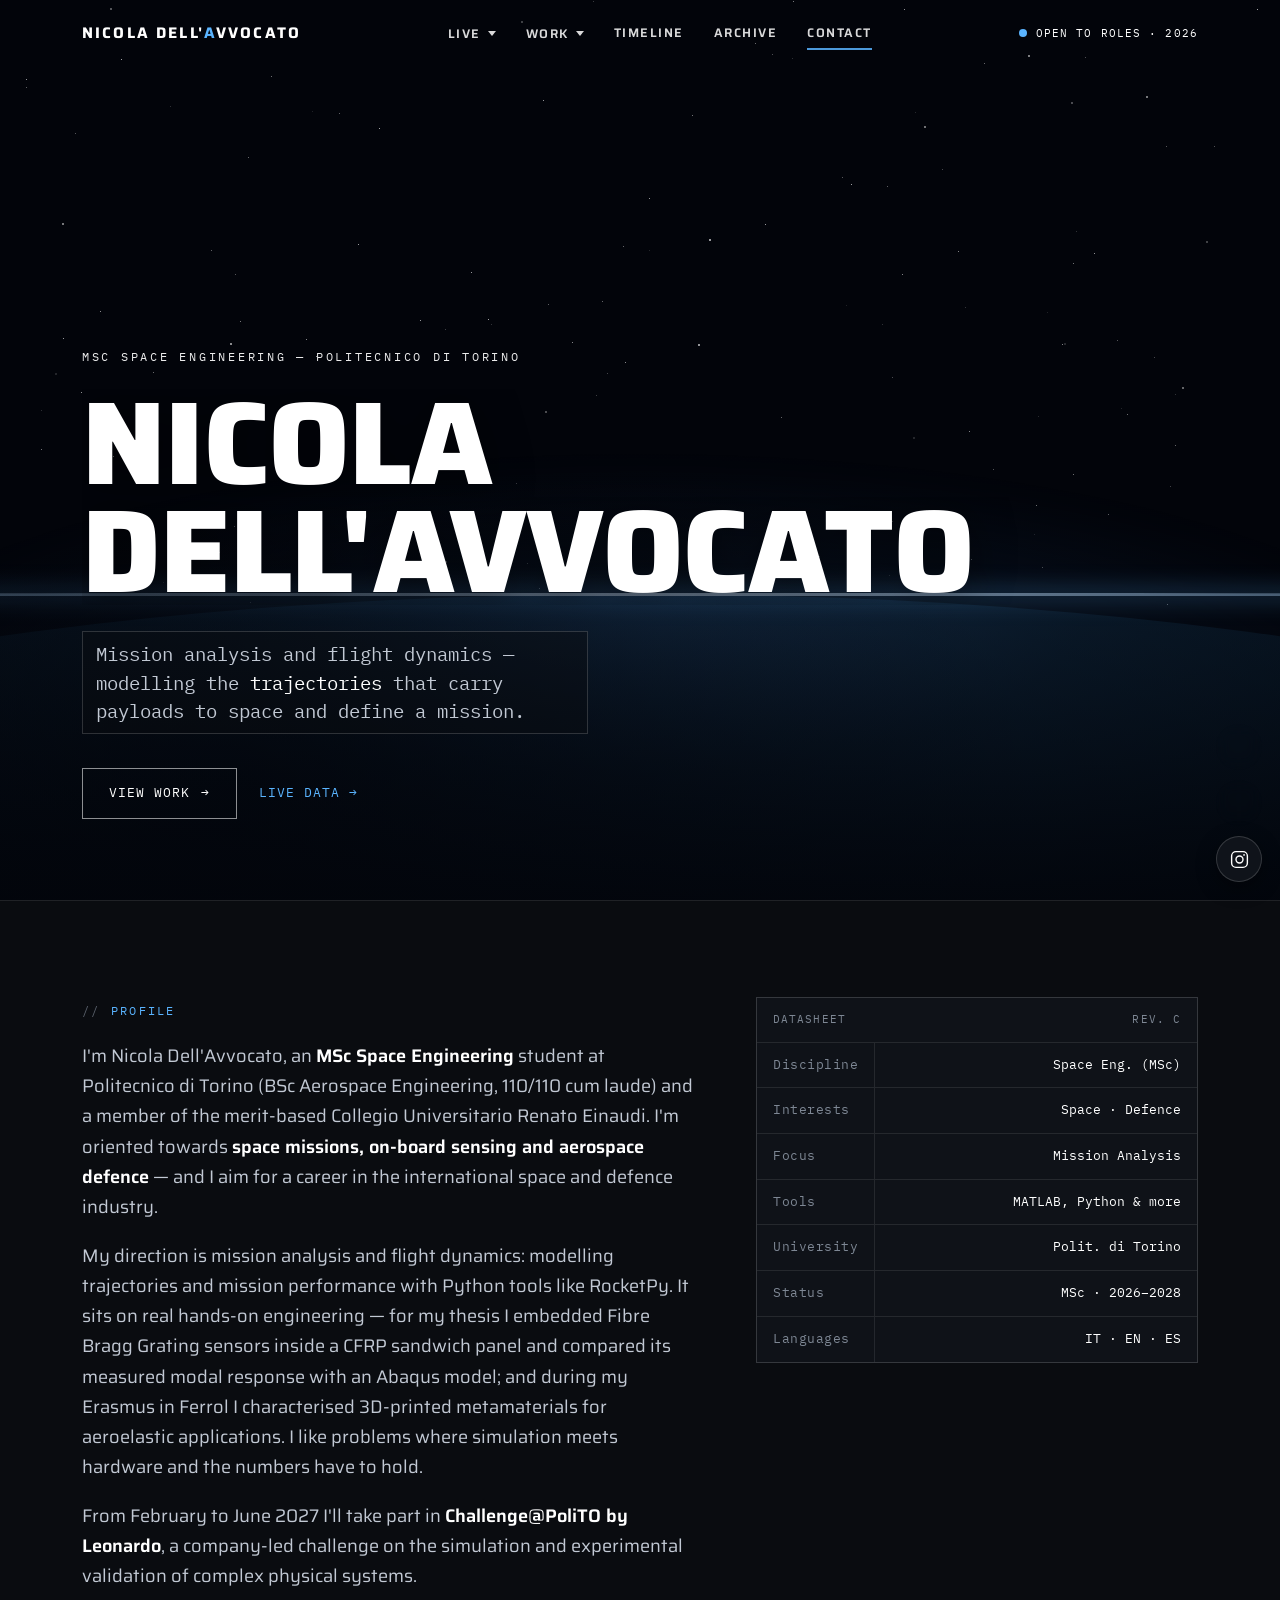
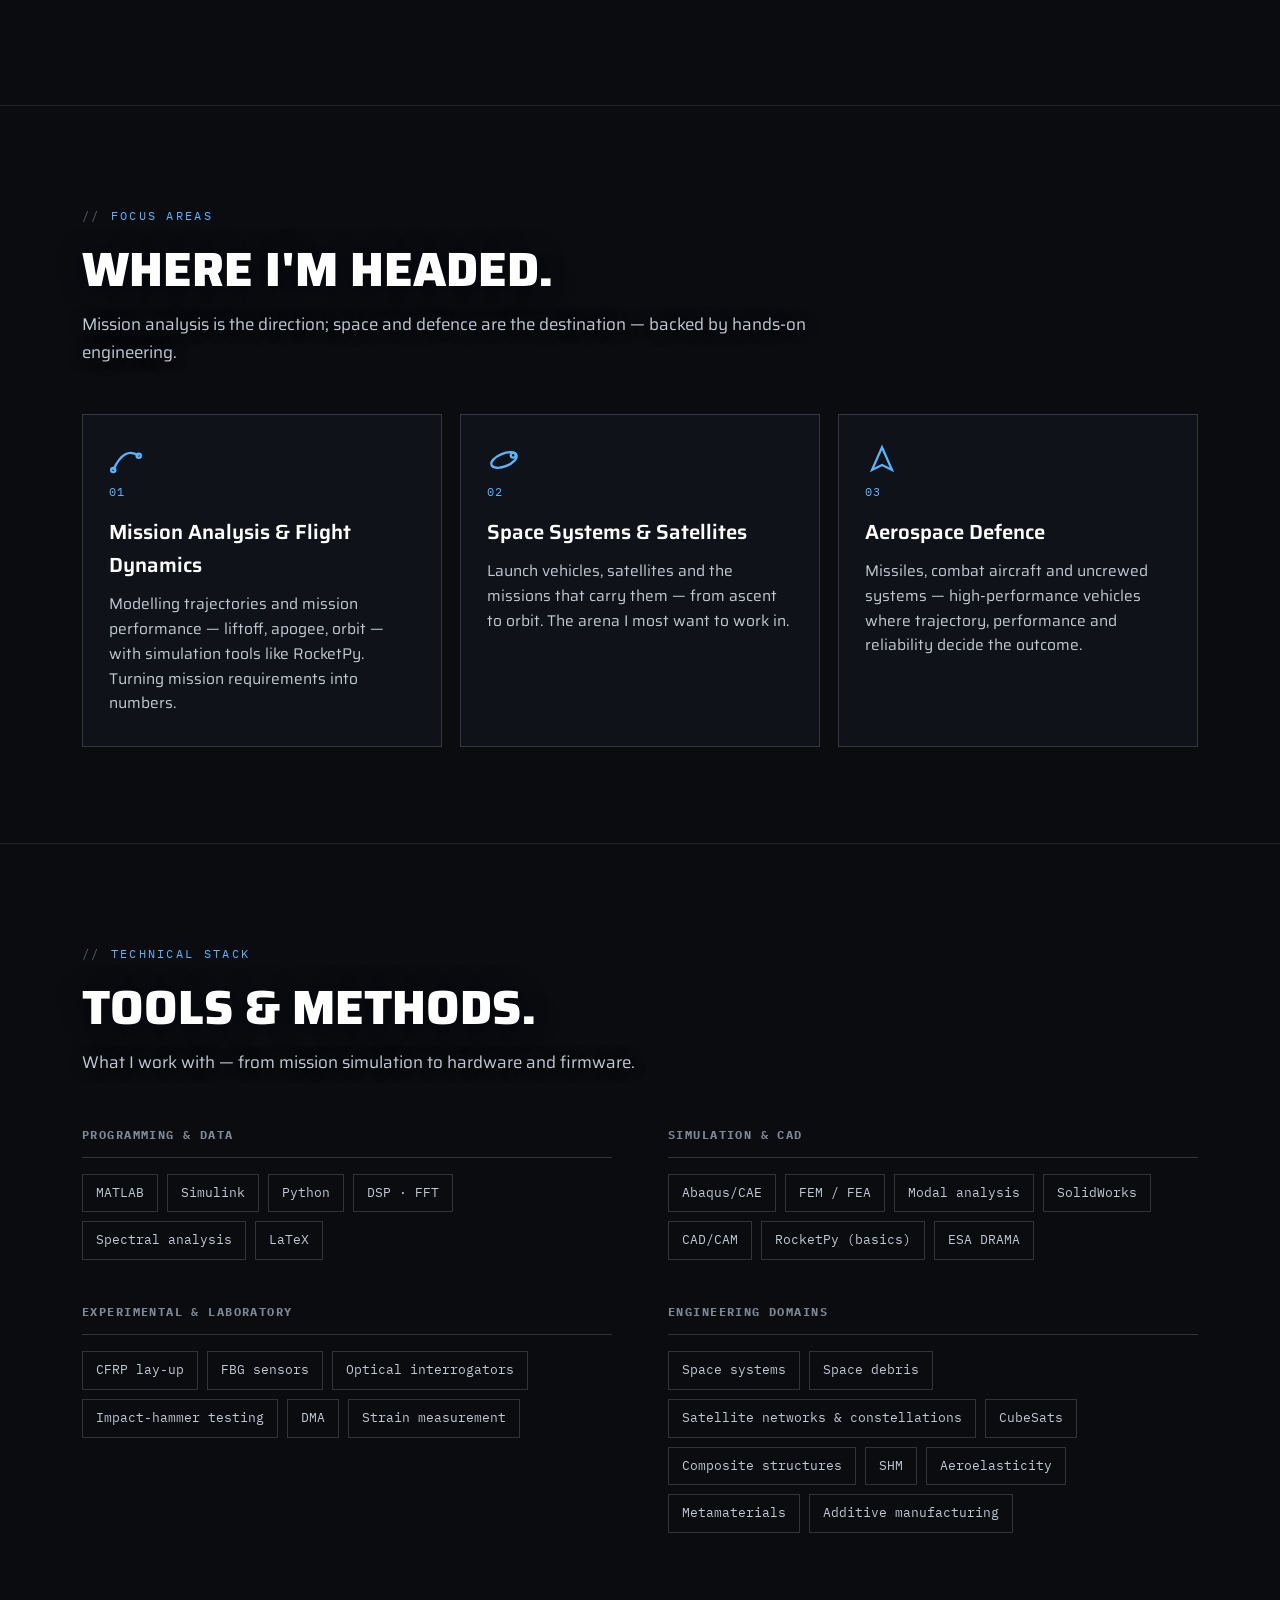
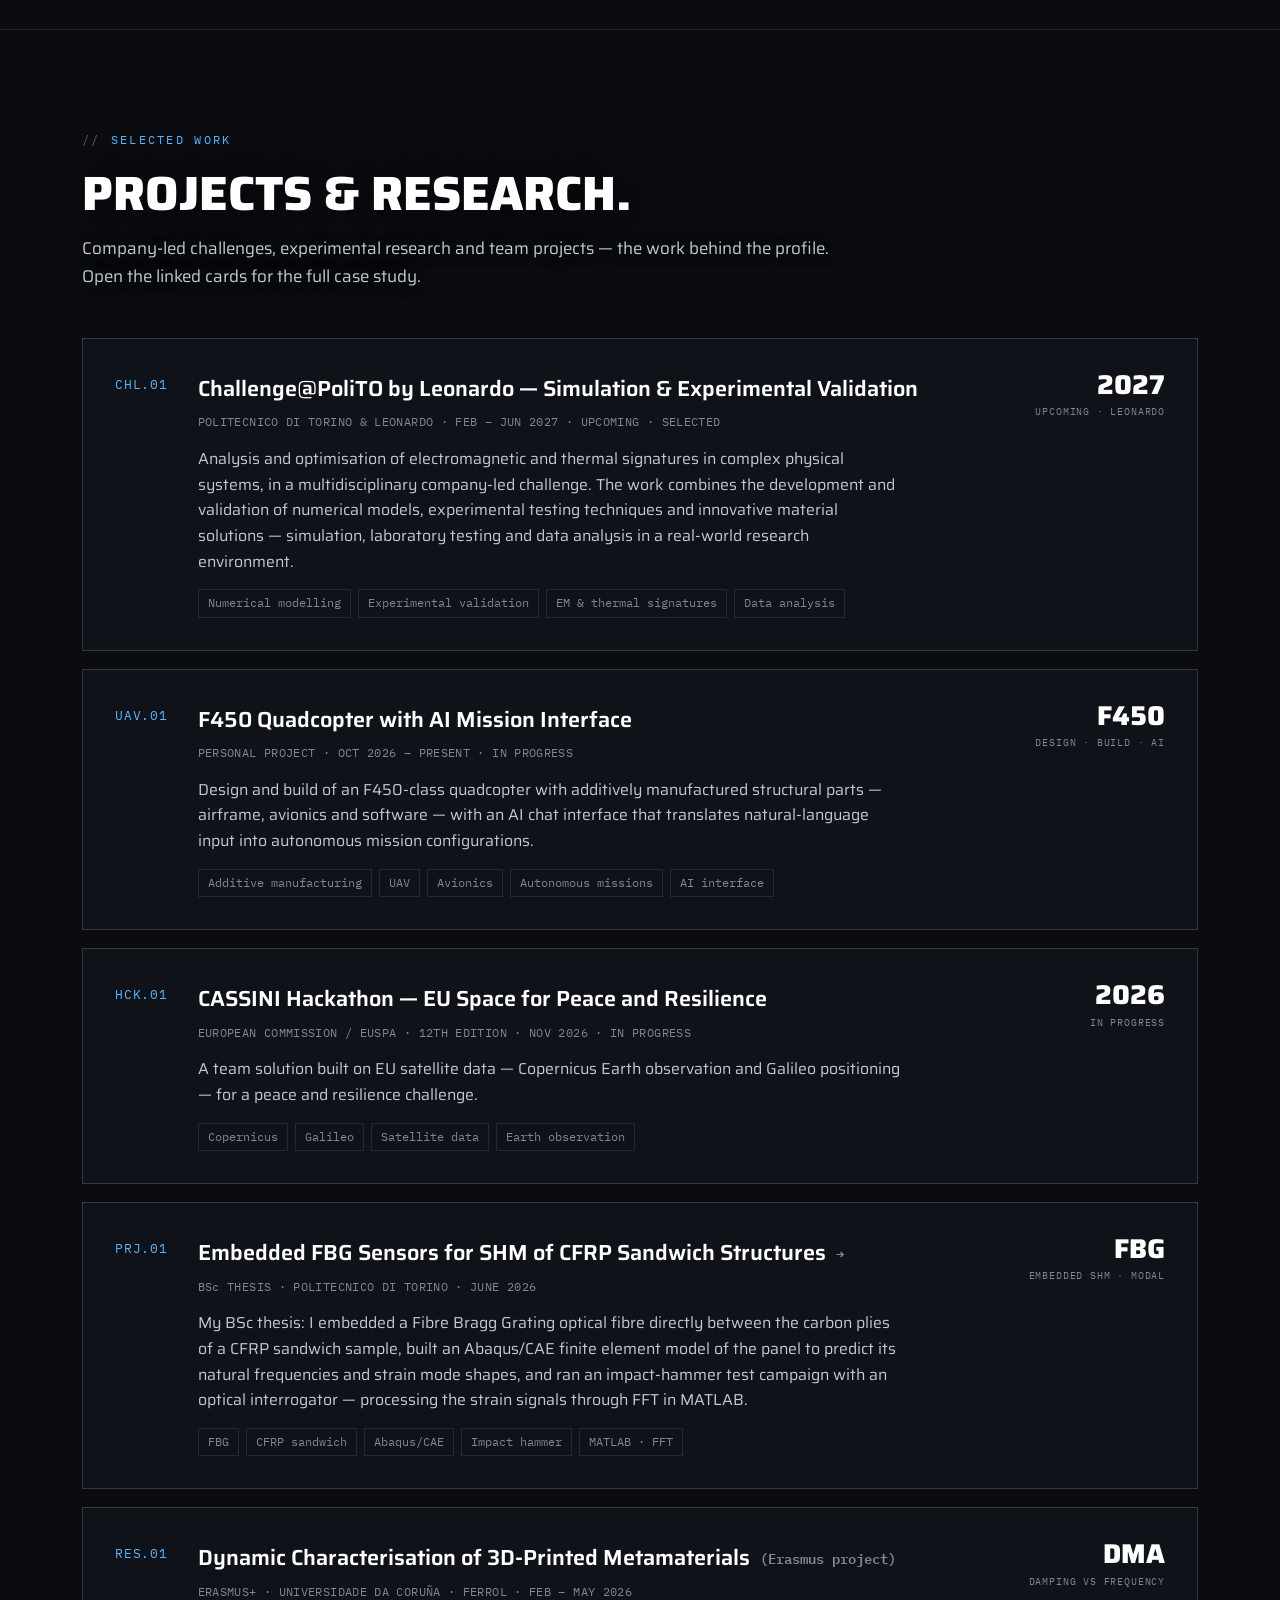
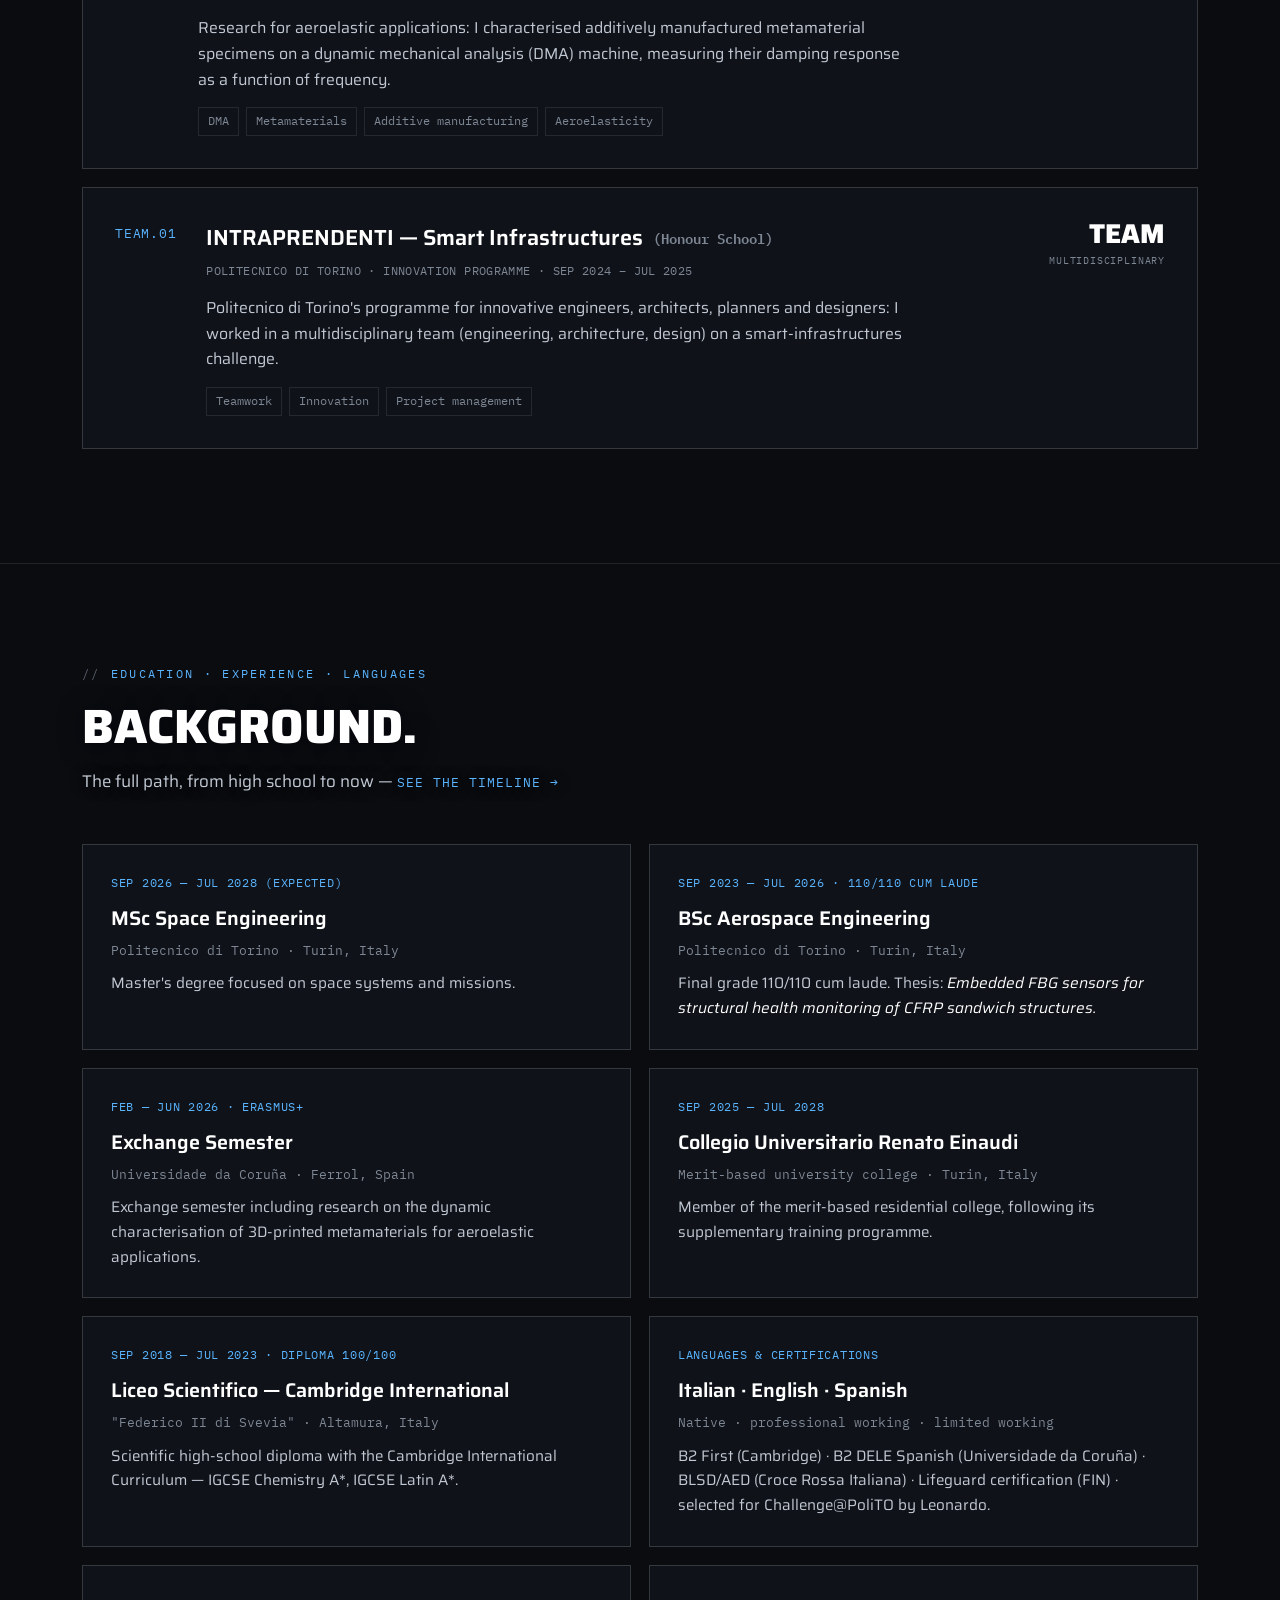
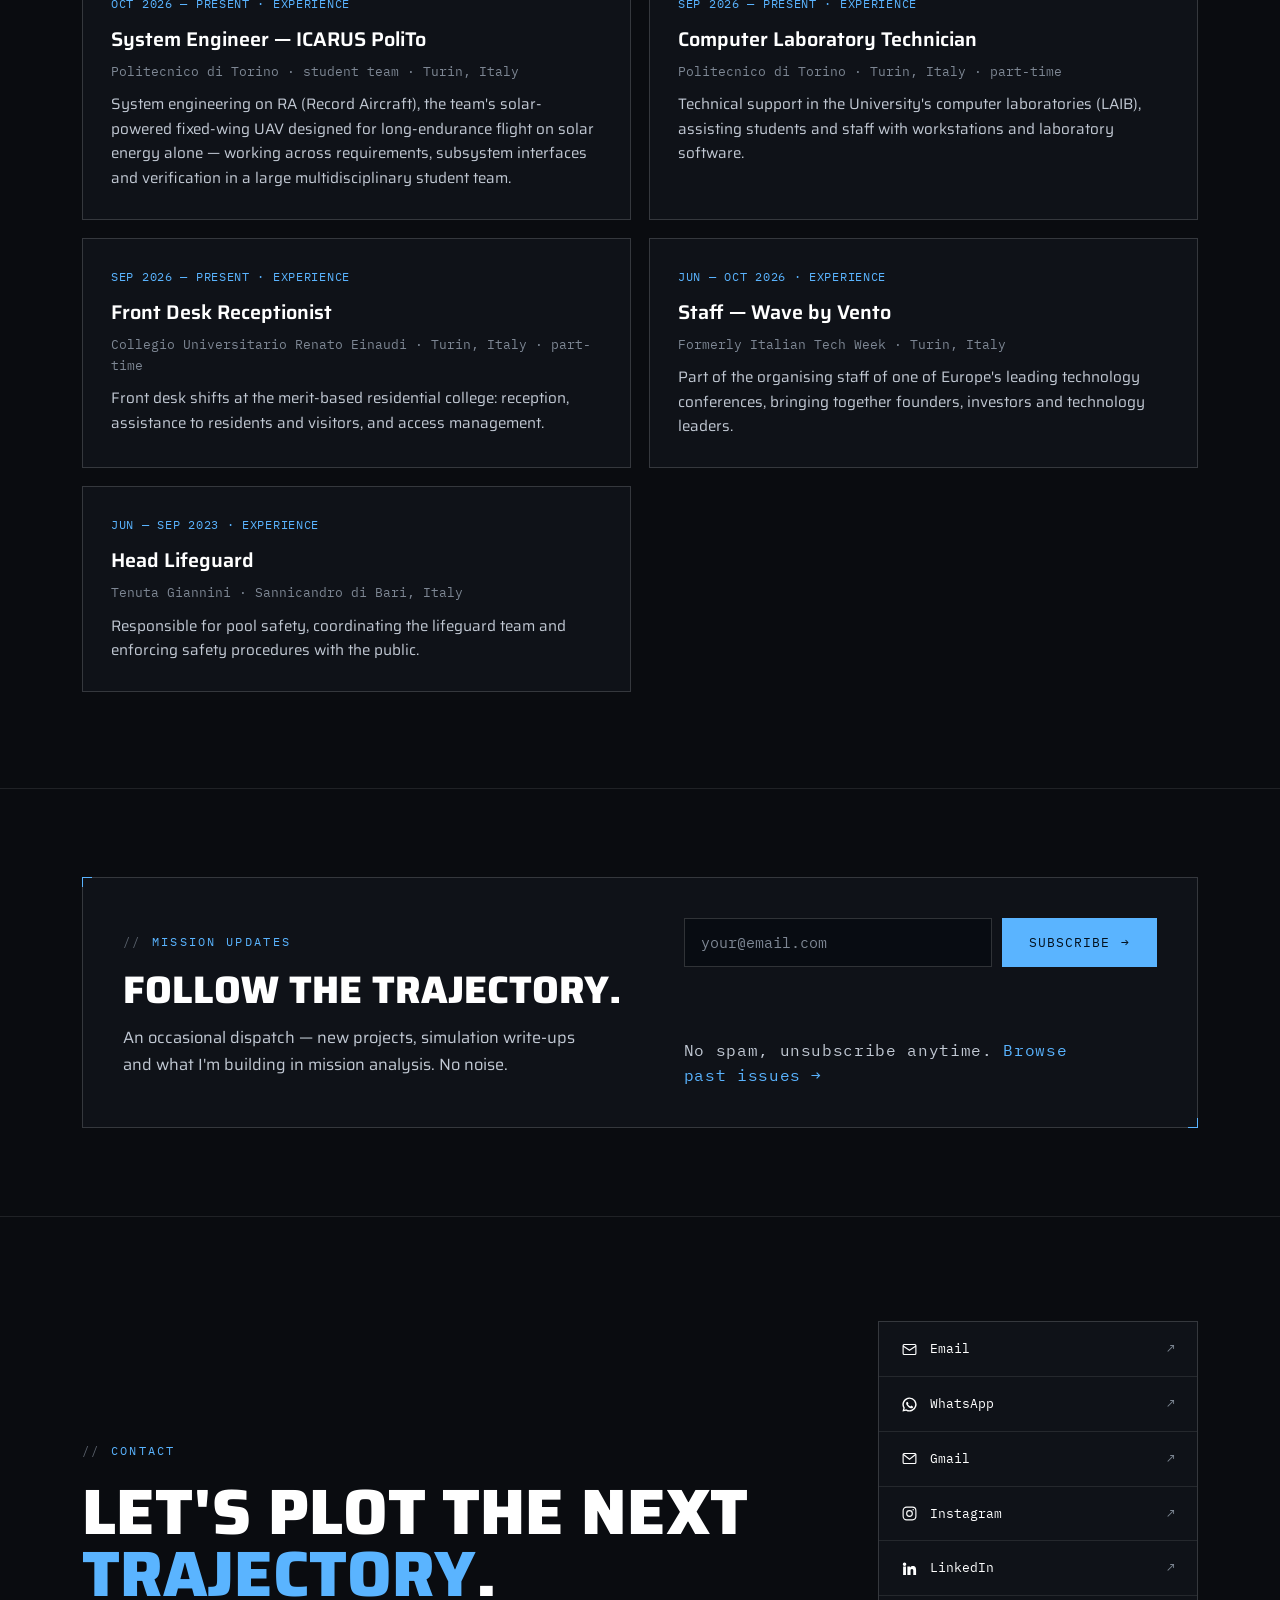
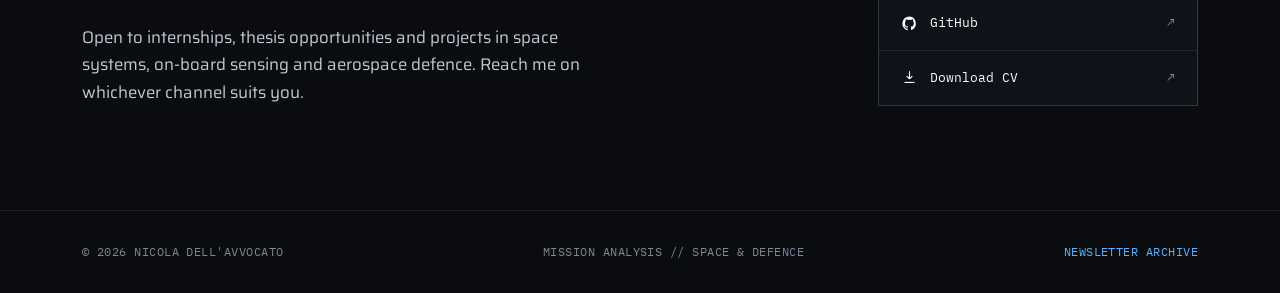
==== index.html @ d6408fea "Aggiorna home e CV: challenge Leonardo, CASSINI, F450, ICARUS - Nuove schede progetto: Challenge@Pol" ====
<!DOCTYPE html>
<html lang="en">
<head>
<meta charset="UTF-8">
<meta name="viewport" content="width=device-width, initial-scale=1.0">
<title>Nicola Dell'Avvocato — Aerospace Engineer · Mission Analysis</title>
<meta name="description" content="Nicola Dell'Avvocato — MSc Space Engineering student at Politecnico di Torino (BSc Aerospace, 110/110 cum laude), oriented towards space missions, on-board sensing and aerospace defence. Live ISS tracker.">
<meta property="og:title" content="Nicola Dell'Avvocato — Aerospace Engineer">
<meta property="og:description" content="Mission analysis & flight dynamics for space and defence.">
<meta property="og:type" content="website">
<link rel="preconnect" href="https://fonts.googleapis.com">
<link rel="preconnect" href="https://fonts.gstatic.com" crossorigin>
<link href="https://fonts.googleapis.com/css2?family=Saira:wght@400;500;600;700;800&family=IBM+Plex+Mono:wght@400;500&display=swap" rel="stylesheet">
<link rel="stylesheet" href="styles.css">
</head>
<body>
<div id="scrollProgress" class="scroll-progress" aria-hidden="true"></div>

<a class="skip" href="#main">Skip to content</a>

<!-- ============ NAV ============ -->
<header class="nav">
  <div class="container nav-inner">
    <a class="brand" href="index.html">NICOLA DELL'<span class="x">A</span>VVOCATO</a>
    <nav class="nav-links" id="navLinks" aria-label="Primary">
      <div class="nav-item has-drop">
        <button type="button" class="drop-trigger" aria-haspopup="true" aria-expanded="false">live <span class="caret" aria-hidden="true"></span></button>
        <div class="dropdown" role="menu">
          <a role="menuitem" href="live.html#iss">ISS Live Tracker</a>
          <a role="menuitem" href="live.html#launch">Next Launch</a>
          <a role="menuitem" href="live.html#crew">Who's in Space</a>
          <a role="menuitem" href="live.html#asteroids">Near-Earth Asteroids</a>
          <a role="menuitem" href="live.html#weather">Space Weather</a>
          <a role="menuitem" href="live.html#apod">Picture of the Day</a>
          <a role="menuitem" href="live.html#epic">Earth from Space</a>
          <a role="menuitem" href="live.html#sat">Satellite Tracker</a>
          <a role="menuitem" href="live.html#copernicus">Air Quality Map</a>
          <a role="menuitem" class="drop-all" href="live.html">All feeds →</a>
        </div>
      </div>
      <div class="nav-item has-drop">
        <button type="button" class="drop-trigger" data-spy="work" aria-haspopup="true" aria-expanded="false">work <span class="caret" aria-hidden="true"></span></button>
        <div class="dropdown" role="menu">
          <a role="menuitem" href="work-fbg.html">FBG · CFRP Thesis</a>
          <a role="menuitem" class="drop-all" href="#work">All work →</a>
        </div>
      </div>
      <a href="timeline.html">timeline</a>
      <a href="archive.html">archive</a>
      <a href="#contact" data-spy="contact">contact</a>
    </nav>
    <div class="nav-right"><span class="dot"></span>OPEN TO ROLES · 2026</div>
    <button class="nav-toggle" aria-label="Menu" aria-controls="navLinks" aria-expanded="false">
      <span></span><span></span><span></span>
    </button>
  </div>
</header>

<main id="main">

<!-- ============ HERO ============ -->
<section class="hero">
  <div class="stars" id="stars" aria-hidden="true"></div>
  <div class="atmo" aria-hidden="true"></div>
  <div class="planet" aria-hidden="true"></div>
  <div class="scrim" aria-hidden="true"></div>
  <div class="container hero-inner">
    <div class="hero-eye">MSc SPACE ENGINEERING — POLITECNICO DI TORINO</div>
    <h1>
      <span class="ln"><span>Nicola</span></span>
      <span class="ln"><span>Dell'Avvocato</span></span>
    </h1>
    <p class="tag">Mission analysis and flight dynamics — modelling the <em>trajectories</em> that carry payloads to space and define a mission.</p>
    <div class="cta-row">
      <a href="#work" class="btn">View work <span class="arr">→</span></a>
      <a href="live.html" class="tlink">Live data <span class="arr">→</span></a>
    </div>
  </div>
</section>

<!-- ============ PROFILE ============ -->
<section class="block bg-launch" id="profile">
  <div class="container">
    <div class="profile-grid">
      <div class="profile-prose reveal">
        <span class="eyebrow">Profile</span>
        <div style="height:18px"></div>
        <p>I'm Nicola Dell'Avvocato, an <strong>MSc Space Engineering</strong> student at Politecnico di Torino (BSc Aerospace Engineering, 110/110 cum laude) and a member of the merit-based Collegio Universitario Renato Einaudi. I'm oriented towards <strong>space missions, on-board sensing and aerospace defence</strong> — and I aim for a career in the international space and defence industry.</p>
        <p>My direction is mission analysis and flight dynamics: modelling trajectories and mission performance with Python tools like RocketPy. It sits on real hands-on engineering — for my thesis I embedded Fibre Bragg Grating sensors inside a CFRP sandwich panel and compared its measured modal response with an Abaqus model; and during my Erasmus in Ferrol I characterised 3D-printed metamaterials for aeroelastic applications. I like problems where simulation meets hardware and the numbers have to hold.</p>
        <p>From February to June 2027 I'll take part in <strong>Challenge@PoliTO by Leonardo</strong>, a company-led challenge on the simulation and experimental validation of complex physical systems.</p>
      </div>
      <div class="spec reveal">
        <div class="spec-top"><span>DATASHEET</span><span>REV. C</span></div>
        <dl>
          <div><dt>Discipline</dt><dd>Space Eng. (MSc)</dd></div>
          <div><dt>Interests</dt><dd>Space · Defence</dd></div>
          <div><dt>Focus</dt><dd>Mission Analysis</dd></div>
          <div><dt>Tools</dt><dd>MATLAB, Python &amp; more</dd></div>
          <div><dt>University</dt><dd>Polit. di Torino</dd></div>
          <div><dt>Status</dt><dd>MSc · 2026–2028</dd></div>
          <div class="last"><dt>Languages</dt><dd>IT · EN · ES</dd></div>
        </dl>
      </div>
    </div>
  </div>
</section>

<!-- ============ FOCUS ============ -->
<section class="block bg-earthrise" id="focus">
  <div class="container">
    <div class="block-head reveal">
      <span class="eyebrow">Focus Areas</span>
      <h2>Where I'm headed.</h2>
      <p>Mission analysis is the direction; space and defence are the destination — backed by hands-on engineering.</p>
    </div>
    <div class="focus-grid">
      <div class="fcard reveal">
        <div class="ic"><svg viewBox="0 0 24 24"><path d="M3 19 Q 11 2 21 9"/><circle cx="3" cy="19" r="1.5"/><circle cx="21" cy="9" r="1.5"/></svg></div>
        <div class="num">01</div>
        <h3>Mission Analysis &amp; Flight Dynamics</h3>
        <p>Modelling trajectories and mission performance — liftoff, apogee, orbit — with simulation tools like RocketPy. Turning mission requirements into numbers.</p>
      </div>
      <div class="fcard reveal">
        <div class="ic"><svg viewBox="0 0 24 24"><ellipse cx="12" cy="12" rx="9.5" ry="4.5" transform="rotate(-22 12 12)"/><circle cx="18.5" cy="8.6" r="1.7"/></svg></div>
        <div class="num">02</div>
        <h3>Space Systems &amp; Satellites</h3>
        <p>Launch vehicles, satellites and the missions that carry them — from ascent to orbit. The arena I most want to work in.</p>
      </div>
      <div class="fcard reveal">
        <div class="ic"><svg viewBox="0 0 24 24"><path d="M12 3 L19 19 L12 15.5 L5 19 Z"/></svg></div>
        <div class="num">03</div>
        <h3>Aerospace Defence</h3>
        <p>Missiles, combat aircraft and uncrewed systems — high-performance vehicles where trajectory, performance and reliability decide the outcome.</p>
      </div>
    </div>
  </div>
</section>

<!-- ============ STACK ============ -->
<section class="block bg-bluemarble" id="stack">
  <div class="container">
    <div class="block-head reveal">
      <span class="eyebrow">Technical Stack</span>
      <h2>Tools &amp; methods.</h2>
      <p>What I work with — from mission simulation to hardware and firmware.</p>
    </div>
    <div class="stack-grid">
      <div class="stack-col reveal">
        <h4>Programming &amp; Data</h4>
        <div class="tags"><span class="tag">MATLAB</span><span class="tag">Simulink</span><span class="tag">Python</span><span class="tag">DSP · FFT</span><span class="tag">Spectral analysis</span><span class="tag">LaTeX</span></div>
      </div>
      <div class="stack-col reveal">
        <h4>Simulation &amp; CAD</h4>
        <div class="tags"><span class="tag">Abaqus/CAE</span><span class="tag">FEM / FEA</span><span class="tag">Modal analysis</span><span class="tag">SolidWorks</span><span class="tag">CAD/CAM</span><span class="tag">RocketPy (basics)</span><span class="tag">ESA DRAMA</span></div>
      </div>
      <div class="stack-col reveal">
        <h4>Experimental &amp; Laboratory</h4>
        <div class="tags"><span class="tag">CFRP lay-up</span><span class="tag">FBG sensors</span><span class="tag">Optical interrogators</span><span class="tag">Impact-hammer testing</span><span class="tag">DMA</span><span class="tag">Strain measurement</span></div>
      </div>
      <div class="stack-col reveal">
        <h4>Engineering Domains</h4>
        <div class="tags"><span class="tag">Space systems</span><span class="tag">Space debris</span><span class="tag">Satellite networks &amp; constellations</span><span class="tag">CubeSats</span><span class="tag">Composite structures</span><span class="tag">SHM</span><span class="tag">Aeroelasticity</span><span class="tag">Metamaterials</span><span class="tag">Additive manufacturing</span></div>
      </div>
    </div>
  </div>
</section>

<!-- ============ WORK ============ -->
<section class="block bg-jet" id="work">
  <div class="container">
    <div class="block-head reveal">
      <span class="eyebrow">Selected Work</span>
      <h2>Projects &amp; research.</h2>
      <p>Company-led challenges, experimental research and team projects — the work behind the profile. Open the linked cards for the full case study.</p>
    </div>

    <div class="record static reveal">
      <div class="desig">CHL.01</div>
      <div>
        <h3>Challenge@PoliTO by Leonardo — Simulation &amp; Experimental Validation</h3>
        <div class="meta">POLITECNICO DI TORINO &amp; LEONARDO · FEB – JUN 2027 · UPCOMING · SELECTED</div>
        <p>Analysis and optimisation of electromagnetic and thermal signatures in complex physical systems, in a multidisciplinary company-led challenge. The work combines the development and validation of numerical models, experimental testing techniques and innovative material solutions — simulation, laboratory testing and data analysis in a real-world research environment.</p>
        <div class="toolset"><span>Numerical modelling</span><span>Experimental validation</span><span>EM &amp; thermal signatures</span><span>Data analysis</span></div>
      </div>
      <div class="metric"><div class="big">2027</div><div class="lab">upcoming · Leonardo</div></div>
    </div>

    <div class="record static reveal">
      <div class="desig">UAV.01</div>
      <div>
        <h3>F450 Quadcopter with AI Mission Interface</h3>
        <div class="meta">PERSONAL PROJECT · OCT 2026 – PRESENT · IN PROGRESS</div>
        <p>Design and build of an F450-class quadcopter with additively manufactured structural parts — airframe, avionics and software — with an AI chat interface that translates natural-language input into autonomous mission configurations.</p>
        <div class="toolset"><span>Additive manufacturing</span><span>UAV</span><span>Avionics</span><span>Autonomous missions</span><span>AI interface</span></div>
      </div>
      <div class="metric"><div class="big">F450</div><div class="lab">design · build · AI</div></div>
    </div>

    <div class="record static reveal">
      <div class="desig">HCK.01</div>
      <div>
        <h3>CASSINI Hackathon — EU Space for Peace and Resilience</h3>
        <div class="meta">EUROPEAN COMMISSION / EUSPA · 12TH EDITION · NOV 2026 · IN PROGRESS</div>
        <p>A team solution built on EU satellite data — Copernicus Earth observation and Galileo positioning — for a peace and resilience challenge.</p>
        <div class="toolset"><span>Copernicus</span><span>Galileo</span><span>Satellite data</span><span>Earth observation</span></div>
      </div>
      <div class="metric"><div class="big">2026</div><div class="lab">in progress</div></div>
    </div>

    <a class="record reveal" href="work-fbg.html">
      <div class="desig">PRJ.01</div>
      <div>
        <h3>Embedded FBG Sensors for SHM of CFRP Sandwich Structures <span class="go">→</span></h3>
        <div class="meta">BSc THESIS · POLITECNICO DI TORINO · JUNE 2026</div>
        <p>My BSc thesis: I embedded a Fibre Bragg Grating optical fibre directly between the carbon plies of a CFRP sandwich sample, built an Abaqus/CAE finite element model of the panel to predict its natural frequencies and strain mode shapes, and ran an impact-hammer test campaign with an optical interrogator — processing the strain signals through FFT in MATLAB.</p>
        <div class="toolset"><span>FBG</span><span>CFRP sandwich</span><span>Abaqus/CAE</span><span>Impact hammer</span><span>MATLAB · FFT</span></div>
      </div>
      <div class="metric"><div class="big">FBG</div><div class="lab">embedded SHM · modal</div></div>
    </a>

    <div class="record static reveal">
      <div class="desig">RES.01</div>
      <div>
        <h3>Dynamic Characterisation of 3D-Printed Metamaterials <span class="go">(Erasmus project)</span></h3>
        <div class="meta">ERASMUS+ · UNIVERSIDADE DA CORUÑA · FERROL · FEB – MAY 2026</div>
        <p>Research for aeroelastic applications: I characterised additively manufactured metamaterial specimens on a dynamic mechanical analysis (DMA) machine, measuring their damping response as a function of frequency.</p>
        <div class="toolset"><span>DMA</span><span>Metamaterials</span><span>Additive manufacturing</span><span>Aeroelasticity</span></div>
      </div>
      <div class="metric"><div class="big">DMA</div><div class="lab">damping vs frequency</div></div>
    </div>

    <div class="record static reveal">
      <div class="desig">TEAM.01</div>
      <div>
        <h3>INTRAPRENDENTI — Smart Infrastructures <span class="go">(Honour School)</span></h3>
        <div class="meta">POLITECNICO DI TORINO · INNOVATION PROGRAMME · SEP 2024 – JUL 2025</div>
        <p>Politecnico di Torino's programme for innovative engineers, architects, planners and designers: I worked in a multidisciplinary team (engineering, architecture, design) on a smart-infrastructures challenge.</p>
        <div class="toolset"><span>Teamwork</span><span>Innovation</span><span>Project management</span></div>
      </div>
      <div class="metric"><div class="big">TEAM</div><div class="lab">multidisciplinary</div></div>
    </div>

  </div>
</section>

<!-- ============ EDUCATION ============ -->
<section class="block bg-bluemarble" id="education">
  <div class="container">
    <div class="block-head reveal">
      <span class="eyebrow">Education · Experience · Languages</span>
      <h2>Background.</h2>
      <p>The full path, from high school to now — <a href="timeline.html" class="tlink">see the timeline <span class="arr">→</span></a></p>
    </div>
    <div class="edu">
      <div class="ecard reveal">
        <div class="yr">SEP 2026 — JUL 2028 (EXPECTED)</div>
        <h3>MSc Space Engineering</h3>
        <div class="inst">Politecnico di Torino · Turin, Italy</div>
        <p>Master's degree focused on space systems and missions.</p>
      </div>
      <div class="ecard reveal">
        <div class="yr">SEP 2023 — JUL 2026 · 110/110 CUM LAUDE</div>
        <h3>BSc Aerospace Engineering</h3>
        <div class="inst">Politecnico di Torino · Turin, Italy</div>
        <p>Final grade 110/110 cum laude. Thesis: <em>Embedded FBG sensors for structural health monitoring of CFRP sandwich structures.</em></p>
      </div>
      <div class="ecard reveal">
        <div class="yr">FEB — JUN 2026 · ERASMUS+</div>
        <h3>Exchange Semester</h3>
        <div class="inst">Universidade da Coruña · Ferrol, Spain</div>
        <p>Exchange semester including research on the dynamic characterisation of 3D-printed metamaterials for aeroelastic applications.</p>
      </div>
      <div class="ecard reveal">
        <div class="yr">SEP 2025 — JUL 2028</div>
        <h3>Collegio Universitario Renato Einaudi</h3>
        <div class="inst">Merit-based university college · Turin, Italy</div>
        <p>Member of the merit-based residential college, following its supplementary training programme.</p>
      </div>
      <div class="ecard reveal">
        <div class="yr">SEP 2018 — JUL 2023 · DIPLOMA 100/100</div>
        <h3>Liceo Scientifico — Cambridge International</h3>
        <div class="inst">"Federico II di Svevia" · Altamura, Italy</div>
        <p>Scientific high-school diploma with the Cambridge International Curriculum — IGCSE Chemistry A*, IGCSE Latin A*.</p>
      </div>
      <div class="ecard reveal">
        <div class="yr">LANGUAGES &amp; CERTIFICATIONS</div>
        <h3>Italian · English · Spanish</h3>
        <div class="inst">Native · professional working · limited working</div>
        <p>B2 First (Cambridge) · B2 DELE Spanish (Universidade da Coruña) · BLSD/AED (Croce Rossa Italiana) · Lifeguard certification (FIN) · selected for Challenge@PoliTO by Leonardo.</p>
      </div>
      <div class="ecard reveal">
        <div class="yr">OCT 2026 — PRESENT · EXPERIENCE</div>
        <h3>System Engineer — ICARUS PoliTo</h3>
        <div class="inst">Politecnico di Torino · student team · Turin, Italy</div>
        <p>System engineering on RA (Record Aircraft), the team's solar-powered fixed-wing UAV designed for long-endurance flight on solar energy alone — working across requirements, subsystem interfaces and verification in a large multidisciplinary student team.</p>
      </div>
      <div class="ecard reveal">
        <div class="yr">SEP 2026 — PRESENT · EXPERIENCE</div>
        <h3>Computer Laboratory Technician</h3>
        <div class="inst">Politecnico di Torino · Turin, Italy · part-time</div>
        <p>Technical support in the University's computer laboratories (LAIB), assisting students and staff with workstations and laboratory software.</p>
      </div>
      <div class="ecard reveal">
        <div class="yr">SEP 2026 — PRESENT · EXPERIENCE</div>
        <h3>Front Desk Receptionist</h3>
        <div class="inst">Collegio Universitario Renato Einaudi · Turin, Italy · part-time</div>
        <p>Front desk shifts at the merit-based residential college: reception, assistance to residents and visitors, and access management.</p>
      </div>
      <div class="ecard reveal">
        <div class="yr">JUN — OCT 2026 · EXPERIENCE</div>
        <h3>Staff — Wave by Vento</h3>
        <div class="inst">Formerly Italian Tech Week · Turin, Italy</div>
        <p>Part of the organising staff of one of Europe's leading technology conferences, bringing together founders, investors and technology leaders.</p>
      </div>
      <div class="ecard reveal">
        <div class="yr">JUN — SEP 2023 · EXPERIENCE</div>
        <h3>Head Lifeguard</h3>
        <div class="inst">Tenuta Giannini · Sannicandro di Bari, Italy</div>
        <p>Responsible for pool safety, coordinating the lifeguard team and enforcing safety procedures with the public.</p>
      </div>
    </div>
  </div>
</section>

<!-- ============ NEWSLETTER ============ -->
<section class="news bg-launch" id="newsletter">
  <div class="container">
    <div class="news-card reveal">
      <span class="corner tl"></span><span class="corner br"></span>
      <div>
        <span class="eyebrow">Mission Updates</span>
        <h2>Follow the trajectory.</h2>
        <p>An occasional dispatch — new projects, simulation write-ups and what I'm building in mission analysis. No noise.</p>
      </div>
      <!-- Newsletter: connected to Formspree (form ID xjgqbygl).
           Submissions appear in your Formspree dashboard and can be exported as CSV.
           NOTE: Formspree only COLLECTS addresses — it does not send newsletters.
           See the archive page (archive.html) and the notes Nicola was given on sending. -->
      <form class="news-form" id="newsForm" action="https://formspree.io/f/xjgqbygl" method="POST" novalidate>
        <div class="news-row">
          <input class="news-input" type="email" name="email" placeholder="your@email.com" autocomplete="email" aria-label="Email address" required>
          <button type="submit" class="btn solid">Subscribe <span class="arr">→</span></button>
        </div>
        <p class="news-status" id="newsStatus" role="status" aria-live="polite"></p>
        <p class="news-note">No spam, unsubscribe anytime. <a href="archive.html">Browse past issues →</a></p>
      </form>
    </div>
  </div>
</section>

<!-- ============ CONTACT ============ -->
<section class="contact bg-night" id="contact">
  <div class="container contact-inner">
    <div class="reveal">
      <span class="eyebrow">Contact</span>
      <div style="height:18px"></div>
      <h2>Let's plot the next <em>trajectory</em>.</h2>
      <p>Open to internships, thesis opportunities and projects in space systems, on-board sensing and aerospace defence. Reach me on whichever channel suits you.</p>
    </div>
    <div class="contact-links reveal">
      <a class="clink" href="mailto:nicoladellavvocato@gmail.com">
        <span class="ci"><svg viewBox="0 0 24 24" fill="none" stroke="currentColor" stroke-width="1.6"><rect x="3" y="5" width="18" height="14" rx="1.5"/><path d="M3 7l9 6 9-6"/></svg>Email</span><span class="ar">↗</span></a>
      <a class="clink" href="https://wa.me/393314380217" target="_blank" rel="noopener">
        <span class="ci"><svg viewBox="0 0 24 24" fill="currentColor"><path d="M12 2a10 10 0 0 0-8.6 15.1L2 22l5.1-1.3A10 10 0 1 0 12 2Zm0 18a8 8 0 0 1-4.1-1.1l-.3-.2-3 .8.8-2.9-.2-.3A8 8 0 1 1 12 20Zm4.4-5.6c-.2-.1-1.4-.7-1.6-.8-.2-.1-.4-.1-.5.1l-.7.9c-.1.2-.3.2-.5.1a6.5 6.5 0 0 1-1.9-1.2 7.2 7.2 0 0 1-1.3-1.7c-.1-.2 0-.4.1-.5l.4-.5c.1-.1.1-.3 0-.4l-.7-1.7c-.2-.5-.4-.4-.5-.4h-.5c-.2 0-.4.1-.6.3a2.7 2.7 0 0 0-.8 2c0 1.2.9 2.4 1 2.5.1.2 1.7 2.7 4.2 3.7 1.6.6 2.2.7 2.9.6.5-.1 1.4-.6 1.6-1.1.2-.6.2-1 .1-1.1l-.4-.2Z"/></svg>WhatsApp</span><span class="ar">↗</span></a>
      <a class="clink" href="https://mail.google.com/mail/?view=cm&amp;fs=1&amp;to=nicoladellavvocato@gmail.com&amp;su=Hello%20Nicola" target="_blank" rel="noopener">
        <span class="ci"><svg viewBox="0 0 24 24" fill="none" stroke="currentColor" stroke-width="1.6"><rect x="3" y="5" width="18" height="14" rx="1.5"/><path d="M3 6l9 7 9-7"/></svg>Gmail</span><span class="ar">↗</span></a>
      <a class="clink" href="https://instagram.com/nic.avv" target="_blank" rel="noopener">
        <span class="ci"><svg viewBox="0 0 24 24" fill="none" stroke="currentColor" stroke-width="1.6"><rect x="3" y="3" width="18" height="18" rx="5"/><circle cx="12" cy="12" r="4"/><circle cx="17.2" cy="6.8" r="1" fill="currentColor" stroke="none"/></svg>Instagram</span><span class="ar">↗</span></a>
      <a class="clink" href="https://www.linkedin.com/in/nicola-dell%E2%80%99avvocato-3246b9329" target="_blank" rel="noopener">
        <span class="ci"><svg viewBox="0 0 24 24" fill="currentColor"><path d="M4.98 3.5A2.5 2.5 0 1 0 5 8.5a2.5 2.5 0 0 0 0-5ZM3 9h4v12H3V9Zm6 0h3.8v1.6h.1c.5-1 1.8-2 3.7-2 4 0 4.7 2.6 4.7 5.9V21h-4v-5.3c0-1.3 0-2.9-1.8-2.9s-2 1.4-2 2.8V21H9V9Z"/></svg>LinkedIn</span><span class="ar">↗</span></a>
      <a class="clink" href="https://github.com/Nicoladellavvocato" target="_blank" rel="noopener">
        <span class="ci"><svg viewBox="0 0 24 24" fill="currentColor"><path d="M12 2A10 10 0 0 0 8.8 21.5c.5.1.7-.2.7-.5v-1.8c-2.8.6-3.4-1.2-3.4-1.2-.5-1.2-1.1-1.5-1.1-1.5-.9-.6.1-.6.1-.6 1 .1 1.5 1 1.5 1 .9 1.5 2.3 1.1 2.9.8.1-.6.3-1.1.6-1.3-2.2-.3-4.5-1.1-4.5-4.9 0-1.1.4-2 1-2.6-.1-.3-.4-1.4.1-2.8 0 0 .8-.3 2.7 1a9.3 9.3 0 0 1 4.9 0c1.9-1.3 2.7-1 2.7-1 .5 1.4.2 2.5.1 2.8.6.6 1 1.5 1 2.6 0 3.8-2.3 4.6-4.5 4.9.3.3.6.8.6 1.7v2.5c0 .3.2.6.7.5A10 10 0 0 0 12 2Z"/></svg>GitHub</span><span class="ar">↗</span></a>
      <a class="clink" href="cv.pdf" download>
        <span class="ci"><svg viewBox="0 0 24 24" fill="none" stroke="currentColor" stroke-width="1.6"><path d="M12 3v11m0 0l-4-4m4 4l4-4"/><path d="M5 19h14"/></svg>Download CV</span><span class="ar">↗</span></a>
    </div>
  </div>
</section>

</main>

<footer class="foot">
  <div class="container foot-inner">
    <span>© <span data-year>2026</span> Nicola Dell'Avvocato</span>
    <span>Mission Analysis // Space &amp; Defence</span>
    <span><a href="archive.html" style="color:var(--accent);text-decoration:none;">Newsletter archive</a></span>
  </div>
</footer>

<!-- ============ FLOATING QUICK-CONTACT DOCK ============ -->
<nav class="dock" aria-label="Quick contact">
  <a href="https://wa.me/393314380217" target="_blank" rel="noopener" aria-label="WhatsApp">
    <span class="lbl">WhatsApp</span>
    <svg viewBox="0 0 24 24" fill="currentColor"><path d="M12 2a10 10 0 0 0-8.6 15.1L2 22l5.1-1.3A10 10 0 1 0 12 2Zm0 18a8 8 0 0 1-4.1-1.1l-.3-.2-3 .8.8-2.9-.2-.3A8 8 0 1 1 12 20Zm4.4-5.6c-.2-.1-1.4-.7-1.6-.8-.2-.1-.4-.1-.5.1l-.7.9c-.1.2-.3.2-.5.1a6.5 6.5 0 0 1-1.9-1.2 7.2 7.2 0 0 1-1.3-1.7c-.1-.2 0-.4.1-.5l.4-.5c.1-.1.1-.3 0-.4l-.7-1.7c-.2-.5-.4-.4-.5-.4h-.5c-.2 0-.4.1-.6.3a2.7 2.7 0 0 0-.8 2c0 1.2.9 2.4 1 2.5.1.2 1.7 2.7 4.2 3.7 1.6.6 2.2.7 2.9.6.5-.1 1.4-.6 1.6-1.1.2-.6.2-1 .1-1.1l-.4-.2Z"/></svg>
  </a>
  <a href="https://mail.google.com/mail/?view=cm&amp;fs=1&amp;to=nicoladellavvocato@gmail.com&amp;su=Hello%20Nicola" target="_blank" rel="noopener" aria-label="Gmail">
    <span class="lbl">Gmail</span>
    <svg viewBox="0 0 24 24" fill="none" stroke="currentColor" stroke-width="1.6"><rect x="3" y="5" width="18" height="14" rx="1.5"/><path d="M3 6l9 7 9-7"/></svg>
  </a>
  <a href="https://instagram.com/nic.avv" target="_blank" rel="noopener" aria-label="Instagram">
    <span class="lbl">Instagram</span>
    <svg viewBox="0 0 24 24" fill="none" stroke="currentColor" stroke-width="1.6"><rect x="3" y="3" width="18" height="18" rx="5"/><circle cx="12" cy="12" r="4"/><circle cx="17.2" cy="6.8" r="1" fill="currentColor" stroke="none"/></svg>
  </a>
</nav>

<script src="main.js" defer></script>
</body>
</html>
---- styles.css ----
/* =================================================================
   Nicola Dell'Avvocato — portfolio
   Shared stylesheet. Mission-control identity:
   deep-space dark, Saira display + IBM Plex Mono utility, blue beacon.
   ================================================================= */

:root{
  --bg:#0A0C10;
  --panel:rgba(17,21,28,0.78);      /* frosted over section photos */
  --panel-solid:#11151C;
  --panel-2:rgba(22,27,35,0.82);
  --line:rgba(255,255,255,0.09);
  --line-2:rgba(255,255,255,0.16);
  --t1:#FFFFFF;
  --t2:#C2C9D4;
  --t3:#7E8794;
  --accent:#5AB4FF;
  --accent-soft:rgba(90,180,255,0.16);
  --danger:#E2552F;
  --font-display:"Saira",system-ui,sans-serif;
  --font-body:"Saira",system-ui,sans-serif;
  --font-mono:"IBM Plex Mono",ui-monospace,monospace;
  --container:1180px;
  --read:780px;

  /* Section veil — keeps the photo visible (light veil) while text stays legible */
  --veil:linear-gradient(180deg,rgba(10,12,16,0.82) 0%,rgba(10,12,16,0.72) 42%,rgba(10,12,16,0.90) 100%);

  /* Public-domain backgrounds (NASA / U.S. Air Force) via Wikimedia's stable
     Special:FilePath redirect, scaled to 1600px. Each section also has a dark
     fallback, so the layout still reads if an image fails to load. */
  --img-iss:url("https://commons.wikimedia.org/wiki/Special:FilePath/STS-134%20International%20Space%20Station%20after%20undocking.jpg?width=1600");
  --img-launch:url("https://commons.wikimedia.org/wiki/Special:FilePath/STS-107%20launch.jpg?width=1600");
  --img-earthrise:url("https://commons.wikimedia.org/wiki/Special:FilePath/NASA-Apollo8-Dec24-Earthrise.jpg?width=1600");
  --img-bluemarble:url("https://commons.wikimedia.org/wiki/Special:FilePath/The%20Earth%20seen%20from%20Apollo%2017.jpg?width=1600");
  --img-jet:url("https://commons.wikimedia.org/wiki/Special:FilePath/F-22%20Raptor%20-%20070713-F-0986R-003.jpg?width=1600");
  --img-night:url("https://commons.wikimedia.org/wiki/Special:FilePath/Sounding%20Rockets%20Launch%20from%20the%20Marshall%20Islands.JPG?width=1600");
  --img-drone:url("https://commons.wikimedia.org/wiki/Special:FilePath/MQ-9%20Reaper%20UAV.jpg?width=1600");
}

*{box-sizing:border-box;margin:0;padding:0;}
html{scroll-behavior:smooth;}
body{font-family:var(--font-body);background:var(--bg);color:var(--t2);line-height:1.62;-webkit-font-smoothing:antialiased;overflow-x:hidden;}
.container{max-width:var(--container);margin:0 auto;padding:0 32px;}
a{color:inherit;}
img{max-width:100%;display:block;}
::selection{background:var(--accent);color:#000;}

.skip{position:absolute;left:-9999px;top:0;background:var(--accent);color:#000;padding:10px 16px;font-family:var(--font-mono);font-size:.8rem;z-index:200;}
.skip:focus{left:12px;top:12px;}

.eyebrow{font-family:var(--font-mono);font-size:0.72rem;letter-spacing:0.2em;text-transform:uppercase;color:var(--accent);display:inline-flex;align-items:center;gap:10px;}
.eyebrow::before{content:"//";color:var(--t3);opacity:0.7;}

@keyframes beacon{0%{box-shadow:0 0 0 0 rgba(90,180,255,0.5);}70%{box-shadow:0 0 0 7px rgba(90,180,255,0);}100%{box-shadow:0 0 0 0 rgba(90,180,255,0);}}

/* ---------- nav ---------- */
header.nav{position:fixed;top:0;left:0;right:0;z-index:50;transition:background .3s ease,border-color .3s ease;border-bottom:1px solid transparent;}
header.nav.scrolled{background:rgba(10,12,16,0.82);backdrop-filter:blur(12px);-webkit-backdrop-filter:blur(12px);border-bottom:1px solid var(--line);}
.nav-inner{display:flex;align-items:center;justify-content:space-between;height:66px;gap:18px;}
.brand{font-family:var(--font-display);font-weight:700;font-size:0.96rem;letter-spacing:0.14em;text-transform:uppercase;color:#fff;text-decoration:none;white-space:nowrap;}
.brand .x{color:var(--accent);}
.nav-links{display:flex;gap:30px;align-items:center;}
.nav-links a{font-family:var(--font-display);font-weight:600;font-size:0.78rem;letter-spacing:0.12em;text-transform:uppercase;text-decoration:none;color:#fff;opacity:0.85;transition:opacity .2s,color .2s;}
.nav-links a:hover,.nav-links a:focus-visible,.nav-links a[aria-current="page"]{opacity:1;color:var(--accent);}
.nav-right{font-family:var(--font-mono);font-size:0.7rem;letter-spacing:0.1em;color:#fff;display:flex;align-items:center;gap:9px;text-transform:uppercase;white-space:nowrap;}
.nav-right .dot{width:8px;height:8px;border-radius:50%;background:var(--accent);animation:beacon 2.6s infinite;}
.nav-toggle{display:none;background:none;border:1px solid var(--line-2);width:42px;height:38px;cursor:pointer;align-items:center;justify-content:center;flex-direction:column;gap:5px;}
.nav-toggle span{display:block;width:18px;height:2px;background:#fff;transition:transform .25s ease,opacity .25s ease;}
.nav-toggle[aria-expanded="true"] span:nth-child(1){transform:translateY(7px) rotate(45deg);}
.nav-toggle[aria-expanded="true"] span:nth-child(2){opacity:0;}
.nav-toggle[aria-expanded="true"] span:nth-child(3){transform:translateY(-7px) rotate(-45deg);}

/* ---- animated underline on nav links ---- */
.nav-links>a,.drop-trigger{position:relative;}
.nav-links>a::after,.drop-trigger::after{content:"";position:absolute;left:0;right:0;bottom:-7px;height:2px;background:var(--accent);transform:scaleX(0);transform-origin:left;transition:transform .25s ease;}
.nav-links>a:hover::after,.nav-links>a:focus-visible::after,.nav-links>a.active::after,.nav-links>a[aria-current="page"]::after,.drop-trigger:hover::after,.drop-trigger:focus-visible::after,.drop-trigger.active::after,.has-drop:focus-within .drop-trigger::after{transform:scaleX(1);}

/* ---- dropdown menu ---- */
.nav-item.has-drop{position:relative;display:flex;align-items:center;}
.drop-trigger{font-family:var(--font-display);font-weight:600;font-size:0.78rem;letter-spacing:0.12em;text-transform:uppercase;color:#fff;opacity:0.85;background:none;border:0;cursor:pointer;padding:0;display:inline-flex;align-items:center;gap:7px;transition:opacity .2s,color .2s;}
.drop-trigger:hover,.drop-trigger:focus-visible,.has-drop:focus-within .drop-trigger,.drop-trigger.active{opacity:1;color:var(--accent);}
.caret{width:0;height:0;border-left:4px solid transparent;border-right:4px solid transparent;border-top:5px solid currentColor;transition:transform .25s ease;}
.has-drop:hover .caret,.has-drop:focus-within .caret,.has-drop.open .caret{transform:rotate(180deg);}
.dropdown{position:absolute;top:calc(100% + 14px);left:50%;transform:translateX(-50%) translateY(8px);min-width:236px;background:rgba(13,17,23,0.97);backdrop-filter:blur(12px);-webkit-backdrop-filter:blur(12px);border:1px solid var(--line-2);padding:7px;opacity:0;visibility:hidden;pointer-events:none;transition:opacity .2s ease,transform .2s ease;z-index:60;}
.dropdown::before{content:"";position:absolute;top:-14px;left:0;right:0;height:14px;}
.has-drop:hover .dropdown,.has-drop:focus-within .dropdown,.has-drop.open .dropdown{opacity:1;visibility:visible;pointer-events:auto;transform:translateX(-50%) translateY(0);}
.dropdown a{display:block;padding:11px 14px;font-family:var(--font-mono);font-size:0.78rem;letter-spacing:0.03em;text-transform:none;color:var(--t2);text-decoration:none;opacity:1;transition:background .16s ease,color .16s ease;}
.dropdown a::after{display:none;}
.dropdown a:hover,.dropdown a:focus-visible{background:var(--accent-soft);color:#fff;}
.dropdown a.active{color:var(--accent);}
.dropdown .drop-all{border-top:1px solid var(--line);margin-top:5px;color:var(--accent);}

/* ---- scroll progress bar ---- */
.scroll-progress{position:fixed;top:0;left:0;height:3px;width:0;background:linear-gradient(90deg,var(--accent),#9fd4ff);box-shadow:0 0 10px rgba(90,180,255,0.6);z-index:60;transition:width .1s linear;}

/* ---------- hero ---------- */
.hero{position:relative;height:100vh;min-height:660px;background:#02040A;overflow:hidden;display:flex;align-items:flex-end;}
.stars{position:absolute;inset:0;z-index:0;}
.stars .tw{animation:tw 3.6s ease-in-out infinite;}
@keyframes tw{50%{opacity:0.12;}}
.atmo{position:absolute;left:50%;transform:translateX(-50%);bottom:20vh;width:160vw;height:42vh;z-index:1;
  background:radial-gradient(60% 100% at 50% 100%,rgba(90,180,255,0.30),rgba(60,130,210,0.10) 42%,transparent 68%);filter:blur(14px);pointer-events:none;}
.planet{position:absolute;left:50%;transform:translateX(-50%);bottom:-36vh;width:200vw;height:70vh;z-index:1;border-radius:100% 100% 0 0;
  background:radial-gradient(80% 130% at 50% 0%,#1a3a5c 0%,#0d2236 22%,#06131f 46%,#03080e 70%);}
.planet::before{content:"";position:absolute;left:0;right:0;top:-1px;height:3px;border-radius:100% 100% 0 0;
  background:linear-gradient(90deg,transparent,rgba(160,210,255,0.6) 22%,rgba(195,225,255,0.9) 50%,rgba(160,210,255,0.6) 78%,transparent);
  box-shadow:0 0 22px 3px rgba(90,180,255,0.55);}
.scrim{position:absolute;inset:0;z-index:2;background:
  linear-gradient(to top,rgba(2,4,10,0.88) 0%,rgba(2,4,10,0.35) 32%,transparent 62%),
  radial-gradient(90% 70% at 18% 88%,rgba(2,4,10,0.7),transparent 70%);}
.hero-inner{position:relative;z-index:3;width:100%;padding-bottom:9vh;}
.hero-eye{font-family:var(--font-mono);font-size:0.78rem;letter-spacing:0.22em;text-transform:uppercase;color:#fff;opacity:0.92;margin-bottom:22px;}
.hero h1{font-family:var(--font-display);font-weight:800;font-size:clamp(3rem,9.2vw,7.4rem);line-height:0.92;letter-spacing:-0.01em;text-transform:uppercase;color:#fff;text-shadow:0 2px 40px rgba(0,0,0,0.5);}
.hero h1 .ln{display:block;overflow:hidden;}
.hero h1 .ln span{display:block;transform:translateY(104%);animation:rise 1s cubic-bezier(.2,.7,.2,1) forwards;}
.hero h1 .ln:nth-child(2) span{animation-delay:.09s;}
@keyframes rise{to{transform:translateY(0);}}
.hero .tag{font-size:1.18rem;line-height:1.5;color:var(--t2);max-width:46ch;margin:26px 0 34px;}
.hero .tag em{color:#fff;font-style:normal;}
.cta-row{display:flex;gap:22px;flex-wrap:wrap;align-items:center;}
.btn{font-family:var(--font-mono);font-size:0.8rem;letter-spacing:0.08em;text-transform:uppercase;text-decoration:none;padding:14px 26px;border:1px solid rgba(255,255,255,0.55);color:#fff;display:inline-flex;align-items:center;gap:11px;transition:all .2s ease;background:transparent;cursor:pointer;}
.btn:hover,.btn:focus-visible{background:#fff;color:#000;border-color:#fff;}
.btn.solid{background:var(--accent);border-color:var(--accent);color:#04121f;}
.btn.solid:hover,.btn.solid:focus-visible{background:#fff;border-color:#fff;color:#000;}
.tlink{font-family:var(--font-mono);font-size:0.8rem;letter-spacing:0.08em;text-transform:uppercase;text-decoration:none;color:var(--accent);display:inline-flex;align-items:center;gap:9px;}
.tlink:hover,.tlink:focus-visible{color:#fff;}
.arr{transition:transform .2s ease;}
.btn:hover .arr,.tlink:hover .arr{transform:translateX(4px);}

/* ---------- section base + photo backgrounds ---------- */
section.block{padding:96px 0;border-top:1px solid var(--line);position:relative;}
.block-head{margin-bottom:48px;max-width:var(--read);}
.block-head h2{font-family:var(--font-display);font-weight:800;font-size:clamp(1.9rem,4vw,3rem);letter-spacing:0;text-transform:uppercase;line-height:1.02;margin-top:18px;color:#fff;text-shadow:0 2px 24px rgba(2,4,10,.6);}
.block-head p{color:var(--t2);margin-top:16px;font-size:1.06rem;text-shadow:0 1px 14px rgba(2,4,10,.55);}
.reveal{opacity:0;transform:translateY(24px);transition:opacity .7s ease,transform .7s ease;}
.reveal.in{opacity:1;transform:none;}

.bg-iss,.bg-launch,.bg-earthrise,.bg-bluemarble,.bg-jet,.bg-night,.bg-drone{
  background-size:cover;background-position:center;background-repeat:no-repeat;background-color:var(--bg);
}
.bg-iss{background-image:var(--veil),var(--img-iss);}
.bg-launch{background-image:var(--veil),var(--img-launch);}
.bg-earthrise{background-image:var(--veil),var(--img-earthrise);}
.bg-bluemarble{background-image:var(--veil),var(--img-bluemarble);}
.bg-jet{background-image:var(--veil),var(--img-jet);}
.bg-night{background-image:var(--veil),var(--img-night);}
.bg-drone{background-image:var(--veil),var(--img-drone);}
.bg-blueprint{
  background-color:#070b11;
  background-image:
    linear-gradient(rgba(7,11,17,0.80),rgba(7,11,17,0.89)),
    linear-gradient(rgba(90,180,255,0.07) 1px,transparent 1px),
    linear-gradient(90deg,rgba(90,180,255,0.07) 1px,transparent 1px);
  background-size:cover,34px 34px,34px 34px;background-position:center;
}
.bg-carbon{
  background-color:#0a0c10;
  background-image:
    linear-gradient(rgba(10,12,16,0.80),rgba(10,12,16,0.88)),
    repeating-linear-gradient(45deg,#13171f 0 6px,#0c0f15 6px 12px),
    repeating-linear-gradient(-45deg,rgba(255,255,255,0.03) 0 6px,transparent 6px 12px);
}
@media(min-width:1025px){
  .bg-iss,.bg-launch,.bg-earthrise,.bg-bluemarble,.bg-jet,.bg-night,.bg-drone{background-attachment:fixed;}
}

/* shared frosted-card treatment so the photo whispers through */
.panel,.fcard,.record,.ecard,.spec,.contact-links,.news-card,.proj-card,.spec-block{
  backdrop-filter:blur(7px);-webkit-backdrop-filter:blur(7px);
}

/* ---------- ISS tracker ---------- */
.panel{position:relative;background:var(--panel);border:1px solid var(--line-2);}
.panel .corner{position:absolute;width:10px;height:10px;border:1px solid var(--accent);z-index:2;}
.panel .corner.tl{top:-1px;left:-1px;border-right:0;border-bottom:0;}
.panel .corner.tr{top:-1px;right:-1px;border-left:0;border-bottom:0;}
.panel .corner.bl{bottom:-1px;left:-1px;border-right:0;border-top:0;}
.panel .corner.br{bottom:-1px;right:-1px;border-left:0;border-top:0;}
.panel-head{display:flex;justify-content:space-between;align-items:center;gap:12px;padding:15px 20px;border-bottom:1px solid var(--line);font-family:var(--font-mono);font-size:0.72rem;letter-spacing:0.1em;text-transform:uppercase;color:var(--t3);}
.live-ind{display:flex;align-items:center;gap:9px;color:var(--accent);}
#issDot{width:8px;height:8px;border-radius:50%;background:var(--accent);animation:beacon 2.4s infinite;}
#issDot.lost{background:var(--danger);animation:none;}
.tracker-body{display:grid;grid-template-columns:1.65fr 1fr;}
.map-wrap{border-right:1px solid var(--line);padding:16px;}
#issMap{width:100%;height:auto;display:block;background:#070B11;border:1px solid var(--line);}
.map-bg{fill:#070B11;}
.map-img{opacity:0.62;filter:brightness(0.72) saturate(0.85);}
.map-scrim{fill:rgba(7,11,17,0.42);}
.grat line{stroke:rgba(255,255,255,0.08);stroke-width:1;}
.equator{stroke:rgba(90,180,255,0.32);stroke-width:1;stroke-dasharray:5 5;}
.meridian{stroke:rgba(255,255,255,0.10);stroke-width:1;stroke-dasharray:5 5;}
.maplab{font-family:var(--font-mono);font-size:9px;fill:var(--t3);}
.trail{fill:none;stroke:var(--accent);stroke-width:1.5;opacity:0.55;}
.foot{fill:rgba(90,180,255,0.07);stroke:rgba(90,180,255,0.28);stroke-width:1;}
.m-glow{fill:rgba(90,180,255,0.35);}
.m-core{fill:#fff;}
.m-ping{fill:none;stroke:var(--accent);stroke-width:1.4;animation:issping 2.2s ease-out infinite;}
@keyframes issping{0%{opacity:0.85;r:4;}80%,100%{opacity:0;r:24;}}
.telem{display:flex;flex-direction:column;}
.trow{display:flex;justify-content:space-between;align-items:baseline;gap:10px;padding:15px 20px;border-bottom:1px solid var(--line);}
.trow .k{font-family:var(--font-mono);font-size:0.66rem;letter-spacing:0.1em;text-transform:uppercase;color:var(--t3);}
.trow .v{font-family:var(--font-mono);font-size:1.0rem;color:#fff;}
.trow .v.acc{color:var(--accent);}
.maplink{font-family:var(--font-mono);font-size:0.84rem;color:var(--accent);text-decoration:none;transition:color .18s ease;}
.maplink:hover,.maplink:focus-visible{color:#fff;text-decoration:underline;}
.panel-foot{padding:13px 20px;border-top:1px solid var(--line);font-family:var(--font-mono);font-size:0.62rem;letter-spacing:0.08em;color:var(--t3);text-transform:uppercase;display:flex;justify-content:space-between;gap:10px;flex-wrap:wrap;}

/* ---------- profile ---------- */
.profile-grid{display:grid;grid-template-columns:1.4fr 1fr;gap:56px;align-items:start;}
.profile-prose p{font-size:1.14rem;color:var(--t2);margin-bottom:18px;line-height:1.66;}
.profile-prose p strong{color:#fff;font-weight:600;}
.spec{border:1px solid var(--line-2);background:var(--panel);}
.spec .spec-top{font-family:var(--font-mono);font-size:0.68rem;letter-spacing:0.1em;text-transform:uppercase;color:var(--t3);padding:13px 16px;border-bottom:1px solid var(--line);display:flex;justify-content:space-between;}
.spec dl{display:grid;grid-template-columns:auto 1fr;}
.spec dt,.spec dd{padding:12px 16px;font-family:var(--font-mono);font-size:0.8rem;border-bottom:1px solid var(--line);}
.spec dt{color:var(--t3);letter-spacing:0.04em;border-right:1px solid var(--line);white-space:nowrap;}
.spec dd{color:#fff;text-align:right;}
.spec dl>div{display:contents;}
.spec .last dt,.spec .last dd{border-bottom:0;}

/* ---------- focus ---------- */
.focus-grid{display:grid;grid-template-columns:repeat(3,1fr);gap:18px;}
.fcard{background:var(--panel);border:1px solid var(--line-2);padding:28px 26px 30px;transition:transform .25s ease,border-color .25s ease;}
.fcard:hover{transform:translateY(-4px);border-color:var(--accent);}
.fcard .num{font-family:var(--font-mono);font-size:0.72rem;color:var(--accent);letter-spacing:0.12em;}
.fcard h3{font-family:var(--font-display);font-weight:600;font-size:1.28rem;margin:14px 0 10px;color:#fff;}
.fcard p{color:var(--t2);font-size:0.97rem;line-height:1.6;}
.fcard .ic{height:34px;width:34px;margin-bottom:6px;}
.fcard .ic svg{width:100%;height:100%;stroke:var(--accent);fill:none;stroke-width:1.6;}

/* ---------- stack ---------- */
.stack-grid{display:grid;grid-template-columns:repeat(2,1fr);gap:42px 56px;}
.stack-col h4{font-family:var(--font-mono);font-size:0.74rem;letter-spacing:0.12em;text-transform:uppercase;color:var(--t3);padding-bottom:13px;margin-bottom:16px;border-bottom:1px solid var(--line-2);}
.tags{display:flex;flex-wrap:wrap;gap:9px;}
.tag{font-family:var(--font-mono);font-size:0.8rem;color:var(--t2);border:1px solid var(--line-2);background:rgba(10,12,16,.45);padding:8px 13px;transition:all .18s ease;text-decoration:none;}
.tag:hover{border-color:var(--accent);color:#fff;}

/* ---------- work records ---------- */
.record{background:var(--panel);border:1px solid var(--line-2);padding:32px;margin-bottom:18px;display:grid;grid-template-columns:auto 1fr auto;gap:30px;align-items:start;transition:border-color .2s ease,transform .2s ease;text-decoration:none;color:inherit;}
.record:hover{border-color:var(--accent);transform:translateY(-3px);}
.record .desig{font-family:var(--font-mono);font-size:0.8rem;color:var(--accent);letter-spacing:0.06em;padding-top:4px;}
.record h3{font-family:var(--font-display);font-weight:600;font-size:1.36rem;color:#fff;margin-bottom:6px;display:inline-flex;align-items:center;gap:10px;}
.record h3 .go{font-family:var(--font-mono);font-size:.9rem;color:var(--t3);transition:transform .2s ease,color .2s ease;}
.record:hover h3 .go{color:var(--accent);transform:translateX(4px);}
.record .meta{font-family:var(--font-mono);font-size:0.76rem;color:var(--t3);margin-bottom:14px;letter-spacing:0.03em;}
.record p{color:var(--t2);font-size:0.99rem;max-width:64ch;line-height:1.62;}
.record .toolset{display:flex;gap:7px;flex-wrap:wrap;margin-top:15px;}
.record .toolset span{font-family:var(--font-mono);font-size:0.72rem;color:var(--t3);border:1px solid var(--line);padding:4px 9px;}
.record .metric{text-align:right;white-space:nowrap;}
.record .metric .big{font-family:var(--font-display);font-weight:800;font-size:1.7rem;color:#fff;line-height:1;}
.record .metric .lab{font-family:var(--font-mono);font-size:0.64rem;color:var(--t3);text-transform:uppercase;letter-spacing:0.08em;margin-top:6px;}

/* ---------- education ---------- */
.edu{display:grid;grid-template-columns:repeat(2,1fr);gap:18px;}
.ecard{background:var(--panel);border:1px solid var(--line-2);padding:28px;}
.ecard .yr{font-family:var(--font-mono);font-size:0.74rem;color:var(--accent);letter-spacing:0.06em;}
.ecard h3{font-family:var(--font-display);font-weight:600;font-size:1.24rem;color:#fff;margin:10px 0 6px;}
.ecard .inst{font-family:var(--font-mono);font-size:0.82rem;color:var(--t3);margin-bottom:10px;}
.ecard p{color:var(--t2);font-size:0.95rem;}
.ecard p em{color:#fff;font-style:italic;}

/* ---------- newsletter ---------- */
.news{padding:88px 0;border-top:1px solid var(--line);}
.news-card{background:var(--panel);border:1px solid var(--line-2);padding:40px;display:grid;grid-template-columns:1.1fr 1fr;gap:40px;align-items:center;position:relative;}
.news-card .corner{position:absolute;width:10px;height:10px;border:1px solid var(--accent);}
.news-card .corner.tl{top:-1px;left:-1px;border-right:0;border-bottom:0;}
.news-card .corner.br{bottom:-1px;right:-1px;border-left:0;border-top:0;}
.news-card h2{font-family:var(--font-display);font-weight:800;font-size:clamp(1.7rem,3.4vw,2.4rem);text-transform:uppercase;color:#fff;margin-top:16px;line-height:1.04;}
.news-card p{color:var(--t2);margin-top:14px;font-size:1.02rem;max-width:42ch;}
.news-form{display:flex;flex-direction:column;gap:12px;}
.news-row{display:flex;gap:10px;flex-wrap:wrap;}
.news-input{flex:1 1 220px;background:rgba(7,11,17,.7);border:1px solid var(--line-2);color:#fff;font-family:var(--font-mono);font-size:.92rem;padding:14px 16px;transition:border-color .18s ease;}
.news-input::placeholder{color:var(--t3);}
.news-input:focus{outline:none;border-color:var(--accent);}
.news-note{font-family:var(--font-mono);font-size:.66rem;letter-spacing:.04em;color:var(--t3);line-height:1.5;}
.news-note a{color:var(--accent);text-decoration:none;}
.news-status{font-family:var(--font-mono);font-size:.78rem;min-height:1.2em;}
.news-status.ok{color:var(--accent);}
.news-status.err{color:var(--danger);}
.news-form.busy .btn{opacity:.55;pointer-events:none;}

/* ---------- contact ---------- */
.contact{padding:104px 0;border-top:1px solid var(--line);}
.contact-inner{display:grid;grid-template-columns:1fr auto;gap:50px;align-items:end;}
.contact h2{font-family:var(--font-display);font-weight:800;font-size:clamp(2.4rem,5.4vw,4rem);letter-spacing:0;text-transform:uppercase;line-height:0.98;color:#fff;}
.contact h2 em{color:var(--accent);font-style:normal;}
.contact p{color:var(--t2);margin-top:18px;max-width:48ch;font-size:1.05rem;}
.contact-links{display:flex;flex-direction:column;border:1px solid var(--line-2);min-width:320px;background:var(--panel);}
.clink{padding:16px 22px;display:flex;justify-content:space-between;align-items:center;gap:14px;font-family:var(--font-mono);font-size:0.84rem;text-decoration:none;color:#fff;border-bottom:1px solid var(--line);transition:background .18s ease,color .18s ease;}
.clink:last-child{border-bottom:0;}
.clink .ci{display:flex;align-items:center;gap:12px;}
.clink .ci svg{width:17px;height:17px;flex:none;}
.clink:hover{background:var(--accent);color:#000;}
.clink:hover svg{color:#000;}
.clink .ar{color:var(--t3);transition:transform .2s ease,color .2s ease;}
.clink:hover .ar{color:#000;transform:translate(3px,-3px);}

/* ---------- floating quick-contact dock ---------- */
.dock{position:fixed;right:18px;bottom:18px;z-index:60;display:flex;flex-direction:column;gap:10px;}
.dock a{width:46px;height:46px;border-radius:50%;display:grid;place-items:center;background:rgba(17,21,28,0.92);border:1px solid var(--line-2);color:#fff;backdrop-filter:blur(8px);-webkit-backdrop-filter:blur(8px);transition:transform .18s ease,background .18s ease,border-color .18s ease;box-shadow:0 6px 20px rgba(0,0,0,.4);}
.dock a svg{width:21px;height:21px;}
.dock a:hover,.dock a:focus-visible{transform:translateY(-3px);background:var(--accent);border-color:var(--accent);color:#04121f;}
.dock a .lbl{position:absolute;right:56px;white-space:nowrap;background:#11151c;border:1px solid var(--line-2);color:#fff;font-family:var(--font-mono);font-size:.66rem;letter-spacing:.06em;text-transform:uppercase;padding:6px 9px;opacity:0;transform:translateX(6px);pointer-events:none;transition:opacity .18s ease,transform .18s ease;}
.dock a{position:relative;}
.dock a:hover .lbl,.dock a:focus-visible .lbl{opacity:1;transform:translateX(0);}

/* ---------- footer ---------- */
footer.foot{padding:32px 0;border-top:1px solid var(--line);}
.foot-inner{display:flex;justify-content:space-between;align-items:center;font-family:var(--font-mono);font-size:0.72rem;color:var(--t3);letter-spacing:0.04em;flex-wrap:wrap;gap:10px;text-transform:uppercase;}
.foot-inner a{color:var(--t3);text-decoration:none;}
.foot-inner a:hover{color:var(--accent);}

a:focus-visible,.btn:focus-visible,.tag:focus-visible,.clink:focus-visible,button:focus-visible,input:focus-visible{outline:2px solid var(--accent);outline-offset:3px;}

/* =================================================================
   PROJECT (case-study) PAGES
   ================================================================= */
.proj-hero{position:relative;min-height:62vh;display:flex;align-items:flex-end;padding:120px 0 56px;overflow:hidden;border-bottom:1px solid var(--line);background-color:#04070d;}
.proj-hero.iss{background-image:var(--veil),var(--img-iss);background-size:cover;background-position:center;}
.proj-hero.ascent{background-image:var(--veil),var(--img-launch);background-size:cover;background-position:center 28%;}
.proj-hero.drone{background-image:var(--veil),var(--img-drone);background-size:cover;background-position:center;}
/* blueprint grid for the build project */
.proj-hero.bp{
  background-color:#070b11;
  background-image:
    radial-gradient(120% 90% at 50% 0%,rgba(10,12,16,.45),rgba(10,12,16,.92) 75%),
    linear-gradient(rgba(90,180,255,0.10) 1px,transparent 1px),
    linear-gradient(90deg,rgba(90,180,255,0.10) 1px,transparent 1px);
  background-size:auto,30px 30px,30px 30px;
}
/* carbon-fibre twill for the composites thesis */
.proj-hero.cf{
  background-color:#0a0c10;
  background-image:
    radial-gradient(120% 90% at 50% 0%,rgba(10,12,16,.35),rgba(10,12,16,.9) 78%),
    repeating-linear-gradient(45deg,#13171f 0 6px,#0c0f15 6px 12px),
    repeating-linear-gradient(-45deg,rgba(255,255,255,.035) 0 6px,transparent 6px 12px);
}
.proj-hero .breadcrumb{font-family:var(--font-mono);font-size:.72rem;letter-spacing:.1em;text-transform:uppercase;color:var(--t3);margin-bottom:26px;display:inline-flex;gap:8px;align-items:center;text-decoration:none;}
.proj-hero .breadcrumb:hover{color:var(--accent);}
.proj-hero .desig{font-family:var(--font-mono);font-size:.84rem;letter-spacing:.1em;color:var(--accent);}
.proj-hero h1{font-family:var(--font-display);font-weight:800;font-size:clamp(2.2rem,6vw,4.4rem);line-height:.98;text-transform:uppercase;color:#fff;margin:14px 0 16px;max-width:18ch;text-shadow:0 2px 30px rgba(0,0,0,.55);}
.proj-hero .pmeta{font-family:var(--font-mono);font-size:.8rem;color:var(--t2);letter-spacing:.03em;}
.proj-hero .toolset{display:flex;gap:8px;flex-wrap:wrap;margin-top:22px;}
.proj-hero .toolset span{font-family:var(--font-mono);font-size:.72rem;color:var(--t2);border:1px solid var(--line-2);background:rgba(10,12,16,.5);padding:5px 11px;}

.proj-body{padding:80px 0 40px;}
.proj-grid{display:grid;grid-template-columns:minmax(0,1fr) 320px;gap:64px;align-items:start;}
.proj-main h2{font-family:var(--font-display);font-weight:700;font-size:1.5rem;text-transform:uppercase;letter-spacing:.01em;color:#fff;margin:46px 0 14px;display:flex;align-items:baseline;gap:12px;}
.proj-main h2:first-child{margin-top:0;}
.proj-main h2 .hx{font-family:var(--font-mono);font-size:.74rem;color:var(--accent);letter-spacing:.08em;}
.proj-main p{font-size:1.06rem;line-height:1.7;color:var(--t2);margin-bottom:16px;}
.proj-main p strong{color:#fff;font-weight:600;}
.proj-main .lead{font-size:1.2rem;color:#dfe4ec;line-height:1.62;}
.proj-main ul{list-style:none;margin:6px 0 18px;}
.proj-main ul li{position:relative;padding-left:22px;margin-bottom:11px;color:var(--t2);line-height:1.6;}
.proj-main ul li::before{content:"";position:absolute;left:0;top:.62em;width:7px;height:7px;background:var(--accent);transform:rotate(45deg);}
.proj-main ul li strong{color:#fff;}

.callout{border-left:2px solid var(--accent);background:rgba(90,180,255,.06);padding:18px 22px;margin:24px 0;}
.callout .lab{font-family:var(--font-mono);font-size:.68rem;letter-spacing:.1em;text-transform:uppercase;color:var(--accent);margin-bottom:7px;}
.callout p{margin:0;font-size:1rem;color:var(--t2);}

.proj-aside{position:sticky;top:96px;display:flex;flex-direction:column;gap:18px;}
.spec-block{border:1px solid var(--line-2);background:var(--panel);}
.spec-block .spec-top{font-family:var(--font-mono);font-size:.68rem;letter-spacing:.1em;text-transform:uppercase;color:var(--t3);padding:13px 16px;border-bottom:1px solid var(--line);display:flex;justify-content:space-between;}
.spec-block dl{display:grid;grid-template-columns:auto 1fr;}
.spec-block dt,.spec-block dd{padding:11px 15px;font-family:var(--font-mono);font-size:.78rem;border-bottom:1px solid var(--line);}
.spec-block dt{color:var(--t3);border-right:1px solid var(--line);white-space:nowrap;}
.spec-block dd{color:#fff;text-align:right;}
.spec-block dl>div{display:contents;}
.spec-block dl>div:last-child dt,.spec-block dl>div:last-child dd{border-bottom:0;}

.figure{border:1px solid var(--line-2);background:rgba(10,12,16,.4);overflow:hidden;margin:26px 0;}
.figure img{width:100%;height:auto;display:block;}
.figure figcaption{font-family:var(--font-mono);font-size:.7rem;letter-spacing:.04em;color:var(--t3);padding:11px 15px;border-top:1px solid var(--line);}

/* prev/next project nav */
.proj-nav{display:grid;grid-template-columns:1fr 1fr;gap:14px;border-top:1px solid var(--line);padding:40px 0 0;margin-top:40px;}
.pn{border:1px solid var(--line-2);background:var(--panel);padding:22px 24px;text-decoration:none;color:#fff;transition:border-color .2s ease,transform .2s ease;backdrop-filter:blur(7px);-webkit-backdrop-filter:blur(7px);}
.pn:hover{border-color:var(--accent);transform:translateY(-3px);}
.pn .k{font-family:var(--font-mono);font-size:.66rem;letter-spacing:.1em;text-transform:uppercase;color:var(--t3);}
.pn .t{font-family:var(--font-display);font-weight:600;font-size:1.1rem;margin-top:8px;color:#fff;}
.pn.next{text-align:right;}

/* =================================================================
   TIMELINE (story page)
   ================================================================= */
.timeline{position:relative;max-width:760px;margin:0 auto;}
.timeline::before{content:"";position:absolute;left:14px;top:6px;bottom:6px;width:2px;background:linear-gradient(var(--accent),rgba(90,180,255,0.12));}
.tl-item{position:relative;padding:0 0 28px 52px;}
.tl-item:last-child{padding-bottom:0;}
.tl-item::before{content:"";position:absolute;left:7px;top:4px;width:16px;height:16px;background:var(--bg);border:2px solid var(--accent);transform:rotate(45deg);box-shadow:0 0 0 4px rgba(10,12,16,0.65);}
.tl-item.now::before{background:var(--accent);animation:beacon 2.6s infinite;}
.tl-year{font-family:var(--font-mono);font-size:0.74rem;letter-spacing:0.08em;text-transform:uppercase;color:var(--accent);margin-bottom:9px;}
.tl-card{display:block;border:1px solid var(--line-2);background:var(--panel);backdrop-filter:blur(7px);-webkit-backdrop-filter:blur(7px);padding:22px 24px;text-decoration:none;transition:border-color .2s ease,transform .2s ease;}
a.tl-card:hover,a.tl-card:focus-visible{border-color:var(--accent);transform:translateY(-3px);}
.tl-card h3{font-family:var(--font-display);font-weight:600;font-size:1.22rem;color:#fff;margin-bottom:5px;}
.tl-card .inst{font-family:var(--font-mono);font-size:0.78rem;color:var(--t3);margin-bottom:11px;}
.tl-card p{color:var(--t2);font-size:0.99rem;line-height:1.62;margin:0;}
.tl-card .grade{display:inline-block;font-family:var(--font-mono);font-size:0.72rem;color:var(--accent);border:1px solid var(--accent);padding:3px 10px;margin-top:13px;letter-spacing:0.06em;}
.tl-card .more{display:inline-block;font-family:var(--font-mono);font-size:0.74rem;color:var(--accent);margin-top:13px;}
a.tl-card:hover .more{text-decoration:underline;}

/* =================================================================
   NEWSLETTER ARCHIVE (issue list)
   ================================================================= */
.issues{display:flex;flex-direction:column;gap:16px;max-width:840px;}
.issue{display:grid;grid-template-columns:118px 1fr auto;gap:26px;align-items:center;background:var(--panel);border:1px solid var(--line-2);backdrop-filter:blur(7px);-webkit-backdrop-filter:blur(7px);padding:24px 26px;text-decoration:none;transition:border-color .2s ease,transform .2s ease;}
.issue:hover,.issue:focus-visible{border-color:var(--accent);transform:translateY(-3px);}
.issue .date{font-family:var(--font-mono);font-size:0.74rem;letter-spacing:0.05em;color:var(--accent);text-transform:uppercase;}
.issue .meta h3{font-family:var(--font-display);font-weight:600;font-size:1.2rem;color:#fff;margin-bottom:5px;}
.issue .meta p{color:var(--t2);font-size:0.95rem;line-height:1.55;margin:0;}
.issue .go{font-family:var(--font-mono);font-size:0.74rem;color:var(--accent);white-space:nowrap;}
.issue:hover .go{text-decoration:underline;}
.issues-empty{max-width:840px;border:1px dashed var(--line-2);padding:26px;color:var(--t3);font-family:var(--font-mono);font-size:0.86rem;}
@media(max-width:680px){
  .issue{grid-template-columns:1fr;gap:9px;}
  .issue .go{justify-self:start;}
}

/* =================================================================
   LIVE FEEDS (live data page)
   ================================================================= */
.beacon-dot{width:8px;height:8px;border-radius:50%;background:var(--accent);animation:beacon 2.4s infinite;}
.beacon-dot.lost{background:#E2552F;animation:none;}
.feed-lead{padding:20px;border-bottom:1px solid var(--line);}
.feed-lead .big-num{font-family:var(--font-display);font-weight:800;font-size:3.1rem;line-height:1;color:#fff;}
.feed-lead .big-num.acc{color:var(--accent);}
.feed-lead .cd-big,.cd-big{font-family:var(--font-mono);font-size:2.3rem;color:#fff;letter-spacing:0.03em;line-height:1;}
.feed-lead .sub{font-family:var(--font-mono);font-size:0.74rem;letter-spacing:0.06em;color:var(--t3);margin-top:10px;}
.feed-list{list-style:none;margin:0;padding:0;}
.feed-list li{display:flex;justify-content:space-between;gap:14px;padding:13px 20px;border-bottom:1px solid var(--line);font-family:var(--font-mono);font-size:0.84rem;align-items:baseline;}
.feed-list li:last-child{border-bottom:0;}
.feed-list .lbl{color:#fff;}
.feed-list .val{color:var(--t3);white-space:nowrap;text-align:right;}
.feed-list .val.acc{color:var(--accent);}
.tag-haz{display:inline-block;font-family:var(--font-mono);font-size:0.58rem;letter-spacing:0.06em;color:#E2552F;border:1px solid #E2552F;padding:2px 6px;margin-left:8px;text-transform:uppercase;}
.feed-grid{display:grid;grid-template-columns:1.1fr 1fr;}
.feed-pad{padding:16px;background:#070B11;}
.feed-img{width:100%;height:auto;display:block;border:1px solid var(--line);min-height:80px;}
.feed-body{display:flex;flex-direction:column;justify-content:center;border-left:1px solid var(--line);}
.feed-note{padding:18px 20px;color:var(--t2);font-size:0.95rem;line-height:1.6;}
.feed-note h3{font-family:var(--font-display);font-weight:600;font-size:1.22rem;color:#fff;margin-bottom:8px;}
@media(max-width:820px){
  .feed-grid{grid-template-columns:1fr;}
  .feed-body{border-left:0;border-top:1px solid var(--line);}
}
.crew-sub{display:block;font-family:var(--font-mono);font-size:0.68rem;color:var(--t3);margin-top:3px;letter-spacing:0.02em;}

/* satellite tracker controls (reuses the ISS map styling) */
.sat-controls{display:flex;gap:12px;align-items:center;flex-wrap:wrap;padding:14px 20px;border-bottom:1px solid var(--line);}
.sat-controls label{font-family:var(--font-mono);font-size:0.7rem;letter-spacing:0.08em;text-transform:uppercase;color:var(--t3);}
.sat-select{font-family:var(--font-mono);font-size:0.84rem;background:var(--panel-2);color:#fff;border:1px solid var(--line-2);padding:8px 12px;cursor:pointer;}
.sat-select:focus-visible{outline:2px solid var(--accent);outline-offset:2px;}

/* Copernicus / air-quality colour map */
.cmap-wrap{padding:16px;}
.cmap{width:100%;height:auto;display:block;background:#070B11;border:1px solid var(--line);}
.cmap-cell{stroke:rgba(0,0,0,0.22);stroke-width:0.5;}
.cmap-legend{display:flex;flex-wrap:wrap;gap:6px 16px;padding:14px 20px;border-top:1px solid var(--line);font-family:var(--font-mono);font-size:0.7rem;color:var(--t2);align-items:center;}
.cmap-legend .sw{display:inline-flex;align-items:center;gap:7px;}
.cmap-legend .chip{width:14px;height:14px;display:inline-block;border:1px solid rgba(255,255,255,0.2);}
.dl-btn{font-family:var(--font-mono);font-size:0.74rem;letter-spacing:0.06em;text-transform:uppercase;color:var(--accent);background:transparent;border:1px solid var(--line-2);padding:9px 16px;cursor:pointer;text-decoration:none;display:inline-flex;align-items:center;gap:8px;transition:border-color .18s ease,color .18s ease;}
.dl-btn:hover{border-color:var(--accent);color:#fff;}
.dl-btn[disabled]{opacity:0.4;cursor:default;}

/* =================================================================
   RESPONSIVE
   ================================================================= */
@media(max-width:980px){
  .proj-grid{grid-template-columns:1fr;gap:40px;}
  .proj-aside{position:static;}
}
@media(max-width:900px){
  .profile-grid{grid-template-columns:1fr;gap:38px;}
  .focus-grid{grid-template-columns:1fr;}
  .stack-grid{grid-template-columns:1fr;gap:34px;}
  .edu{grid-template-columns:1fr;}
  .news-card{grid-template-columns:1fr;gap:26px;padding:30px;}
  .record{grid-template-columns:auto 1fr;}
  .record .metric{grid-column:1 / -1;text-align:left;border-top:1px solid var(--line);padding-top:14px;}
  .record .metric .lab{display:inline;margin-left:8px;}
  .contact-inner{grid-template-columns:1fr;align-items:start;}
  .contact-links{min-width:0;}
}
@media(max-width:820px){
  .tracker-body{grid-template-columns:1fr;}
  .map-wrap{border-right:0;border-bottom:1px solid var(--line);}
}
@media(max-width:680px){
  .container{padding:0 20px;}
  .nav-right{display:none;}
  .nav-toggle{display:flex;}
  .nav-links{position:absolute;top:66px;left:0;right:0;flex-direction:column;gap:0;background:rgba(10,12,16,0.97);backdrop-filter:blur(12px);-webkit-backdrop-filter:blur(12px);border-bottom:1px solid var(--line);max-height:0;overflow:hidden;transition:max-height .3s ease;}
  .nav-links.open{max-height:1000px;}
  .nav-links a{padding:16px 20px;width:100%;border-top:1px solid var(--line);opacity:.95;}
  .nav-item.has-drop{flex-direction:column;align-items:stretch;width:100%;}
  .drop-trigger{justify-content:space-between;padding:16px 20px;width:100%;border-top:1px solid var(--line);}
  .drop-trigger::after{display:none;}
  .dropdown{position:static;transform:none;opacity:1;visibility:visible;pointer-events:auto;min-width:0;background:rgba(255,255,255,0.03);border:0;padding:0;max-height:0;overflow:hidden;transition:max-height .3s ease;}
  .has-drop.open .dropdown{max-height:460px;}
  .dropdown a{padding:13px 20px 13px 36px;border-top:1px solid var(--line);}
  section.block{padding:64px 0;}
  .proj-nav{grid-template-columns:1fr;}
  .pn.next{text-align:left;}
  .dock{right:12px;bottom:12px;}
}
@media(prefers-reduced-motion:reduce){
  *{animation:none!important;transition:none!important;}
  .hero h1 .ln span{transform:none;}
  .reveal{opacity:1;transform:none;}
}

/* Non-linked project records (no case-study page) */
.record.static{cursor:default;}
.record.static:hover{border-color:var(--line-2);transform:none;}
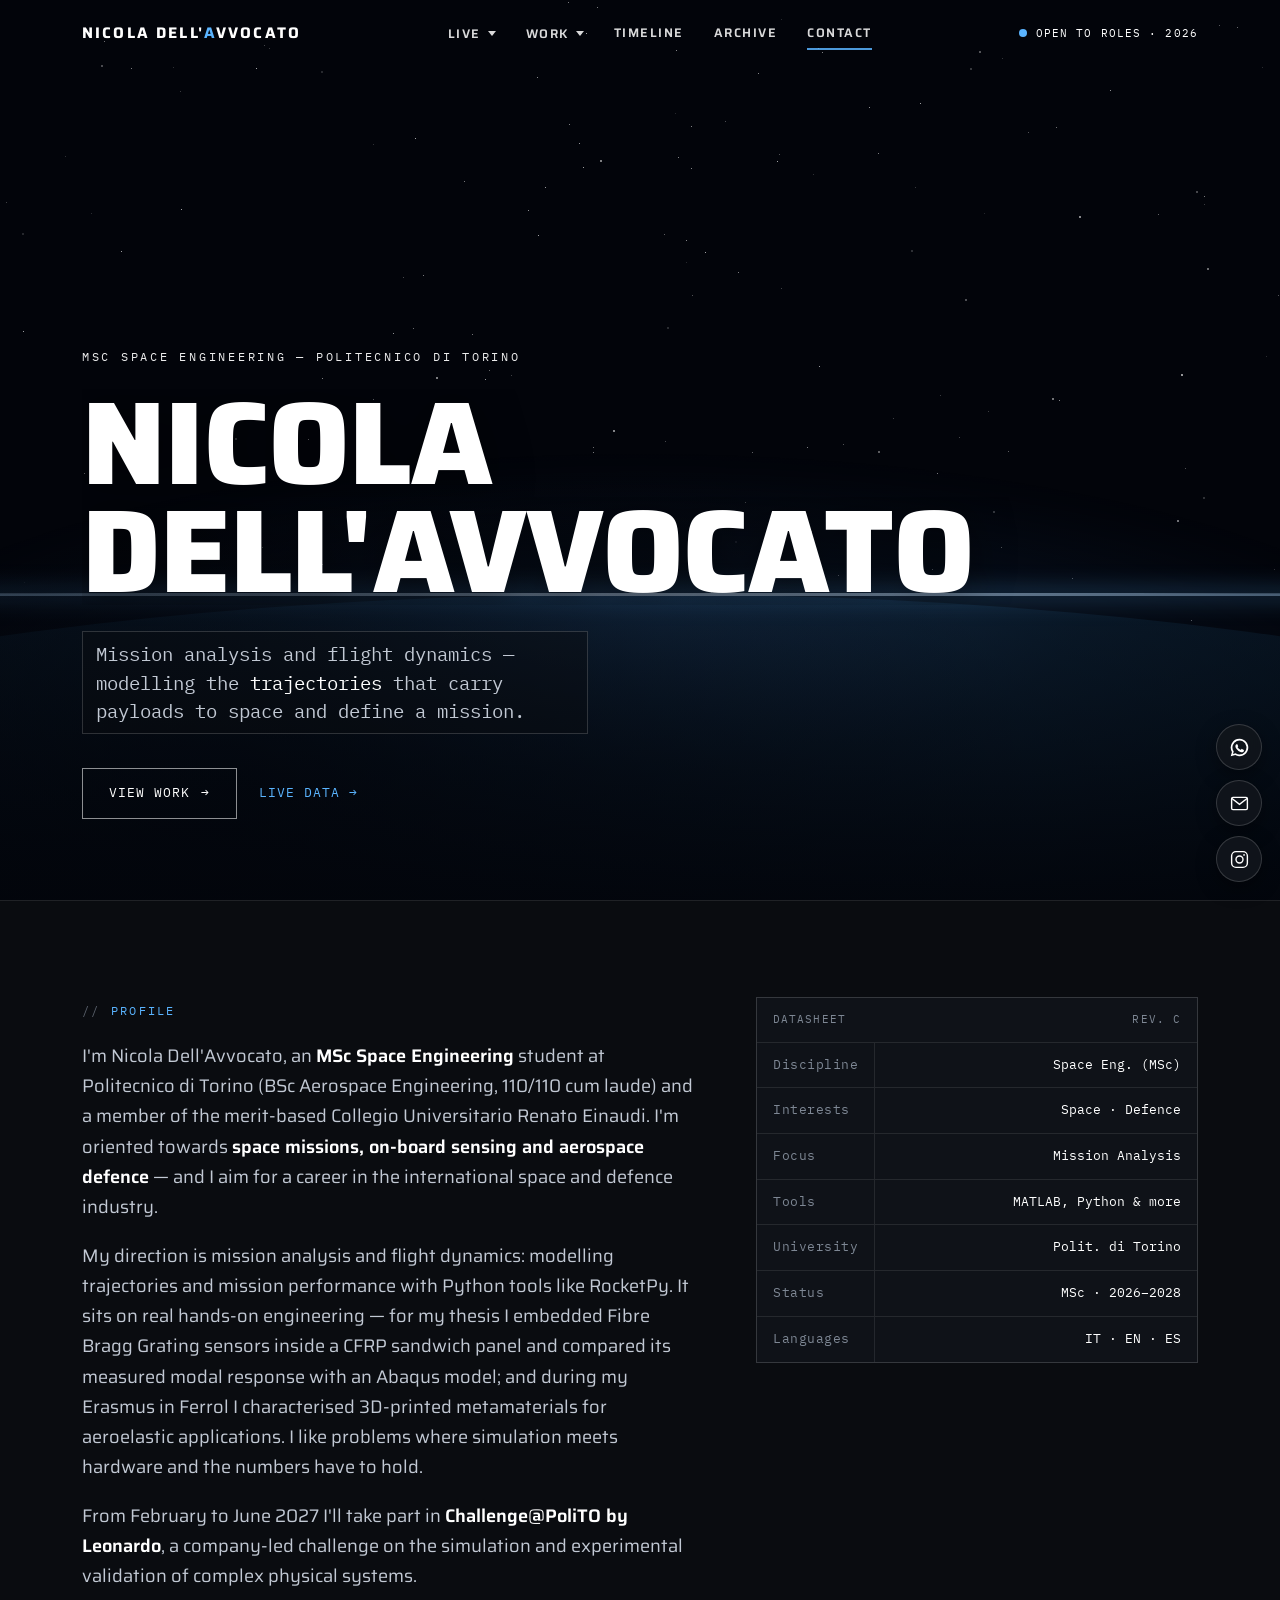
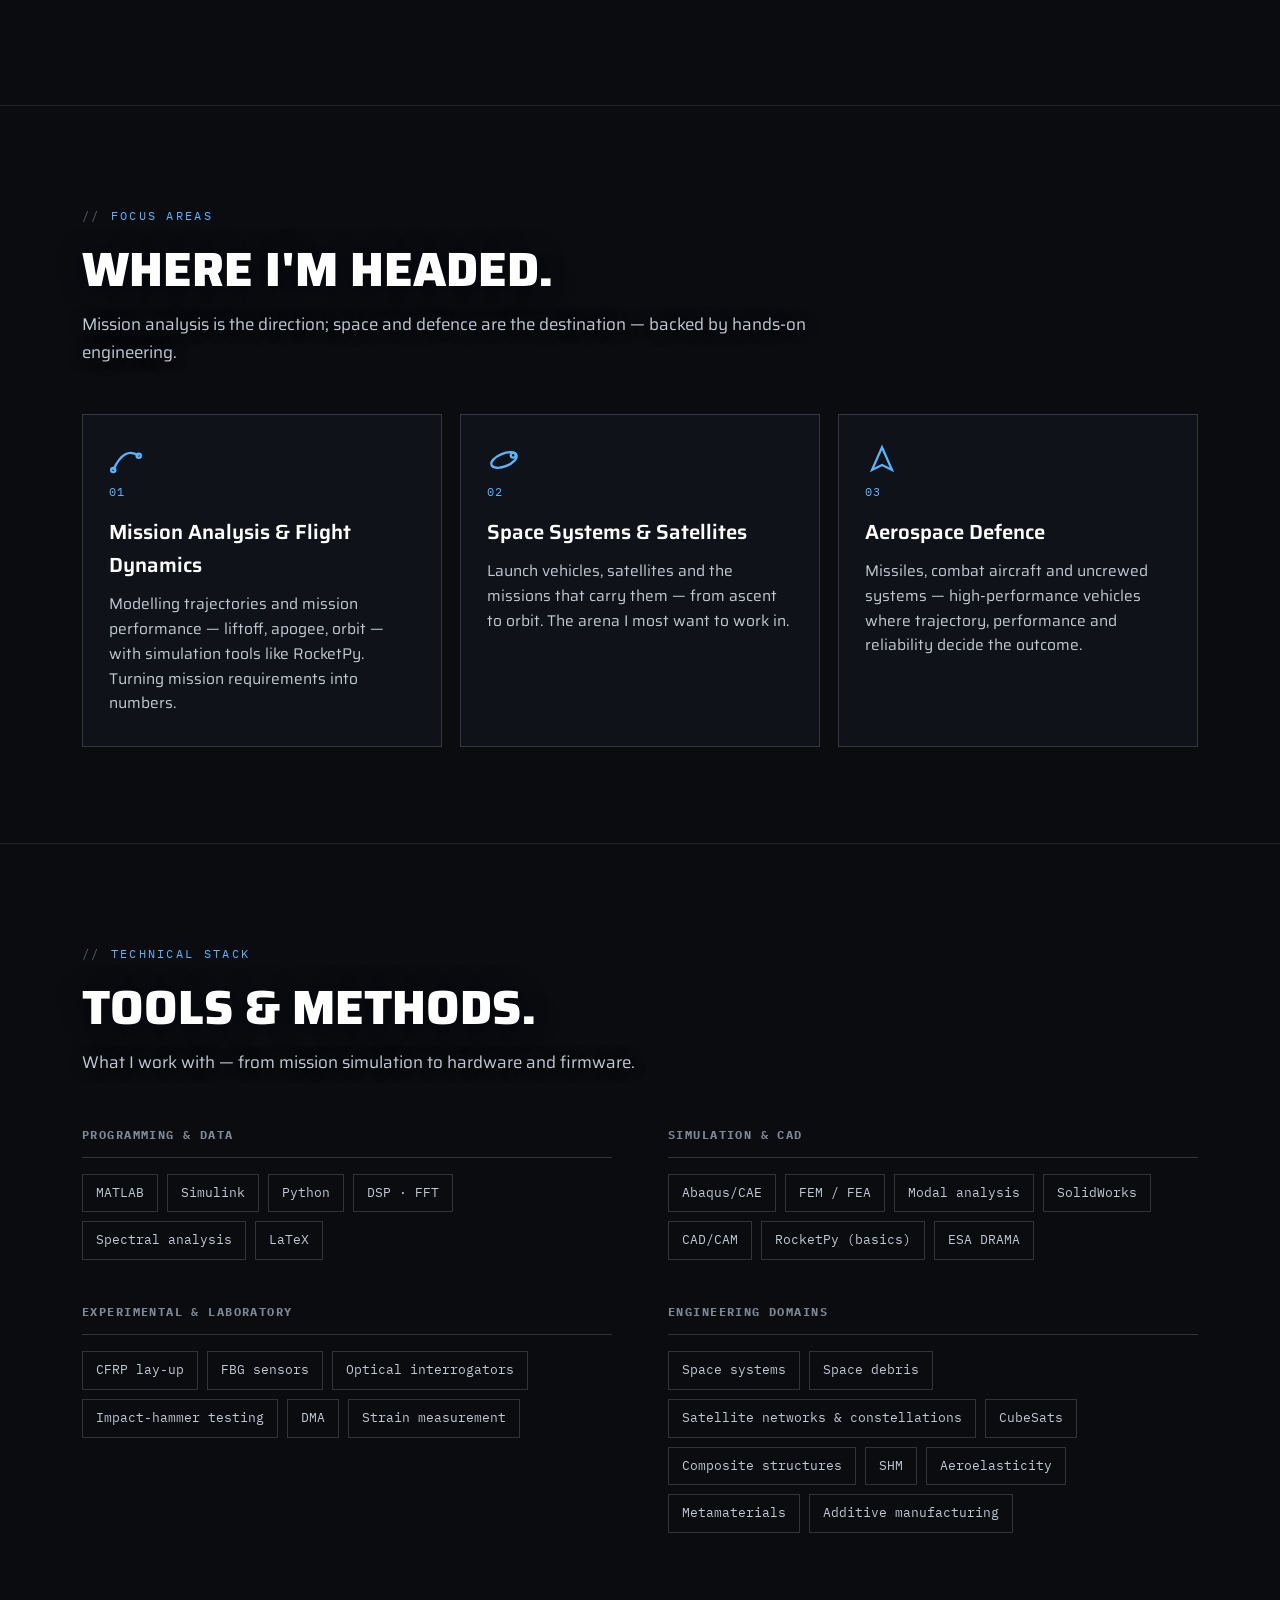
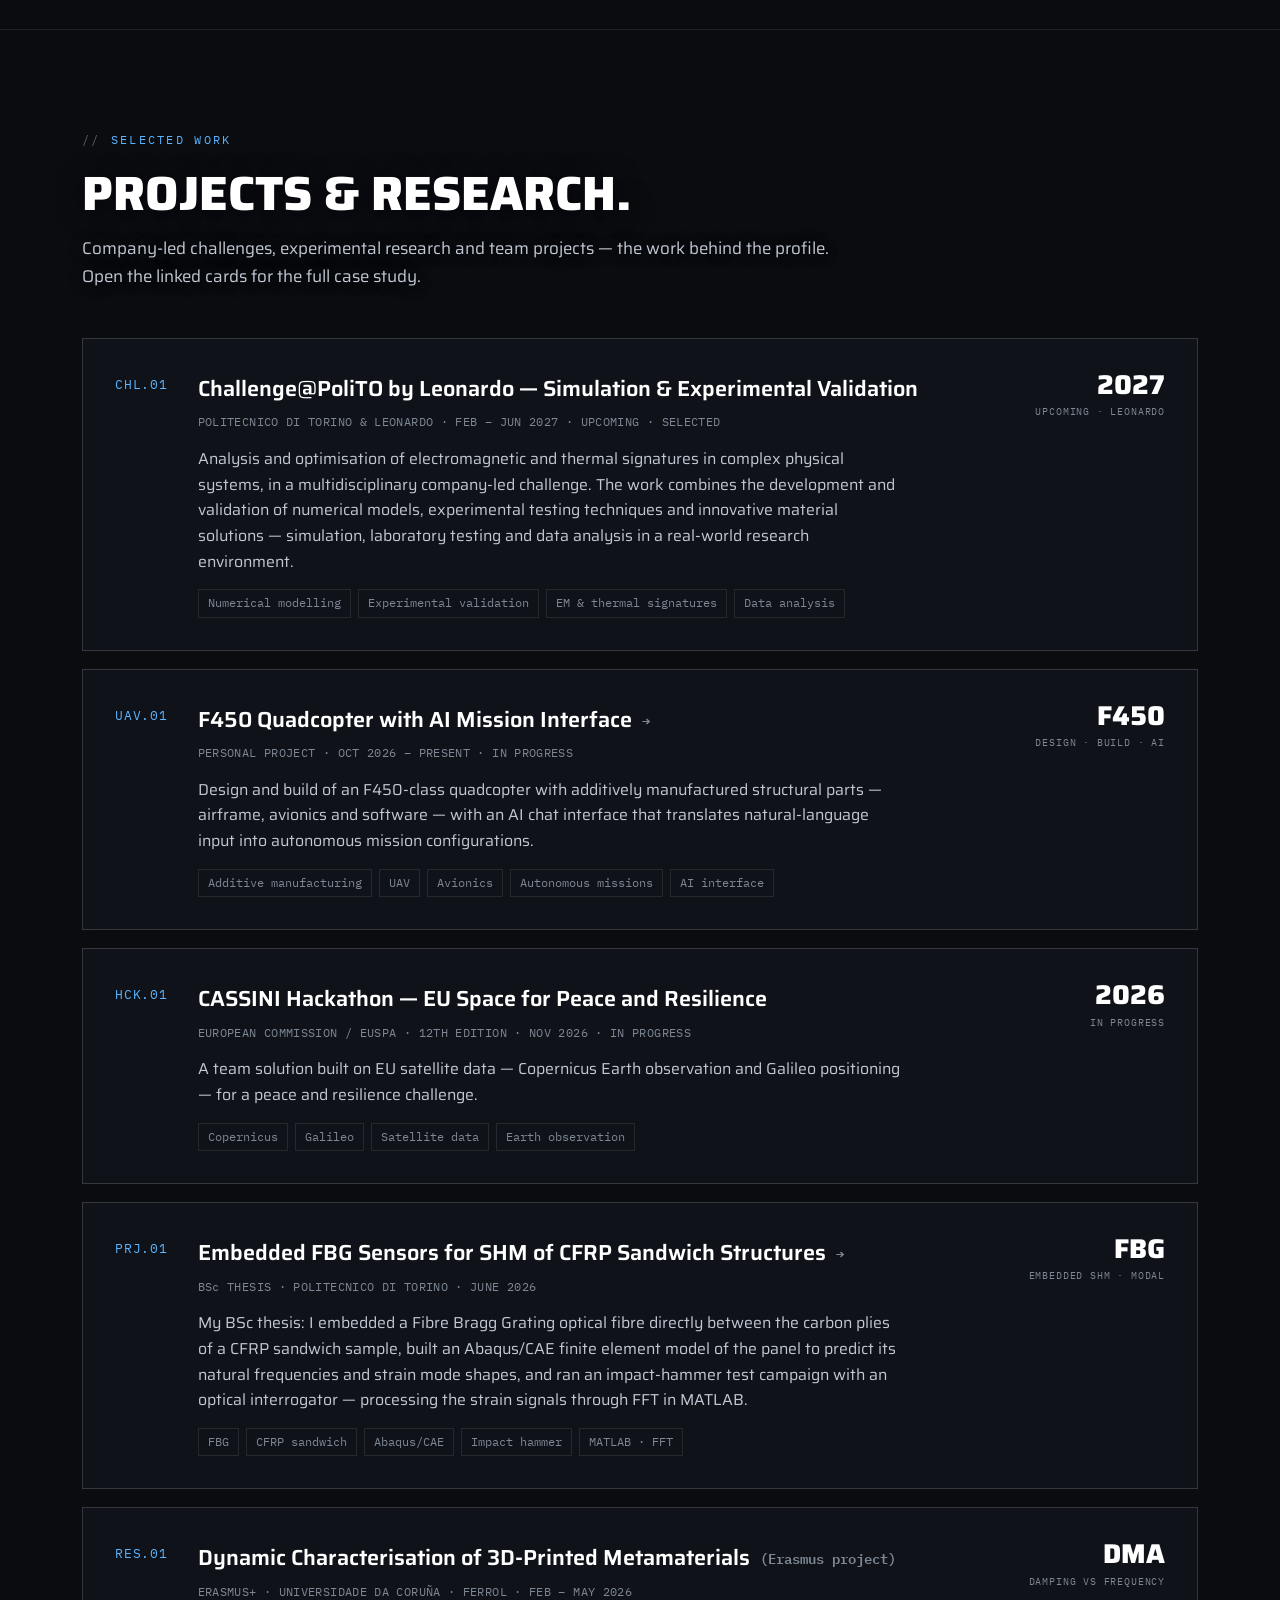
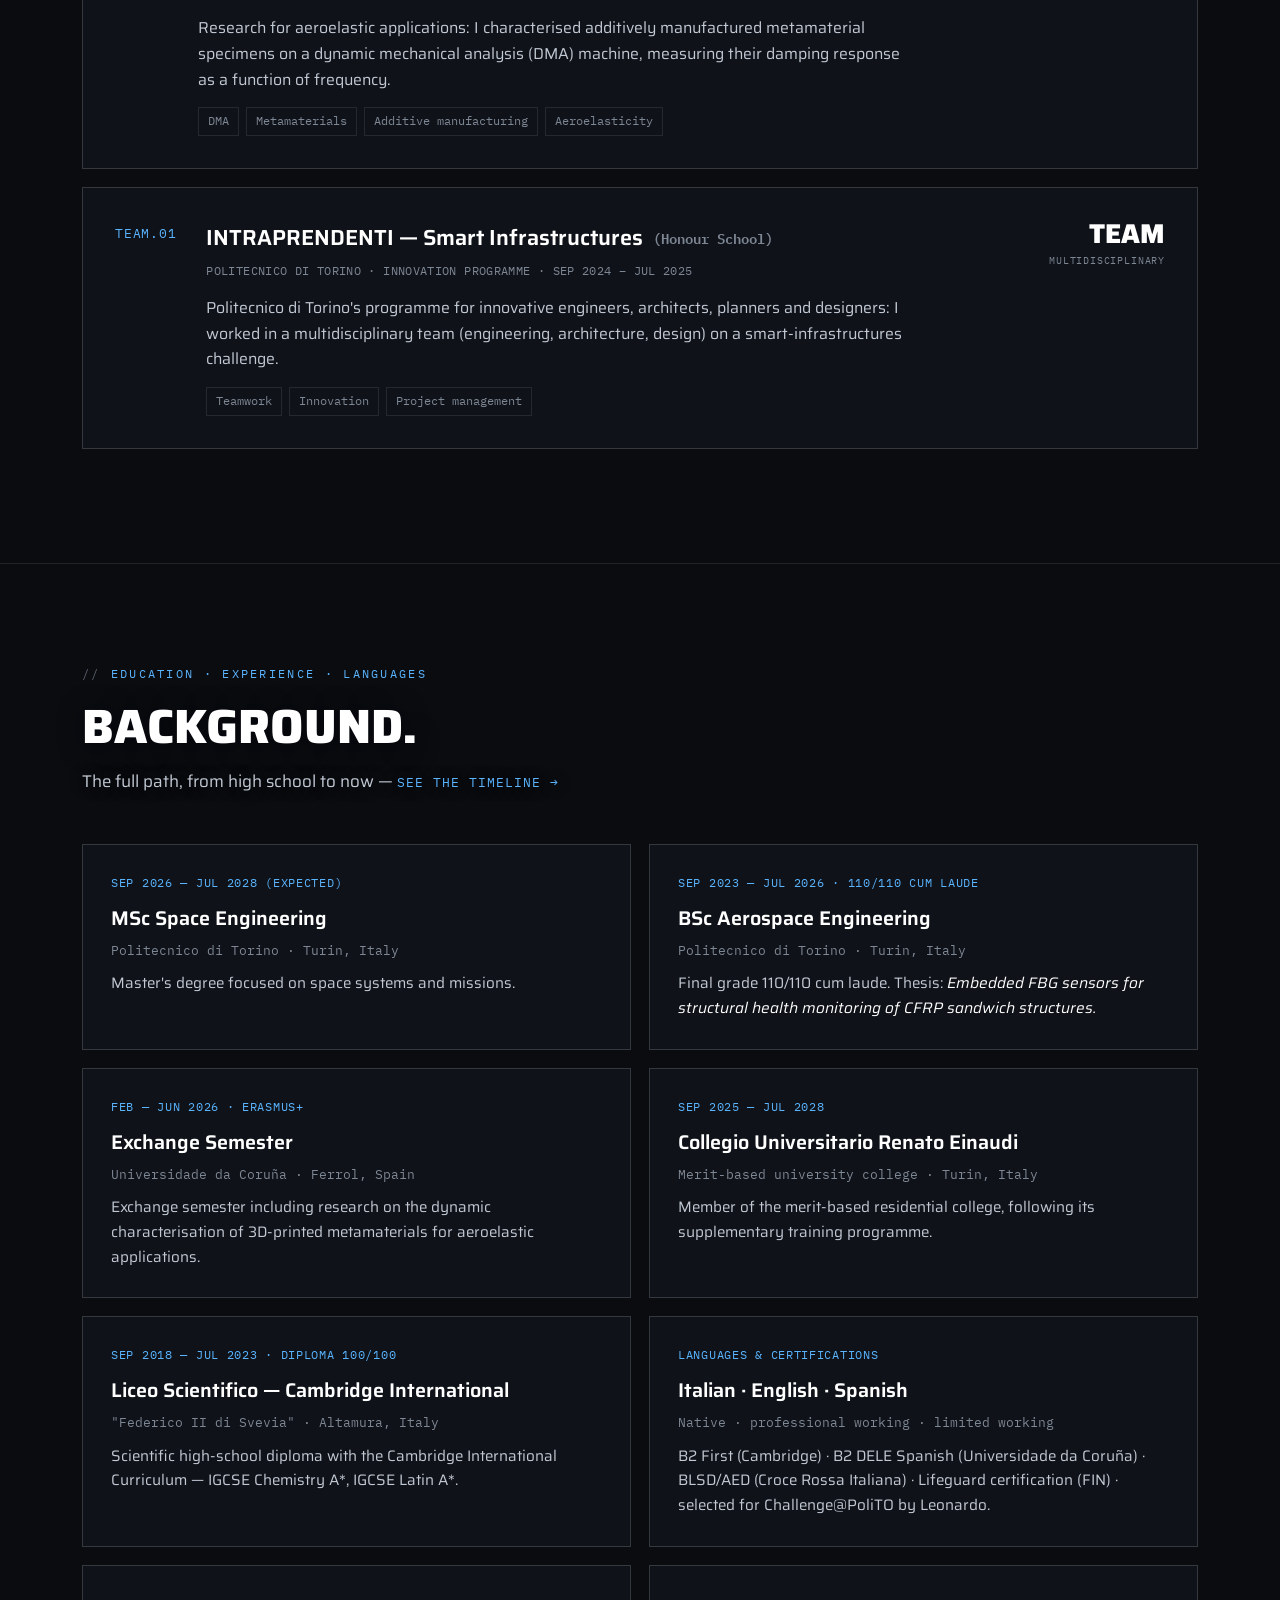
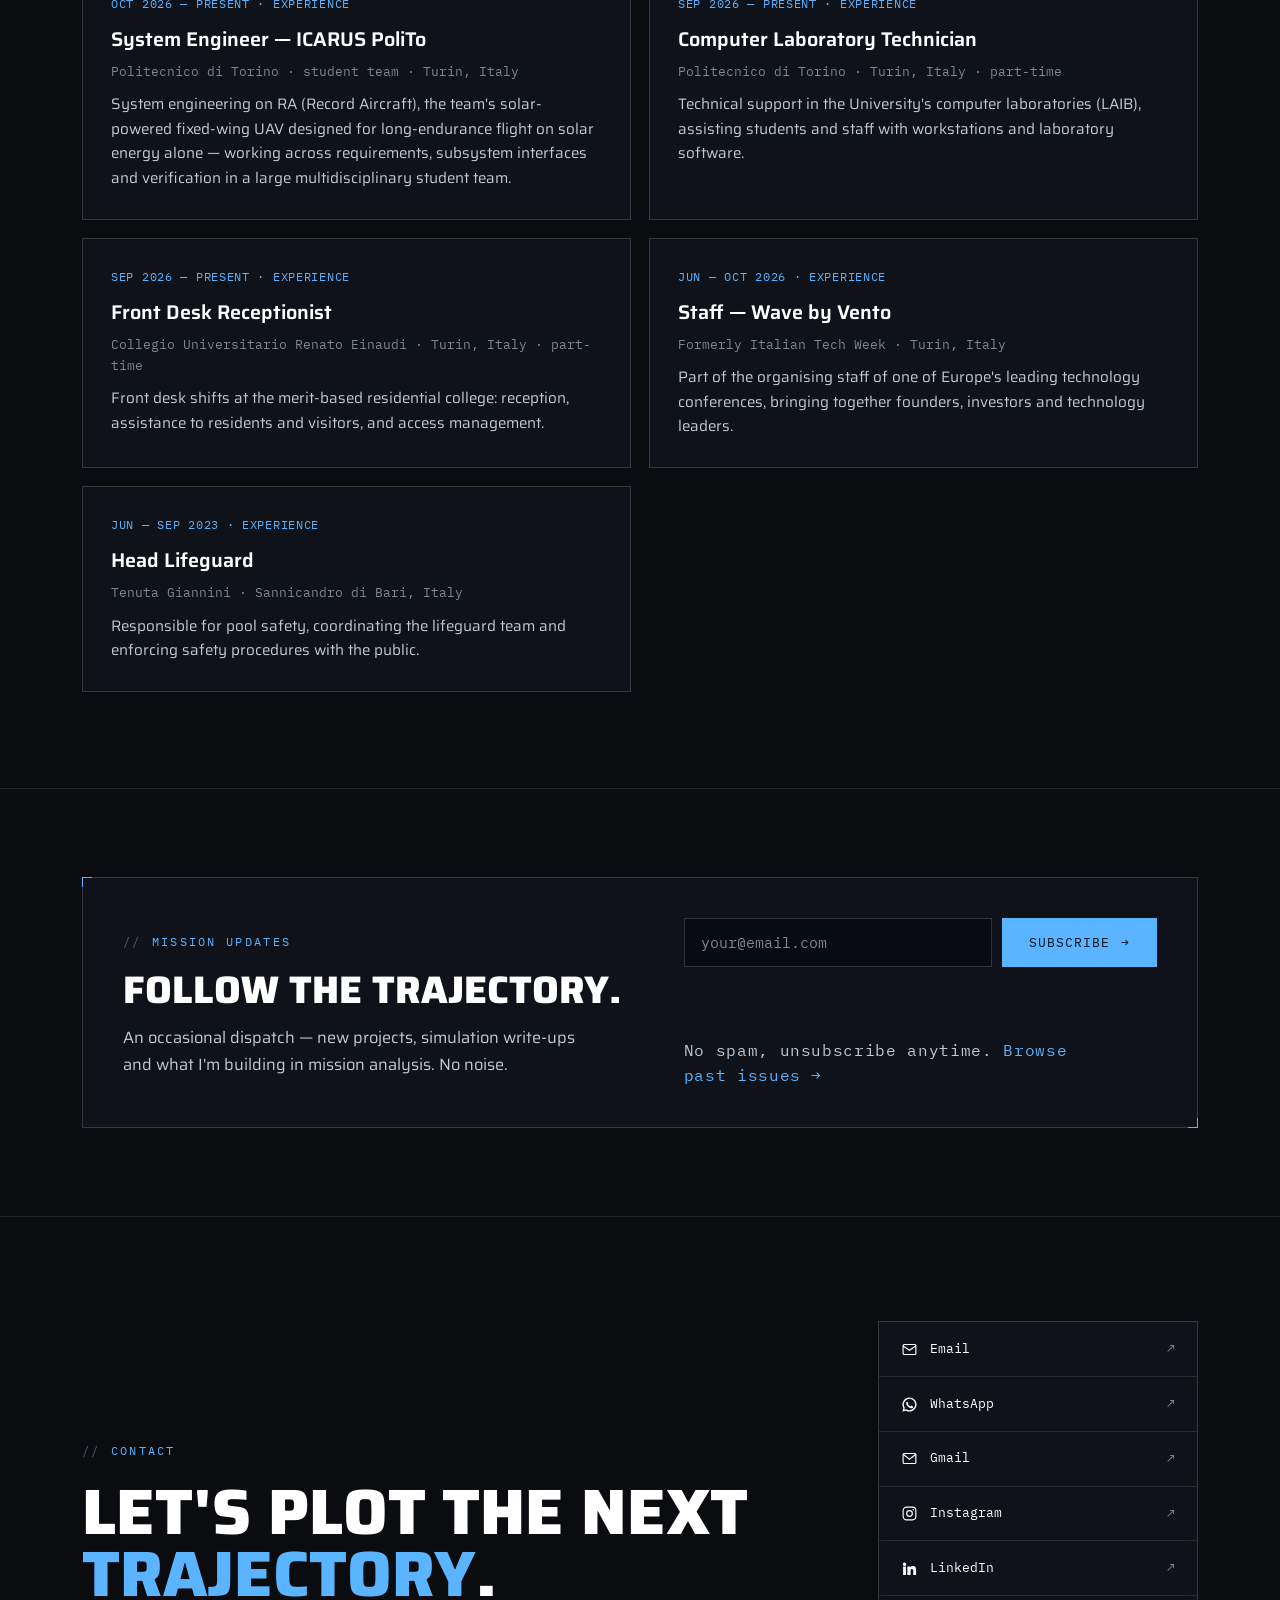
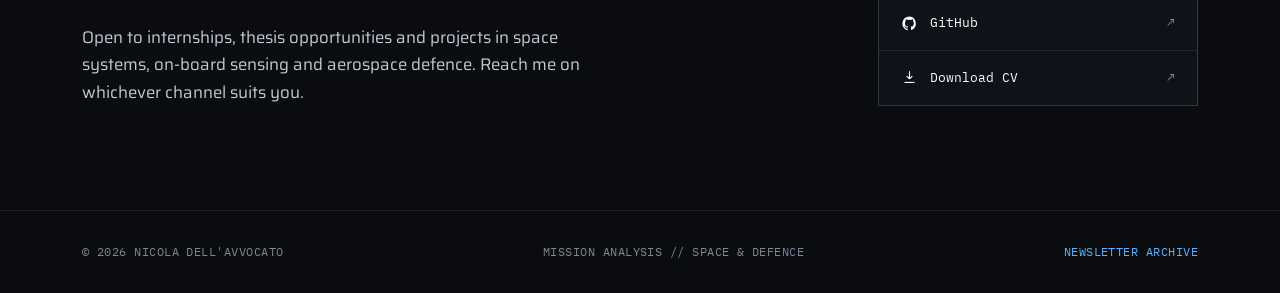
==== commit df780718: "Aggiunge la pagina di progetto dell'F450 - Nuova pagina work-f450.html: telaio e stampa 3D, avionica" ====
--- a/index.html
+++ b/index.html
@@ -41,6 +41,7 @@
       <div class="nav-item has-drop">
         <button type="button" class="drop-trigger" data-spy="work" aria-haspopup="true" aria-expanded="false">work <span class="caret" aria-hidden="true"></span></button>
         <div class="dropdown" role="menu">
+          <a role="menuitem" href="work-f450.html">F450 · AI Mission Interface</a>
           <a role="menuitem" href="work-fbg.html">FBG · CFRP Thesis</a>
           <a role="menuitem" class="drop-all" href="#work">All work →</a>
         </div>
@@ -185,16 +186,16 @@
       <div class="metric"><div class="big">2027</div><div class="lab">upcoming · Leonardo</div></div>
     </div>
 
-    <div class="record static reveal">
+    <a class="record reveal" href="work-f450.html">
       <div class="desig">UAV.01</div>
       <div>
-        <h3>F450 Quadcopter with AI Mission Interface</h3>
+        <h3>F450 Quadcopter with AI Mission Interface <span class="go">→</span></h3>
         <div class="meta">PERSONAL PROJECT · OCT 2026 – PRESENT · IN PROGRESS</div>
         <p>Design and build of an F450-class quadcopter with additively manufactured structural parts — airframe, avionics and software — with an AI chat interface that translates natural-language input into autonomous mission configurations.</p>
         <div class="toolset"><span>Additive manufacturing</span><span>UAV</span><span>Avionics</span><span>Autonomous missions</span><span>AI interface</span></div>
       </div>
       <div class="metric"><div class="big">F450</div><div class="lab">design · build · AI</div></div>
-    </div>
+    </a>
 
     <div class="record static reveal">
       <div class="desig">HCK.01</div>
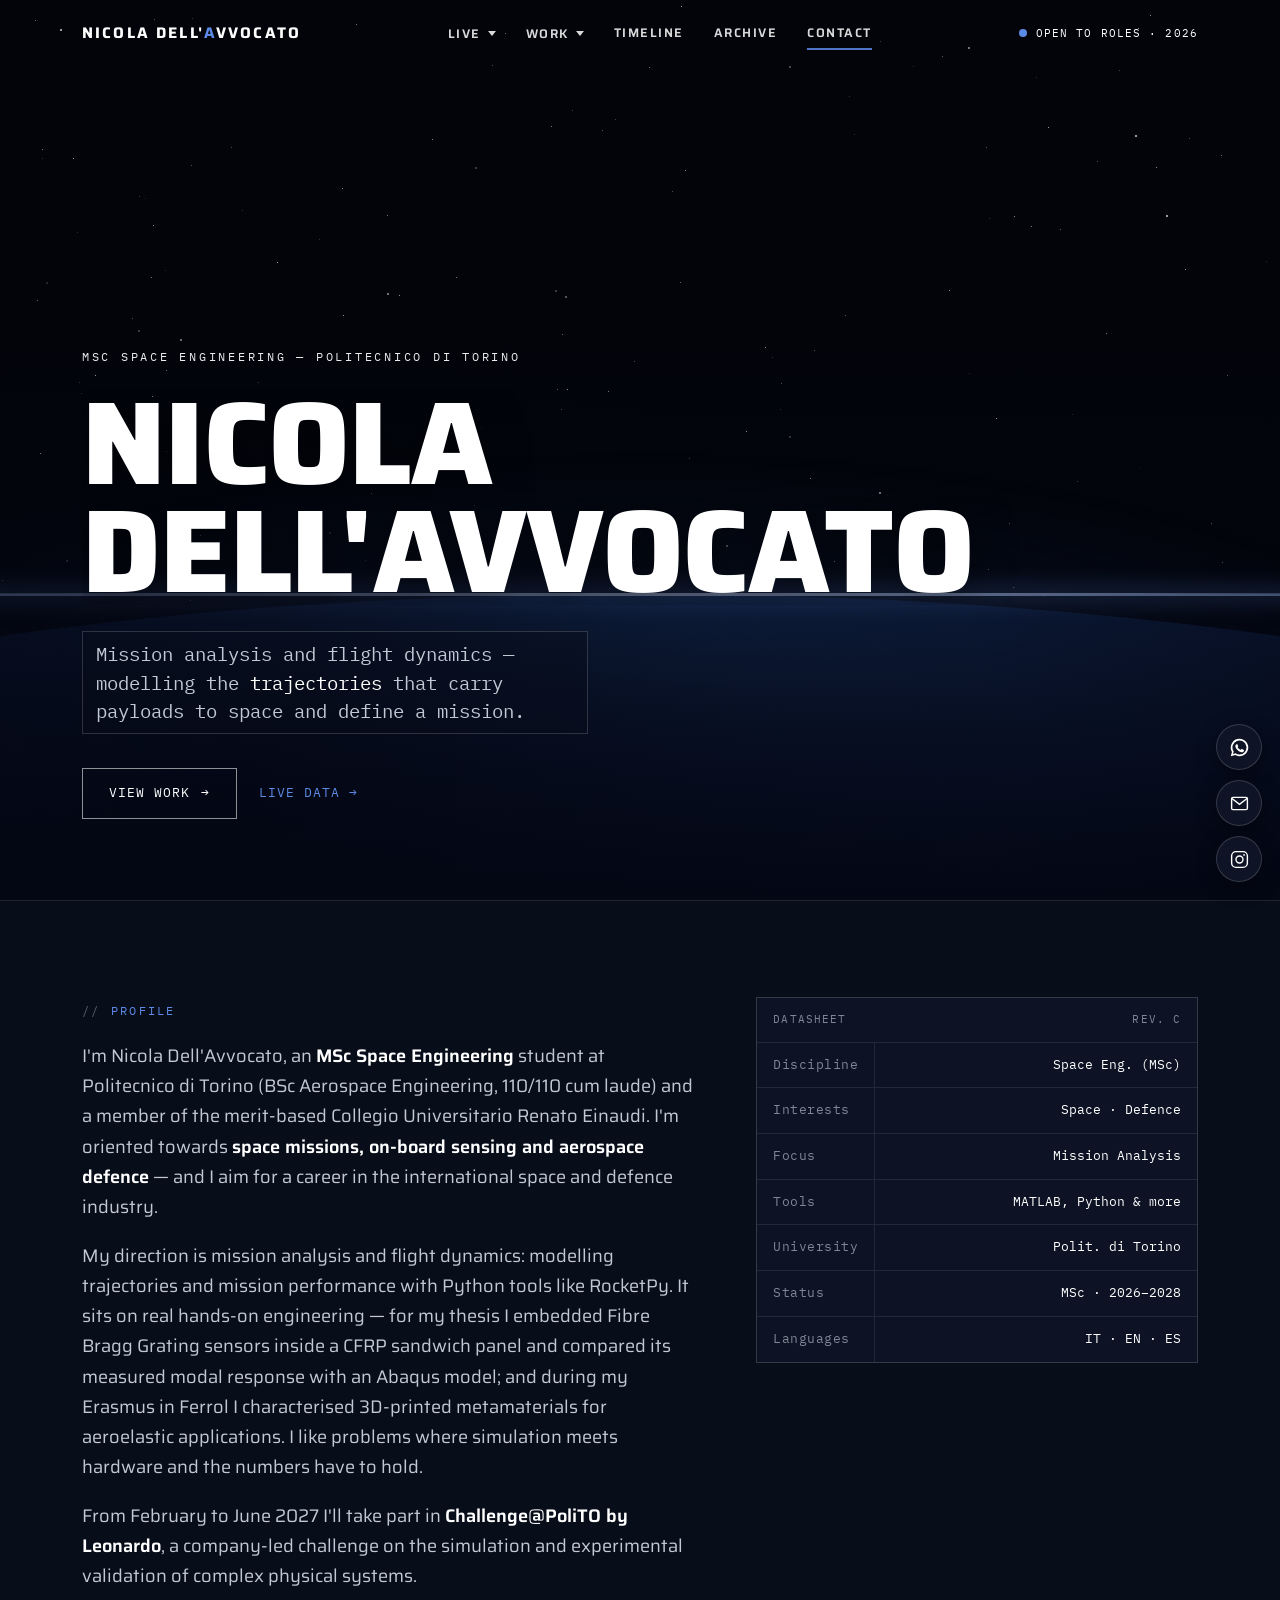
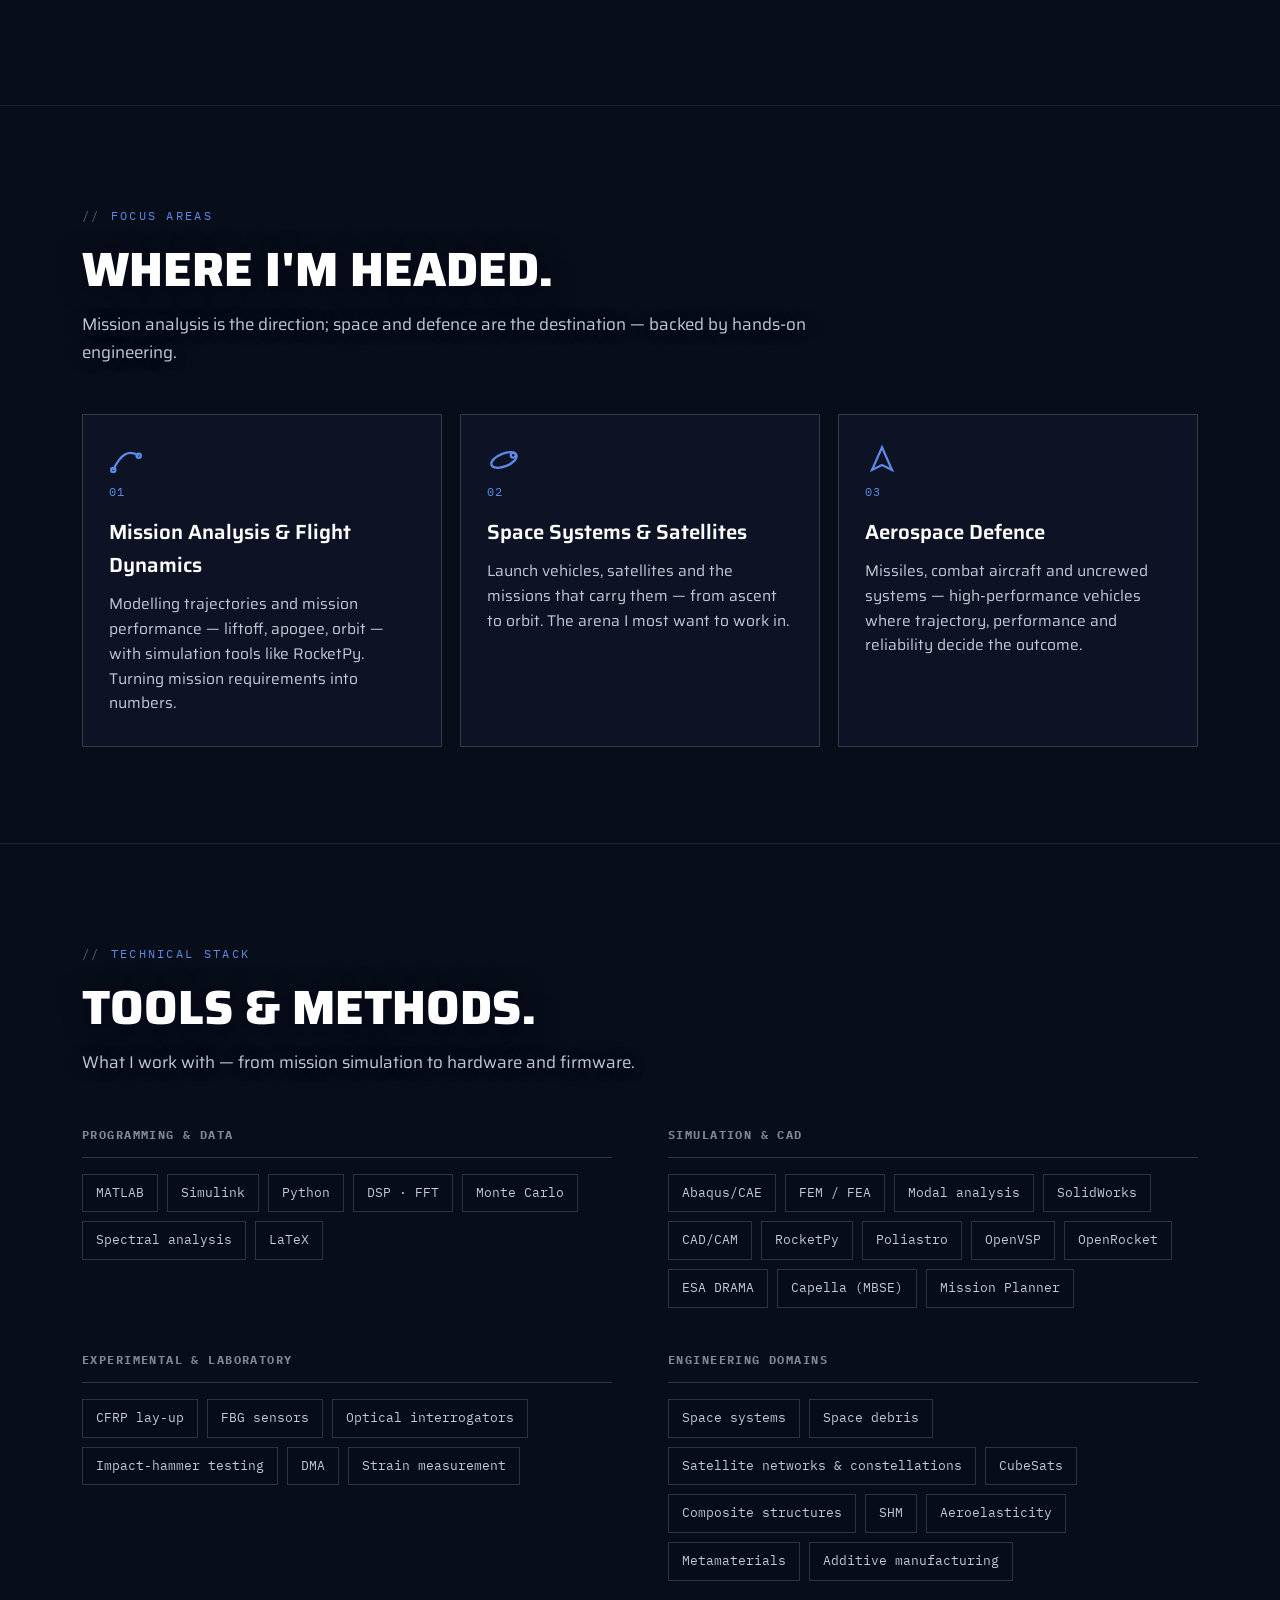
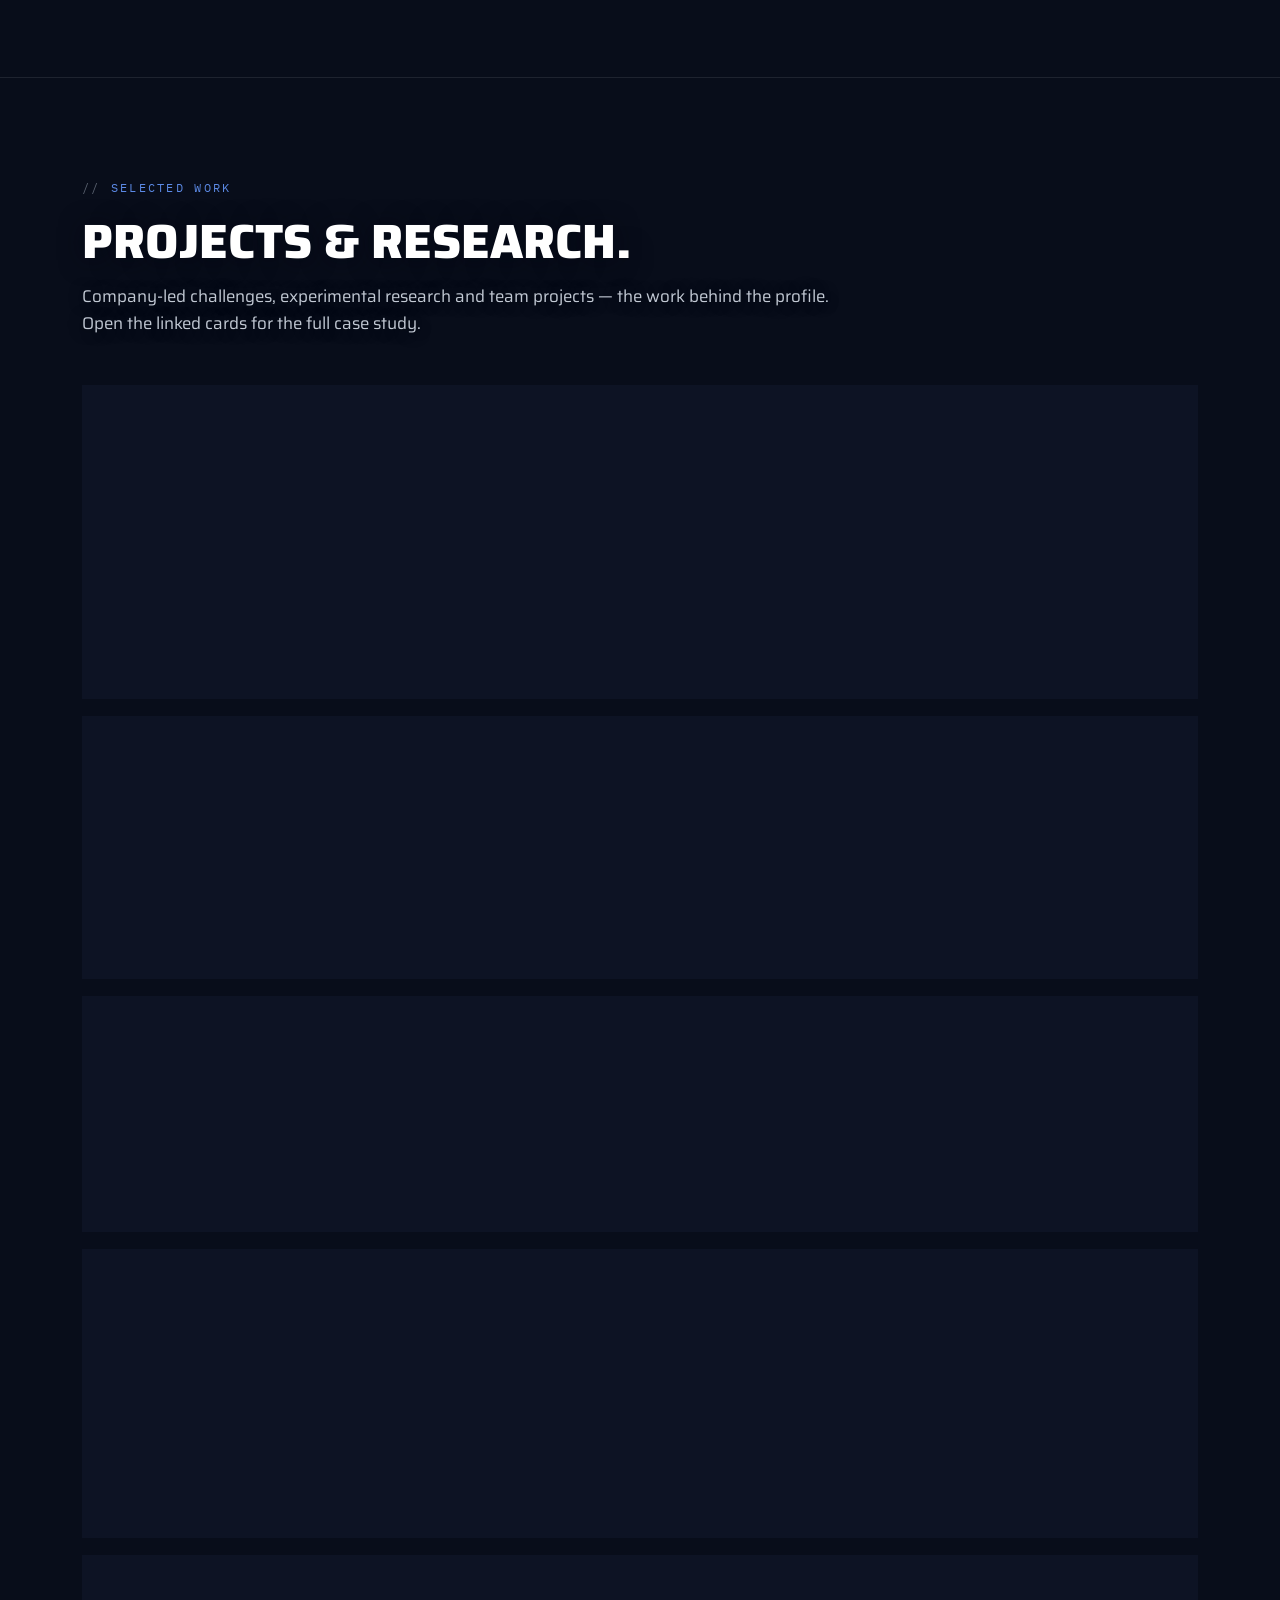
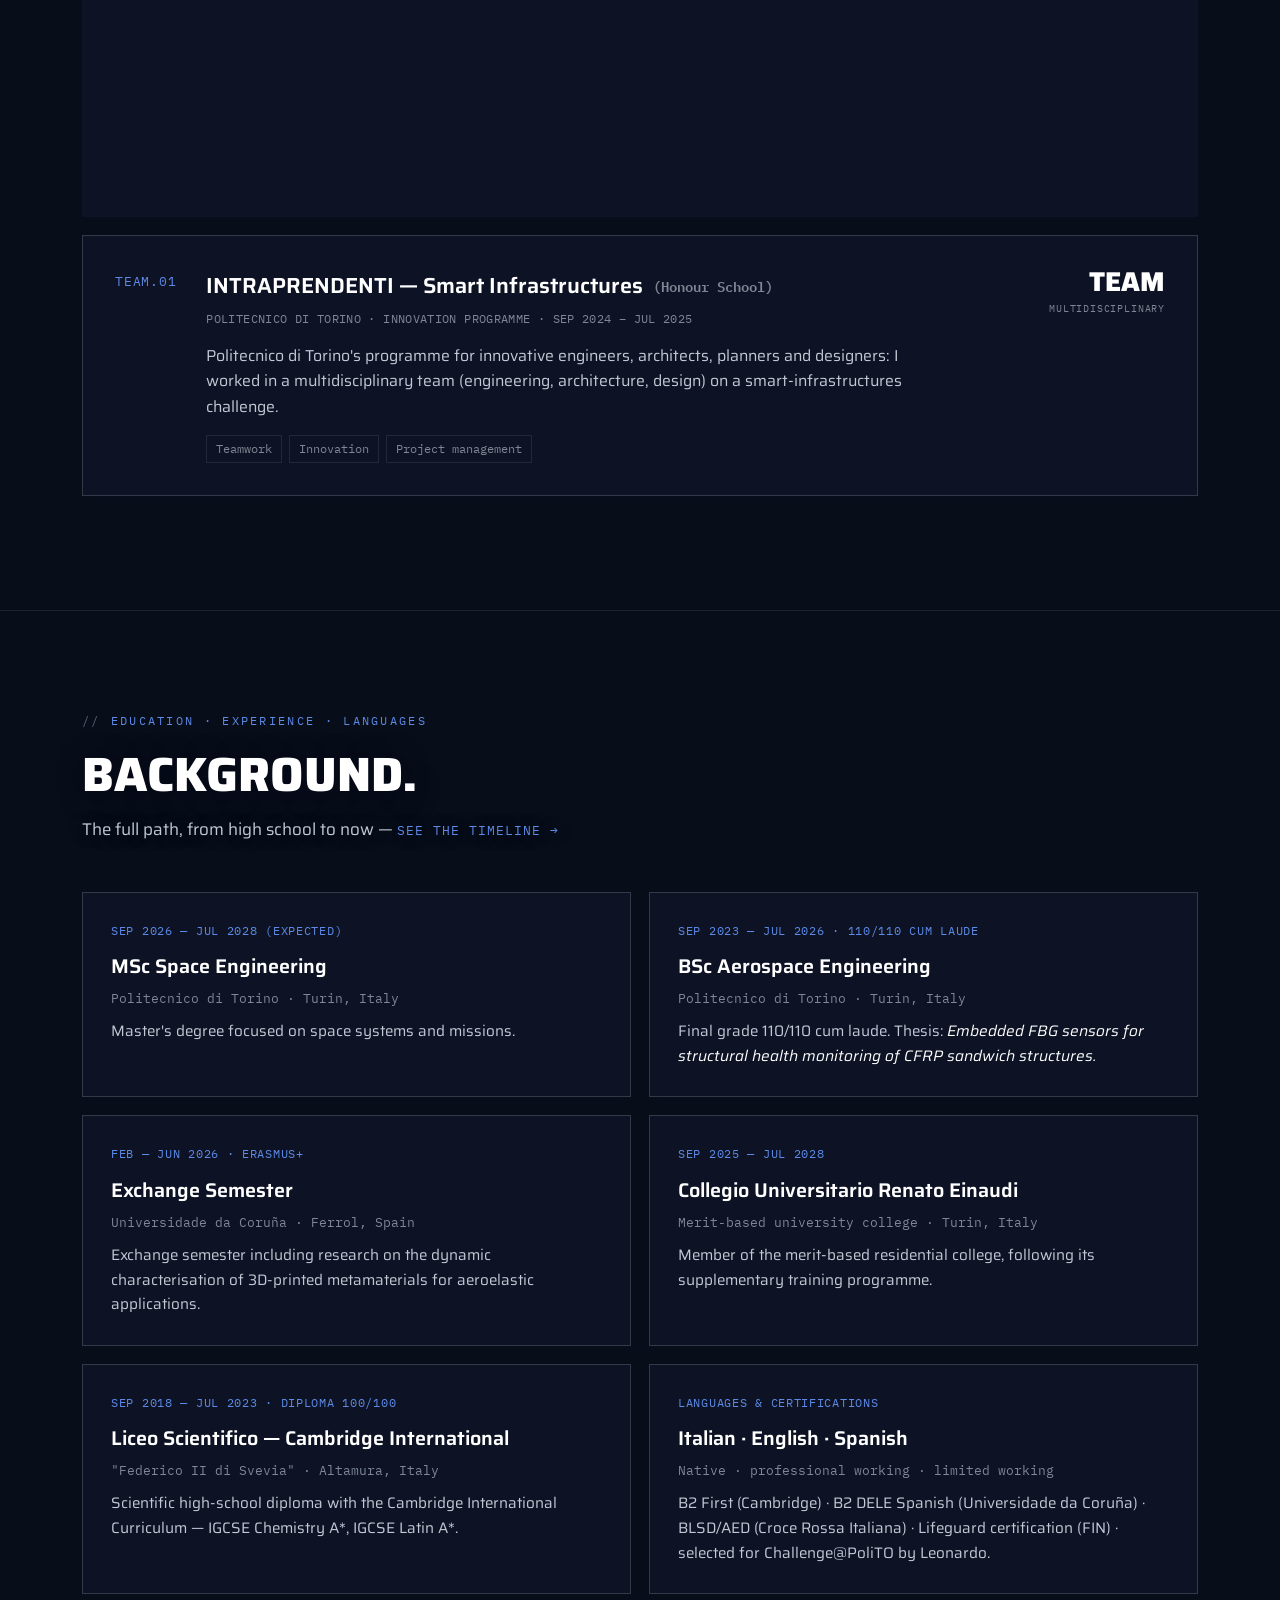
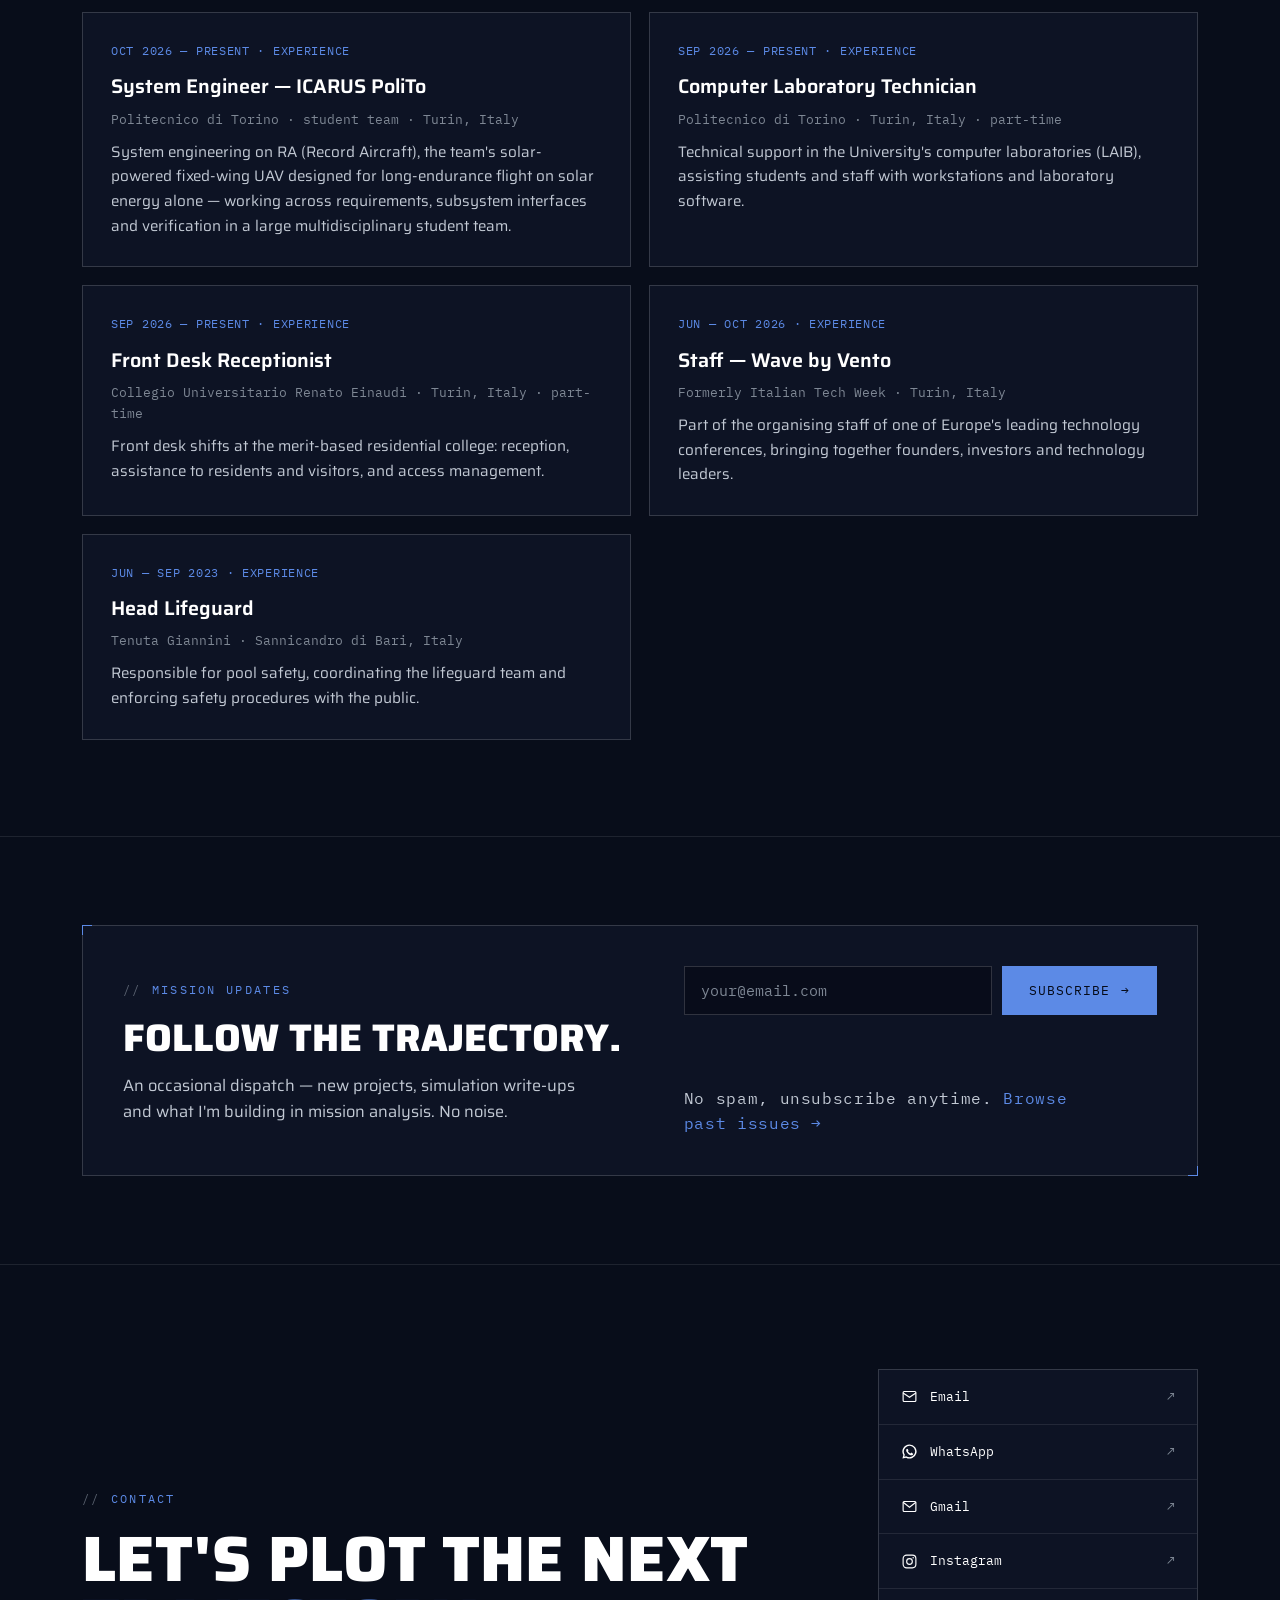
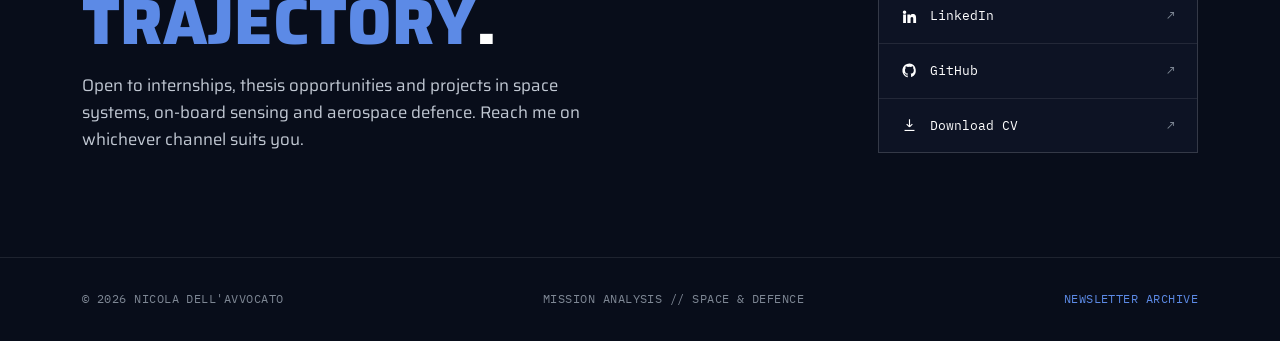
==== commit 6d48752f: "Aggiunge strumenti di mission analysis alle competenze - Simulazione: OpenVSP, OpenRocket, Capella (" ====
--- a/index.html
+++ b/index.html
@@ -148,11 +148,11 @@
     <div class="stack-grid">
       <div class="stack-col reveal">
         <h4>Programming &amp; Data</h4>
-        <div class="tags"><span class="tag">MATLAB</span><span class="tag">Simulink</span><span class="tag">Python</span><span class="tag">DSP · FFT</span><span class="tag">Spectral analysis</span><span class="tag">LaTeX</span></div>
+        <div class="tags"><span class="tag">MATLAB</span><span class="tag">Simulink</span><span class="tag">Python</span><span class="tag">DSP · FFT</span><span class="tag">Monte Carlo</span><span class="tag">Spectral analysis</span><span class="tag">LaTeX</span></div>
       </div>
       <div class="stack-col reveal">
         <h4>Simulation &amp; CAD</h4>
-        <div class="tags"><span class="tag">Abaqus/CAE</span><span class="tag">FEM / FEA</span><span class="tag">Modal analysis</span><span class="tag">SolidWorks</span><span class="tag">CAD/CAM</span><span class="tag">RocketPy (basics)</span><span class="tag">ESA DRAMA</span></div>
+        <div class="tags"><span class="tag">Abaqus/CAE</span><span class="tag">FEM / FEA</span><span class="tag">Modal analysis</span><span class="tag">SolidWorks</span><span class="tag">CAD/CAM</span><span class="tag">RocketPy</span><span class="tag">Poliastro</span><span class="tag">OpenVSP</span><span class="tag">OpenRocket</span><span class="tag">ESA DRAMA</span><span class="tag">Capella (MBSE)</span><span class="tag">Mission Planner</span></div>
       </div>
       <div class="stack-col reveal">
         <h4>Experimental &amp; Laboratory</h4>
--- a/styles.css
+++ b/styles.css
@@ -5,17 +5,17 @@
    ================================================================= */
 
 :root{
-  --bg:#0A0C10;
-  --panel:rgba(17,21,28,0.78);      /* frosted over section photos */
-  --panel-solid:#11151C;
-  --panel-2:rgba(22,27,35,0.82);
+  --bg:#080D1A;
+  --panel:rgba(16,22,40,0.78);      /* frosted over section photos */
+  --panel-solid:#101628;
+  --panel-2:rgba(20,27,48,0.82);
   --line:rgba(255,255,255,0.09);
   --line-2:rgba(255,255,255,0.16);
   --t1:#FFFFFF;
   --t2:#C2C9D4;
   --t3:#7E8794;
-  --accent:#5AB4FF;
-  --accent-soft:rgba(90,180,255,0.16);
+  --accent:#5C8AE6;
+  --accent-soft:rgba(92,138,230,0.16);
   --danger:#E2552F;
   --font-display:"Saira",system-ui,sans-serif;
   --font-body:"Saira",system-ui,sans-serif;
@@ -24,7 +24,7 @@
   --read:780px;
 
   /* Section veil — keeps the photo visible (light veil) while text stays legible */
-  --veil:linear-gradient(180deg,rgba(10,12,16,0.82) 0%,rgba(10,12,16,0.72) 42%,rgba(10,12,16,0.90) 100%);
+  --veil:linear-gradient(180deg,rgba(8,13,26,0.82) 0%,rgba(8,13,26,0.72) 42%,rgba(8,13,26,0.90) 100%);
 
   /* Public-domain backgrounds (NASA / U.S. Air Force) via Wikimedia's stable
      Special:FilePath redirect, scaled to 1600px. Each section also has a dark
@@ -52,11 +52,11 @@
 .eyebrow{font-family:var(--font-mono);font-size:0.72rem;letter-spacing:0.2em;text-transform:uppercase;color:var(--accent);display:inline-flex;align-items:center;gap:10px;}
 .eyebrow::before{content:"//";color:var(--t3);opacity:0.7;}
 
-@keyframes beacon{0%{box-shadow:0 0 0 0 rgba(90,180,255,0.5);}70%{box-shadow:0 0 0 7px rgba(90,180,255,0);}100%{box-shadow:0 0 0 0 rgba(90,180,255,0);}}
+@keyframes beacon{0%{box-shadow:0 0 0 0 rgba(92,138,230,0.5);}70%{box-shadow:0 0 0 7px rgba(92,138,230,0);}100%{box-shadow:0 0 0 0 rgba(92,138,230,0);}}
 
 /* ---------- nav ---------- */
 header.nav{position:fixed;top:0;left:0;right:0;z-index:50;transition:background .3s ease,border-color .3s ease;border-bottom:1px solid transparent;}
-header.nav.scrolled{background:rgba(10,12,16,0.82);backdrop-filter:blur(12px);-webkit-backdrop-filter:blur(12px);border-bottom:1px solid var(--line);}
+header.nav.scrolled{background:rgba(8,13,26,0.82);backdrop-filter:blur(12px);-webkit-backdrop-filter:blur(12px);border-bottom:1px solid var(--line);}
 .nav-inner{display:flex;align-items:center;justify-content:space-between;height:66px;gap:18px;}
 .brand{font-family:var(--font-display);font-weight:700;font-size:0.96rem;letter-spacing:0.14em;text-transform:uppercase;color:#fff;text-decoration:none;white-space:nowrap;}
 .brand .x{color:var(--accent);}
@@ -92,7 +92,7 @@
 .dropdown .drop-all{border-top:1px solid var(--line);margin-top:5px;color:var(--accent);}
 
 /* ---- scroll progress bar ---- */
-.scroll-progress{position:fixed;top:0;left:0;height:3px;width:0;background:linear-gradient(90deg,var(--accent),#9fd4ff);box-shadow:0 0 10px rgba(90,180,255,0.6);z-index:60;transition:width .1s linear;}
+.scroll-progress{position:fixed;top:0;left:0;height:3px;width:0;background:linear-gradient(90deg,var(--accent),#9fd4ff);box-shadow:0 0 10px rgba(92,138,230,0.6);z-index:60;transition:width .1s linear;}
 
 /* ---------- hero ---------- */
 .hero{position:relative;height:100vh;min-height:660px;background:#02040A;overflow:hidden;display:flex;align-items:flex-end;}
@@ -100,15 +100,15 @@
 .stars .tw{animation:tw 3.6s ease-in-out infinite;}
 @keyframes tw{50%{opacity:0.12;}}
 .atmo{position:absolute;left:50%;transform:translateX(-50%);bottom:20vh;width:160vw;height:42vh;z-index:1;
-  background:radial-gradient(60% 100% at 50% 100%,rgba(90,180,255,0.30),rgba(60,130,210,0.10) 42%,transparent 68%);filter:blur(14px);pointer-events:none;}
+  background:radial-gradient(60% 100% at 50% 100%,rgba(92,138,230,0.30),rgba(54,86,160,0.10) 42%,transparent 68%);filter:blur(14px);pointer-events:none;}
 .planet{position:absolute;left:50%;transform:translateX(-50%);bottom:-36vh;width:200vw;height:70vh;z-index:1;border-radius:100% 100% 0 0;
-  background:radial-gradient(80% 130% at 50% 0%,#1a3a5c 0%,#0d2236 22%,#06131f 46%,#03080e 70%);}
+  background:radial-gradient(80% 130% at 50% 0%,#16305c 0%,#0d1c3c 22%,#070f24 46%,#030612 70%);}
 .planet::before{content:"";position:absolute;left:0;right:0;top:-1px;height:3px;border-radius:100% 100% 0 0;
-  background:linear-gradient(90deg,transparent,rgba(160,210,255,0.6) 22%,rgba(195,225,255,0.9) 50%,rgba(160,210,255,0.6) 78%,transparent);
-  box-shadow:0 0 22px 3px rgba(90,180,255,0.55);}
+  background:linear-gradient(90deg,transparent,rgba(142,174,236,0.6) 22%,rgba(186,206,245,0.9) 50%,rgba(142,174,236,0.6) 78%,transparent);
+  box-shadow:0 0 22px 3px rgba(92,138,230,0.55);}
 .scrim{position:absolute;inset:0;z-index:2;background:
-  linear-gradient(to top,rgba(2,4,10,0.88) 0%,rgba(2,4,10,0.35) 32%,transparent 62%),
-  radial-gradient(90% 70% at 18% 88%,rgba(2,4,10,0.7),transparent 70%);}
+  linear-gradient(to top,rgba(3,6,18,0.88) 0%,rgba(3,6,18,0.35) 32%,transparent 62%),
+  radial-gradient(90% 70% at 18% 88%,rgba(3,6,18,0.7),transparent 70%);}
 .hero-inner{position:relative;z-index:3;width:100%;padding-bottom:9vh;}
 .hero-eye{font-family:var(--font-mono);font-size:0.78rem;letter-spacing:0.22em;text-transform:uppercase;color:#fff;opacity:0.92;margin-bottom:22px;}
 .hero h1{font-family:var(--font-display);font-weight:800;font-size:clamp(3rem,9.2vw,7.4rem);line-height:0.92;letter-spacing:-0.01em;text-transform:uppercase;color:#fff;text-shadow:0 2px 40px rgba(0,0,0,0.5);}
@@ -121,7 +121,7 @@
 .cta-row{display:flex;gap:22px;flex-wrap:wrap;align-items:center;}
 .btn{font-family:var(--font-mono);font-size:0.8rem;letter-spacing:0.08em;text-transform:uppercase;text-decoration:none;padding:14px 26px;border:1px solid rgba(255,255,255,0.55);color:#fff;display:inline-flex;align-items:center;gap:11px;transition:all .2s ease;background:transparent;cursor:pointer;}
 .btn:hover,.btn:focus-visible{background:#fff;color:#000;border-color:#fff;}
-.btn.solid{background:var(--accent);border-color:var(--accent);color:#04121f;}
+.btn.solid{background:var(--accent);border-color:var(--accent);color:#050a18;}
 .btn.solid:hover,.btn.solid:focus-visible{background:#fff;border-color:#fff;color:#000;}
 .tlink{font-family:var(--font-mono);font-size:0.8rem;letter-spacing:0.08em;text-transform:uppercase;text-decoration:none;color:var(--accent);display:inline-flex;align-items:center;gap:9px;}
 .tlink:hover,.tlink:focus-visible{color:#fff;}
@@ -131,8 +131,8 @@
 /* ---------- section base + photo backgrounds ---------- */
 section.block{padding:96px 0;border-top:1px solid var(--line);position:relative;}
 .block-head{margin-bottom:48px;max-width:var(--read);}
-.block-head h2{font-family:var(--font-display);font-weight:800;font-size:clamp(1.9rem,4vw,3rem);letter-spacing:0;text-transform:uppercase;line-height:1.02;margin-top:18px;color:#fff;text-shadow:0 2px 24px rgba(2,4,10,.6);}
-.block-head p{color:var(--t2);margin-top:16px;font-size:1.06rem;text-shadow:0 1px 14px rgba(2,4,10,.55);}
+.block-head h2{font-family:var(--font-display);font-weight:800;font-size:clamp(1.9rem,4vw,3rem);letter-spacing:0;text-transform:uppercase;line-height:1.02;margin-top:18px;color:#fff;text-shadow:0 2px 24px rgba(3,6,18,.6);}
+.block-head p{color:var(--t2);margin-top:16px;font-size:1.06rem;text-shadow:0 1px 14px rgba(3,6,18,.55);}
 .reveal{opacity:0;transform:translateY(24px);transition:opacity .7s ease,transform .7s ease;}
 .reveal.in{opacity:1;transform:none;}
 
@@ -147,18 +147,18 @@
 .bg-night{background-image:var(--veil),var(--img-night);}
 .bg-drone{background-image:var(--veil),var(--img-drone);}
 .bg-blueprint{
-  background-color:#070b11;
+  background-color:#060b18;
   background-image:
-    linear-gradient(rgba(7,11,17,0.80),rgba(7,11,17,0.89)),
-    linear-gradient(rgba(90,180,255,0.07) 1px,transparent 1px),
-    linear-gradient(90deg,rgba(90,180,255,0.07) 1px,transparent 1px);
+    linear-gradient(rgba(6,11,24,0.80),rgba(6,11,24,0.89)),
+    linear-gradient(rgba(92,138,230,0.07) 1px,transparent 1px),
+    linear-gradient(90deg,rgba(92,138,230,0.07) 1px,transparent 1px);
   background-size:cover,34px 34px,34px 34px;background-position:center;
 }
 .bg-carbon{
-  background-color:#0a0c10;
+  background-color:#080d1a;
   background-image:
-    linear-gradient(rgba(10,12,16,0.80),rgba(10,12,16,0.88)),
-    repeating-linear-gradient(45deg,#13171f 0 6px,#0c0f15 6px 12px),
+    linear-gradient(rgba(8,13,26,0.80),rgba(8,13,26,0.88)),
+    repeating-linear-gradient(45deg,#121a2e 0 6px,#0b1020 6px 12px),
     repeating-linear-gradient(-45deg,rgba(255,255,255,0.03) 0 6px,transparent 6px 12px);
 }
 @media(min-width:1025px){
@@ -183,17 +183,17 @@
 #issDot.lost{background:var(--danger);animation:none;}
 .tracker-body{display:grid;grid-template-columns:1.65fr 1fr;}
 .map-wrap{border-right:1px solid var(--line);padding:16px;}
-#issMap{width:100%;height:auto;display:block;background:#070B11;border:1px solid var(--line);}
-.map-bg{fill:#070B11;}
+#issMap{width:100%;height:auto;display:block;background:#060B18;border:1px solid var(--line);}
+.map-bg{fill:#060B18;}
 .map-img{opacity:0.62;filter:brightness(0.72) saturate(0.85);}
-.map-scrim{fill:rgba(7,11,17,0.42);}
+.map-scrim{fill:rgba(6,11,24,0.42);}
 .grat line{stroke:rgba(255,255,255,0.08);stroke-width:1;}
-.equator{stroke:rgba(90,180,255,0.32);stroke-width:1;stroke-dasharray:5 5;}
+.equator{stroke:rgba(92,138,230,0.32);stroke-width:1;stroke-dasharray:5 5;}
 .meridian{stroke:rgba(255,255,255,0.10);stroke-width:1;stroke-dasharray:5 5;}
 .maplab{font-family:var(--font-mono);font-size:9px;fill:var(--t3);}
 .trail{fill:none;stroke:var(--accent);stroke-width:1.5;opacity:0.55;}
-.foot{fill:rgba(90,180,255,0.07);stroke:rgba(90,180,255,0.28);stroke-width:1;}
-.m-glow{fill:rgba(90,180,255,0.35);}
+.foot{fill:rgba(92,138,230,0.07);stroke:rgba(92,138,230,0.28);stroke-width:1;}
+.m-glow{fill:rgba(92,138,230,0.35);}
 .m-core{fill:#fff;}
 .m-ping{fill:none;stroke:var(--accent);stroke-width:1.4;animation:issping 2.2s ease-out infinite;}
 @keyframes issping{0%{opacity:0.85;r:4;}80%,100%{opacity:0;r:24;}}
@@ -233,7 +233,7 @@
 .stack-grid{display:grid;grid-template-columns:repeat(2,1fr);gap:42px 56px;}
 .stack-col h4{font-family:var(--font-mono);font-size:0.74rem;letter-spacing:0.12em;text-transform:uppercase;color:var(--t3);padding-bottom:13px;margin-bottom:16px;border-bottom:1px solid var(--line-2);}
 .tags{display:flex;flex-wrap:wrap;gap:9px;}
-.tag{font-family:var(--font-mono);font-size:0.8rem;color:var(--t2);border:1px solid var(--line-2);background:rgba(10,12,16,.45);padding:8px 13px;transition:all .18s ease;text-decoration:none;}
+.tag{font-family:var(--font-mono);font-size:0.8rem;color:var(--t2);border:1px solid var(--line-2);background:rgba(8,13,26,.45);padding:8px 13px;transition:all .18s ease;text-decoration:none;}
 .tag:hover{border-color:var(--accent);color:#fff;}
 
 /* ---------- work records ---------- */
@@ -270,7 +270,7 @@
 .news-card p{color:var(--t2);margin-top:14px;font-size:1.02rem;max-width:42ch;}
 .news-form{display:flex;flex-direction:column;gap:12px;}
 .news-row{display:flex;gap:10px;flex-wrap:wrap;}
-.news-input{flex:1 1 220px;background:rgba(7,11,17,.7);border:1px solid var(--line-2);color:#fff;font-family:var(--font-mono);font-size:.92rem;padding:14px 16px;transition:border-color .18s ease;}
+.news-input{flex:1 1 220px;background:rgba(6,11,24,.7);border:1px solid var(--line-2);color:#fff;font-family:var(--font-mono);font-size:.92rem;padding:14px 16px;transition:border-color .18s ease;}
 .news-input::placeholder{color:var(--t3);}
 .news-input:focus{outline:none;border-color:var(--accent);}
 .news-note{font-family:var(--font-mono);font-size:.66rem;letter-spacing:.04em;color:var(--t3);line-height:1.5;}
@@ -298,10 +298,10 @@
 
 /* ---------- floating quick-contact dock ---------- */
 .dock{position:fixed;right:18px;bottom:18px;z-index:60;display:flex;flex-direction:column;gap:10px;}
-.dock a{width:46px;height:46px;border-radius:50%;display:grid;place-items:center;background:rgba(17,21,28,0.92);border:1px solid var(--line-2);color:#fff;backdrop-filter:blur(8px);-webkit-backdrop-filter:blur(8px);transition:transform .18s ease,background .18s ease,border-color .18s ease;box-shadow:0 6px 20px rgba(0,0,0,.4);}
+.dock a{width:46px;height:46px;border-radius:50%;display:grid;place-items:center;background:rgba(16,22,40,0.92);border:1px solid var(--line-2);color:#fff;backdrop-filter:blur(8px);-webkit-backdrop-filter:blur(8px);transition:transform .18s ease,background .18s ease,border-color .18s ease;box-shadow:0 6px 20px rgba(0,0,0,.4);}
 .dock a svg{width:21px;height:21px;}
-.dock a:hover,.dock a:focus-visible{transform:translateY(-3px);background:var(--accent);border-color:var(--accent);color:#04121f;}
-.dock a .lbl{position:absolute;right:56px;white-space:nowrap;background:#11151c;border:1px solid var(--line-2);color:#fff;font-family:var(--font-mono);font-size:.66rem;letter-spacing:.06em;text-transform:uppercase;padding:6px 9px;opacity:0;transform:translateX(6px);pointer-events:none;transition:opacity .18s ease,transform .18s ease;}
+.dock a:hover,.dock a:focus-visible{transform:translateY(-3px);background:var(--accent);border-color:var(--accent);color:#050a18;}
+.dock a .lbl{position:absolute;right:56px;white-space:nowrap;background:#101628;border:1px solid var(--line-2);color:#fff;font-family:var(--font-mono);font-size:.66rem;letter-spacing:.06em;text-transform:uppercase;padding:6px 9px;opacity:0;transform:translateX(6px);pointer-events:none;transition:opacity .18s ease,transform .18s ease;}
 .dock a{position:relative;}
 .dock a:hover .lbl,.dock a:focus-visible .lbl{opacity:1;transform:translateX(0);}
 
@@ -322,19 +322,19 @@
 .proj-hero.drone{background-image:var(--veil),var(--img-drone);background-size:cover;background-position:center;}
 /* blueprint grid for the build project */
 .proj-hero.bp{
-  background-color:#070b11;
+  background-color:#060b18;
   background-image:
-    radial-gradient(120% 90% at 50% 0%,rgba(10,12,16,.45),rgba(10,12,16,.92) 75%),
-    linear-gradient(rgba(90,180,255,0.10) 1px,transparent 1px),
-    linear-gradient(90deg,rgba(90,180,255,0.10) 1px,transparent 1px);
+    radial-gradient(120% 90% at 50% 0%,rgba(8,13,26,.45),rgba(8,13,26,.92) 75%),
+    linear-gradient(rgba(92,138,230,0.10) 1px,transparent 1px),
+    linear-gradient(90deg,rgba(92,138,230,0.10) 1px,transparent 1px);
   background-size:auto,30px 30px,30px 30px;
 }
 /* carbon-fibre twill for the composites thesis */
 .proj-hero.cf{
-  background-color:#0a0c10;
+  background-color:#080d1a;
   background-image:
-    radial-gradient(120% 90% at 50% 0%,rgba(10,12,16,.35),rgba(10,12,16,.9) 78%),
-    repeating-linear-gradient(45deg,#13171f 0 6px,#0c0f15 6px 12px),
+    radial-gradient(120% 90% at 50% 0%,rgba(8,13,26,.35),rgba(8,13,26,.9) 78%),
+    repeating-linear-gradient(45deg,#121a2e 0 6px,#0b1020 6px 12px),
     repeating-linear-gradient(-45deg,rgba(255,255,255,.035) 0 6px,transparent 6px 12px);
 }
 .proj-hero .breadcrumb{font-family:var(--font-mono);font-size:.72rem;letter-spacing:.1em;text-transform:uppercase;color:var(--t3);margin-bottom:26px;display:inline-flex;gap:8px;align-items:center;text-decoration:none;}
@@ -343,7 +343,7 @@
 .proj-hero h1{font-family:var(--font-display);font-weight:800;font-size:clamp(2.2rem,6vw,4.4rem);line-height:.98;text-transform:uppercase;color:#fff;margin:14px 0 16px;max-width:18ch;text-shadow:0 2px 30px rgba(0,0,0,.55);}
 .proj-hero .pmeta{font-family:var(--font-mono);font-size:.8rem;color:var(--t2);letter-spacing:.03em;}
 .proj-hero .toolset{display:flex;gap:8px;flex-wrap:wrap;margin-top:22px;}
-.proj-hero .toolset span{font-family:var(--font-mono);font-size:.72rem;color:var(--t2);border:1px solid var(--line-2);background:rgba(10,12,16,.5);padding:5px 11px;}
+.proj-hero .toolset span{font-family:var(--font-mono);font-size:.72rem;color:var(--t2);border:1px solid var(--line-2);background:rgba(8,13,26,.5);padding:5px 11px;}
 
 .proj-body{padding:80px 0 40px;}
 .proj-grid{display:grid;grid-template-columns:minmax(0,1fr) 320px;gap:64px;align-items:start;}
@@ -358,7 +358,7 @@
 .proj-main ul li::before{content:"";position:absolute;left:0;top:.62em;width:7px;height:7px;background:var(--accent);transform:rotate(45deg);}
 .proj-main ul li strong{color:#fff;}
 
-.callout{border-left:2px solid var(--accent);background:rgba(90,180,255,.06);padding:18px 22px;margin:24px 0;}
+.callout{border-left:2px solid var(--accent);background:rgba(92,138,230,.06);padding:18px 22px;margin:24px 0;}
 .callout .lab{font-family:var(--font-mono);font-size:.68rem;letter-spacing:.1em;text-transform:uppercase;color:var(--accent);margin-bottom:7px;}
 .callout p{margin:0;font-size:1rem;color:var(--t2);}
 
@@ -372,7 +372,7 @@
 .spec-block dl>div{display:contents;}
 .spec-block dl>div:last-child dt,.spec-block dl>div:last-child dd{border-bottom:0;}
 
-.figure{border:1px solid var(--line-2);background:rgba(10,12,16,.4);overflow:hidden;margin:26px 0;}
+.figure{border:1px solid var(--line-2);background:rgba(8,13,26,.4);overflow:hidden;margin:26px 0;}
 .figure img{width:100%;height:auto;display:block;}
 .figure figcaption{font-family:var(--font-mono);font-size:.7rem;letter-spacing:.04em;color:var(--t3);padding:11px 15px;border-top:1px solid var(--line);}
 
@@ -388,10 +388,10 @@
    TIMELINE (story page)
    ================================================================= */
 .timeline{position:relative;max-width:760px;margin:0 auto;}
-.timeline::before{content:"";position:absolute;left:14px;top:6px;bottom:6px;width:2px;background:linear-gradient(var(--accent),rgba(90,180,255,0.12));}
+.timeline::before{content:"";position:absolute;left:14px;top:6px;bottom:6px;width:2px;background:linear-gradient(var(--accent),rgba(92,138,230,0.12));}
 .tl-item{position:relative;padding:0 0 28px 52px;}
 .tl-item:last-child{padding-bottom:0;}
-.tl-item::before{content:"";position:absolute;left:7px;top:4px;width:16px;height:16px;background:var(--bg);border:2px solid var(--accent);transform:rotate(45deg);box-shadow:0 0 0 4px rgba(10,12,16,0.65);}
+.tl-item::before{content:"";position:absolute;left:7px;top:4px;width:16px;height:16px;background:var(--bg);border:2px solid var(--accent);transform:rotate(45deg);box-shadow:0 0 0 4px rgba(8,13,26,0.65);}
 .tl-item.now::before{background:var(--accent);animation:beacon 2.6s infinite;}
 .tl-year{font-family:var(--font-mono);font-size:0.74rem;letter-spacing:0.08em;text-transform:uppercase;color:var(--accent);margin-bottom:9px;}
 .tl-card{display:block;border:1px solid var(--line-2);background:var(--panel);backdrop-filter:blur(7px);-webkit-backdrop-filter:blur(7px);padding:22px 24px;text-decoration:none;transition:border-color .2s ease,transform .2s ease;}
@@ -438,7 +438,7 @@
 .feed-list .val.acc{color:var(--accent);}
 .tag-haz{display:inline-block;font-family:var(--font-mono);font-size:0.58rem;letter-spacing:0.06em;color:#E2552F;border:1px solid #E2552F;padding:2px 6px;margin-left:8px;text-transform:uppercase;}
 .feed-grid{display:grid;grid-template-columns:1.1fr 1fr;}
-.feed-pad{padding:16px;background:#070B11;}
+.feed-pad{padding:16px;background:#060B18;}
 .feed-img{width:100%;height:auto;display:block;border:1px solid var(--line);min-height:80px;}
 .feed-body{display:flex;flex-direction:column;justify-content:center;border-left:1px solid var(--line);}
 .feed-note{padding:18px 20px;color:var(--t2);font-size:0.95rem;line-height:1.6;}
@@ -457,7 +457,7 @@
 
 /* Copernicus / air-quality colour map */
 .cmap-wrap{padding:16px;}
-.cmap{width:100%;height:auto;display:block;background:#070B11;border:1px solid var(--line);}
+.cmap{width:100%;height:auto;display:block;background:#060B18;border:1px solid var(--line);}
 .cmap-cell{stroke:rgba(0,0,0,0.22);stroke-width:0.5;}
 .cmap-legend{display:flex;flex-wrap:wrap;gap:6px 16px;padding:14px 20px;border-top:1px solid var(--line);font-family:var(--font-mono);font-size:0.7rem;color:var(--t2);align-items:center;}
 .cmap-legend .sw{display:inline-flex;align-items:center;gap:7px;}
@@ -493,7 +493,7 @@
   .container{padding:0 20px;}
   .nav-right{display:none;}
   .nav-toggle{display:flex;}
-  .nav-links{position:absolute;top:66px;left:0;right:0;flex-direction:column;gap:0;background:rgba(10,12,16,0.97);backdrop-filter:blur(12px);-webkit-backdrop-filter:blur(12px);border-bottom:1px solid var(--line);max-height:0;overflow:hidden;transition:max-height .3s ease;}
+  .nav-links{position:absolute;top:66px;left:0;right:0;flex-direction:column;gap:0;background:rgba(8,13,26,0.97);backdrop-filter:blur(12px);-webkit-backdrop-filter:blur(12px);border-bottom:1px solid var(--line);max-height:0;overflow:hidden;transition:max-height .3s ease;}
   .nav-links.open{max-height:1000px;}
   .nav-links a{padding:16px 20px;width:100%;border-top:1px solid var(--line);opacity:.95;}
   .nav-item.has-drop{flex-direction:column;align-items:stretch;width:100%;}
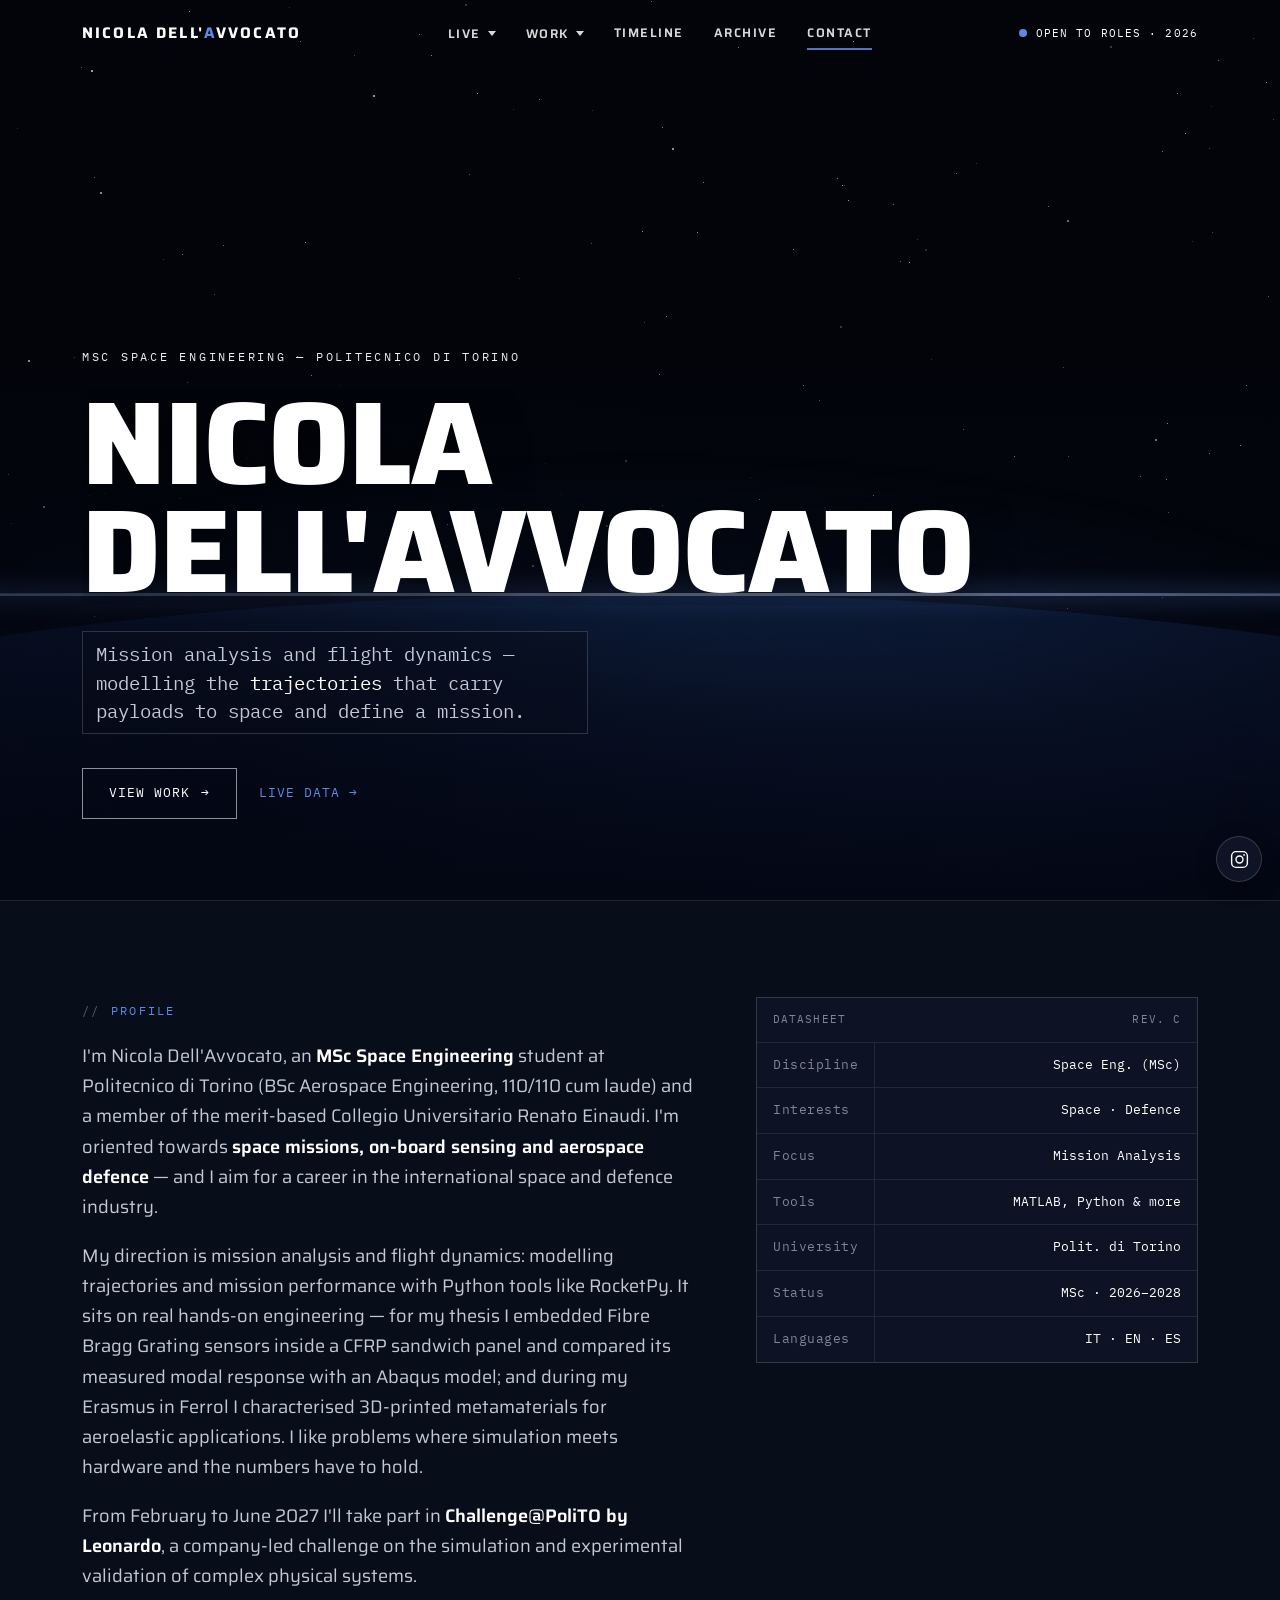
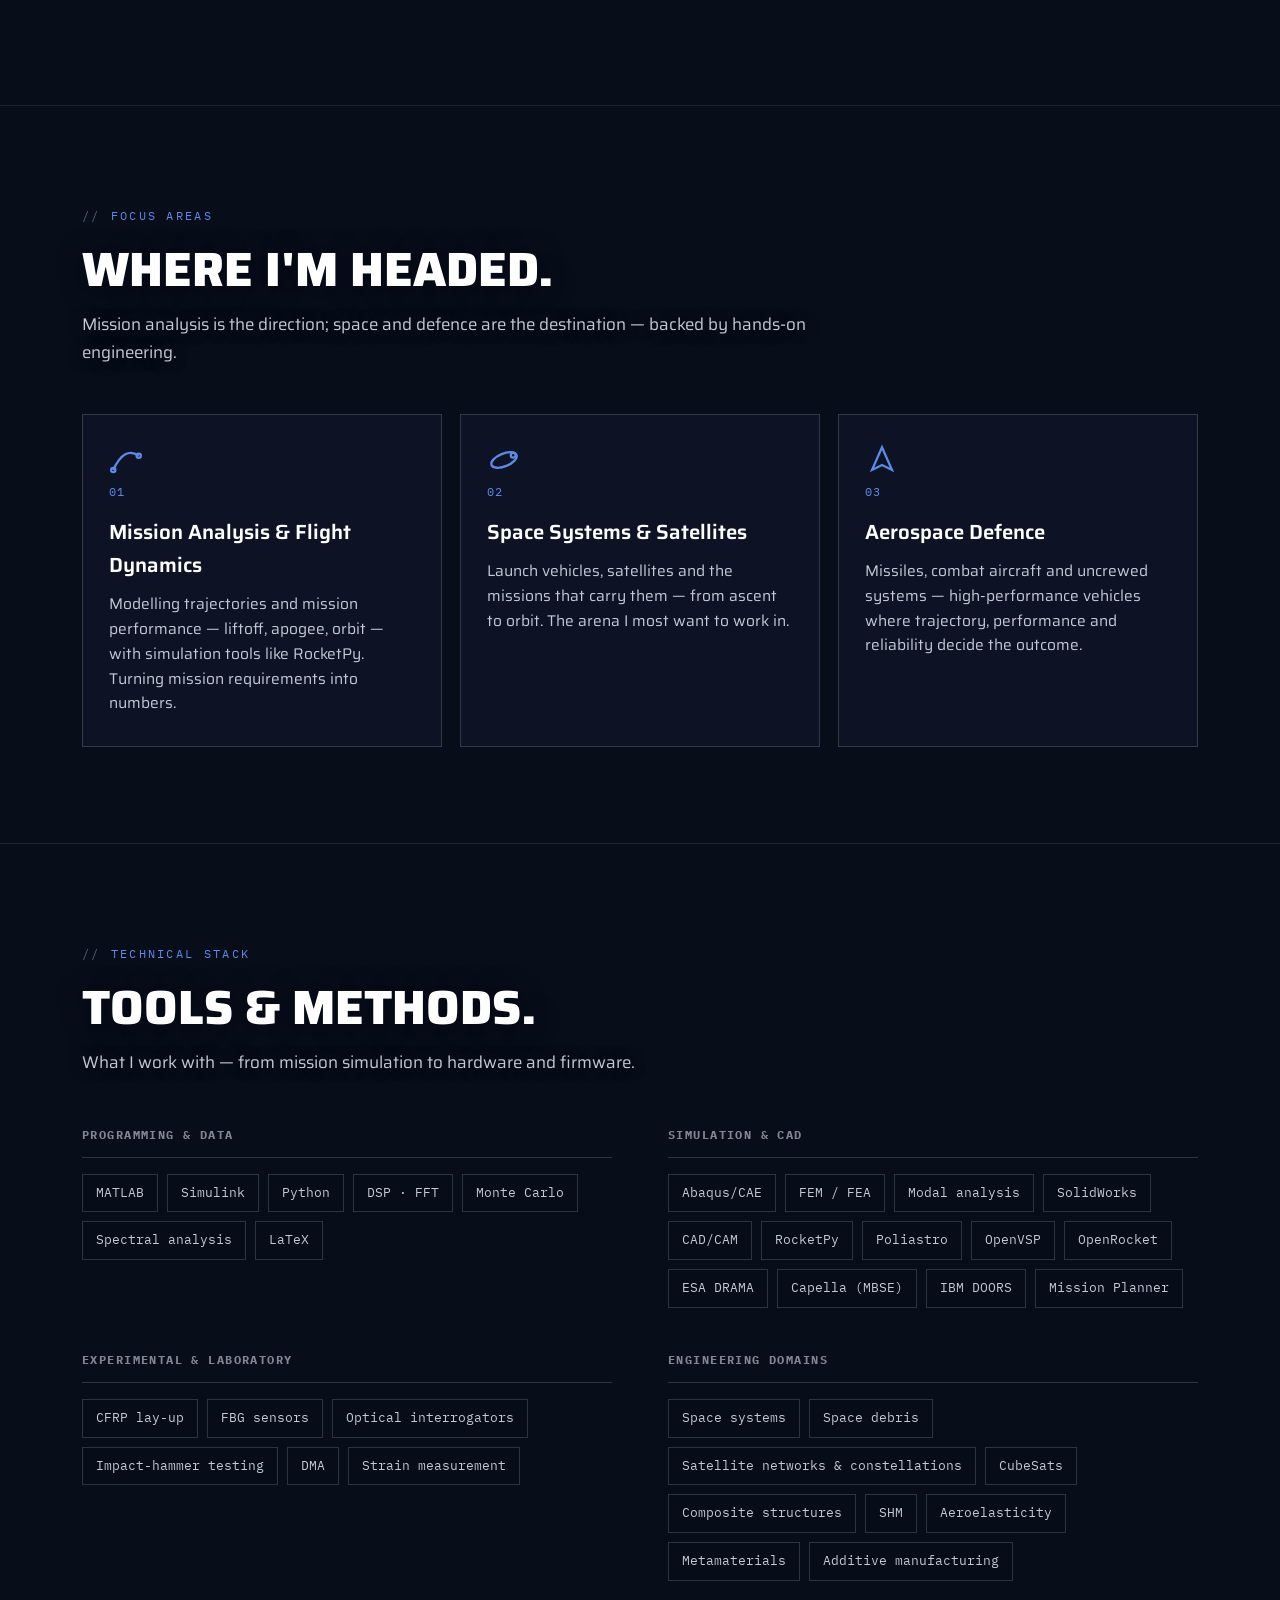
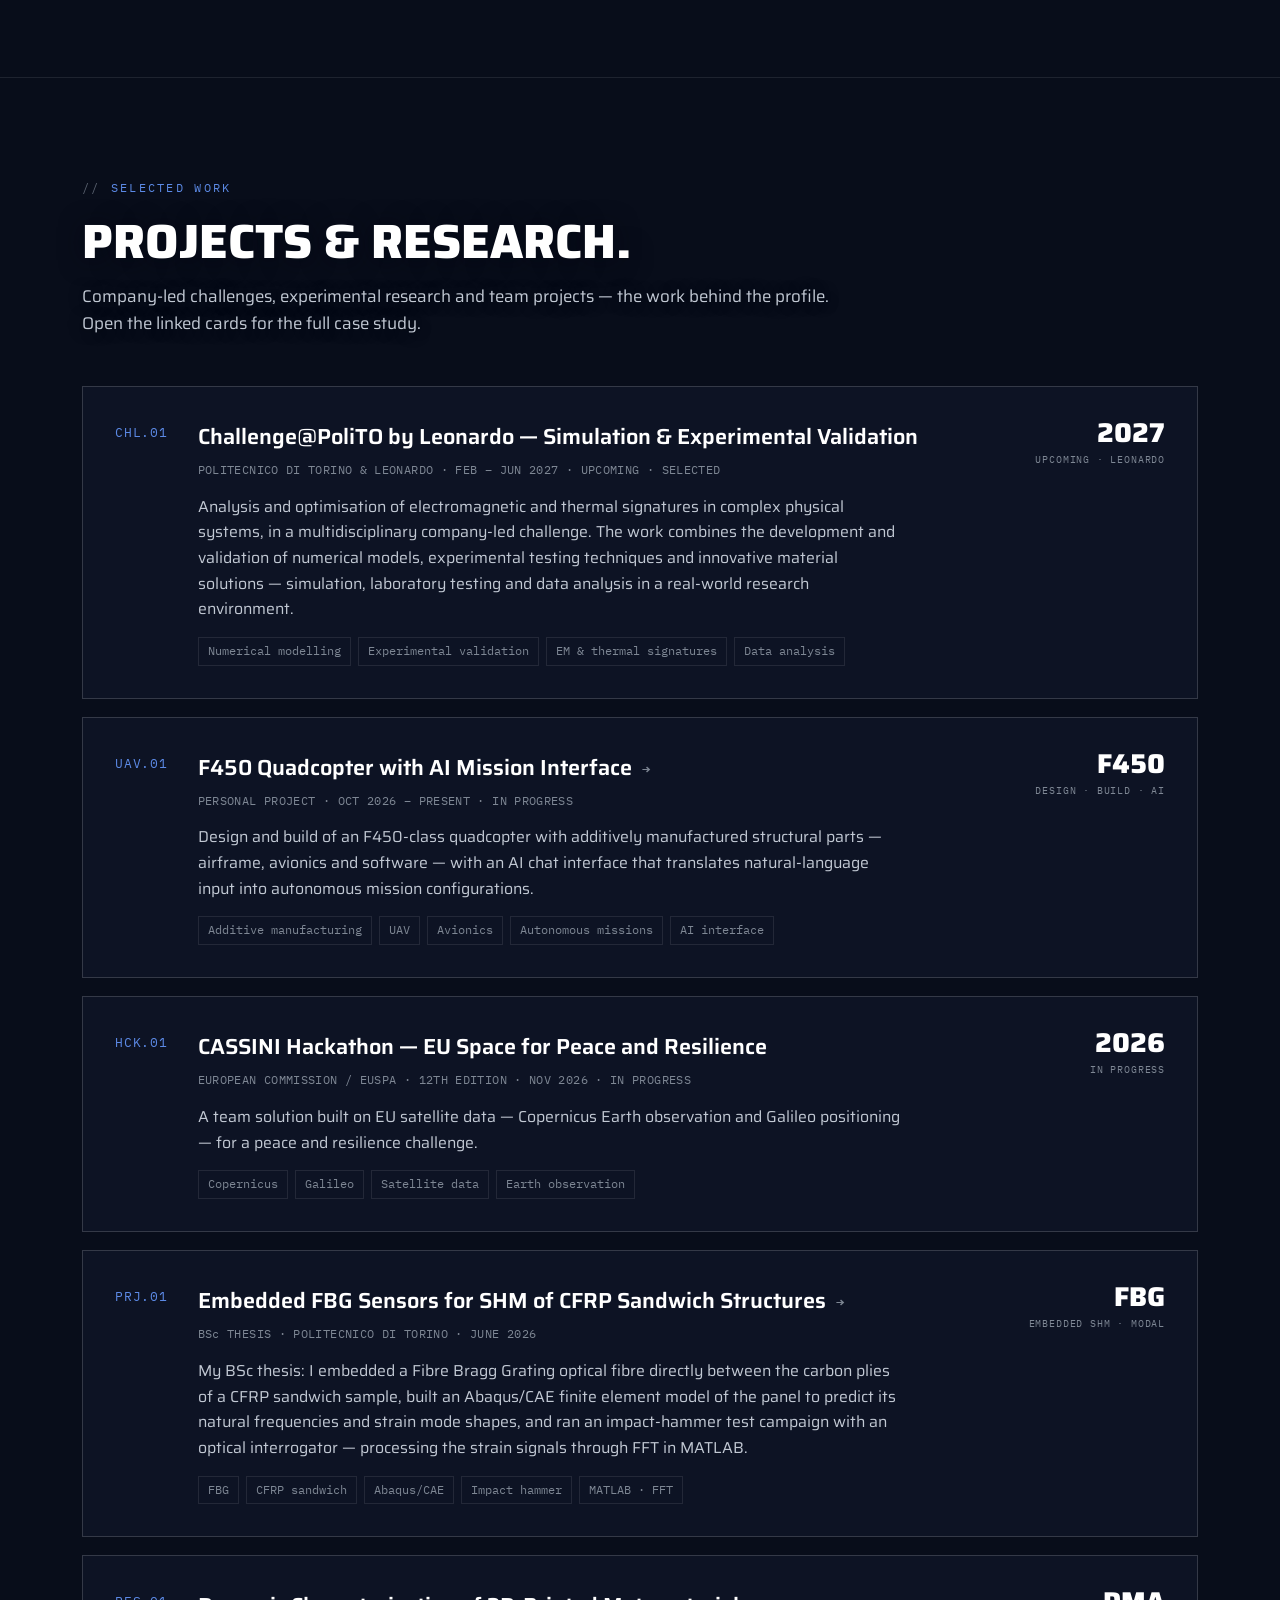
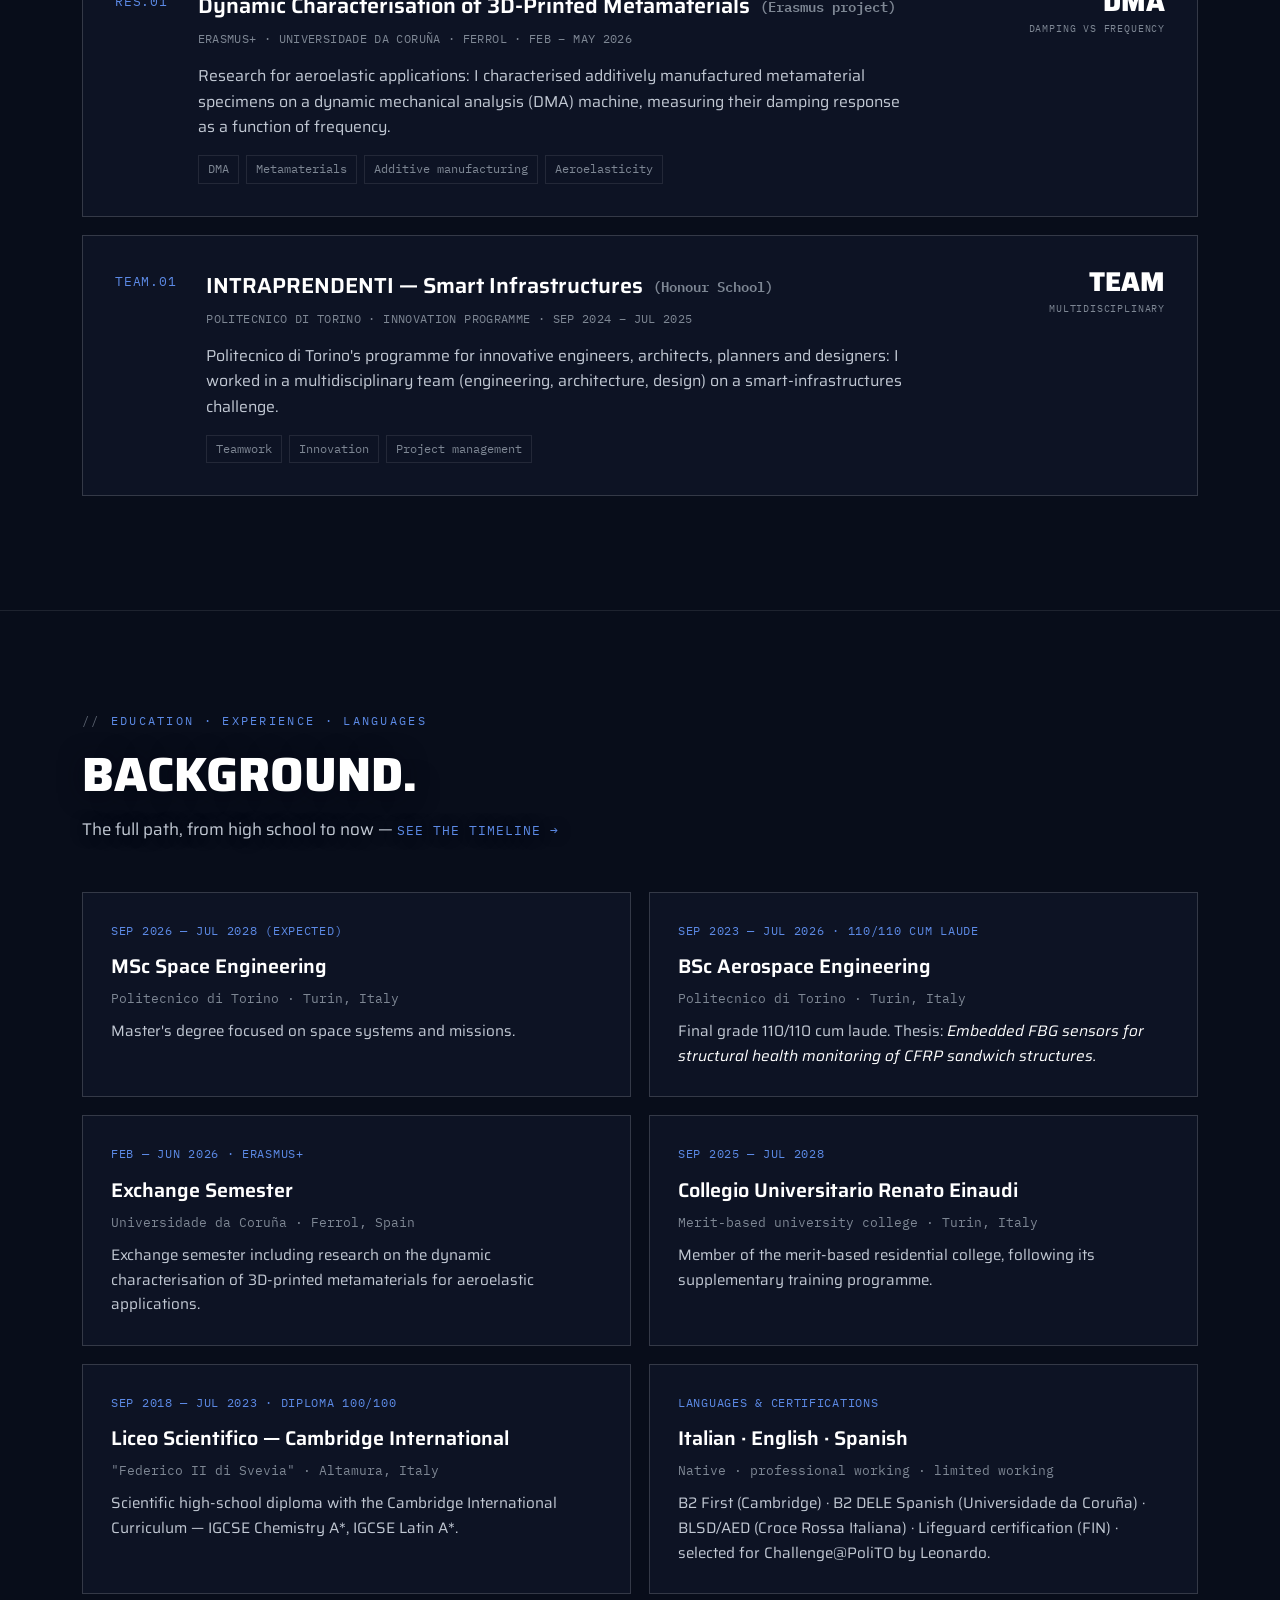
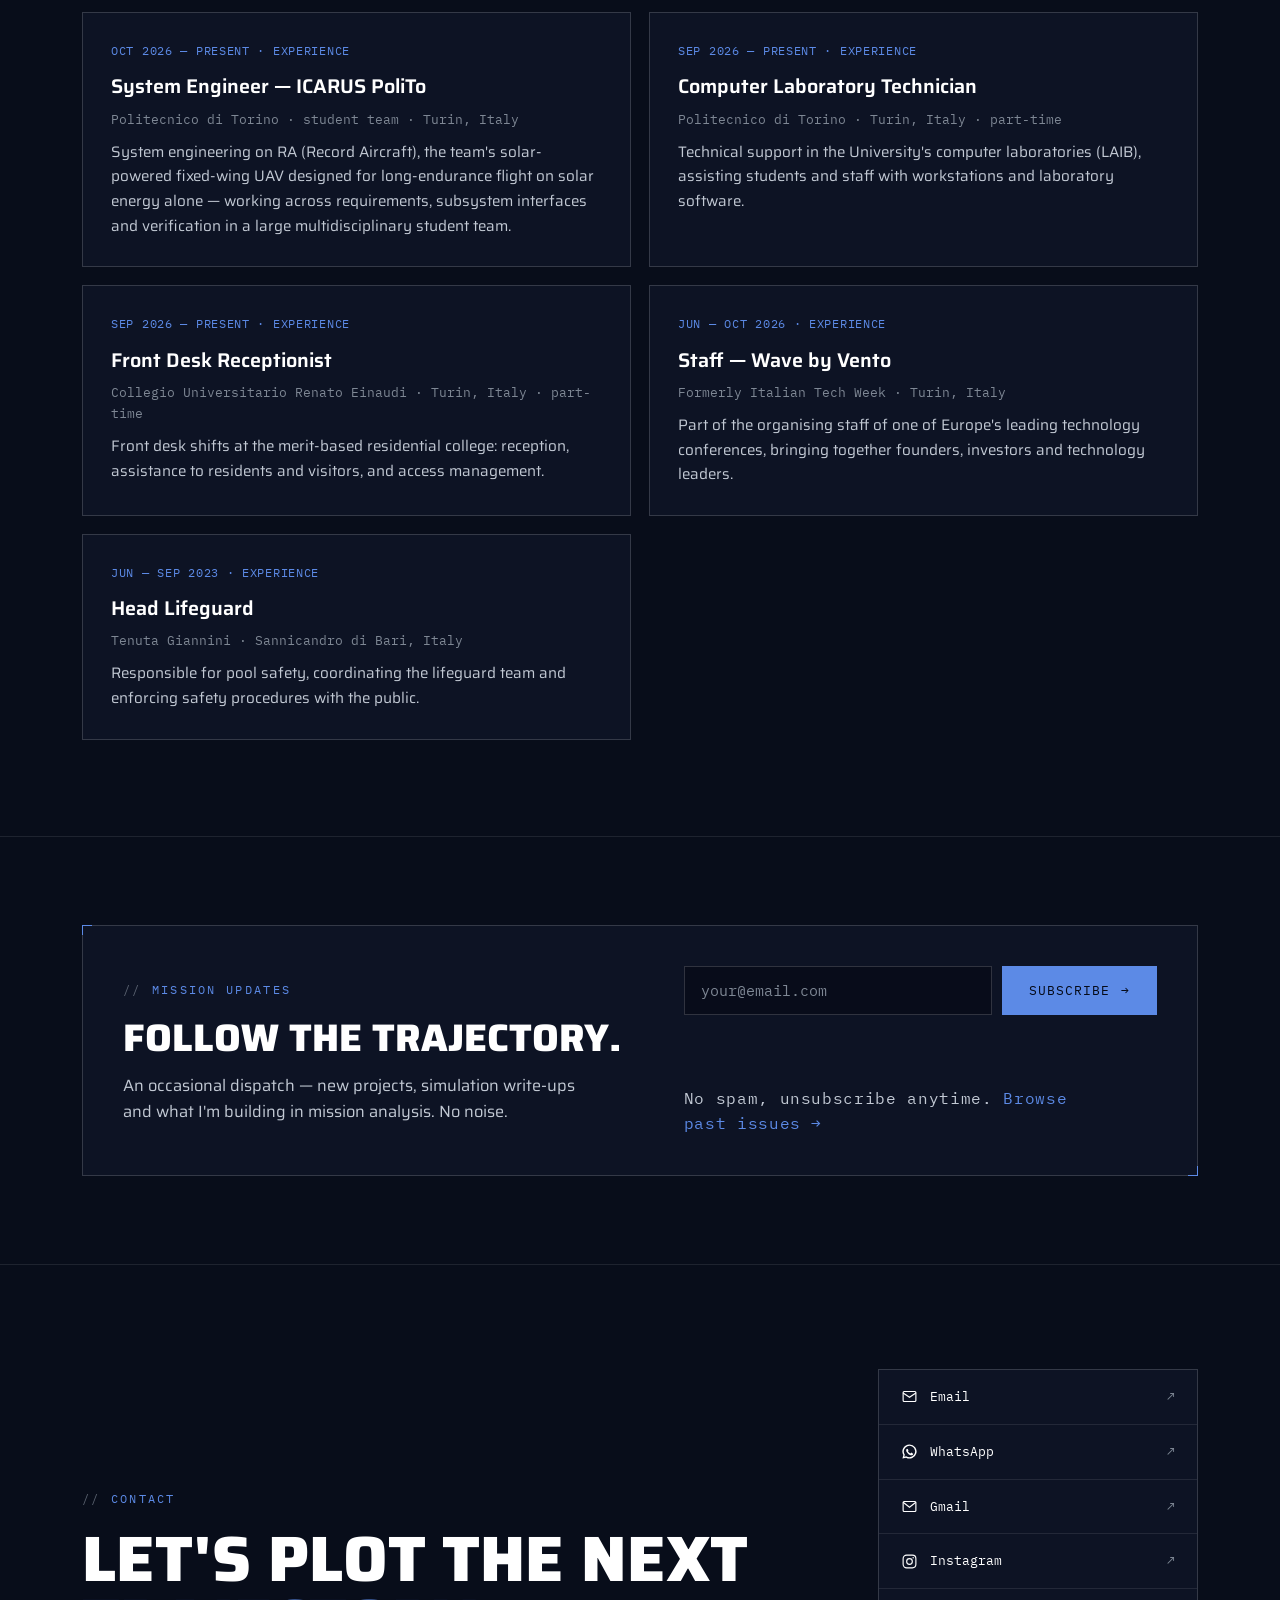
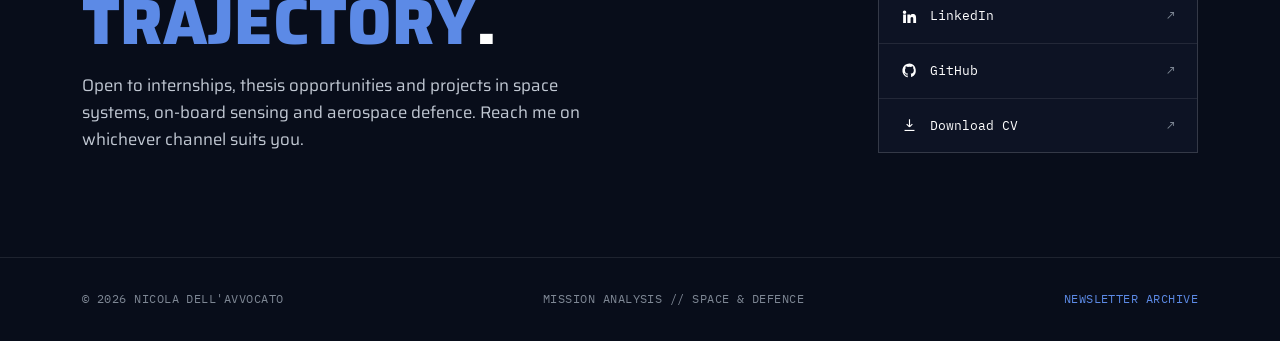
==== commit 207b5050: "Aggiunge IBM DOORS alle competenze Co-Authored-By: Claude Opus 5 <noreply@anthropic.com> Claude-Sess" ====
--- a/index.html
+++ b/index.html
@@ -152,7 +152,7 @@
       </div>
       <div class="stack-col reveal">
         <h4>Simulation &amp; CAD</h4>
-        <div class="tags"><span class="tag">Abaqus/CAE</span><span class="tag">FEM / FEA</span><span class="tag">Modal analysis</span><span class="tag">SolidWorks</span><span class="tag">CAD/CAM</span><span class="tag">RocketPy</span><span class="tag">Poliastro</span><span class="tag">OpenVSP</span><span class="tag">OpenRocket</span><span class="tag">ESA DRAMA</span><span class="tag">Capella (MBSE)</span><span class="tag">Mission Planner</span></div>
+        <div class="tags"><span class="tag">Abaqus/CAE</span><span class="tag">FEM / FEA</span><span class="tag">Modal analysis</span><span class="tag">SolidWorks</span><span class="tag">CAD/CAM</span><span class="tag">RocketPy</span><span class="tag">Poliastro</span><span class="tag">OpenVSP</span><span class="tag">OpenRocket</span><span class="tag">ESA DRAMA</span><span class="tag">Capella (MBSE)</span><span class="tag">IBM DOORS</span><span class="tag">Mission Planner</span></div>
       </div>
       <div class="stack-col reveal">
         <h4>Experimental &amp; Laboratory</h4>
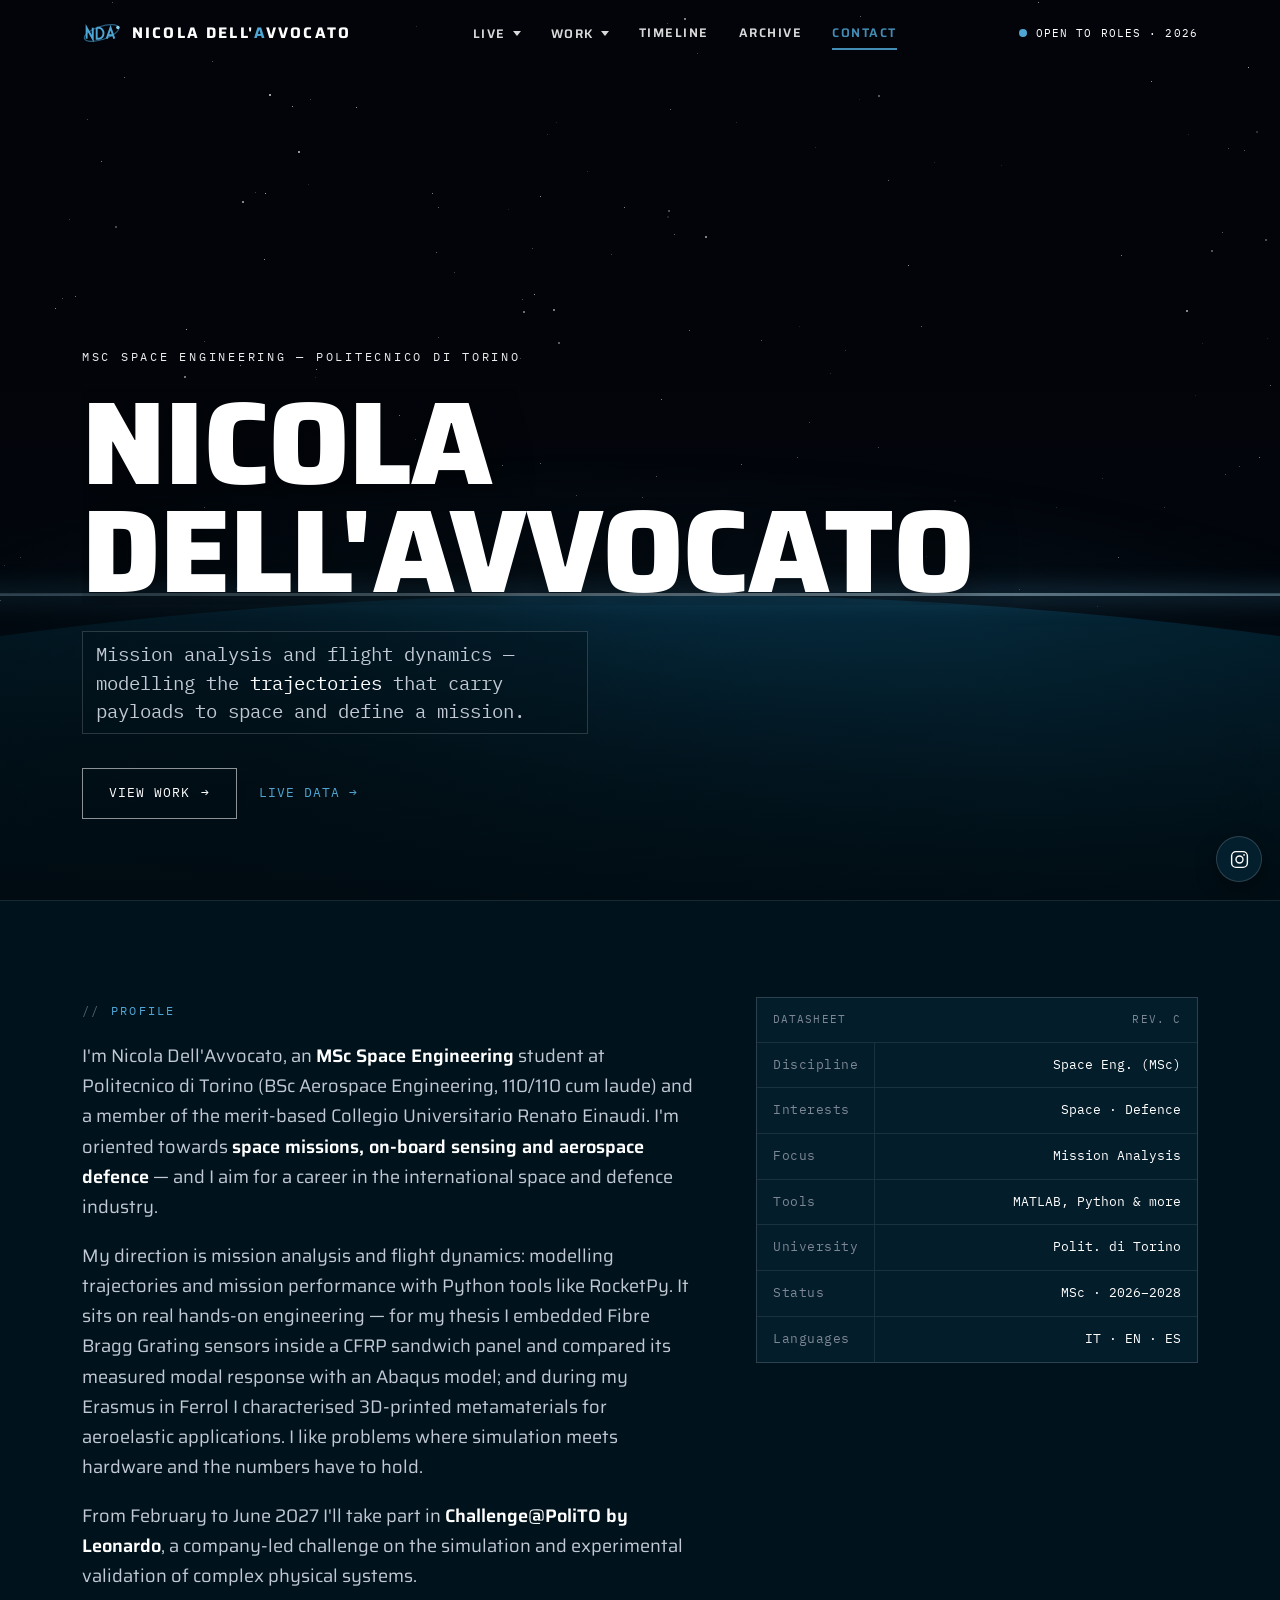
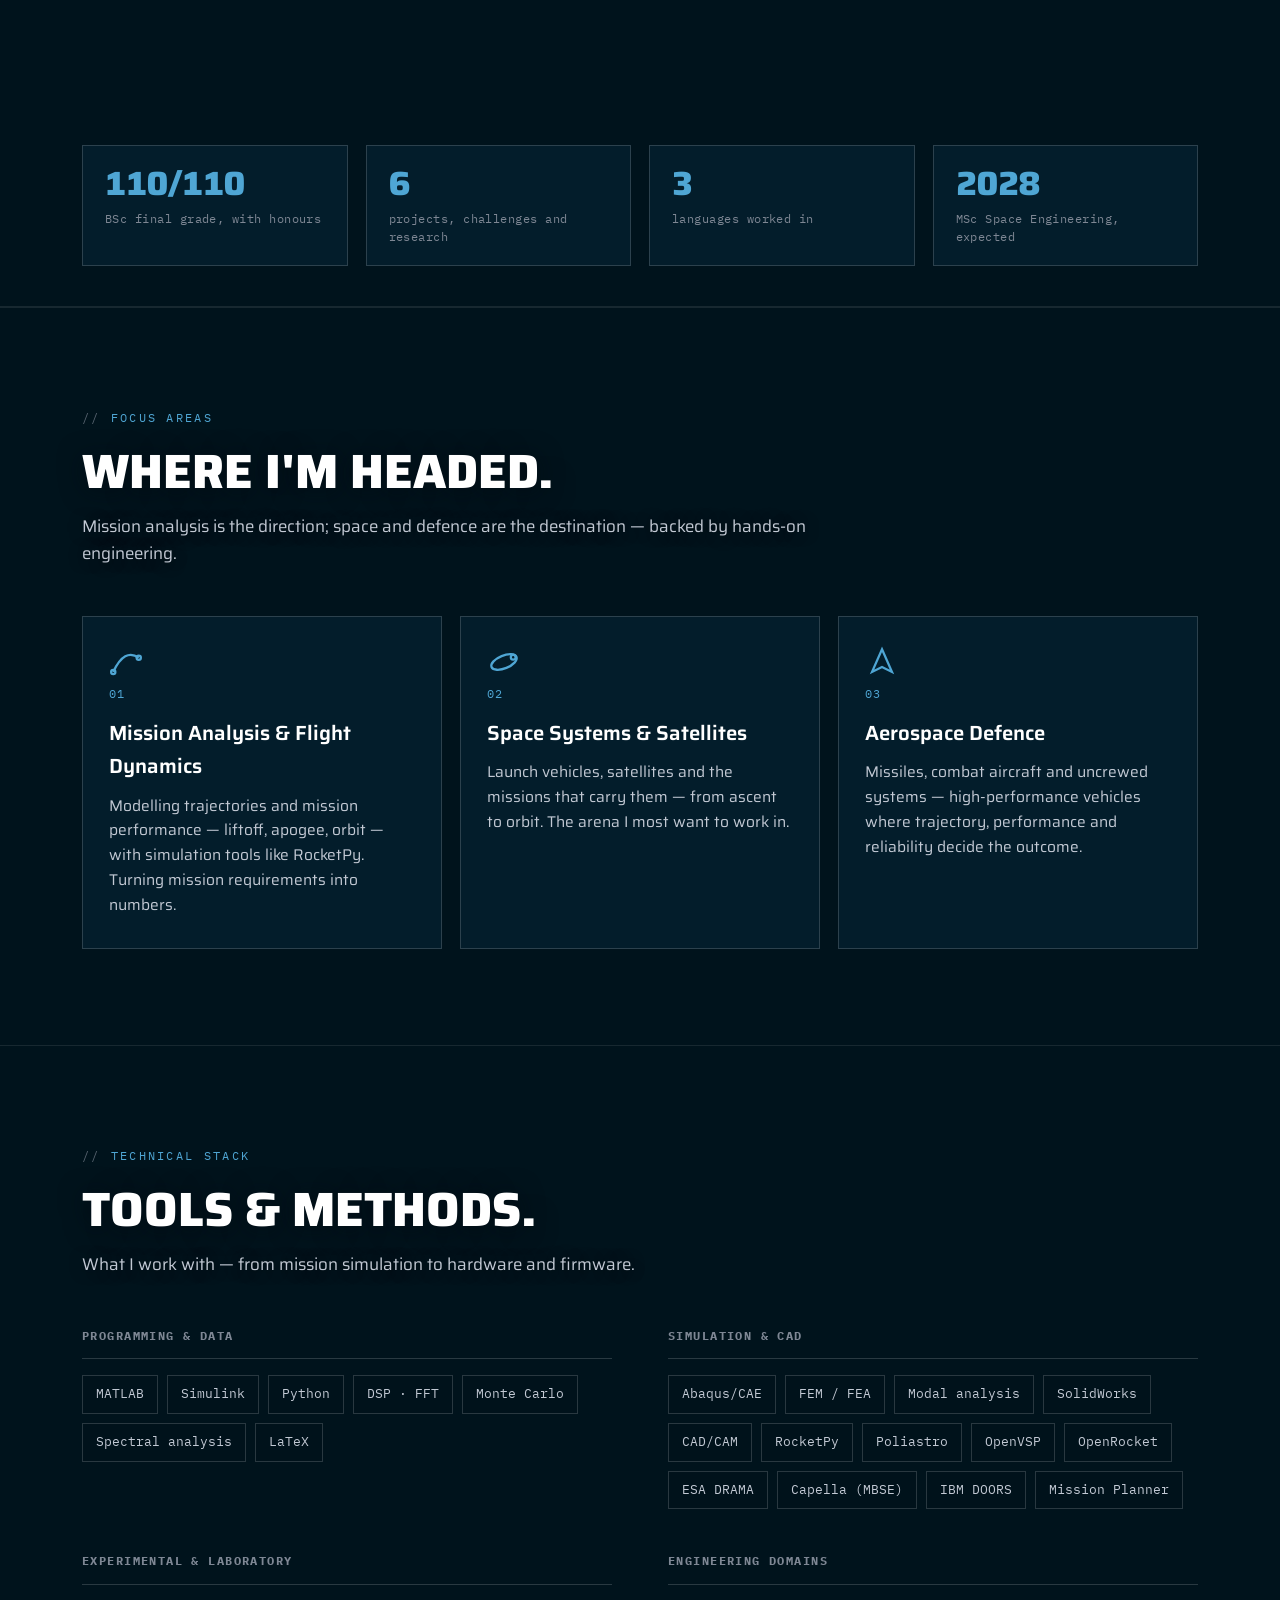
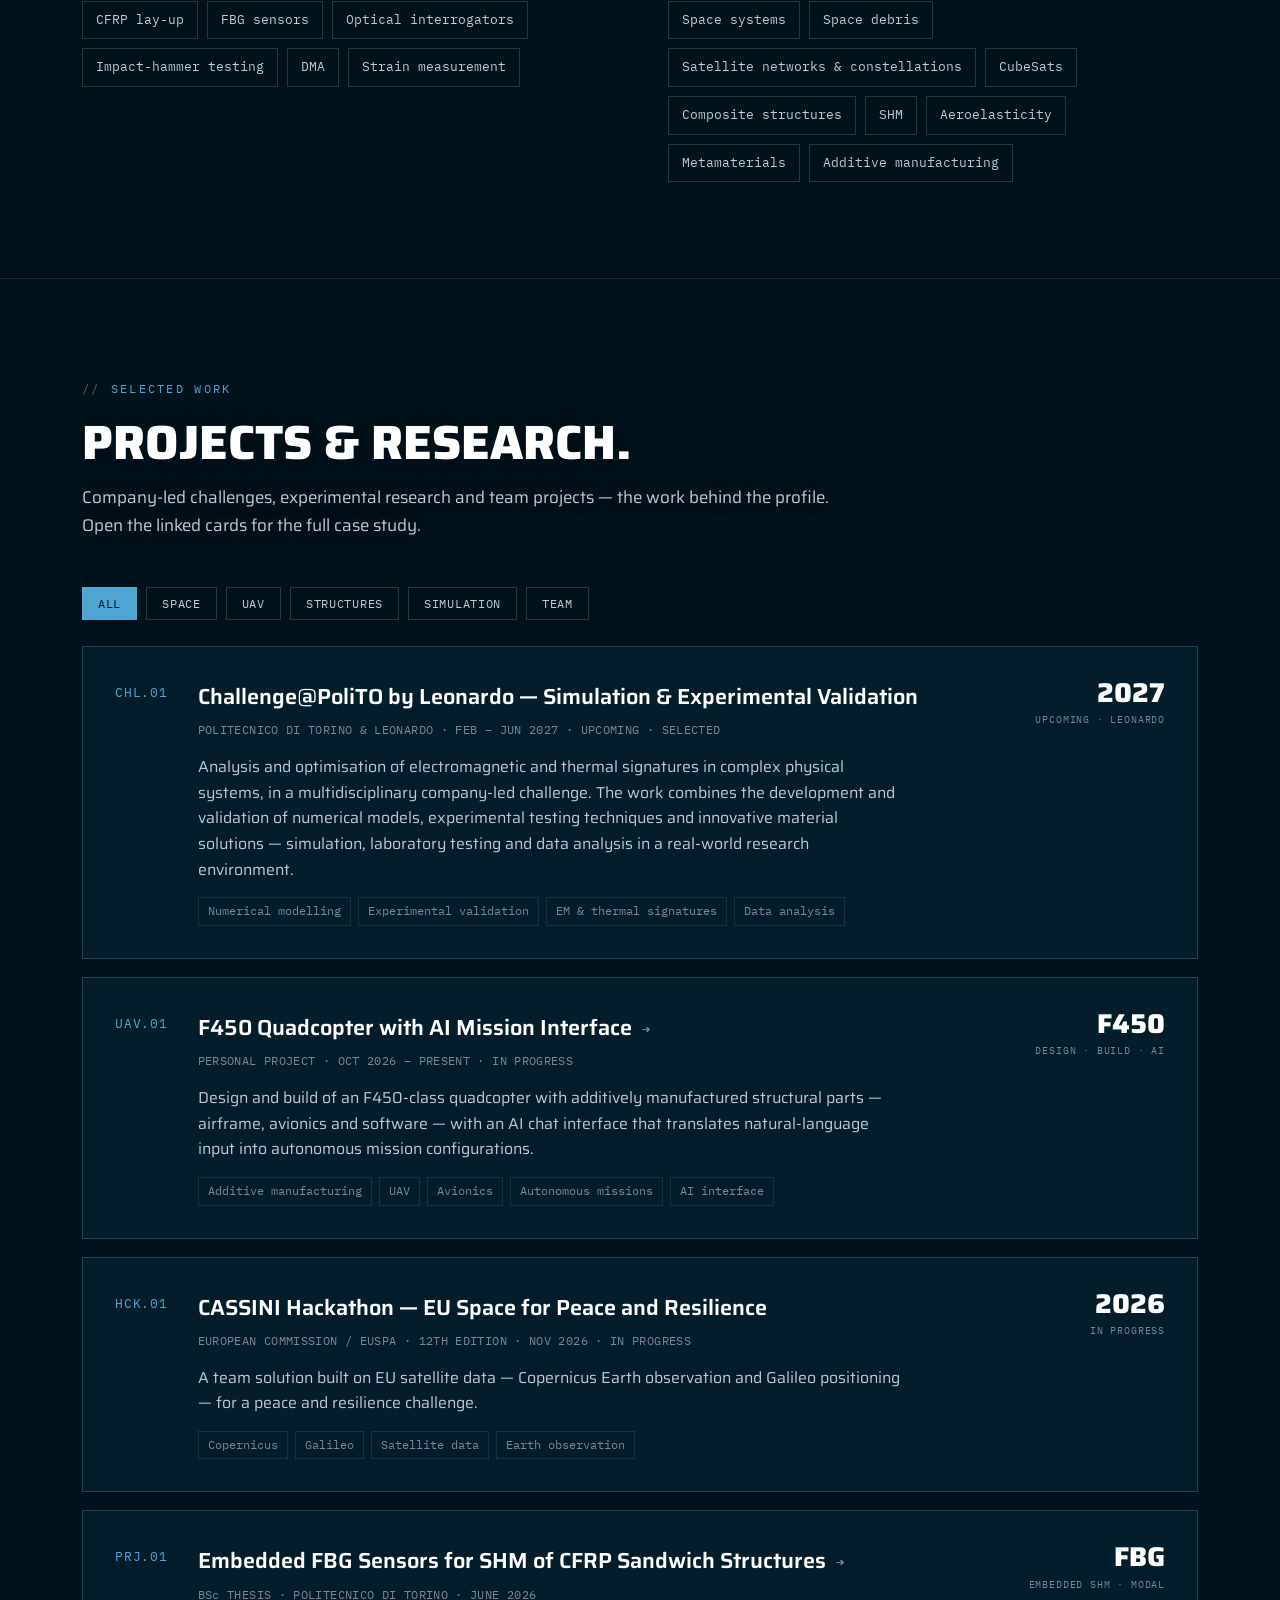
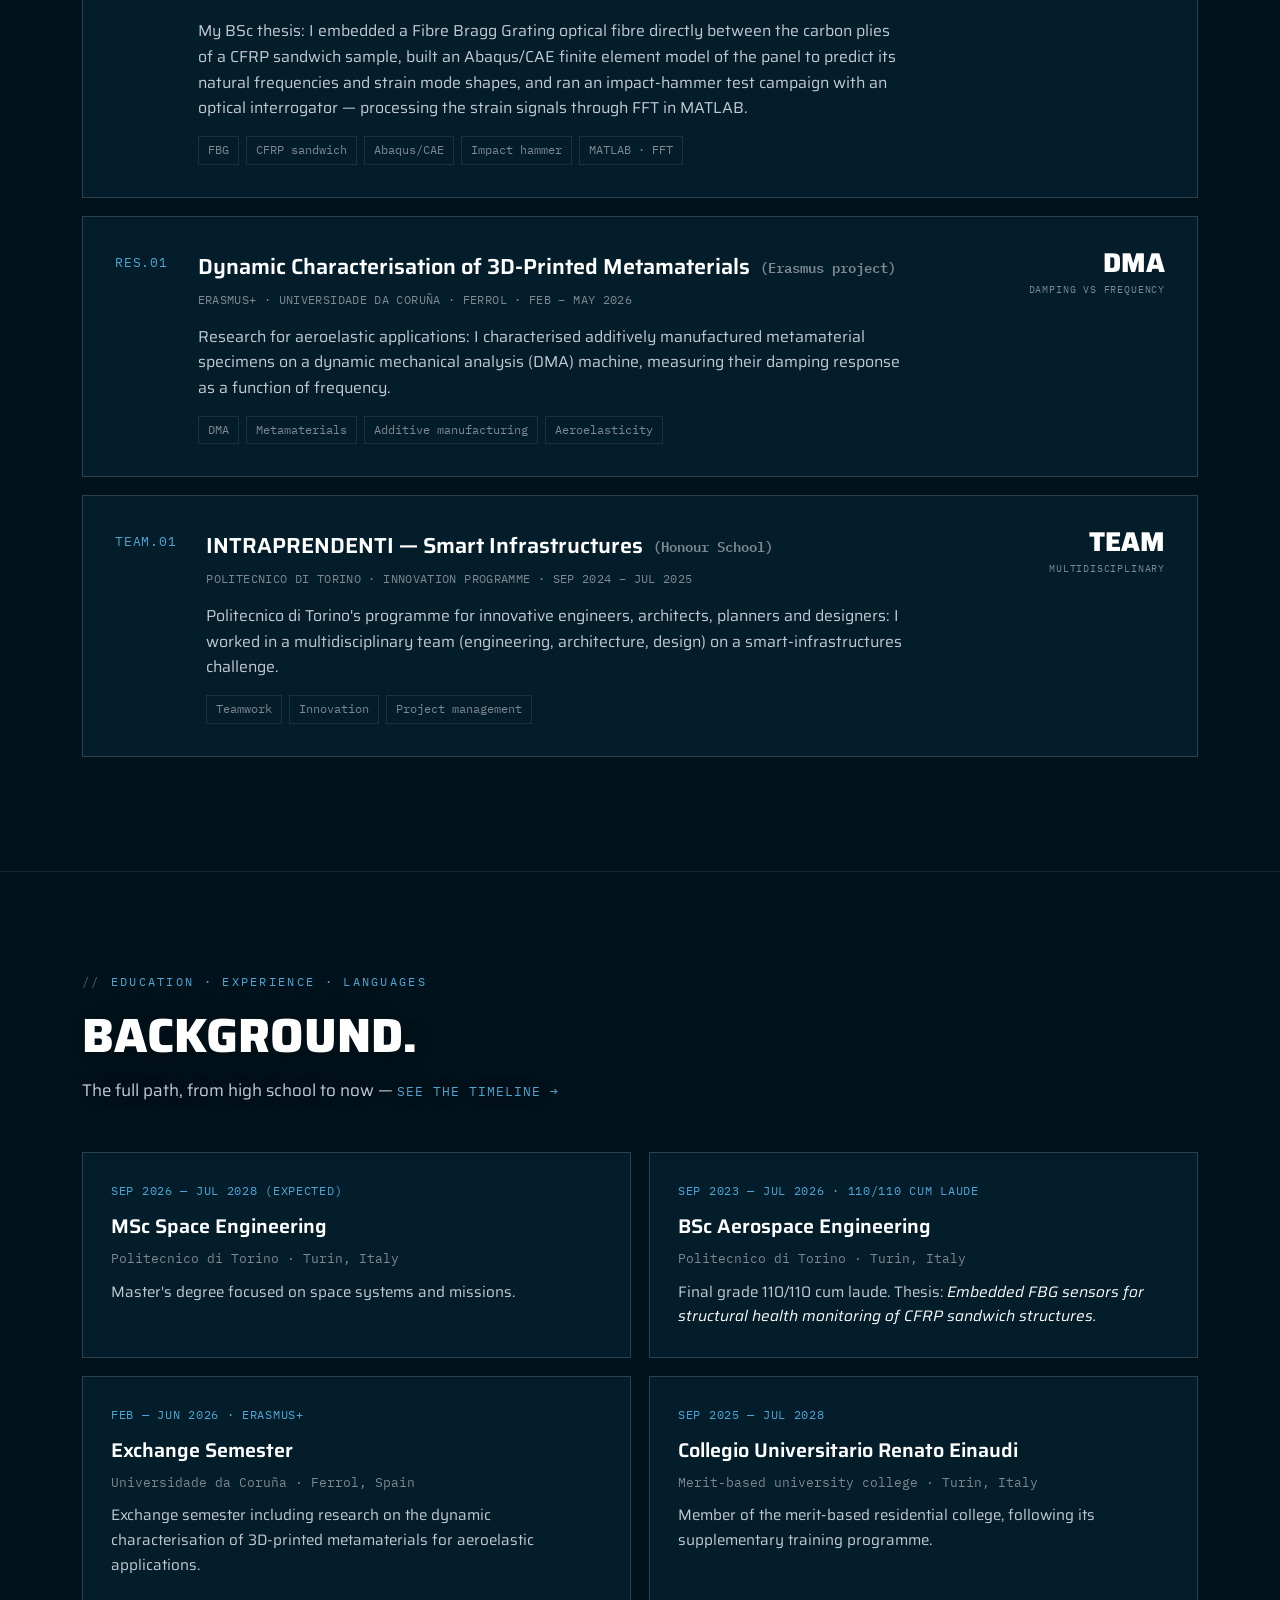
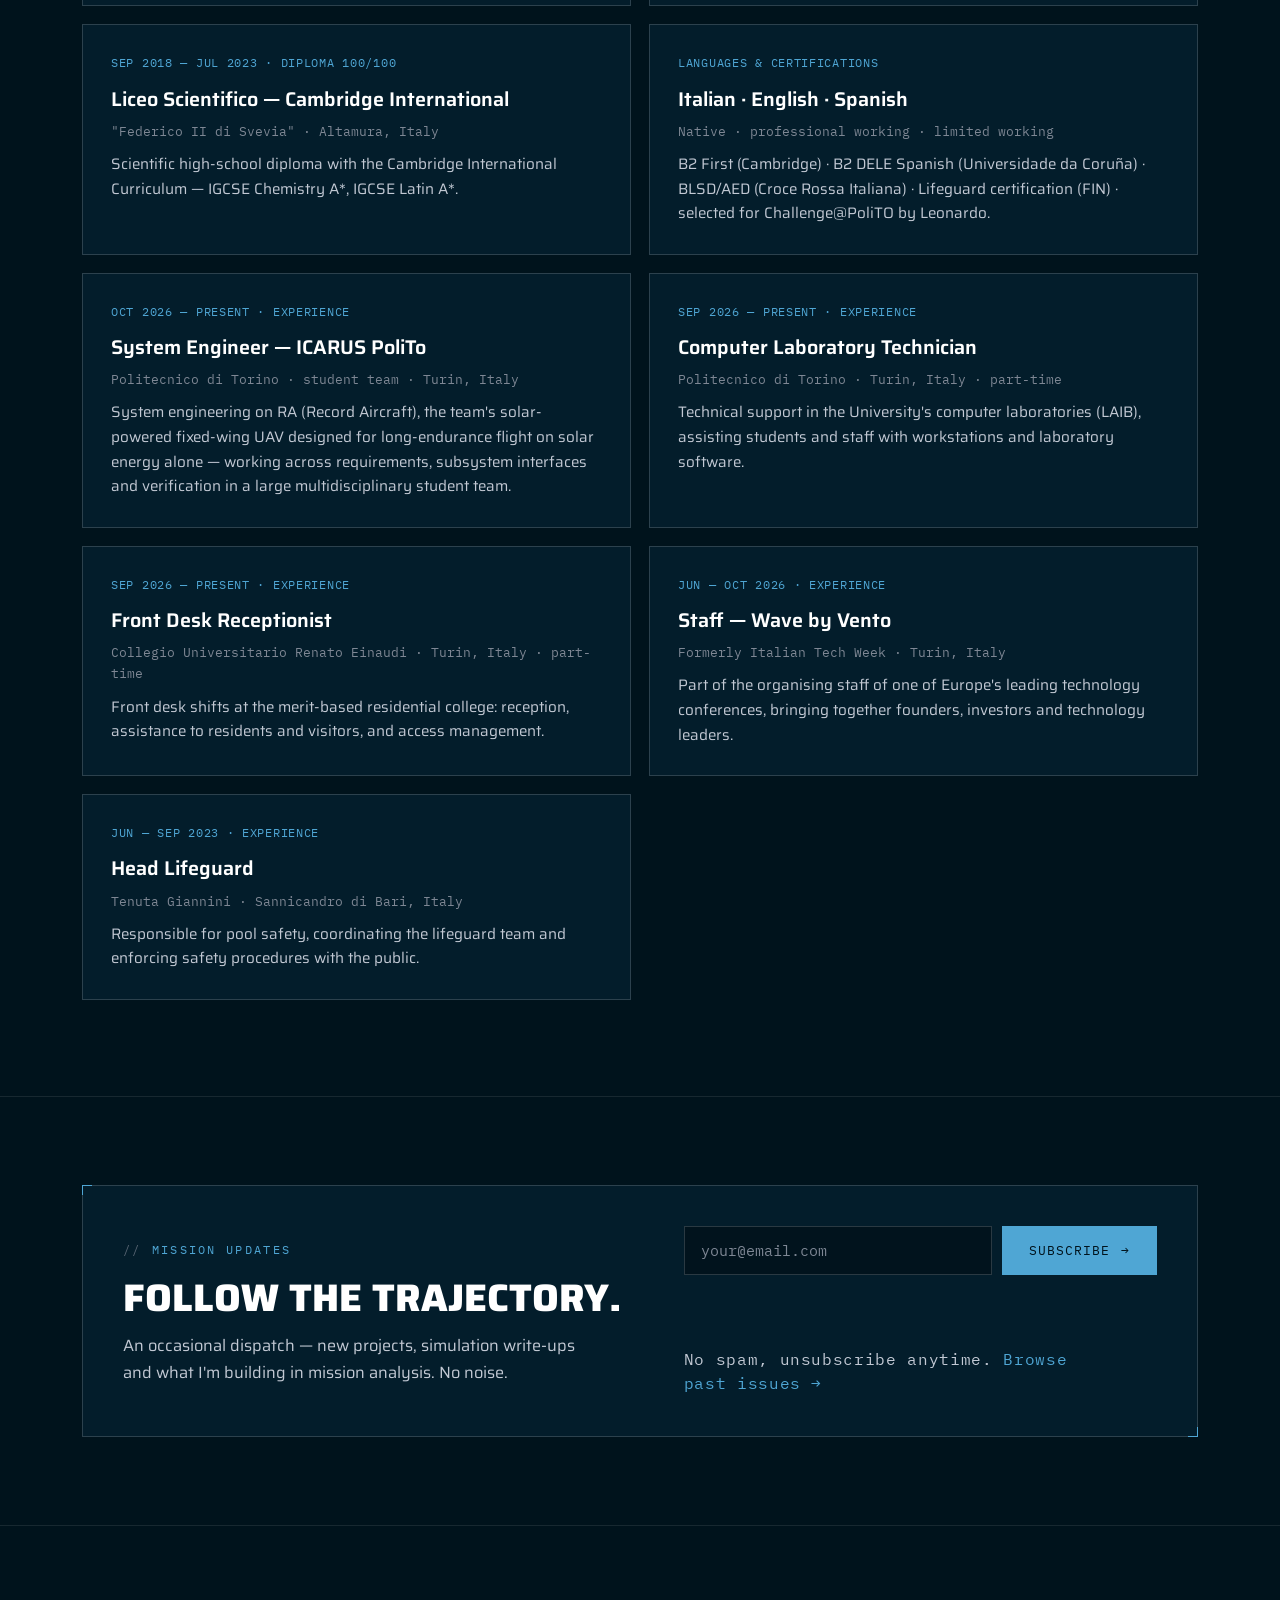
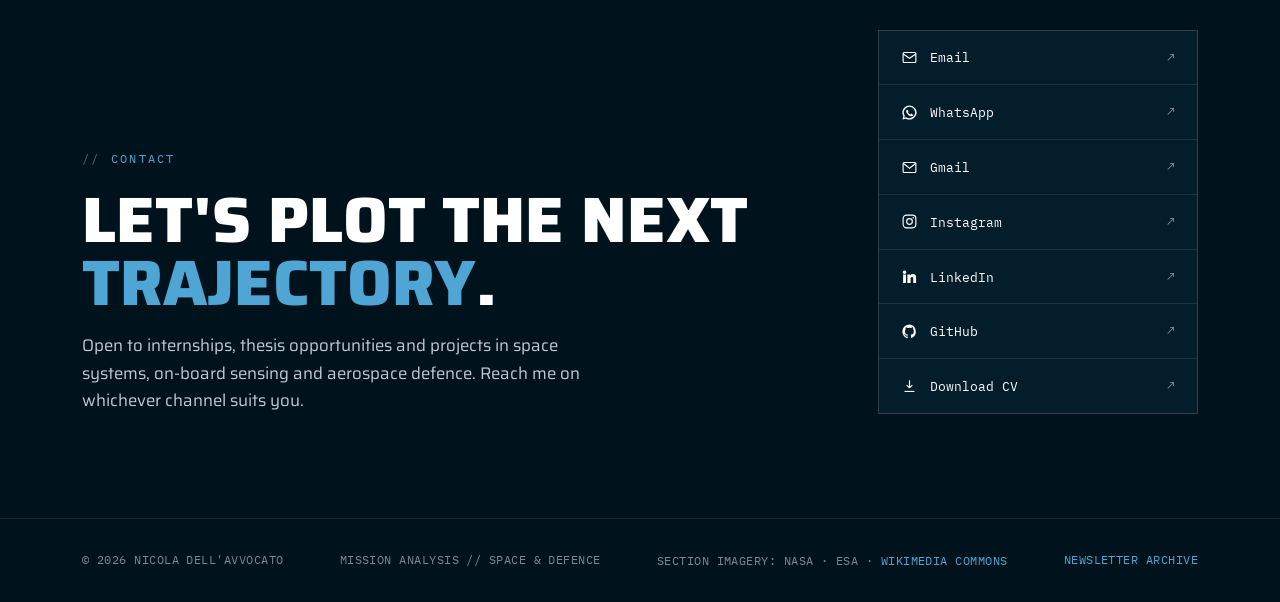
==== commit 9cf2386d: "Palette ESA, logo NDA, immagini uniche e sito piu interattivo - Palette portata sul blu cosmos ESA, " ====
--- a/index.html
+++ b/index.html
@@ -11,6 +11,10 @@
 <link rel="preconnect" href="https://fonts.googleapis.com">
 <link rel="preconnect" href="https://fonts.gstatic.com" crossorigin>
 <link href="https://fonts.googleapis.com/css2?family=Saira:wght@400;500;600;700;800&family=IBM+Plex+Mono:wght@400;500&display=swap" rel="stylesheet">
+<link rel="icon" href="images/logo.svg" type="image/svg+xml">
+<link rel="icon" href="images/favicon-32.png" sizes="32x32" type="image/png">
+<link rel="apple-touch-icon" href="images/favicon-180.png">
+<meta name="theme-color" content="#00131C">
 <link rel="stylesheet" href="styles.css">
 </head>
 <body>
@@ -21,7 +25,7 @@
 <!-- ============ NAV ============ -->
 <header class="nav">
   <div class="container nav-inner">
-    <a class="brand" href="index.html">NICOLA DELL'<span class="x">A</span>VVOCATO</a>
+    <a class="brand" href="index.html"><svg class="brandmark" viewBox="0 0 88 64" aria-hidden="true" focusable="false"><ellipse cx="44" cy="32" rx="41" ry="15" fill="none" stroke="#2A5F80" stroke-width="2.6" transform="rotate(-18 44 32)"/><circle cx="81.5" cy="19.6" r="4" fill="#8FD2EE"/><g fill="none" stroke="#4FA6D4" stroke-width="4.4" stroke-linecap="butt"><path d="M10 45V20l14 25V20"/><path d="M33 20h4.6a11 12.5 0 0 1 0 25H33V20"/><path d="M56 45l8.6-25 8.6 25M59.4 37.2h10.4"/></g></svg><span class="brandtext">NICOLA DELL'<span class="x">A</span>VVOCATO</span></a>
     <nav class="nav-links" id="navLinks" aria-label="Primary">
       <div class="nav-item has-drop">
         <button type="button" class="drop-trigger" aria-haspopup="true" aria-expanded="false">live <span class="caret" aria-hidden="true"></span></button>
@@ -80,7 +84,7 @@
 </section>
 
 <!-- ============ PROFILE ============ -->
-<section class="block bg-launch" id="profile">
+<section class="block bg-ariane" id="profile">
   <div class="container">
     <div class="profile-grid">
       <div class="profile-prose reveal">
@@ -106,6 +110,18 @@
   </div>
 </section>
 
+<!-- ============ KEY FIGURES ============ -->
+<section class="statstrip bg-jet">
+  <div class="container">
+    <div class="stats">
+      <div class="stat reveal"><div class="sv" data-count="110" data-suffix="/110">110/110</div><div class="sl">BSc final grade, with honours</div></div>
+      <div class="stat reveal"><div class="sv" data-count="6">6</div><div class="sl">projects, challenges and research</div></div>
+      <div class="stat reveal"><div class="sv" data-count="3">3</div><div class="sl">languages worked in</div></div>
+      <div class="stat reveal"><div class="sv" data-count="2028">2028</div><div class="sl">MSc Space Engineering, expected</div></div>
+    </div>
+  </div>
+</section>
+
 <!-- ============ FOCUS ============ -->
 <section class="block bg-earthrise" id="focus">
   <div class="container">
@@ -138,7 +154,7 @@
 </section>
 
 <!-- ============ STACK ============ -->
-<section class="block bg-bluemarble" id="stack">
+<section class="block bg-esoc2" id="stack">
   <div class="container">
     <div class="block-head reveal">
       <span class="eyebrow">Technical Stack</span>
@@ -167,7 +183,7 @@
 </section>
 
 <!-- ============ WORK ============ -->
-<section class="block bg-jet" id="work">
+<section class="block bg-tunnel" id="work">
   <div class="container">
     <div class="block-head reveal">
       <span class="eyebrow">Selected Work</span>
@@ -175,7 +191,16 @@
       <p>Company-led challenges, experimental research and team projects — the work behind the profile. Open the linked cards for the full case study.</p>
     </div>
 
-    <div class="record static reveal">
+    <div class="filters reveal" data-filter-bar role="group" aria-label="Filter projects by topic">
+      <button type="button" class="chip" data-tag="all" aria-pressed="true">All</button>
+      <button type="button" class="chip" data-tag="space" aria-pressed="false">Space</button>
+      <button type="button" class="chip" data-tag="uav" aria-pressed="false">UAV</button>
+      <button type="button" class="chip" data-tag="structures" aria-pressed="false">Structures</button>
+      <button type="button" class="chip" data-tag="simulation" aria-pressed="false">Simulation</button>
+      <button type="button" class="chip" data-tag="team" aria-pressed="false">Team</button>
+    </div>
+
+    <div class="record static reveal" data-tags="simulation structures">
       <div class="desig">CHL.01</div>
       <div>
         <h3>Challenge@PoliTO by Leonardo — Simulation &amp; Experimental Validation</h3>
@@ -186,7 +211,7 @@
       <div class="metric"><div class="big">2027</div><div class="lab">upcoming · Leonardo</div></div>
     </div>
 
-    <a class="record reveal" href="work-f450.html">
+    <a class="record reveal" href="work-f450.html" data-tags="uav">
       <div class="desig">UAV.01</div>
       <div>
         <h3>F450 Quadcopter with AI Mission Interface <span class="go">→</span></h3>
@@ -197,7 +222,7 @@
       <div class="metric"><div class="big">F450</div><div class="lab">design · build · AI</div></div>
     </a>
 
-    <div class="record static reveal">
+    <div class="record static reveal" data-tags="space">
       <div class="desig">HCK.01</div>
       <div>
         <h3>CASSINI Hackathon — EU Space for Peace and Resilience</h3>
@@ -208,7 +233,7 @@
       <div class="metric"><div class="big">2026</div><div class="lab">in progress</div></div>
     </div>
 
-    <a class="record reveal" href="work-fbg.html">
+    <a class="record reveal" href="work-fbg.html" data-tags="structures simulation">
       <div class="desig">PRJ.01</div>
       <div>
         <h3>Embedded FBG Sensors for SHM of CFRP Sandwich Structures <span class="go">→</span></h3>
@@ -219,7 +244,7 @@
       <div class="metric"><div class="big">FBG</div><div class="lab">embedded SHM · modal</div></div>
     </a>
 
-    <div class="record static reveal">
+    <div class="record static reveal" data-tags="structures">
       <div class="desig">RES.01</div>
       <div>
         <h3>Dynamic Characterisation of 3D-Printed Metamaterials <span class="go">(Erasmus project)</span></h3>
@@ -230,7 +255,7 @@
       <div class="metric"><div class="big">DMA</div><div class="lab">damping vs frequency</div></div>
     </div>
 
-    <div class="record static reveal">
+    <div class="record static reveal" data-tags="team">
       <div class="desig">TEAM.01</div>
       <div>
         <h3>INTRAPRENDENTI — Smart Infrastructures <span class="go">(Honour School)</span></h3>
@@ -241,11 +266,13 @@
       <div class="metric"><div class="big">TEAM</div><div class="lab">multidisciplinary</div></div>
     </div>
 
+
+    <p class="filter-empty" hidden>No project matches this filter.</p>
   </div>
 </section>
 
 <!-- ============ EDUCATION ============ -->
-<section class="block bg-bluemarble" id="education">
+<section class="block bg-vegasentinel" id="education">
   <div class="container">
     <div class="block-head reveal">
       <span class="eyebrow">Education · Experience · Languages</span>
@@ -324,7 +351,7 @@
 </section>
 
 <!-- ============ NEWSLETTER ============ -->
-<section class="news bg-launch" id="newsletter">
+<section class="news bg-esoc3" id="newsletter">
   <div class="container">
     <div class="news-card reveal">
       <span class="corner tl"></span><span class="corner br"></span>
@@ -383,6 +410,7 @@
   <div class="container foot-inner">
     <span>© <span data-year>2026</span> Nicola Dell'Avvocato</span>
     <span>Mission Analysis // Space &amp; Defence</span>
+    <span class="credits">Section imagery: NASA · ESA · <a href="https://commons.wikimedia.org/" target="_blank" rel="noopener" style="color:var(--accent);text-decoration:none;">Wikimedia Commons</a></span>
     <span><a href="archive.html" style="color:var(--accent);text-decoration:none;">Newsletter archive</a></span>
   </div>
 </footer>
--- a/styles.css
+++ b/styles.css
@@ -5,17 +5,17 @@
    ================================================================= */
 
 :root{
-  --bg:#080D1A;
-  --panel:rgba(16,22,40,0.78);      /* frosted over section photos */
-  --panel-solid:#101628;
-  --panel-2:rgba(20,27,48,0.82);
+  --bg:#00131C;
+  --panel:rgba(4,33,48,0.78);      /* frosted over section photos */
+  --panel-solid:#042130;
+  --panel-2:rgba(6,40,56,0.82);
   --line:rgba(255,255,255,0.09);
   --line-2:rgba(255,255,255,0.16);
   --t1:#FFFFFF;
   --t2:#C2C9D4;
   --t3:#7E8794;
-  --accent:#5C8AE6;
-  --accent-soft:rgba(92,138,230,0.16);
+  --accent:#4FA6D4;
+  --accent-soft:rgba(79,166,212,0.16);
   --danger:#E2552F;
   --font-display:"Saira",system-ui,sans-serif;
   --font-body:"Saira",system-ui,sans-serif;
@@ -24,11 +24,13 @@
   --read:780px;
 
   /* Section veil — keeps the photo visible (light veil) while text stays legible */
-  --veil:linear-gradient(180deg,rgba(8,13,26,0.82) 0%,rgba(8,13,26,0.72) 42%,rgba(8,13,26,0.90) 100%);
-
-  /* Public-domain backgrounds (NASA / U.S. Air Force) via Wikimedia's stable
-     Special:FilePath redirect, scaled to 1600px. Each section also has a dark
-     fallback, so the layout still reads if an image fails to load. */
+  --veil:linear-gradient(180deg,rgba(0,19,28,0.82) 0%,rgba(0,19,28,0.72) 42%,rgba(0,19,28,0.90) 100%);
+
+  /* Section backgrounds — one image per section, never repeated.
+     Public-domain and freely licensed photography (NASA / ESA / Wikimedia Commons)
+     served through Wikimedia's stable Special:FilePath redirect, scaled to 1600px.
+     Every section also has a dark fallback colour, so the layout still reads
+     if an image fails to load. Credits are listed in the page footer. */
   --img-iss:url("https://commons.wikimedia.org/wiki/Special:FilePath/STS-134%20International%20Space%20Station%20after%20undocking.jpg?width=1600");
   --img-launch:url("https://commons.wikimedia.org/wiki/Special:FilePath/STS-107%20launch.jpg?width=1600");
   --img-earthrise:url("https://commons.wikimedia.org/wiki/Special:FilePath/NASA-Apollo8-Dec24-Earthrise.jpg?width=1600");
@@ -36,6 +38,29 @@
   --img-jet:url("https://commons.wikimedia.org/wiki/Special:FilePath/F-22%20Raptor%20-%20070713-F-0986R-003.jpg?width=1600");
   --img-night:url("https://commons.wikimedia.org/wiki/Special:FilePath/Sounding%20Rockets%20Launch%20from%20the%20Marshall%20Islands.JPG?width=1600");
   --img-drone:url("https://commons.wikimedia.org/wiki/Special:FilePath/MQ-9%20Reaper%20UAV.jpg?width=1600");
+  --img-ariane:url("https://commons.wikimedia.org/wiki/Special:FilePath/Ariane%205%20with%20James%20Webb%20Space%20Telescope%20Prelaunch%20%28NHQ202112230012%29.jpg?width=1600");
+  --img-webb:url("https://commons.wikimedia.org/wiki/Special:FilePath/James%20Webb%20Space%20Telescope%20Launch%20%28NHQ202112250005%29.jpg?width=1600");
+  --img-webb2:url("https://commons.wikimedia.org/wiki/Special:FilePath/James%20Webb%20Space%20Telescope%20Launch%20%28NHQ202112250011%29.jpg?width=1600");
+  --img-pad:url("https://commons.wikimedia.org/wiki/Special:FilePath/Ariane%205%20launch%20pad.jpg?width=1600");
+  --img-fairing:url("https://commons.wikimedia.org/wiki/Special:FilePath/Ariane%205%20Payload%20Fairing%20Test.jpg?width=1600");
+  --img-va208:url("https://commons.wikimedia.org/wiki/Special:FilePath/Ariane%205%20%28VA208%29%20%288218854876%29.jpg?width=1600");
+  --img-esoc:url("https://commons.wikimedia.org/wiki/Special:FilePath/ESOC%20control%20room%20ESA253298.jpg?width=1600");
+  --img-esoc2:url("https://commons.wikimedia.org/wiki/Special:FilePath/ESOC%20Main%20Control%20Room%20ESA204313.jpg?width=1600");
+  --img-esoc3:url("https://commons.wikimedia.org/wiki/Special:FilePath/ESOC%20Main%20Control%20Room%20ESA193565.jpg?width=1600");
+  --img-huygens:url("https://commons.wikimedia.org/wiki/Special:FilePath/ESOC%20Huygens%20Dedicated%20Control%20Room%20ESA193515.jpg?width=1600");
+  --img-kourou:url("https://commons.wikimedia.org/wiki/Special:FilePath/Sentinel-2A%20satellite%20-%20Kourou%E2%80%99s%20control%20room.jpg?width=1600");
+  --img-cubesat:url("https://commons.wikimedia.org/wiki/Special:FilePath/CubeSats%20launched%20by%20ISS%20Expedition%2033.jpg?width=1600");
+  --img-qarman:url("https://commons.wikimedia.org/wiki/Special:FilePath/Qarman%20CubeSat%20deployed%20from%20ISS.jpg?width=1600");
+  --img-deployer:url("https://commons.wikimedia.org/wiki/Special:FilePath/Iss060e001618%20NanoRack%20CubeSat%20Deployer.jpg?width=1600");
+  --img-vega:url("https://commons.wikimedia.org/wiki/Special:FilePath/Ensemble%20de%20lancement%20Vega.jpg?width=1600");
+  --img-vegasentinel:url("https://commons.wikimedia.org/wiki/Special:FilePath/Vega%20and%20Sentinel-2%20ready%20for%20launch.jpg?width=1600");
+  --img-cupola:url("https://commons.wikimedia.org/wiki/Special:FilePath/ISS-43%20Earth%20view%20from%20the%20cupola%20onboard%20the%20ISS.jpg?width=1600");
+  --img-cupola2:url("https://commons.wikimedia.org/wiki/Special:FilePath/ISS-43%20Cupola%20the%20360%20degree%20observation%20area.jpg?width=1600");
+  --img-debris:url("https://commons.wikimedia.org/wiki/Special:FilePath/Space%20Debris%20Low%20Earth%20Orbit.png?width=1600");
+  --img-weave:url("https://commons.wikimedia.org/wiki/Special:FilePath/Carbon%20fibre%20weave.jpg?width=1600");
+  --img-myrsky:url("https://commons.wikimedia.org/wiki/Special:FilePath/VL%20Myrsky%20II%20wind%20tunnel%20model.jpg?width=1600");
+  --img-kirsten:url("https://commons.wikimedia.org/wiki/Special:FilePath/Kirsten%20wind%20tunnel%2002A.jpg?width=1600");
+  --img-tunnel:url("https://commons.wikimedia.org/wiki/Special:FilePath/Looking%20down%20the%20throat%20of%20a%20Wind%20Tunnel%20GPN-2000-001762.jpg?width=1600");
 }
 
 *{box-sizing:border-box;margin:0;padding:0;}
@@ -52,13 +77,16 @@
 .eyebrow{font-family:var(--font-mono);font-size:0.72rem;letter-spacing:0.2em;text-transform:uppercase;color:var(--accent);display:inline-flex;align-items:center;gap:10px;}
 .eyebrow::before{content:"//";color:var(--t3);opacity:0.7;}
 
-@keyframes beacon{0%{box-shadow:0 0 0 0 rgba(92,138,230,0.5);}70%{box-shadow:0 0 0 7px rgba(92,138,230,0);}100%{box-shadow:0 0 0 0 rgba(92,138,230,0);}}
+@keyframes beacon{0%{box-shadow:0 0 0 0 rgba(79,166,212,0.5);}70%{box-shadow:0 0 0 7px rgba(79,166,212,0);}100%{box-shadow:0 0 0 0 rgba(79,166,212,0);}}
 
 /* ---------- nav ---------- */
 header.nav{position:fixed;top:0;left:0;right:0;z-index:50;transition:background .3s ease,border-color .3s ease;border-bottom:1px solid transparent;}
-header.nav.scrolled{background:rgba(8,13,26,0.82);backdrop-filter:blur(12px);-webkit-backdrop-filter:blur(12px);border-bottom:1px solid var(--line);}
+header.nav.scrolled{background:rgba(0,19,28,0.82);backdrop-filter:blur(12px);-webkit-backdrop-filter:blur(12px);border-bottom:1px solid var(--line);}
 .nav-inner{display:flex;align-items:center;justify-content:space-between;height:66px;gap:18px;}
-.brand{font-family:var(--font-display);font-weight:700;font-size:0.96rem;letter-spacing:0.14em;text-transform:uppercase;color:#fff;text-decoration:none;white-space:nowrap;}
+.brand{font-family:var(--font-display);font-weight:700;font-size:0.96rem;letter-spacing:0.14em;text-transform:uppercase;color:#fff;text-decoration:none;white-space:nowrap;display:inline-flex;align-items:center;gap:11px;}
+.brandmark{width:39px;height:28px;flex:none;transition:transform .45s cubic-bezier(.2,.7,.3,1);}
+.brand:hover .brandmark{transform:scale(1.06);}
+@media(max-width:560px){.brandtext{display:none;}}
 .brand .x{color:var(--accent);}
 .nav-links{display:flex;gap:30px;align-items:center;}
 .nav-links a{font-family:var(--font-display);font-weight:600;font-size:0.78rem;letter-spacing:0.12em;text-transform:uppercase;text-decoration:none;color:#fff;opacity:0.85;transition:opacity .2s,color .2s;}
@@ -92,7 +120,7 @@
 .dropdown .drop-all{border-top:1px solid var(--line);margin-top:5px;color:var(--accent);}
 
 /* ---- scroll progress bar ---- */
-.scroll-progress{position:fixed;top:0;left:0;height:3px;width:0;background:linear-gradient(90deg,var(--accent),#9fd4ff);box-shadow:0 0 10px rgba(92,138,230,0.6);z-index:60;transition:width .1s linear;}
+.scroll-progress{position:fixed;top:0;left:0;height:3px;width:0;background:linear-gradient(90deg,var(--accent),#9fd4ff);box-shadow:0 0 10px rgba(79,166,212,0.6);z-index:60;transition:width .1s linear;}
 
 /* ---------- hero ---------- */
 .hero{position:relative;height:100vh;min-height:660px;background:#02040A;overflow:hidden;display:flex;align-items:flex-end;}
@@ -100,15 +128,15 @@
 .stars .tw{animation:tw 3.6s ease-in-out infinite;}
 @keyframes tw{50%{opacity:0.12;}}
 .atmo{position:absolute;left:50%;transform:translateX(-50%);bottom:20vh;width:160vw;height:42vh;z-index:1;
-  background:radial-gradient(60% 100% at 50% 100%,rgba(92,138,230,0.30),rgba(54,86,160,0.10) 42%,transparent 68%);filter:blur(14px);pointer-events:none;}
+  background:radial-gradient(60% 100% at 50% 100%,rgba(79,166,212,0.30),rgba(40,110,150,0.10) 42%,transparent 68%);filter:blur(14px);pointer-events:none;}
 .planet{position:absolute;left:50%;transform:translateX(-50%);bottom:-36vh;width:200vw;height:70vh;z-index:1;border-radius:100% 100% 0 0;
-  background:radial-gradient(80% 130% at 50% 0%,#16305c 0%,#0d1c3c 22%,#070f24 46%,#030612 70%);}
+  background:radial-gradient(80% 130% at 50% 0%,#0a4766 0%,#063146 22%,#02202e 46%,#000c14 70%);}
 .planet::before{content:"";position:absolute;left:0;right:0;top:-1px;height:3px;border-radius:100% 100% 0 0;
-  background:linear-gradient(90deg,transparent,rgba(142,174,236,0.6) 22%,rgba(186,206,245,0.9) 50%,rgba(142,174,236,0.6) 78%,transparent);
-  box-shadow:0 0 22px 3px rgba(92,138,230,0.55);}
+  background:linear-gradient(90deg,transparent,rgba(150,205,232,0.6) 22%,rgba(200,228,245,0.9) 50%,rgba(150,205,232,0.6) 78%,transparent);
+  box-shadow:0 0 22px 3px rgba(79,166,212,0.55);}
 .scrim{position:absolute;inset:0;z-index:2;background:
-  linear-gradient(to top,rgba(3,6,18,0.88) 0%,rgba(3,6,18,0.35) 32%,transparent 62%),
-  radial-gradient(90% 70% at 18% 88%,rgba(3,6,18,0.7),transparent 70%);}
+  linear-gradient(to top,rgba(0,10,16,0.88) 0%,rgba(0,10,16,0.35) 32%,transparent 62%),
+  radial-gradient(90% 70% at 18% 88%,rgba(0,10,16,0.7),transparent 70%);}
 .hero-inner{position:relative;z-index:3;width:100%;padding-bottom:9vh;}
 .hero-eye{font-family:var(--font-mono);font-size:0.78rem;letter-spacing:0.22em;text-transform:uppercase;color:#fff;opacity:0.92;margin-bottom:22px;}
 .hero h1{font-family:var(--font-display);font-weight:800;font-size:clamp(3rem,9.2vw,7.4rem);line-height:0.92;letter-spacing:-0.01em;text-transform:uppercase;color:#fff;text-shadow:0 2px 40px rgba(0,0,0,0.5);}
@@ -121,7 +149,7 @@
 .cta-row{display:flex;gap:22px;flex-wrap:wrap;align-items:center;}
 .btn{font-family:var(--font-mono);font-size:0.8rem;letter-spacing:0.08em;text-transform:uppercase;text-decoration:none;padding:14px 26px;border:1px solid rgba(255,255,255,0.55);color:#fff;display:inline-flex;align-items:center;gap:11px;transition:all .2s ease;background:transparent;cursor:pointer;}
 .btn:hover,.btn:focus-visible{background:#fff;color:#000;border-color:#fff;}
-.btn.solid{background:var(--accent);border-color:var(--accent);color:#050a18;}
+.btn.solid{background:var(--accent);border-color:var(--accent);color:#00131c;}
 .btn.solid:hover,.btn.solid:focus-visible{background:#fff;border-color:#fff;color:#000;}
 .tlink{font-family:var(--font-mono);font-size:0.8rem;letter-spacing:0.08em;text-transform:uppercase;text-decoration:none;color:var(--accent);display:inline-flex;align-items:center;gap:9px;}
 .tlink:hover,.tlink:focus-visible{color:#fff;}
@@ -131,12 +159,12 @@
 /* ---------- section base + photo backgrounds ---------- */
 section.block{padding:96px 0;border-top:1px solid var(--line);position:relative;}
 .block-head{margin-bottom:48px;max-width:var(--read);}
-.block-head h2{font-family:var(--font-display);font-weight:800;font-size:clamp(1.9rem,4vw,3rem);letter-spacing:0;text-transform:uppercase;line-height:1.02;margin-top:18px;color:#fff;text-shadow:0 2px 24px rgba(3,6,18,.6);}
-.block-head p{color:var(--t2);margin-top:16px;font-size:1.06rem;text-shadow:0 1px 14px rgba(3,6,18,.55);}
+.block-head h2{font-family:var(--font-display);font-weight:800;font-size:clamp(1.9rem,4vw,3rem);letter-spacing:0;text-transform:uppercase;line-height:1.02;margin-top:18px;color:#fff;text-shadow:0 2px 24px rgba(0,10,16,.6);}
+.block-head p{color:var(--t2);margin-top:16px;font-size:1.06rem;text-shadow:0 1px 14px rgba(0,10,16,.55);}
 .reveal{opacity:0;transform:translateY(24px);transition:opacity .7s ease,transform .7s ease;}
 .reveal.in{opacity:1;transform:none;}
 
-.bg-iss,.bg-launch,.bg-earthrise,.bg-bluemarble,.bg-jet,.bg-night,.bg-drone{
+.bg-iss,.bg-launch,.bg-earthrise,.bg-bluemarble,.bg-jet,.bg-night,.bg-drone,.bg-ariane,.bg-webb,.bg-webb2,.bg-pad,.bg-fairing,.bg-va208,.bg-esoc,.bg-esoc2,.bg-esoc3,.bg-huygens,.bg-kourou,.bg-cubesat,.bg-qarman,.bg-deployer,.bg-vega,.bg-vegasentinel,.bg-cupola,.bg-cupola2,.bg-debris,.bg-weave,.bg-tunnel,.bg-myrsky,.bg-kirsten{
   background-size:cover;background-position:center;background-repeat:no-repeat;background-color:var(--bg);
 }
 .bg-iss{background-image:var(--veil),var(--img-iss);}
@@ -146,23 +174,46 @@
 .bg-jet{background-image:var(--veil),var(--img-jet);}
 .bg-night{background-image:var(--veil),var(--img-night);}
 .bg-drone{background-image:var(--veil),var(--img-drone);}
+.bg-ariane{background-image:var(--veil),var(--img-ariane);}
+.bg-webb{background-image:var(--veil),var(--img-webb);}
+.bg-webb2{background-image:var(--veil),var(--img-webb2);}
+.bg-pad{background-image:var(--veil),var(--img-pad);}
+.bg-fairing{background-image:var(--veil),var(--img-fairing);}
+.bg-va208{background-image:var(--veil),var(--img-va208);}
+.bg-esoc{background-image:var(--veil),var(--img-esoc);}
+.bg-esoc2{background-image:var(--veil),var(--img-esoc2);}
+.bg-esoc3{background-image:var(--veil),var(--img-esoc3);}
+.bg-huygens{background-image:var(--veil),var(--img-huygens);}
+.bg-kourou{background-image:var(--veil),var(--img-kourou);}
+.bg-cubesat{background-image:var(--veil),var(--img-cubesat);}
+.bg-qarman{background-image:var(--veil),var(--img-qarman);}
+.bg-deployer{background-image:var(--veil),var(--img-deployer);}
+.bg-vega{background-image:var(--veil),var(--img-vega);}
+.bg-vegasentinel{background-image:var(--veil),var(--img-vegasentinel);}
+.bg-cupola{background-image:var(--veil),var(--img-cupola);}
+.bg-cupola2{background-image:var(--veil),var(--img-cupola2);}
+.bg-debris{background-image:var(--veil),var(--img-debris);}
+.bg-weave{background-image:var(--veil),var(--img-weave);}
+.bg-tunnel{background-image:var(--veil),var(--img-tunnel);}
+.bg-myrsky{background-image:var(--veil),var(--img-myrsky);}
+.bg-kirsten{background-image:var(--veil),var(--img-kirsten);}
 .bg-blueprint{
-  background-color:#060b18;
+  background-color:#011019;
   background-image:
-    linear-gradient(rgba(6,11,24,0.80),rgba(6,11,24,0.89)),
-    linear-gradient(rgba(92,138,230,0.07) 1px,transparent 1px),
-    linear-gradient(90deg,rgba(92,138,230,0.07) 1px,transparent 1px);
+    linear-gradient(rgba(1,16,25,0.80),rgba(1,16,25,0.89)),
+    linear-gradient(rgba(79,166,212,0.07) 1px,transparent 1px),
+    linear-gradient(90deg,rgba(79,166,212,0.07) 1px,transparent 1px);
   background-size:cover,34px 34px,34px 34px;background-position:center;
 }
 .bg-carbon{
-  background-color:#080d1a;
+  background-color:#00131c;
   background-image:
-    linear-gradient(rgba(8,13,26,0.80),rgba(8,13,26,0.88)),
-    repeating-linear-gradient(45deg,#121a2e 0 6px,#0b1020 6px 12px),
+    linear-gradient(rgba(0,19,28,0.80),rgba(0,19,28,0.88)),
+    repeating-linear-gradient(45deg,#07293a 0 6px,#03161f 6px 12px),
     repeating-linear-gradient(-45deg,rgba(255,255,255,0.03) 0 6px,transparent 6px 12px);
 }
 @media(min-width:1025px){
-  .bg-iss,.bg-launch,.bg-earthrise,.bg-bluemarble,.bg-jet,.bg-night,.bg-drone{background-attachment:fixed;}
+  .bg-iss,.bg-launch,.bg-earthrise,.bg-bluemarble,.bg-jet,.bg-night,.bg-drone,.bg-ariane,.bg-webb,.bg-webb2,.bg-pad,.bg-fairing,.bg-va208,.bg-esoc,.bg-esoc2,.bg-esoc3,.bg-huygens,.bg-kourou,.bg-cubesat,.bg-qarman,.bg-deployer,.bg-vega,.bg-vegasentinel,.bg-cupola,.bg-cupola2,.bg-debris,.bg-weave,.bg-tunnel,.bg-myrsky,.bg-kirsten{background-attachment:fixed;}
 }
 
 /* shared frosted-card treatment so the photo whispers through */
@@ -183,17 +234,17 @@
 #issDot.lost{background:var(--danger);animation:none;}
 .tracker-body{display:grid;grid-template-columns:1.65fr 1fr;}
 .map-wrap{border-right:1px solid var(--line);padding:16px;}
-#issMap{width:100%;height:auto;display:block;background:#060B18;border:1px solid var(--line);}
-.map-bg{fill:#060B18;}
+#issMap{width:100%;height:auto;display:block;background:#011019;border:1px solid var(--line);}
+.map-bg{fill:#011019;}
 .map-img{opacity:0.62;filter:brightness(0.72) saturate(0.85);}
-.map-scrim{fill:rgba(6,11,24,0.42);}
+.map-scrim{fill:rgba(1,16,25,0.42);}
 .grat line{stroke:rgba(255,255,255,0.08);stroke-width:1;}
-.equator{stroke:rgba(92,138,230,0.32);stroke-width:1;stroke-dasharray:5 5;}
+.equator{stroke:rgba(79,166,212,0.32);stroke-width:1;stroke-dasharray:5 5;}
 .meridian{stroke:rgba(255,255,255,0.10);stroke-width:1;stroke-dasharray:5 5;}
 .maplab{font-family:var(--font-mono);font-size:9px;fill:var(--t3);}
 .trail{fill:none;stroke:var(--accent);stroke-width:1.5;opacity:0.55;}
-.foot{fill:rgba(92,138,230,0.07);stroke:rgba(92,138,230,0.28);stroke-width:1;}
-.m-glow{fill:rgba(92,138,230,0.35);}
+.foot{fill:rgba(79,166,212,0.07);stroke:rgba(79,166,212,0.28);stroke-width:1;}
+.m-glow{fill:rgba(79,166,212,0.35);}
 .m-core{fill:#fff;}
 .m-ping{fill:none;stroke:var(--accent);stroke-width:1.4;animation:issping 2.2s ease-out infinite;}
 @keyframes issping{0%{opacity:0.85;r:4;}80%,100%{opacity:0;r:24;}}
@@ -233,7 +284,7 @@
 .stack-grid{display:grid;grid-template-columns:repeat(2,1fr);gap:42px 56px;}
 .stack-col h4{font-family:var(--font-mono);font-size:0.74rem;letter-spacing:0.12em;text-transform:uppercase;color:var(--t3);padding-bottom:13px;margin-bottom:16px;border-bottom:1px solid var(--line-2);}
 .tags{display:flex;flex-wrap:wrap;gap:9px;}
-.tag{font-family:var(--font-mono);font-size:0.8rem;color:var(--t2);border:1px solid var(--line-2);background:rgba(8,13,26,.45);padding:8px 13px;transition:all .18s ease;text-decoration:none;}
+.tag{font-family:var(--font-mono);font-size:0.8rem;color:var(--t2);border:1px solid var(--line-2);background:rgba(0,19,28,.45);padding:8px 13px;transition:all .18s ease;text-decoration:none;}
 .tag:hover{border-color:var(--accent);color:#fff;}
 
 /* ---------- work records ---------- */
@@ -270,7 +321,7 @@
 .news-card p{color:var(--t2);margin-top:14px;font-size:1.02rem;max-width:42ch;}
 .news-form{display:flex;flex-direction:column;gap:12px;}
 .news-row{display:flex;gap:10px;flex-wrap:wrap;}
-.news-input{flex:1 1 220px;background:rgba(6,11,24,.7);border:1px solid var(--line-2);color:#fff;font-family:var(--font-mono);font-size:.92rem;padding:14px 16px;transition:border-color .18s ease;}
+.news-input{flex:1 1 220px;background:rgba(1,16,25,.7);border:1px solid var(--line-2);color:#fff;font-family:var(--font-mono);font-size:.92rem;padding:14px 16px;transition:border-color .18s ease;}
 .news-input::placeholder{color:var(--t3);}
 .news-input:focus{outline:none;border-color:var(--accent);}
 .news-note{font-family:var(--font-mono);font-size:.66rem;letter-spacing:.04em;color:var(--t3);line-height:1.5;}
@@ -298,10 +349,10 @@
 
 /* ---------- floating quick-contact dock ---------- */
 .dock{position:fixed;right:18px;bottom:18px;z-index:60;display:flex;flex-direction:column;gap:10px;}
-.dock a{width:46px;height:46px;border-radius:50%;display:grid;place-items:center;background:rgba(16,22,40,0.92);border:1px solid var(--line-2);color:#fff;backdrop-filter:blur(8px);-webkit-backdrop-filter:blur(8px);transition:transform .18s ease,background .18s ease,border-color .18s ease;box-shadow:0 6px 20px rgba(0,0,0,.4);}
+.dock a{width:46px;height:46px;border-radius:50%;display:grid;place-items:center;background:rgba(4,33,48,0.92);border:1px solid var(--line-2);color:#fff;backdrop-filter:blur(8px);-webkit-backdrop-filter:blur(8px);transition:transform .18s ease,background .18s ease,border-color .18s ease;box-shadow:0 6px 20px rgba(0,0,0,.4);}
 .dock a svg{width:21px;height:21px;}
-.dock a:hover,.dock a:focus-visible{transform:translateY(-3px);background:var(--accent);border-color:var(--accent);color:#050a18;}
-.dock a .lbl{position:absolute;right:56px;white-space:nowrap;background:#101628;border:1px solid var(--line-2);color:#fff;font-family:var(--font-mono);font-size:.66rem;letter-spacing:.06em;text-transform:uppercase;padding:6px 9px;opacity:0;transform:translateX(6px);pointer-events:none;transition:opacity .18s ease,transform .18s ease;}
+.dock a:hover,.dock a:focus-visible{transform:translateY(-3px);background:var(--accent);border-color:var(--accent);color:#00131c;}
+.dock a .lbl{position:absolute;right:56px;white-space:nowrap;background:#042130;border:1px solid var(--line-2);color:#fff;font-family:var(--font-mono);font-size:.66rem;letter-spacing:.06em;text-transform:uppercase;padding:6px 9px;opacity:0;transform:translateX(6px);pointer-events:none;transition:opacity .18s ease,transform .18s ease;}
 .dock a{position:relative;}
 .dock a:hover .lbl,.dock a:focus-visible .lbl{opacity:1;transform:translateX(0);}
 
@@ -320,21 +371,25 @@
 .proj-hero.iss{background-image:var(--veil),var(--img-iss);background-size:cover;background-position:center;}
 .proj-hero.ascent{background-image:var(--veil),var(--img-launch);background-size:cover;background-position:center 28%;}
 .proj-hero.drone{background-image:var(--veil),var(--img-drone);background-size:cover;background-position:center;}
+.proj-hero.vega{background-image:var(--veil),var(--img-vega);background-size:cover;background-position:center;}
+.proj-hero.esoc{background-image:var(--veil),var(--img-esoc);background-size:cover;background-position:center;}
+.proj-hero.cupola{background-image:var(--veil),var(--img-cupola);background-size:cover;background-position:center;}
+.proj-hero.webb{background-image:var(--veil),var(--img-webb);background-size:cover;background-position:center;}
 /* blueprint grid for the build project */
 .proj-hero.bp{
-  background-color:#060b18;
+  background-color:#011019;
   background-image:
-    radial-gradient(120% 90% at 50% 0%,rgba(8,13,26,.45),rgba(8,13,26,.92) 75%),
-    linear-gradient(rgba(92,138,230,0.10) 1px,transparent 1px),
-    linear-gradient(90deg,rgba(92,138,230,0.10) 1px,transparent 1px);
+    radial-gradient(120% 90% at 50% 0%,rgba(0,19,28,.45),rgba(0,19,28,.92) 75%),
+    linear-gradient(rgba(79,166,212,0.10) 1px,transparent 1px),
+    linear-gradient(90deg,rgba(79,166,212,0.10) 1px,transparent 1px);
   background-size:auto,30px 30px,30px 30px;
 }
 /* carbon-fibre twill for the composites thesis */
 .proj-hero.cf{
-  background-color:#080d1a;
+  background-color:#00131c;
   background-image:
-    radial-gradient(120% 90% at 50% 0%,rgba(8,13,26,.35),rgba(8,13,26,.9) 78%),
-    repeating-linear-gradient(45deg,#121a2e 0 6px,#0b1020 6px 12px),
+    radial-gradient(120% 90% at 50% 0%,rgba(0,19,28,.35),rgba(0,19,28,.9) 78%),
+    repeating-linear-gradient(45deg,#07293a 0 6px,#03161f 6px 12px),
     repeating-linear-gradient(-45deg,rgba(255,255,255,.035) 0 6px,transparent 6px 12px);
 }
 .proj-hero .breadcrumb{font-family:var(--font-mono);font-size:.72rem;letter-spacing:.1em;text-transform:uppercase;color:var(--t3);margin-bottom:26px;display:inline-flex;gap:8px;align-items:center;text-decoration:none;}
@@ -343,7 +398,7 @@
 .proj-hero h1{font-family:var(--font-display);font-weight:800;font-size:clamp(2.2rem,6vw,4.4rem);line-height:.98;text-transform:uppercase;color:#fff;margin:14px 0 16px;max-width:18ch;text-shadow:0 2px 30px rgba(0,0,0,.55);}
 .proj-hero .pmeta{font-family:var(--font-mono);font-size:.8rem;color:var(--t2);letter-spacing:.03em;}
 .proj-hero .toolset{display:flex;gap:8px;flex-wrap:wrap;margin-top:22px;}
-.proj-hero .toolset span{font-family:var(--font-mono);font-size:.72rem;color:var(--t2);border:1px solid var(--line-2);background:rgba(8,13,26,.5);padding:5px 11px;}
+.proj-hero .toolset span{font-family:var(--font-mono);font-size:.72rem;color:var(--t2);border:1px solid var(--line-2);background:rgba(0,19,28,.5);padding:5px 11px;}
 
 .proj-body{padding:80px 0 40px;}
 .proj-grid{display:grid;grid-template-columns:minmax(0,1fr) 320px;gap:64px;align-items:start;}
@@ -358,7 +413,7 @@
 .proj-main ul li::before{content:"";position:absolute;left:0;top:.62em;width:7px;height:7px;background:var(--accent);transform:rotate(45deg);}
 .proj-main ul li strong{color:#fff;}
 
-.callout{border-left:2px solid var(--accent);background:rgba(92,138,230,.06);padding:18px 22px;margin:24px 0;}
+.callout{border-left:2px solid var(--accent);background:rgba(79,166,212,.06);padding:18px 22px;margin:24px 0;}
 .callout .lab{font-family:var(--font-mono);font-size:.68rem;letter-spacing:.1em;text-transform:uppercase;color:var(--accent);margin-bottom:7px;}
 .callout p{margin:0;font-size:1rem;color:var(--t2);}
 
@@ -372,7 +427,7 @@
 .spec-block dl>div{display:contents;}
 .spec-block dl>div:last-child dt,.spec-block dl>div:last-child dd{border-bottom:0;}
 
-.figure{border:1px solid var(--line-2);background:rgba(8,13,26,.4);overflow:hidden;margin:26px 0;}
+.figure{border:1px solid var(--line-2);background:rgba(0,19,28,.4);overflow:hidden;margin:26px 0;}
 .figure img{width:100%;height:auto;display:block;}
 .figure figcaption{font-family:var(--font-mono);font-size:.7rem;letter-spacing:.04em;color:var(--t3);padding:11px 15px;border-top:1px solid var(--line);}
 
@@ -388,10 +443,10 @@
    TIMELINE (story page)
    ================================================================= */
 .timeline{position:relative;max-width:760px;margin:0 auto;}
-.timeline::before{content:"";position:absolute;left:14px;top:6px;bottom:6px;width:2px;background:linear-gradient(var(--accent),rgba(92,138,230,0.12));}
+.timeline::before{content:"";position:absolute;left:14px;top:6px;bottom:6px;width:2px;background:linear-gradient(var(--accent),rgba(79,166,212,0.12));}
 .tl-item{position:relative;padding:0 0 28px 52px;}
 .tl-item:last-child{padding-bottom:0;}
-.tl-item::before{content:"";position:absolute;left:7px;top:4px;width:16px;height:16px;background:var(--bg);border:2px solid var(--accent);transform:rotate(45deg);box-shadow:0 0 0 4px rgba(8,13,26,0.65);}
+.tl-item::before{content:"";position:absolute;left:7px;top:4px;width:16px;height:16px;background:var(--bg);border:2px solid var(--accent);transform:rotate(45deg);box-shadow:0 0 0 4px rgba(0,19,28,0.65);}
 .tl-item.now::before{background:var(--accent);animation:beacon 2.6s infinite;}
 .tl-year{font-family:var(--font-mono);font-size:0.74rem;letter-spacing:0.08em;text-transform:uppercase;color:var(--accent);margin-bottom:9px;}
 .tl-card{display:block;border:1px solid var(--line-2);background:var(--panel);backdrop-filter:blur(7px);-webkit-backdrop-filter:blur(7px);padding:22px 24px;text-decoration:none;transition:border-color .2s ease,transform .2s ease;}
@@ -438,7 +493,7 @@
 .feed-list .val.acc{color:var(--accent);}
 .tag-haz{display:inline-block;font-family:var(--font-mono);font-size:0.58rem;letter-spacing:0.06em;color:#E2552F;border:1px solid #E2552F;padding:2px 6px;margin-left:8px;text-transform:uppercase;}
 .feed-grid{display:grid;grid-template-columns:1.1fr 1fr;}
-.feed-pad{padding:16px;background:#060B18;}
+.feed-pad{padding:16px;background:#011019;}
 .feed-img{width:100%;height:auto;display:block;border:1px solid var(--line);min-height:80px;}
 .feed-body{display:flex;flex-direction:column;justify-content:center;border-left:1px solid var(--line);}
 .feed-note{padding:18px 20px;color:var(--t2);font-size:0.95rem;line-height:1.6;}
@@ -457,7 +512,7 @@
 
 /* Copernicus / air-quality colour map */
 .cmap-wrap{padding:16px;}
-.cmap{width:100%;height:auto;display:block;background:#060B18;border:1px solid var(--line);}
+.cmap{width:100%;height:auto;display:block;background:#011019;border:1px solid var(--line);}
 .cmap-cell{stroke:rgba(0,0,0,0.22);stroke-width:0.5;}
 .cmap-legend{display:flex;flex-wrap:wrap;gap:6px 16px;padding:14px 20px;border-top:1px solid var(--line);font-family:var(--font-mono);font-size:0.7rem;color:var(--t2);align-items:center;}
 .cmap-legend .sw{display:inline-flex;align-items:center;gap:7px;}
@@ -493,7 +548,7 @@
   .container{padding:0 20px;}
   .nav-right{display:none;}
   .nav-toggle{display:flex;}
-  .nav-links{position:absolute;top:66px;left:0;right:0;flex-direction:column;gap:0;background:rgba(8,13,26,0.97);backdrop-filter:blur(12px);-webkit-backdrop-filter:blur(12px);border-bottom:1px solid var(--line);max-height:0;overflow:hidden;transition:max-height .3s ease;}
+  .nav-links{position:absolute;top:66px;left:0;right:0;flex-direction:column;gap:0;background:rgba(0,19,28,0.97);backdrop-filter:blur(12px);-webkit-backdrop-filter:blur(12px);border-bottom:1px solid var(--line);max-height:0;overflow:hidden;transition:max-height .3s ease;}
   .nav-links.open{max-height:1000px;}
   .nav-links a{padding:16px 20px;width:100%;border-top:1px solid var(--line);opacity:.95;}
   .nav-item.has-drop{flex-direction:column;align-items:stretch;width:100%;}
@@ -516,3 +571,88 @@
 /* Non-linked project records (no case-study page) */
 .record.static{cursor:default;}
 .record.static:hover{border-color:var(--line-2);transform:none;}
+
+
+/* ===================================================================
+   Figures, data tables and stat strips (project pages)
+   =================================================================== */
+.statstrip{padding:40px 0;border-bottom:1px solid var(--line);}
+.stats{display:grid;grid-template-columns:repeat(4,1fr);gap:18px;}
+.stat{background:var(--panel);border:1px solid var(--line-2);padding:20px 22px;backdrop-filter:blur(7px);-webkit-backdrop-filter:blur(7px);}
+.stat .sv{font-family:var(--font-display);font-weight:800;font-size:2.1rem;color:var(--accent);line-height:1.1;font-variant-numeric:tabular-nums;}
+.stat .sl{font-family:var(--font-mono);font-size:.72rem;letter-spacing:.04em;color:var(--t3);margin-top:7px;line-height:1.5;}
+@media(max-width:860px){.stats{grid-template-columns:repeat(2,1fr);}}
+@media(max-width:480px){.stats{grid-template-columns:1fr;}}
+
+.figgrid{display:grid;gap:16px;margin:22px 0 26px;}
+.figgrid.two{grid-template-columns:repeat(2,1fr);}
+.figgrid.three{grid-template-columns:repeat(3,1fr);}
+@media(max-width:820px){.figgrid.two,.figgrid.three{grid-template-columns:1fr;}}
+.fig{margin:0;background:var(--panel);border:1px solid var(--line-2);padding:10px;backdrop-filter:blur(7px);-webkit-backdrop-filter:blur(7px);
+  transition:border-color .2s ease,transform .2s ease;}
+.fig img{width:100%;height:auto;background:#fff;cursor:zoom-in;display:block;}
+.fig:hover{border-color:var(--accent);transform:translateY(-2px);}
+.fig figcaption{font-family:var(--font-mono);font-size:.72rem;line-height:1.55;color:var(--t3);margin-top:9px;}
+
+.dtable{margin:20px 0 26px;overflow-x:auto;}
+.dtable table{border-collapse:collapse;width:100%;font-size:.95rem;background:var(--panel);
+  backdrop-filter:blur(7px);-webkit-backdrop-filter:blur(7px);}
+.dtable caption{font-family:var(--font-mono);font-size:.72rem;letter-spacing:.1em;text-transform:uppercase;
+  color:var(--accent);text-align:left;padding-bottom:9px;}
+.dtable th,.dtable td{border:1px solid var(--line-2);padding:9px 14px;text-align:left;}
+.dtable th{font-family:var(--font-mono);font-size:.74rem;letter-spacing:.06em;text-transform:uppercase;color:var(--t1);background:rgba(79,166,212,.08);}
+.dtable td{color:var(--t2);font-variant-numeric:tabular-nums;}
+.dtable tbody tr:hover td{background:rgba(79,166,212,.06);}
+.dtable td.neg{color:var(--danger);}
+p.muted{color:var(--t3);font-size:.9rem;}
+
+/* ---------- lightbox ---------- */
+.lbox{position:fixed;inset:0;z-index:300;display:none;place-items:center;background:rgba(0,10,16,.93);
+  backdrop-filter:blur(6px);-webkit-backdrop-filter:blur(6px);padding:4vh 4vw;}
+.lbox.on{display:grid;}
+.lbox img{max-width:100%;max-height:82vh;background:#fff;box-shadow:0 20px 70px rgba(0,0,0,.6);}
+.lbox .cap{font-family:var(--font-mono);font-size:.78rem;color:var(--t2);text-align:center;margin-top:14px;max-width:70ch;}
+.lbox button{position:absolute;background:transparent;border:1px solid var(--line-2);color:#fff;
+  font-family:var(--font-mono);font-size:1.1rem;width:44px;height:44px;cursor:pointer;transition:border-color .2s,color .2s;}
+.lbox button:hover{border-color:var(--accent);color:var(--accent);}
+.lbox .lb-close{top:18px;right:18px;}
+.lbox .lb-prev{left:14px;top:50%;transform:translateY(-50%);}
+.lbox .lb-next{right:14px;top:50%;transform:translateY(-50%);}
+.lbox .counter{position:absolute;top:26px;left:22px;font-family:var(--font-mono);font-size:.74rem;color:var(--t3);}
+
+/* ---------- project filter chips ---------- */
+.filters{display:flex;flex-wrap:wrap;gap:9px;margin:4px 0 26px;}
+.chip{font-family:var(--font-mono);font-size:.74rem;letter-spacing:.06em;text-transform:uppercase;
+  background:transparent;border:1px solid var(--line-2);color:var(--t2);padding:8px 15px;cursor:pointer;
+  transition:border-color .2s ease,color .2s ease,background .2s ease;}
+.chip:hover{border-color:var(--accent);color:var(--accent);}
+.chip[aria-pressed="true"]{border-color:var(--accent);color:#00131c;background:var(--accent);}
+.record[hidden]{display:none;}
+.filter-empty{font-family:var(--font-mono);font-size:.8rem;color:var(--t3);padding:18px 0;}
+
+/* ---------- pointer spotlight on cards ---------- */
+.record,.fcard,.ecard,.tl-card{position:relative;overflow:hidden;}
+.record::after,.fcard::after,.ecard::after,.tl-card::after{content:"";position:absolute;inset:0;pointer-events:none;
+  opacity:0;transition:opacity .25s ease;
+  background:radial-gradient(260px circle at var(--mx,50%) var(--my,50%),rgba(79,166,212,.14),transparent 65%);}
+.record:hover::after,.fcard:hover::after,.ecard:hover::after,.tl-card:hover::after{opacity:1;}
+
+/* ---------- back to top ---------- */
+.totop{position:fixed;right:22px;bottom:22px;z-index:60;width:44px;height:44px;display:grid;place-items:center;
+  background:var(--panel-solid);border:1px solid var(--line-2);color:var(--accent);cursor:pointer;
+  opacity:0;visibility:hidden;transform:translateY(10px);transition:opacity .3s ease,transform .3s ease,visibility .3s,border-color .2s;}
+.totop.on{opacity:1;visibility:visible;transform:none;}
+.totop:hover{border-color:var(--accent);}
+@media(max-width:700px){.totop{right:14px;bottom:86px;}}
+
+/* ---------- active nav link (scrollspy) ---------- */
+.nav-links a.here{color:var(--accent);}
+
+/* ---------- image credits in the footer ---------- */
+.credits{font-size:.74rem;color:var(--t3);}
+
+@media(prefers-reduced-motion:reduce){
+  .reveal{opacity:1;transform:none;transition:none;}
+  .fig:hover,.record:hover{transform:none;}
+  html{scroll-behavior:auto;}
+}
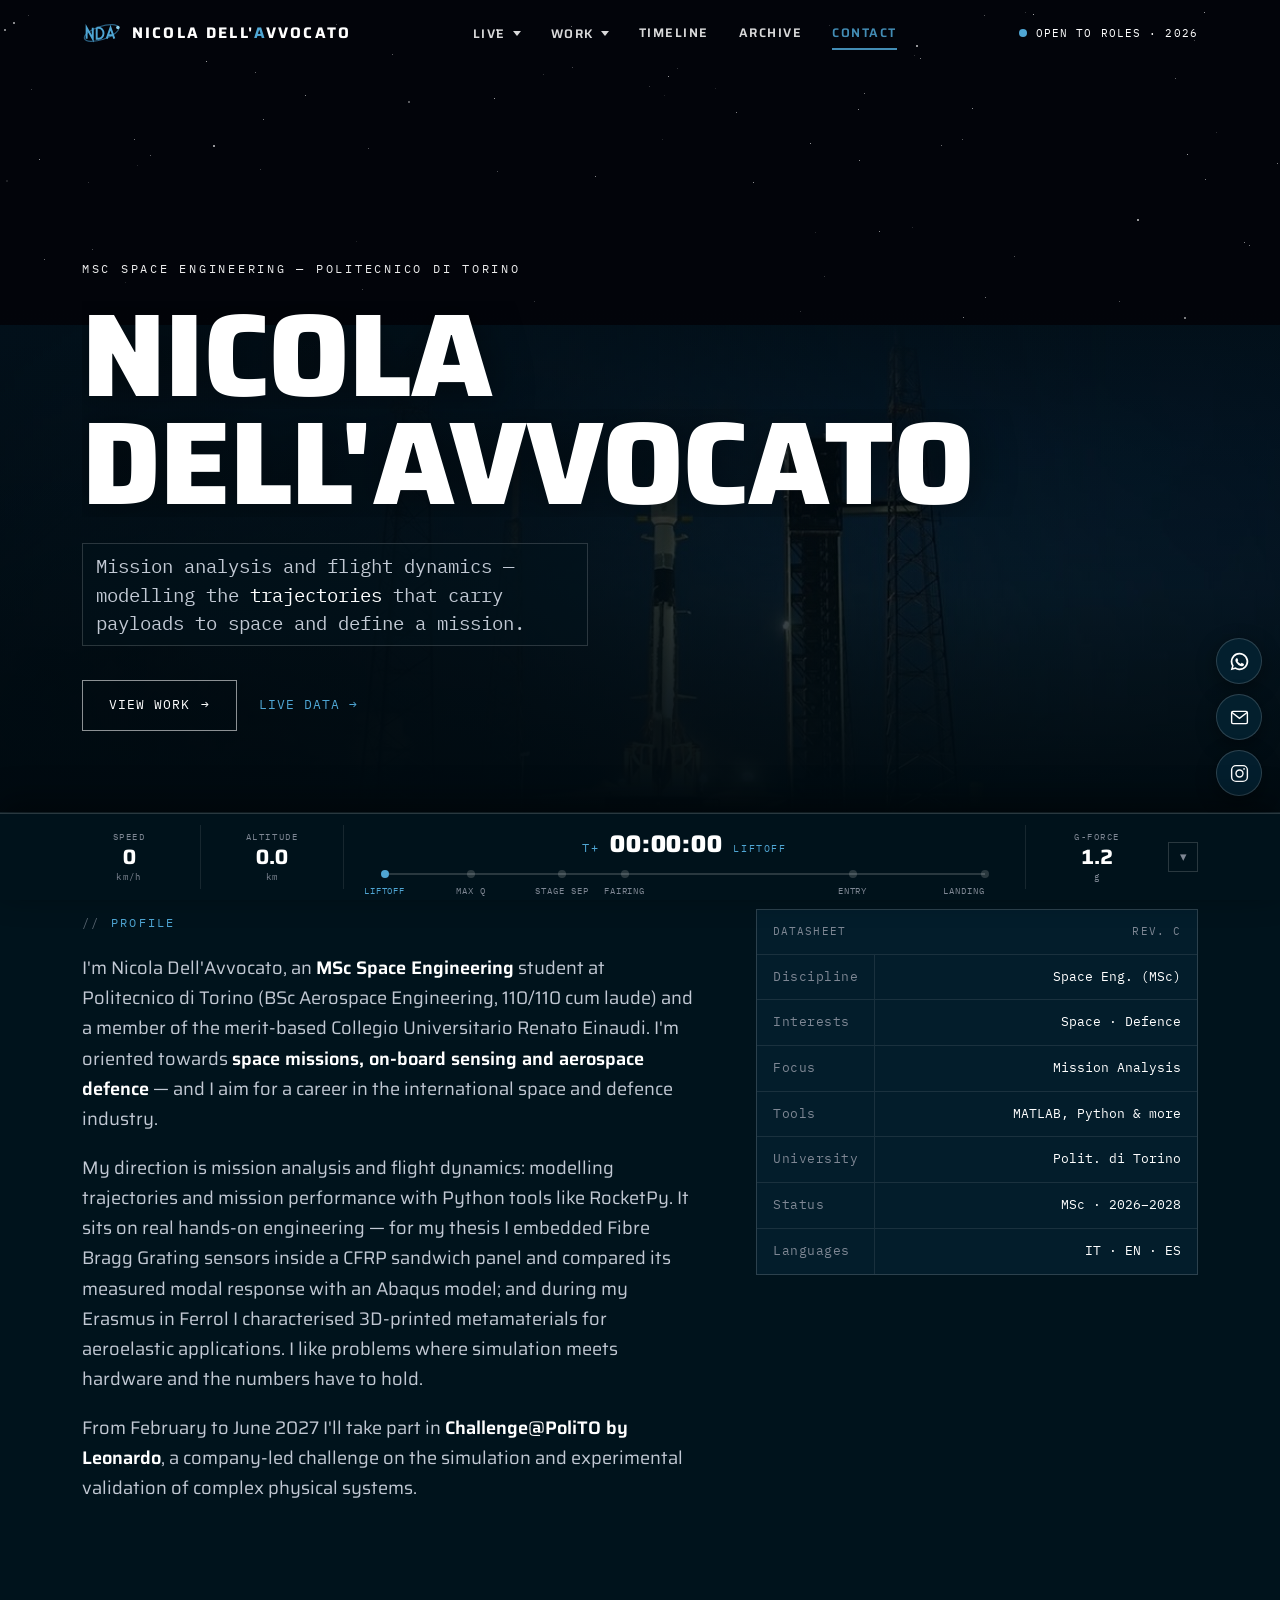
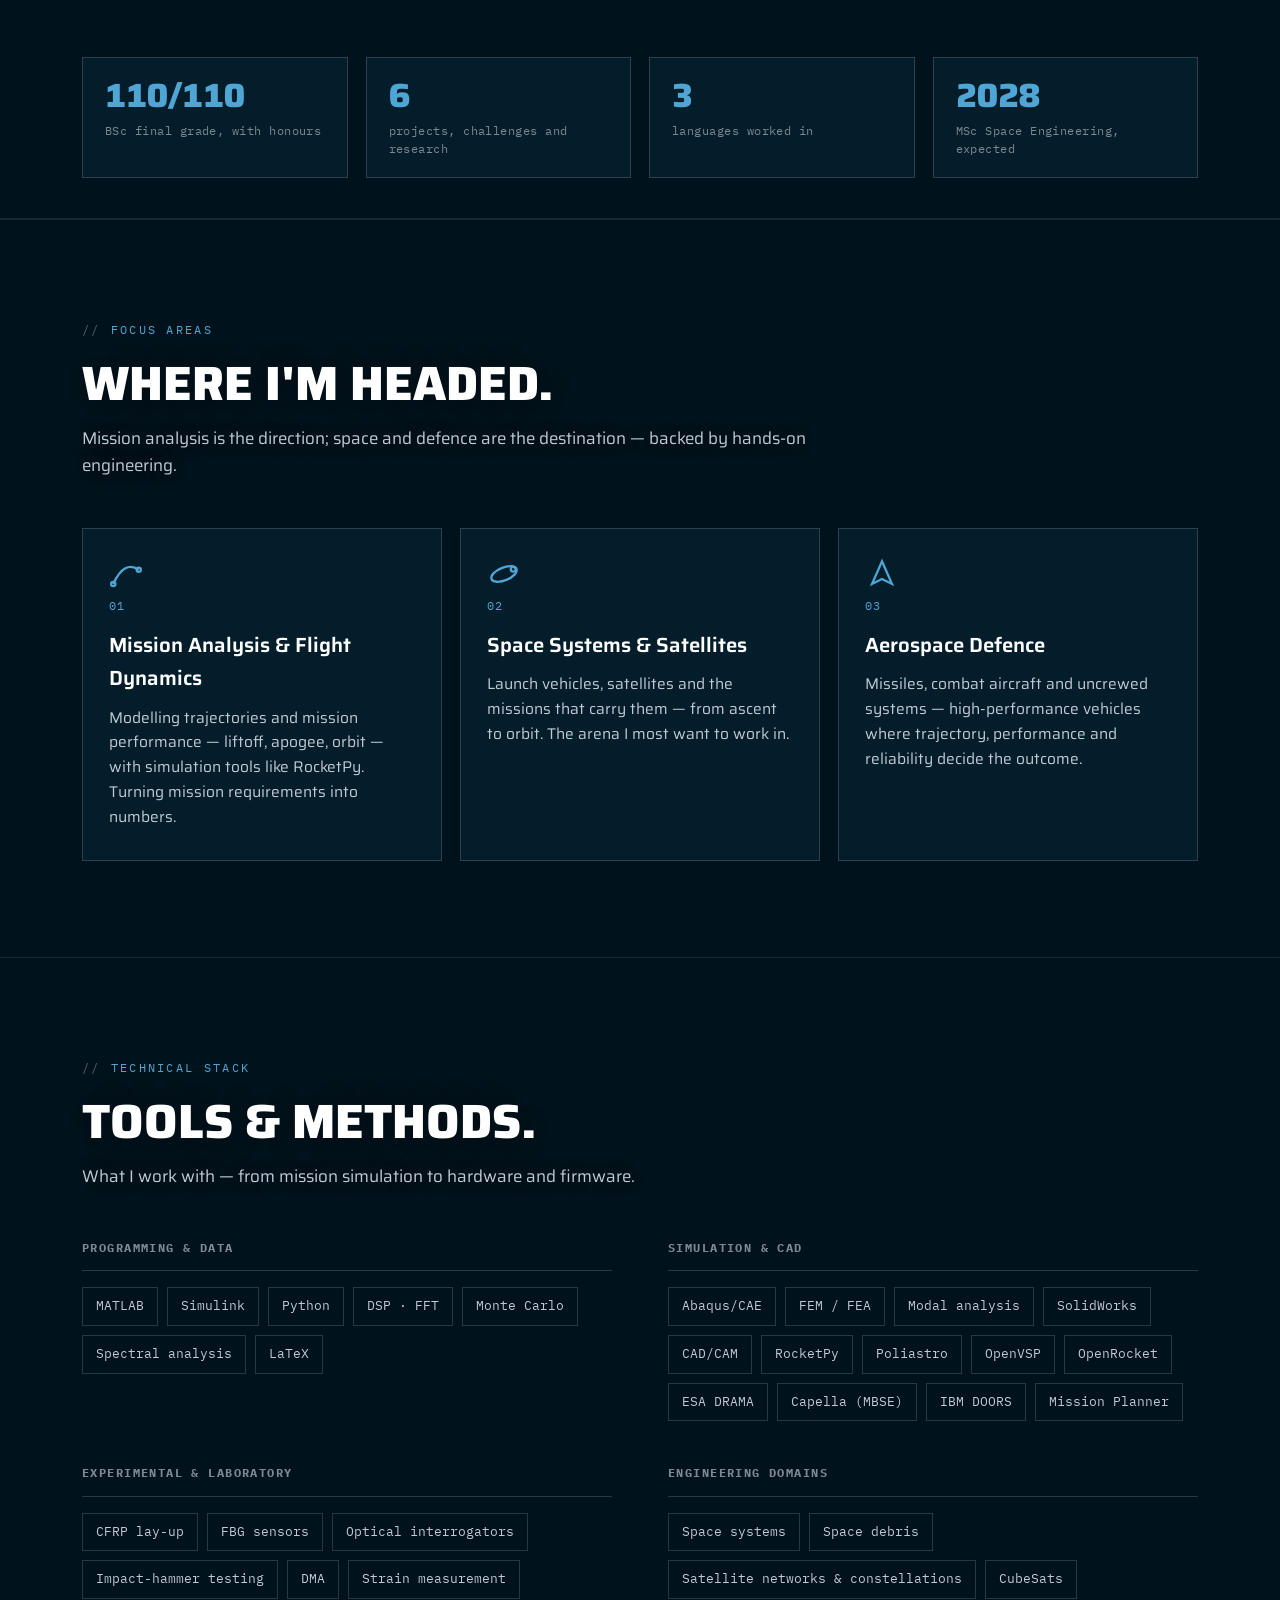
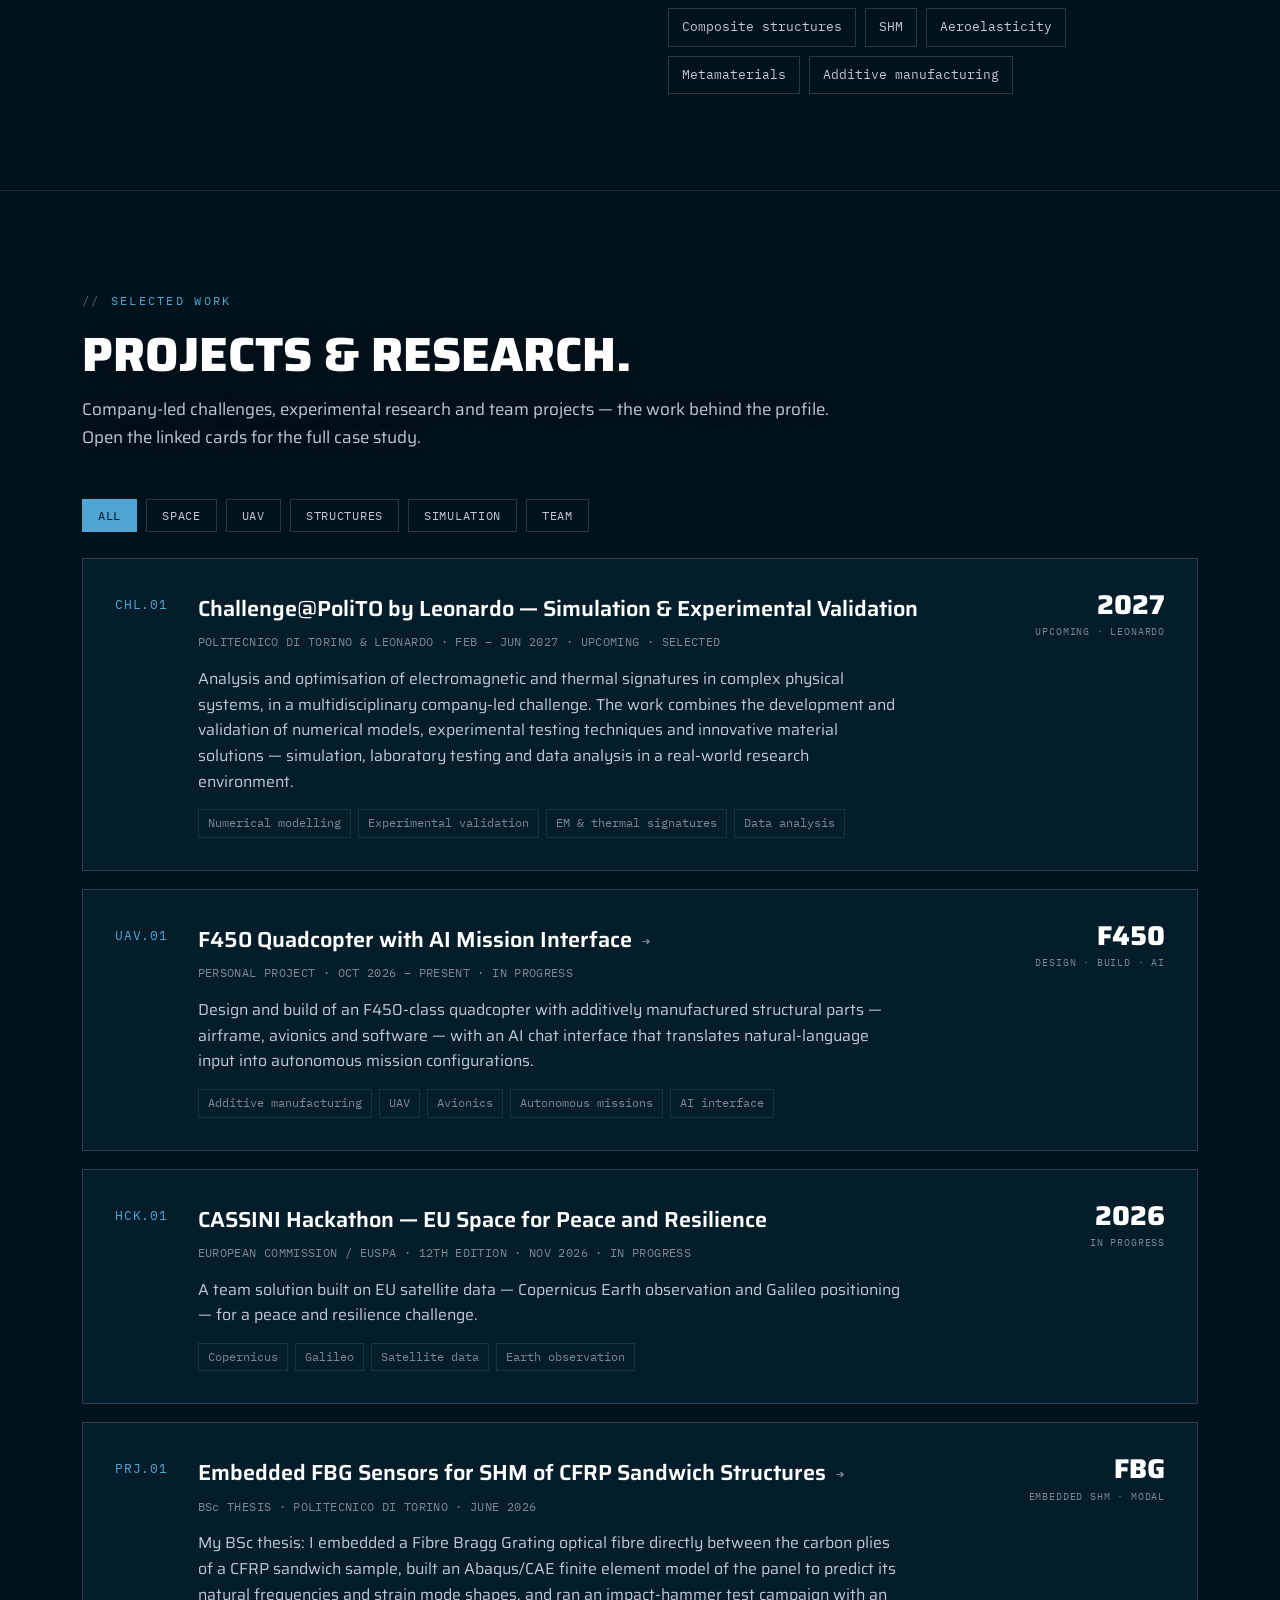
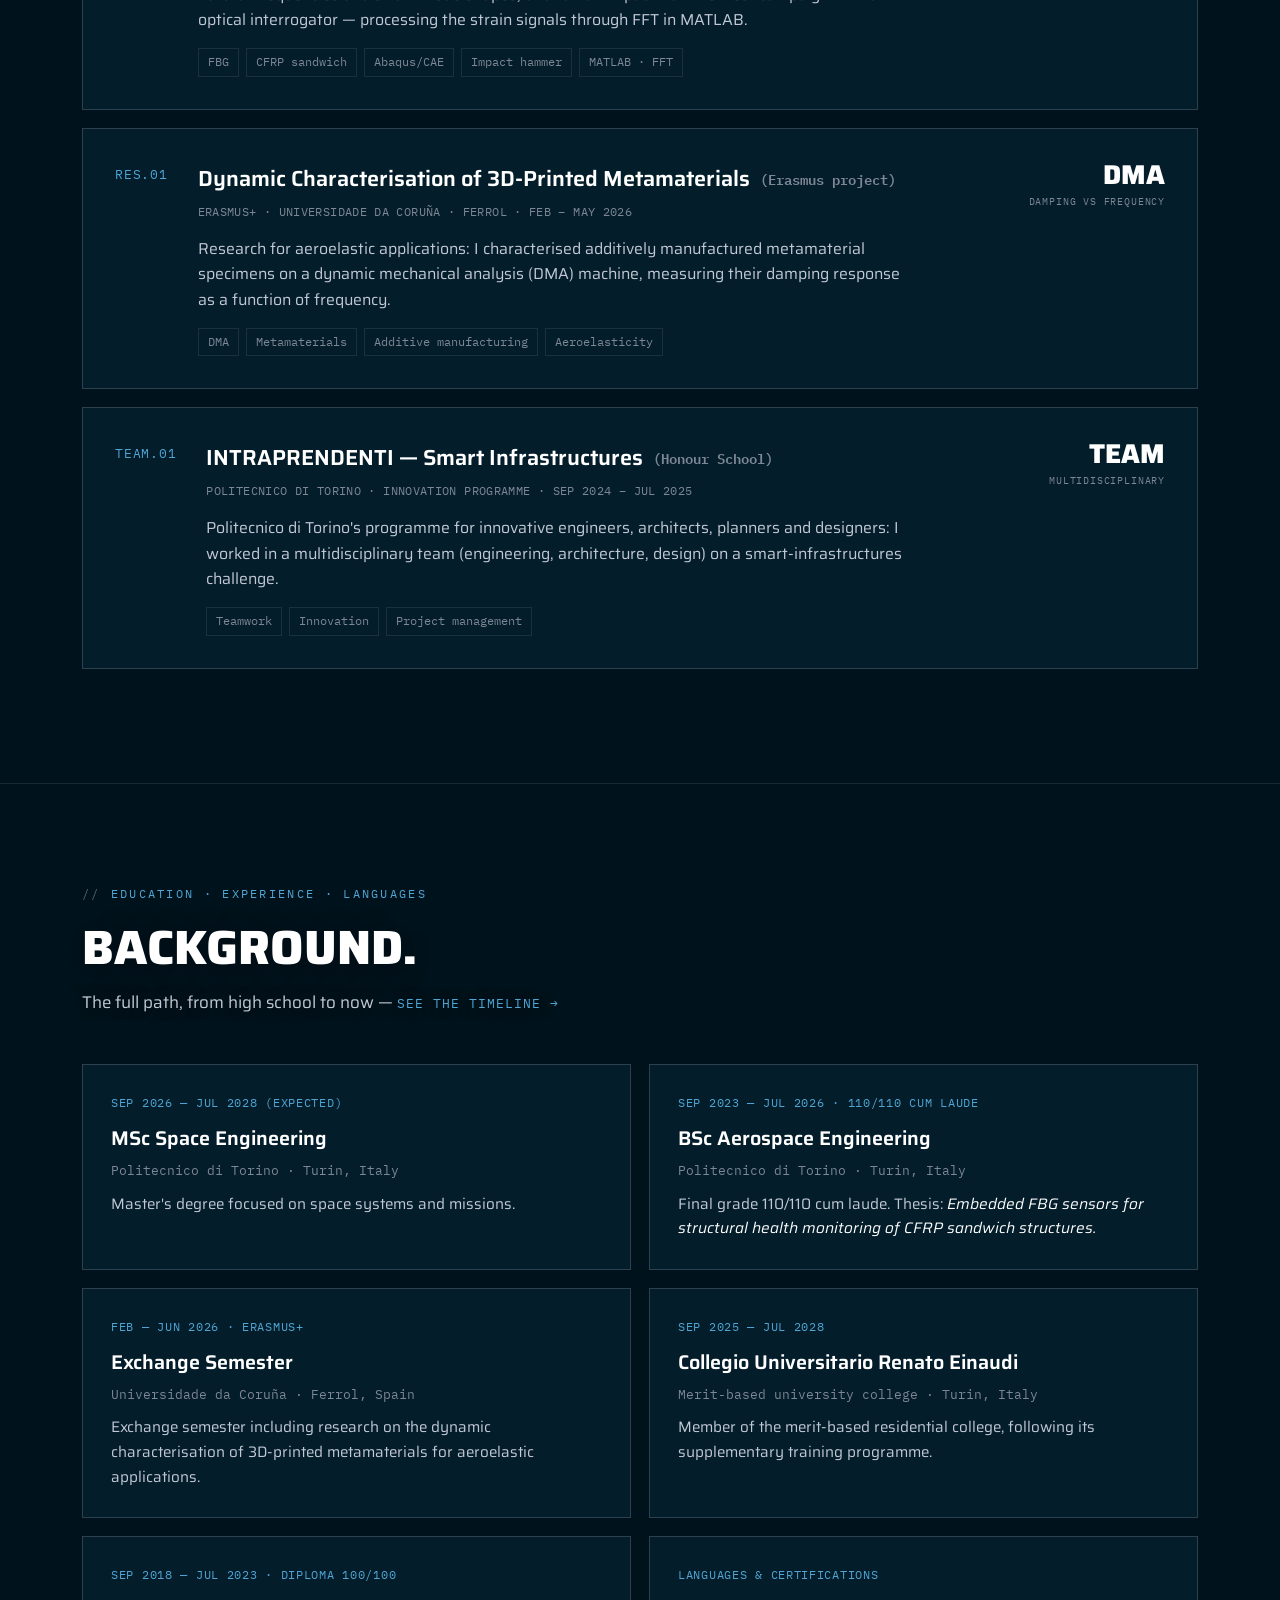
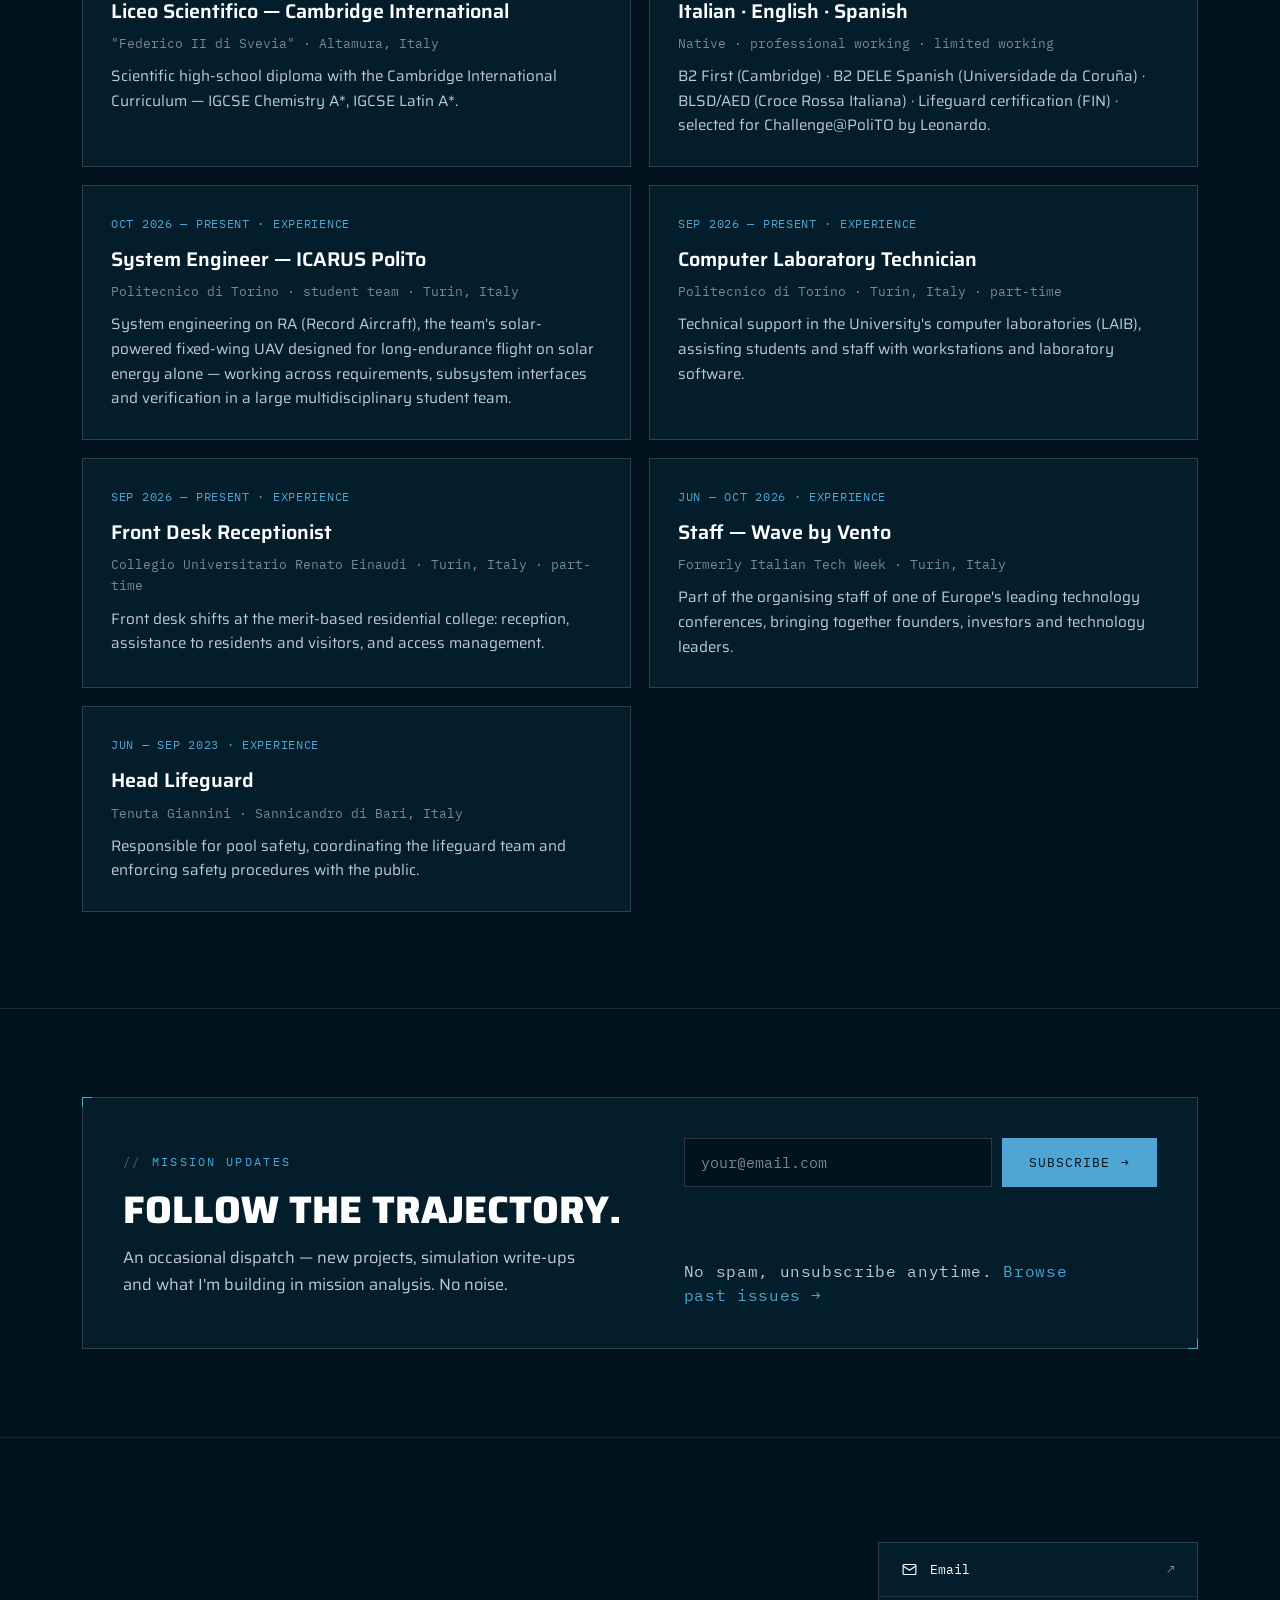
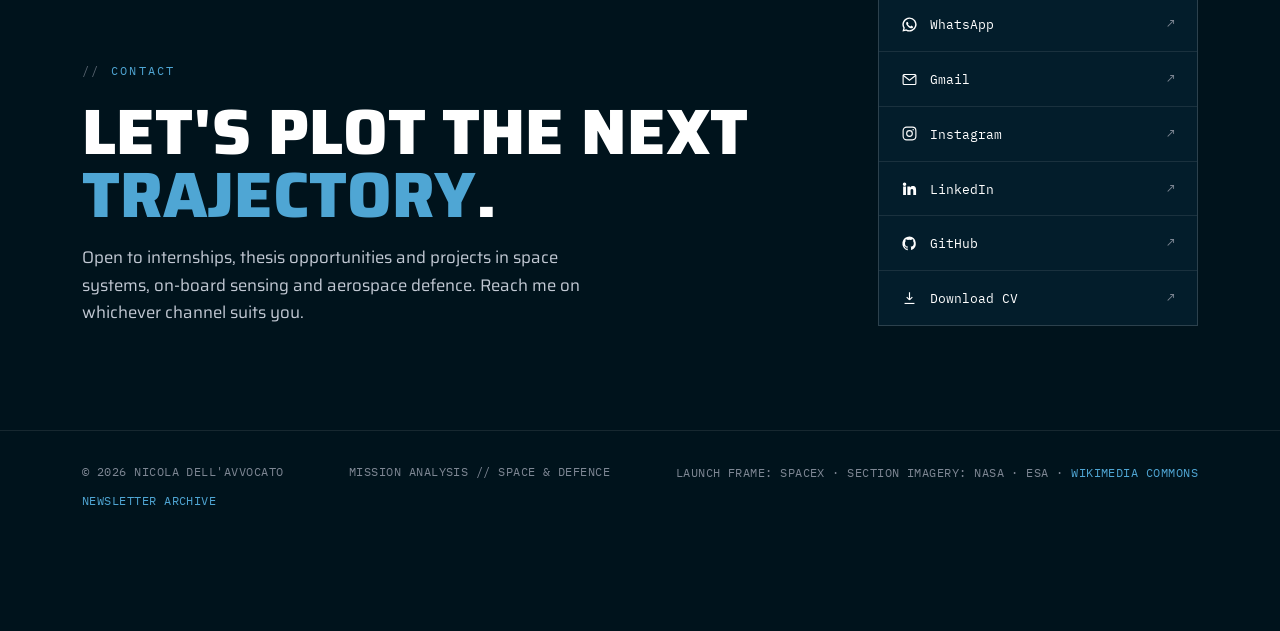
==== commit 8b446583: "Barra di missione fissa e immagine del lancio nella hero - Nuova hero con il frame del lancio, ritag" ====
--- a/index.html
+++ b/index.html
@@ -64,8 +64,9 @@
 <main id="main">
 
 <!-- ============ HERO ============ -->
-<section class="hero">
+<section class="hero pad">
   <div class="stars" id="stars" aria-hidden="true"></div>
+  <div class="padshot" aria-hidden="true"></div>
   <div class="atmo" aria-hidden="true"></div>
   <div class="planet" aria-hidden="true"></div>
   <div class="scrim" aria-hidden="true"></div>
@@ -410,7 +411,7 @@
   <div class="container foot-inner">
     <span>© <span data-year>2026</span> Nicola Dell'Avvocato</span>
     <span>Mission Analysis // Space &amp; Defence</span>
-    <span class="credits">Section imagery: NASA · ESA · <a href="https://commons.wikimedia.org/" target="_blank" rel="noopener" style="color:var(--accent);text-decoration:none;">Wikimedia Commons</a></span>
+    <span class="credits">Launch frame: SpaceX · section imagery: NASA · ESA · <a href="https://commons.wikimedia.org/" target="_blank" rel="noopener" style="color:var(--accent);text-decoration:none;">Wikimedia Commons</a></span>
     <span><a href="archive.html" style="color:var(--accent);text-decoration:none;">Newsletter archive</a></span>
   </div>
 </footer>
--- a/styles.css
+++ b/styles.css
@@ -123,7 +123,17 @@
 .scroll-progress{position:fixed;top:0;left:0;height:3px;width:0;background:linear-gradient(90deg,var(--accent),#9fd4ff);box-shadow:0 0 10px rgba(79,166,212,0.6);z-index:60;transition:width .1s linear;}
 
 /* ---------- hero ---------- */
-.hero{position:relative;height:100vh;min-height:660px;background:#02040A;overflow:hidden;display:flex;align-items:flex-end;}
+.hero{position:relative;height:calc(100vh - var(--hud-h));min-height:620px;background:#02040A;overflow:hidden;display:flex;align-items:flex-end;}
+/* launch frame anchored to the bottom of the hero, sky fading into the page */
+.hero.pad{background:#02040A;}
+.hero.pad .padshot{position:absolute;left:0;right:0;bottom:0;z-index:1;height:60%;
+  background-image:url("images/hero-launch.jpg");background-size:cover;background-position:center bottom;}
+.hero.pad .padshot::before{content:"";position:absolute;inset:0;
+  background:
+    linear-gradient(to right,rgba(2,16,26,.94) 0%,rgba(2,16,26,.74) 38%,rgba(2,16,26,.24) 66%,transparent 88%),
+    linear-gradient(to bottom,#02101a 0%,rgba(2,16,26,.60) 22%,rgba(2,16,26,.10) 55%,rgba(0,19,28,.52) 90%,rgba(0,19,28,.95) 100%);}
+.hero.pad .planet,.hero.pad .atmo{display:none;}
+@media(max-width:820px){.hero.pad .padshot{height:46%;background-position:center 76%;}}
 .stars{position:absolute;inset:0;z-index:0;}
 .stars .tw{animation:tw 3.6s ease-in-out infinite;}
 @keyframes tw{50%{opacity:0.12;}}
@@ -590,9 +600,12 @@
 @media(max-width:820px){.figgrid.two,.figgrid.three{grid-template-columns:1fr;}}
 .fig{margin:0;background:var(--panel);border:1px solid var(--line-2);padding:10px;backdrop-filter:blur(7px);-webkit-backdrop-filter:blur(7px);
   transition:border-color .2s ease,transform .2s ease;}
-.fig img{width:100%;height:auto;background:#fff;cursor:zoom-in;display:block;}
+.fig img{width:100%;height:auto;aspect-ratio:16/10;object-fit:contain;object-position:center;background:#fff;cursor:zoom-in;display:block;}
+.fig.photo img{object-fit:cover;}
+.fig{display:flex;flex-direction:column;}
+.fig figcaption{margin-top:auto;padding-top:9px;}
 .fig:hover{border-color:var(--accent);transform:translateY(-2px);}
-.fig figcaption{font-family:var(--font-mono);font-size:.72rem;line-height:1.55;color:var(--t3);margin-top:9px;}
+.fig figcaption{font-family:var(--font-mono);font-size:.72rem;line-height:1.55;color:var(--t3);}
 
 .dtable{margin:20px 0 26px;overflow-x:auto;}
 .dtable table{border-collapse:collapse;width:100%;font-size:.95rem;background:var(--panel);
@@ -603,7 +616,6 @@
 .dtable th{font-family:var(--font-mono);font-size:.74rem;letter-spacing:.06em;text-transform:uppercase;color:var(--t1);background:rgba(79,166,212,.08);}
 .dtable td{color:var(--t2);font-variant-numeric:tabular-nums;}
 .dtable tbody tr:hover td{background:rgba(79,166,212,.06);}
-.dtable td.neg{color:var(--danger);}
 p.muted{color:var(--t3);font-size:.9rem;}
 
 /* ---------- lightbox ---------- */
@@ -656,3 +668,72 @@
   .fig:hover,.record:hover{transform:none;}
   html{scroll-behavior:auto;}
 }
+
+
+/* ===================================================================
+   Mission bar — fixed at the foot of every page, flown by scrolling
+   =================================================================== */
+:root{--hud-h:88px;}
+body{padding-bottom:var(--hud-h);}
+.hud{position:fixed;left:0;right:0;bottom:0;z-index:80;background:rgba(0,19,28,.92);
+  border-top:1px solid var(--line-2);backdrop-filter:blur(12px);-webkit-backdrop-filter:blur(12px);
+  box-shadow:0 -10px 34px rgba(0,0,0,.45);transition:transform .35s cubic-bezier(.2,.7,.3,1);}
+.hud-in{max-width:var(--container);margin:0 auto;padding:11px 32px;display:flex;align-items:center;gap:24px;}
+.hud .g{display:flex;flex-direction:column;align-items:center;min-width:94px;}
+.hud .gl{font-family:var(--font-mono);font-size:.58rem;letter-spacing:.17em;color:var(--t3);text-transform:uppercase;}
+.hud .gv{font-family:var(--font-display);font-weight:700;font-size:1.3rem;color:#fff;line-height:1.25;font-variant-numeric:tabular-nums;}
+.hud .gu{font-family:var(--font-mono);font-size:.56rem;letter-spacing:.14em;color:var(--t3);}
+.hud .sep{width:1px;align-self:stretch;background:var(--line);}
+.hud .clock{flex:1;display:flex;flex-direction:column;align-items:center;gap:9px;min-width:0;}
+.hud .ct{display:flex;align-items:baseline;gap:10px;}
+.hud .tp{font-family:var(--font-mono);font-size:.76rem;letter-spacing:.14em;color:var(--accent);}
+.hud .ctv{font-family:var(--font-display);font-weight:800;font-size:1.5rem;color:#fff;letter-spacing:.04em;font-variant-numeric:tabular-nums;}
+.hud .phase{font-family:var(--font-mono);font-size:.6rem;letter-spacing:.17em;text-transform:uppercase;color:var(--accent);}
+
+/* event track: liftoff on the left, landing on the right */
+.hud .track{position:relative;width:100%;max-width:600px;height:2px;background:var(--line-2);margin-bottom:14px;}
+.hud .fill{position:absolute;left:0;top:0;bottom:0;background:var(--accent);
+  box-shadow:0 0 10px rgba(79,166,212,.55);transition:width .12s linear;}
+.hud .mk{position:absolute;top:0;transform:translateX(-50%);}
+.hud .mk i{position:absolute;top:-3px;left:50%;transform:translateX(-50%);width:8px;height:8px;
+  border-radius:50%;background:var(--line-2);transition:background .2s ease;}
+.hud .mk b{position:absolute;top:11px;left:50%;transform:translateX(-50%);white-space:nowrap;
+  font-family:var(--font-mono);font-weight:400;font-size:.55rem;letter-spacing:.11em;
+  text-transform:uppercase;color:var(--t3);transition:color .2s ease;}
+.hud .mk.done i{background:var(--accent);}
+.hud .mk.done b{color:var(--t2);}
+.hud .mk.now i{box-shadow:0 0 0 0 rgba(79,166,212,.6);animation:beacon 2.4s infinite;}
+.hud .mk.now b{color:var(--accent);}
+.hud .mk:first-of-type b{left:0;transform:none;}
+.hud .mk:last-of-type b{left:auto;right:0;transform:none;}
+
+.hud-toggle{background:transparent;border:1px solid var(--line-2);color:var(--t3);width:30px;height:30px;
+  cursor:pointer;font-size:.8rem;line-height:1;transition:color .2s,border-color .2s,transform .35s;flex:none;}
+.hud-toggle:hover{color:var(--accent);border-color:var(--accent);}
+.hud.down{transform:translateY(calc(100% - 32px));}
+.hud.down .hud-toggle{transform:rotate(180deg);}
+body.hud-down{padding-bottom:32px;}
+
+/* keep the floating dock and the back-to-top button clear of the bar */
+.dock{bottom:calc(var(--hud-h) + 16px);}
+.totop{bottom:calc(var(--hud-h) + 16px);right:78px;}
+
+@media(max-width:980px){
+  :root{--hud-h:72px;}
+  .hud-in{padding:9px 18px;gap:14px;}
+  .hud .mk b{display:none;}
+  .hud .track{margin-bottom:0;}
+  .hud .gv{font-size:1.08rem;}
+  .hud .ctv{font-size:1.22rem;}
+}
+@media(max-width:620px){
+  .hud .g.opt{display:none;}
+  .hud .g{min-width:72px;}
+  .hud .phase{display:none;}
+  .totop{bottom:calc(var(--hud-h) + 12px);right:70px;}
+}
+@media(prefers-reduced-motion:reduce){
+  .hud{transition:none;}
+  .hud .fill{transition:none;}
+  .hud .mk.now i{animation:none;}
+}
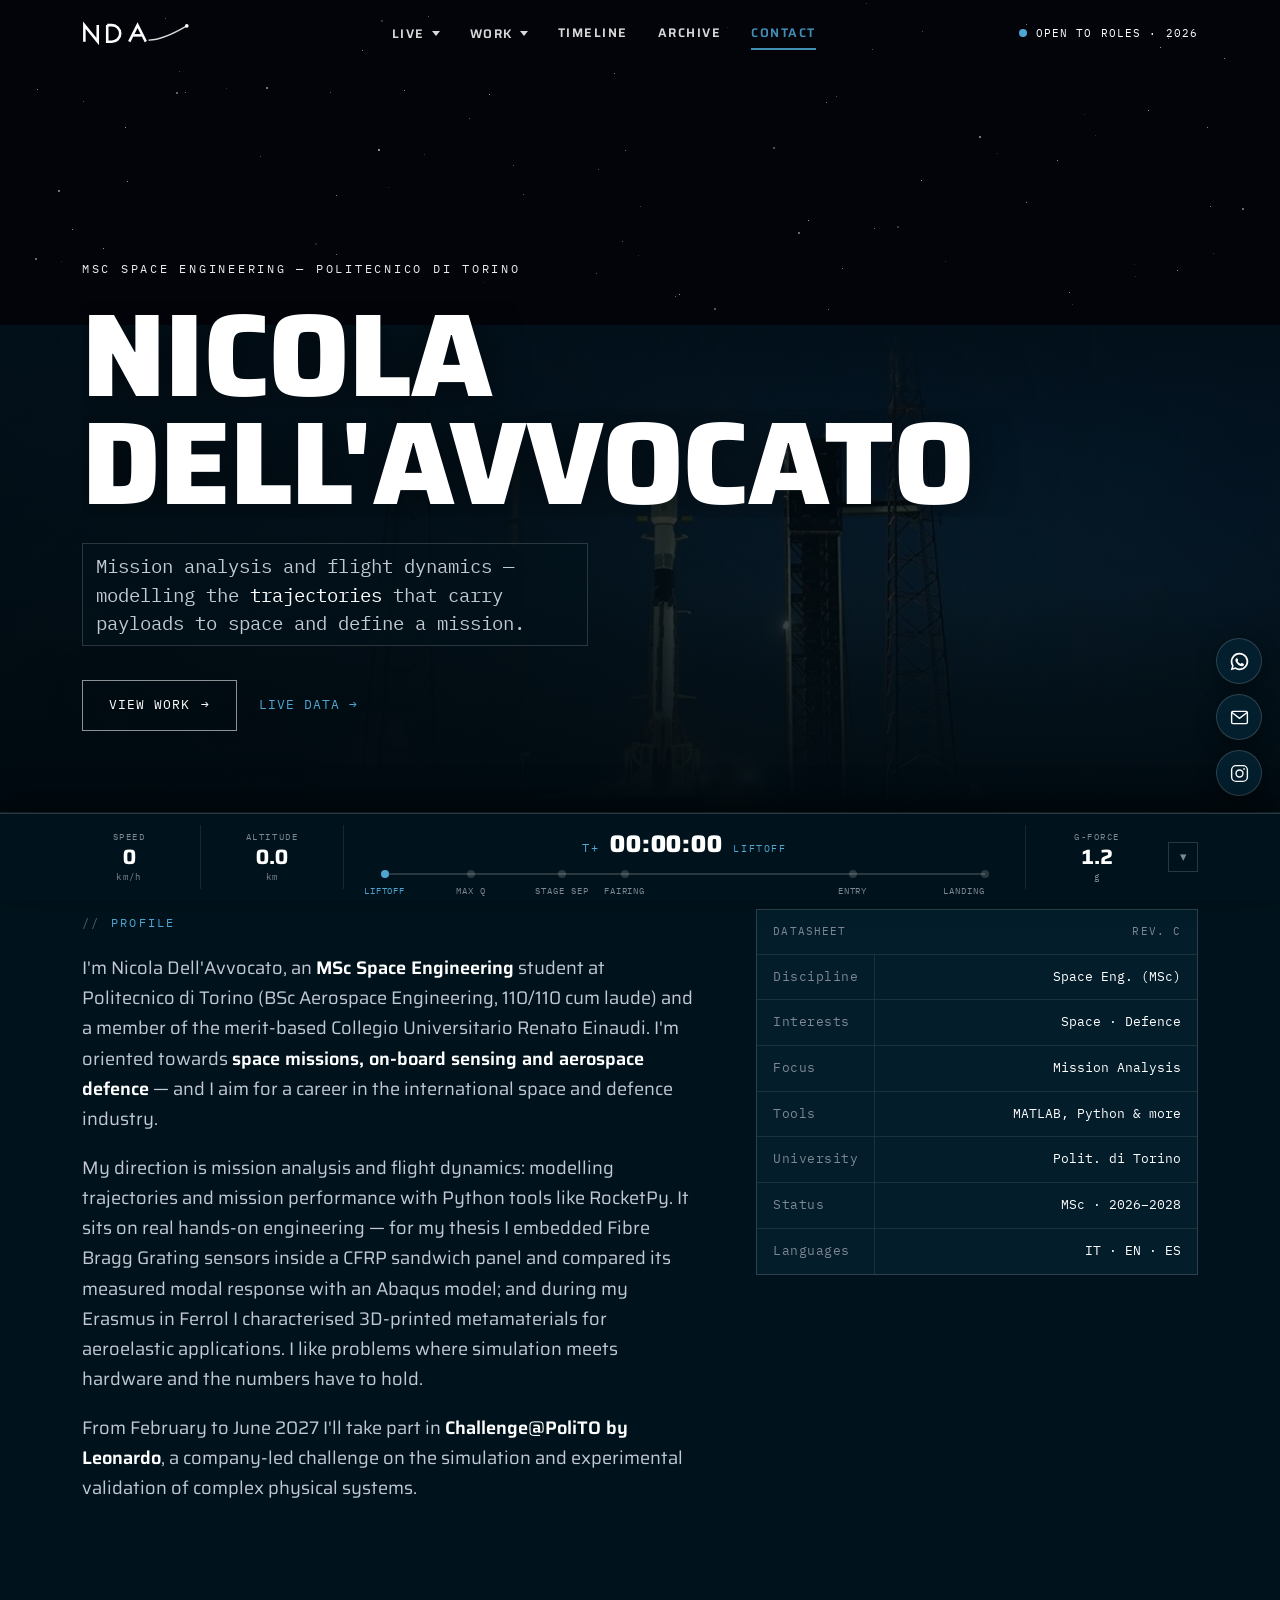
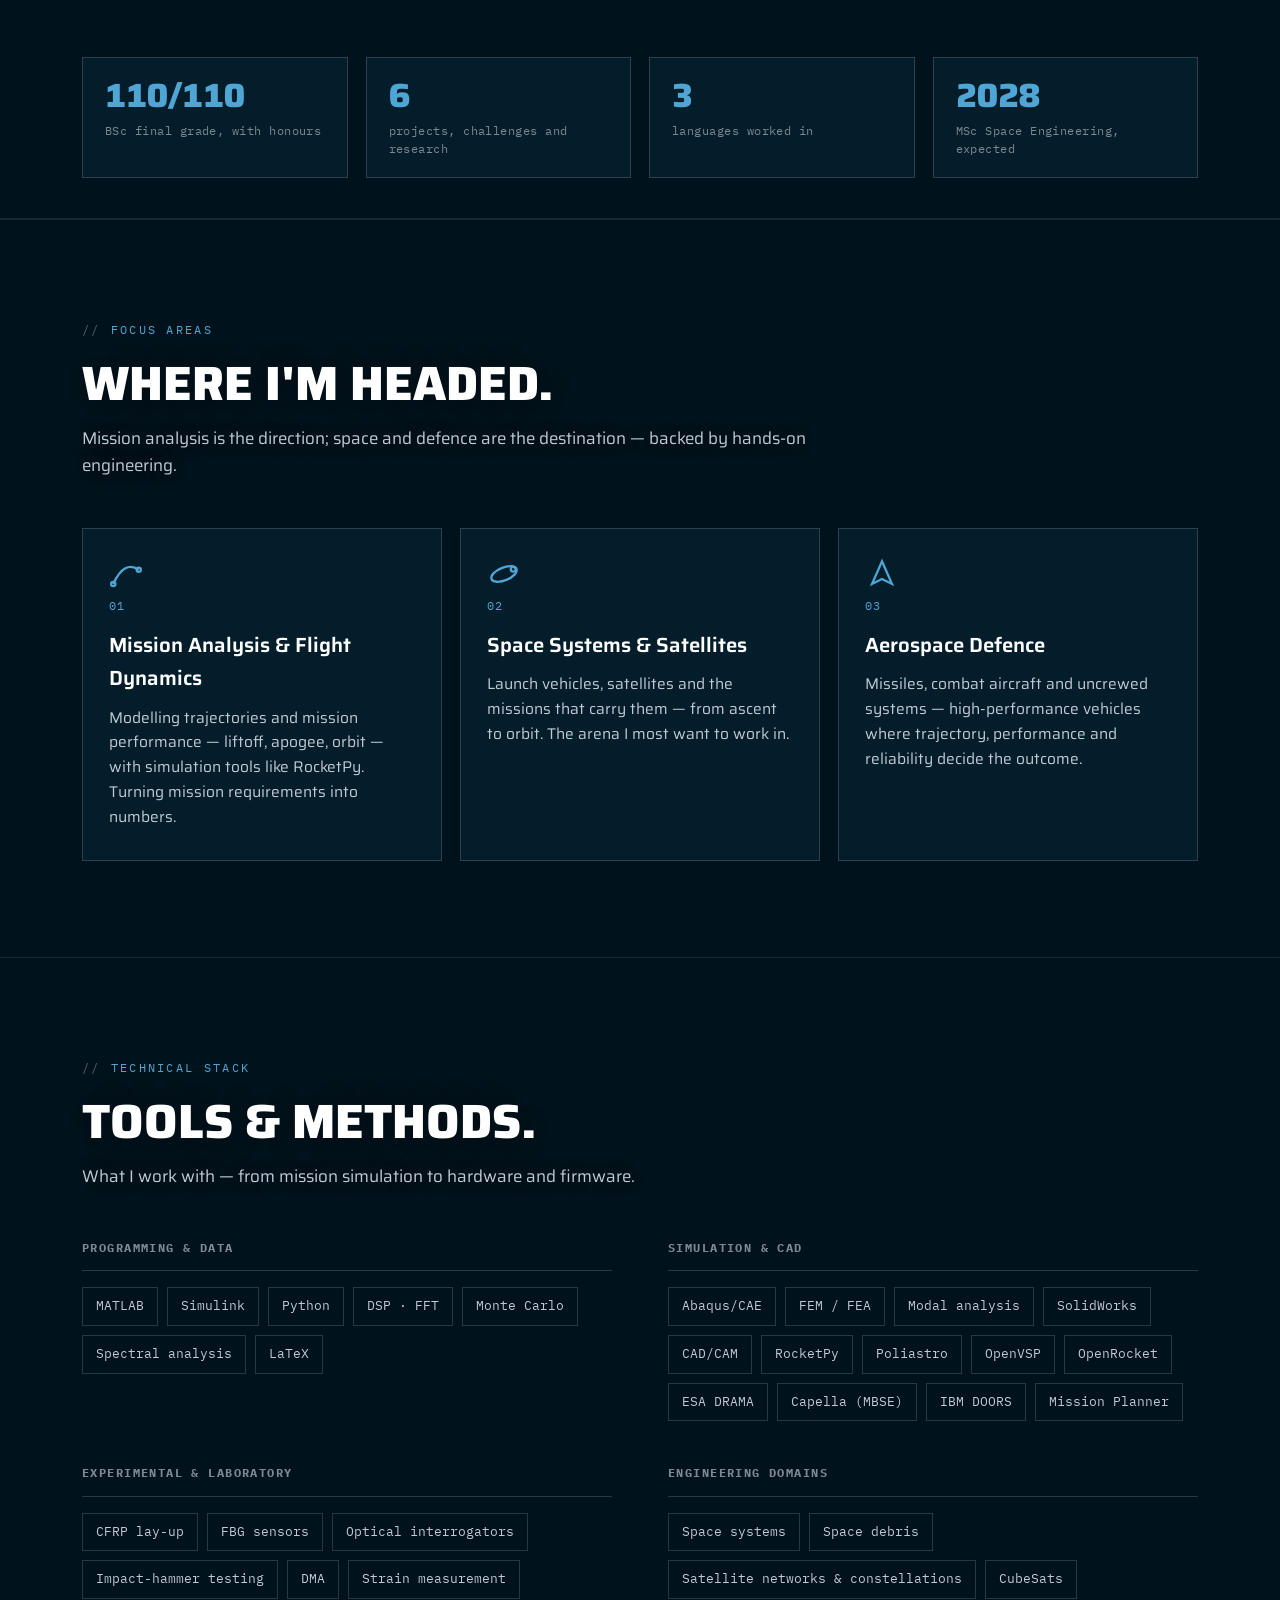
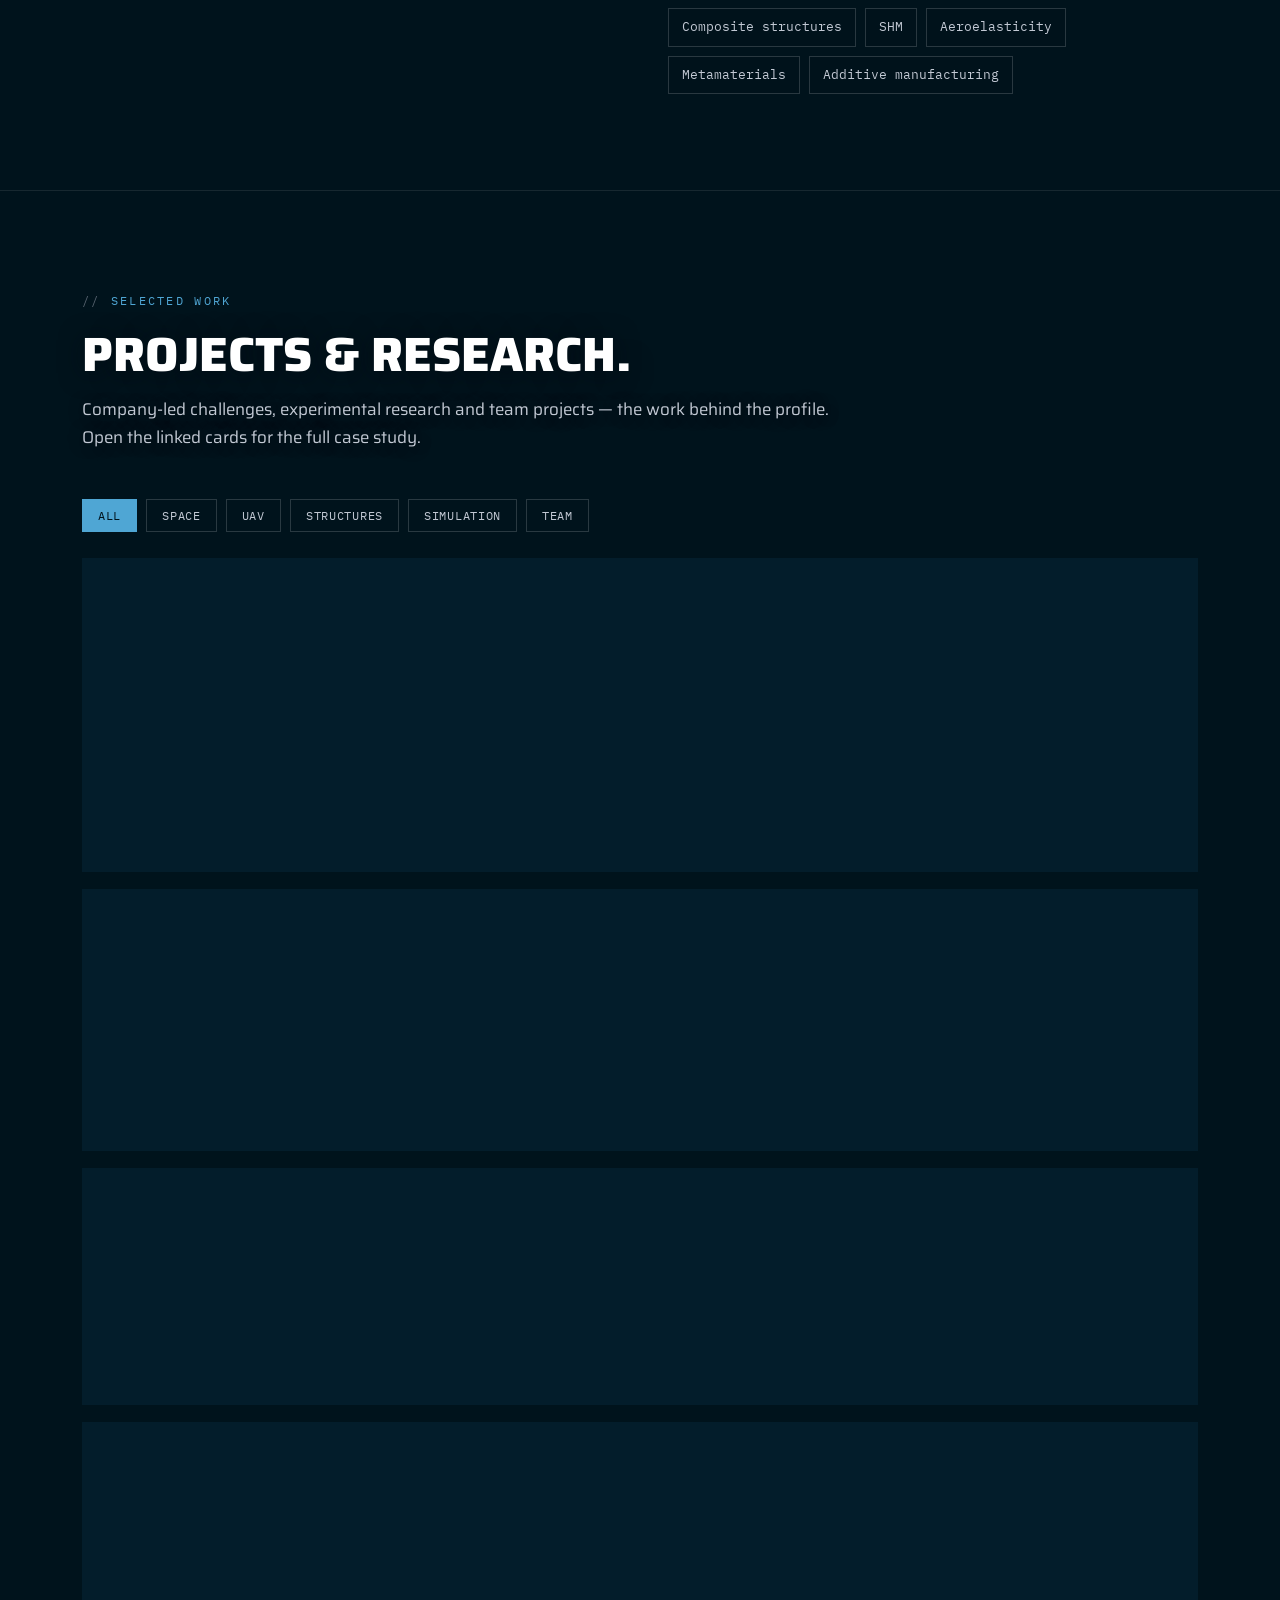
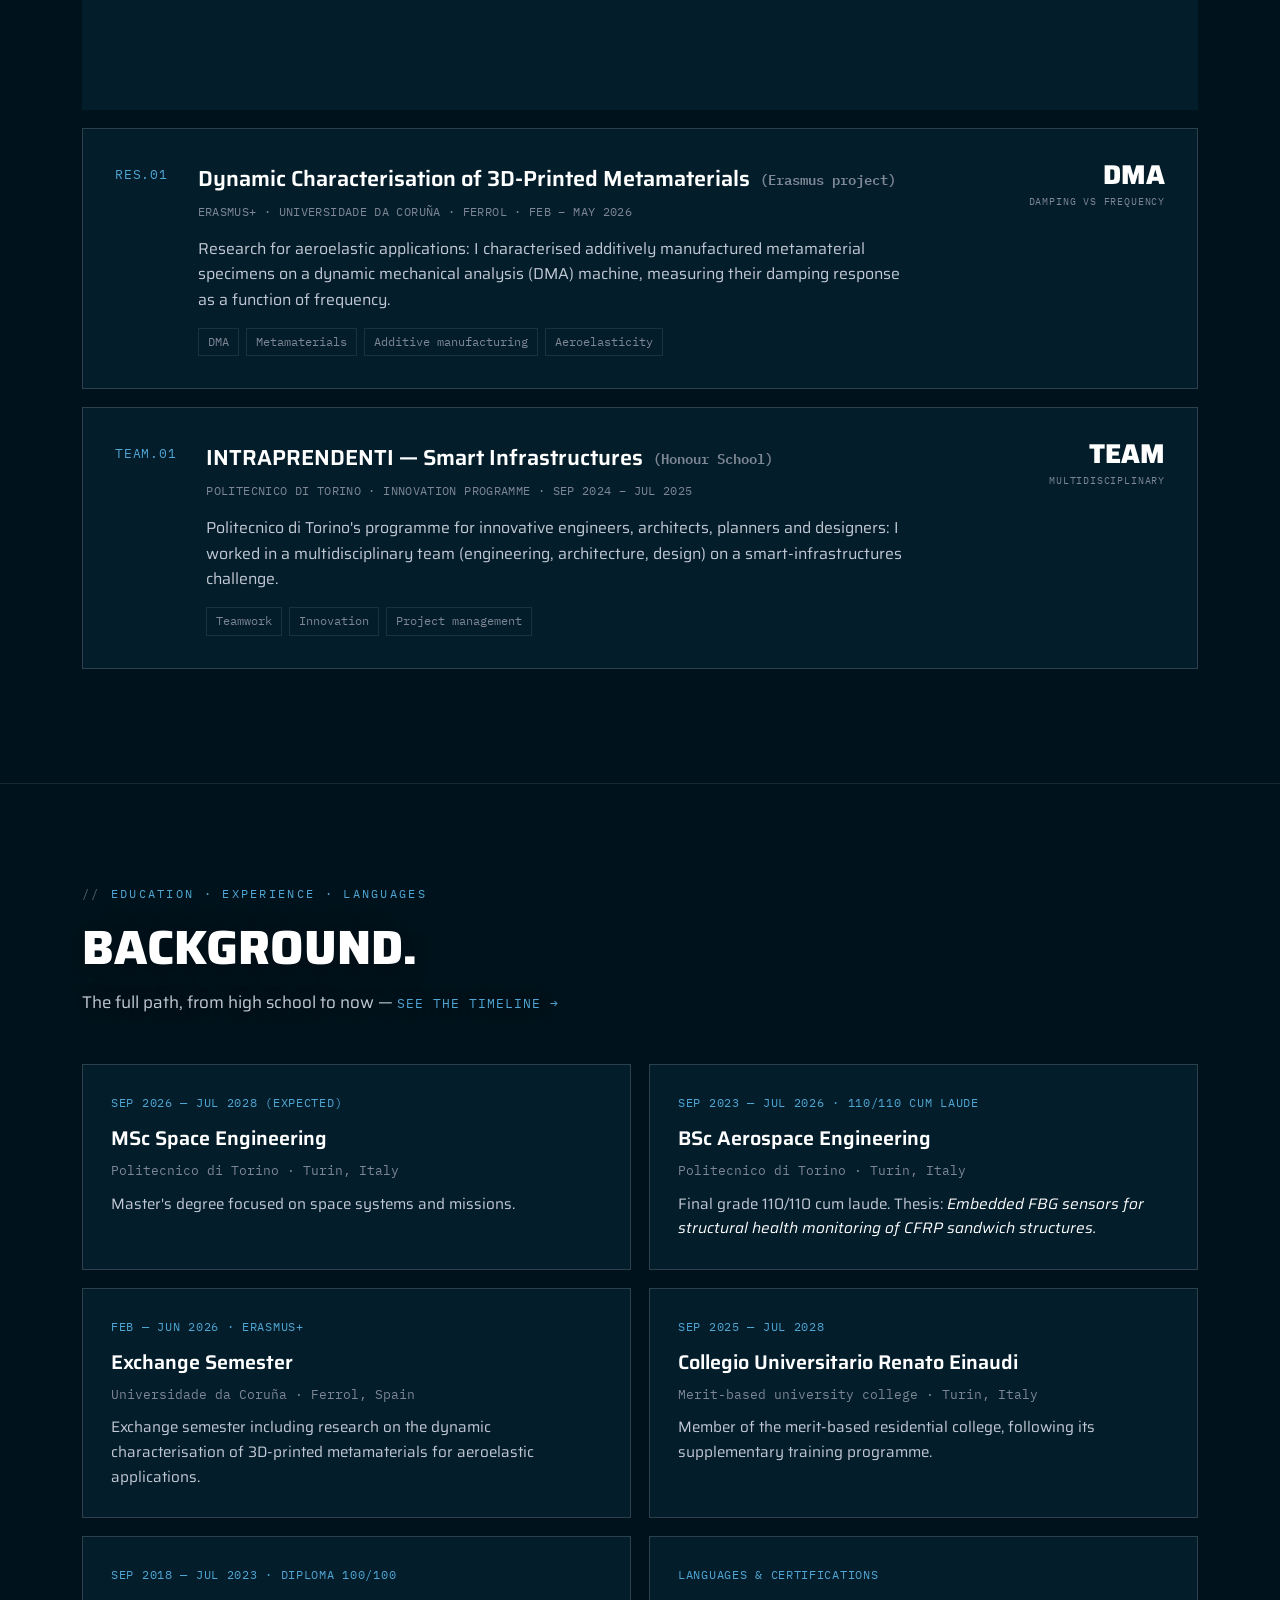
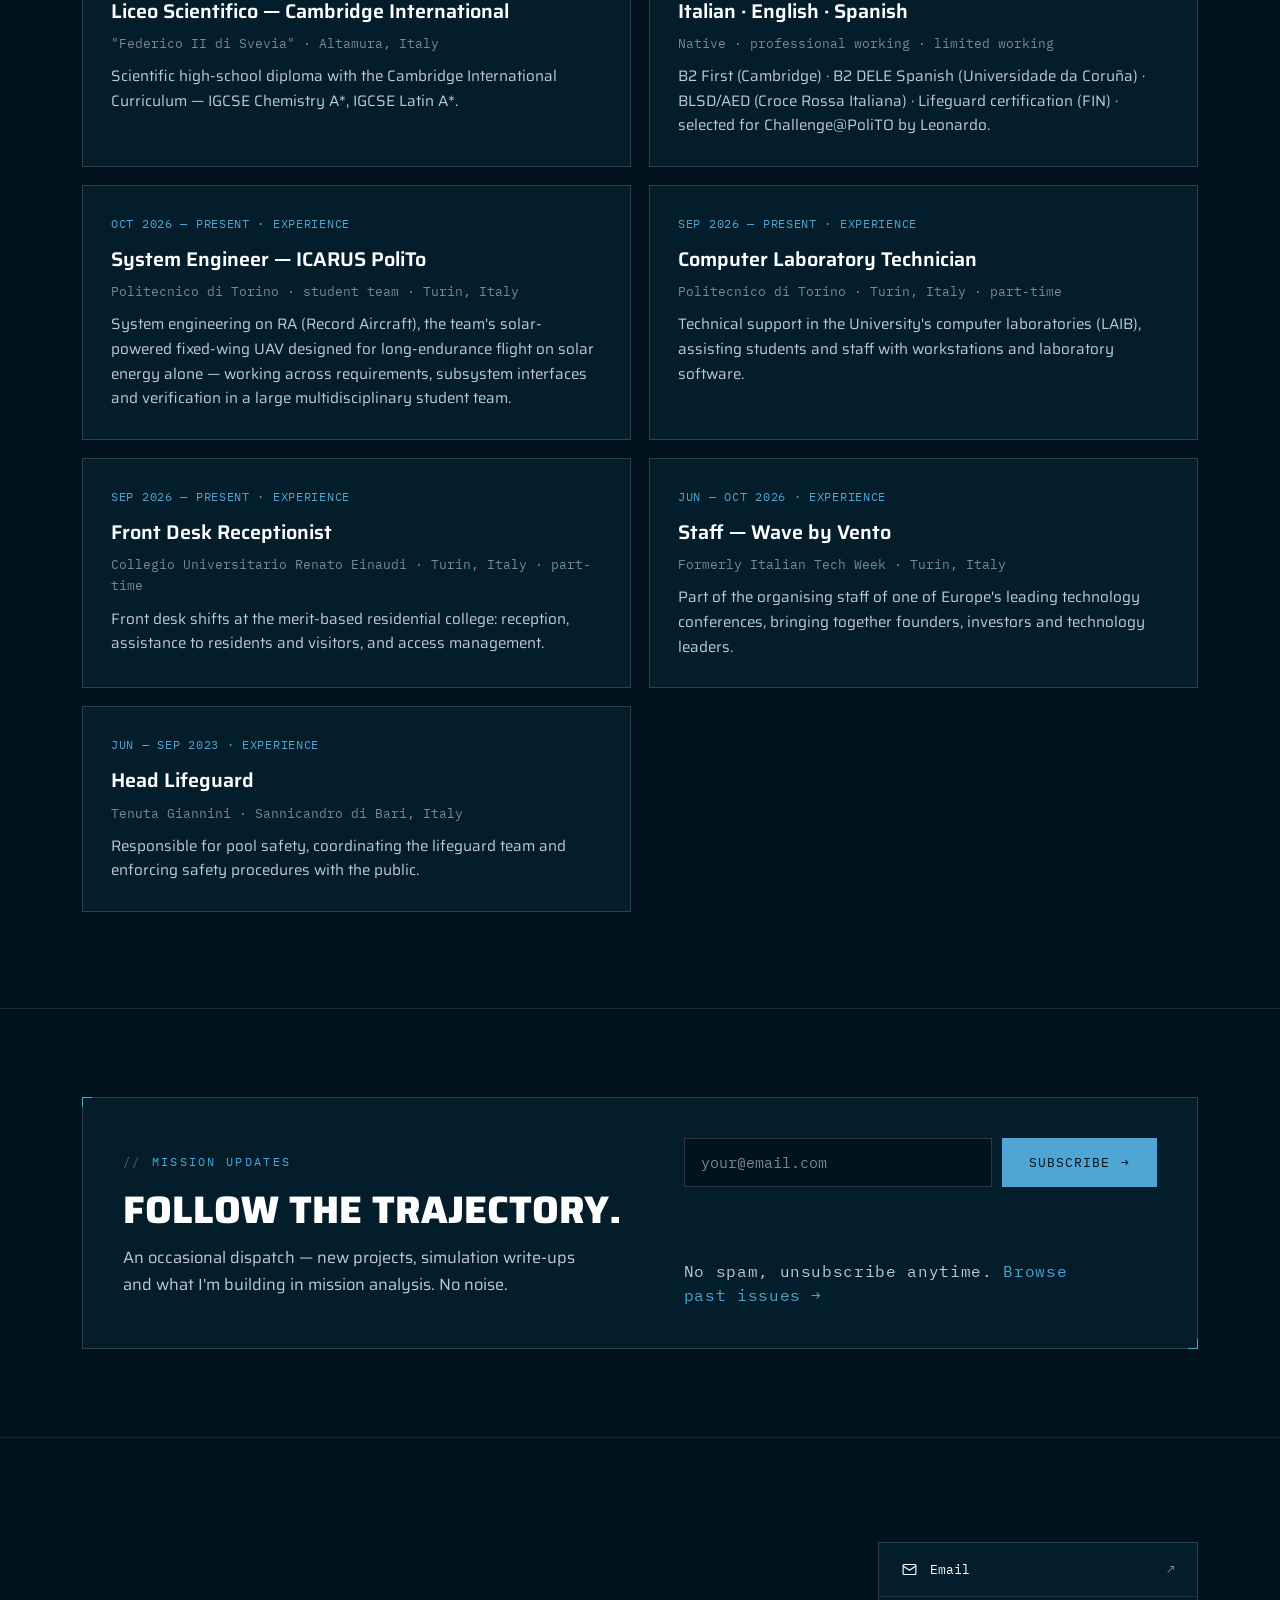
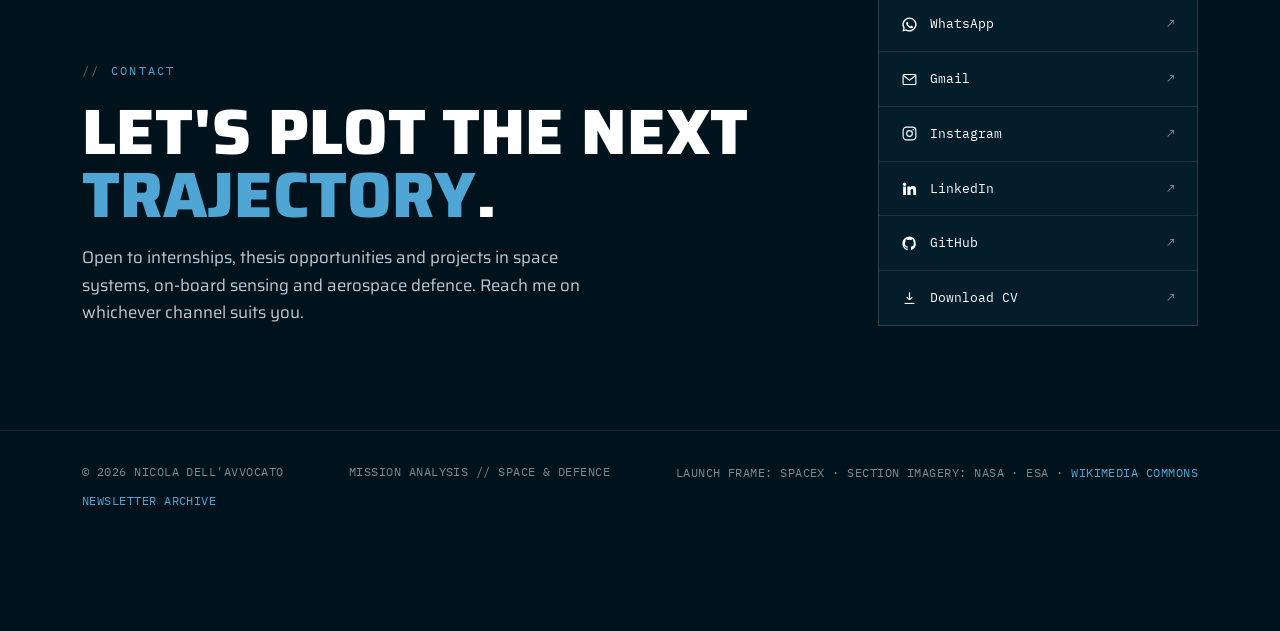
==== commit 2da0d90f: "Nuovo logo a lettere larghe e nome rimosso dalla barra - Logo NDA ridisegnato: maiuscole geometriche" ====
--- a/index.html
+++ b/index.html
@@ -11,7 +11,7 @@
 <link rel="preconnect" href="https://fonts.googleapis.com">
 <link rel="preconnect" href="https://fonts.gstatic.com" crossorigin>
 <link href="https://fonts.googleapis.com/css2?family=Saira:wght@400;500;600;700;800&family=IBM+Plex+Mono:wght@400;500&display=swap" rel="stylesheet">
-<link rel="icon" href="images/logo.svg" type="image/svg+xml">
+<link rel="icon" href="images/favicon.svg" type="image/svg+xml">
 <link rel="icon" href="images/favicon-32.png" sizes="32x32" type="image/png">
 <link rel="apple-touch-icon" href="images/favicon-180.png">
 <meta name="theme-color" content="#00131C">
@@ -25,7 +25,7 @@
 <!-- ============ NAV ============ -->
 <header class="nav">
   <div class="container nav-inner">
-    <a class="brand" href="index.html"><svg class="brandmark" viewBox="0 0 88 64" aria-hidden="true" focusable="false"><ellipse cx="44" cy="32" rx="41" ry="15" fill="none" stroke="#2A5F80" stroke-width="2.6" transform="rotate(-18 44 32)"/><circle cx="81.5" cy="19.6" r="4" fill="#8FD2EE"/><g fill="none" stroke="#4FA6D4" stroke-width="4.4" stroke-linecap="butt"><path d="M10 45V20l14 25V20"/><path d="M33 20h4.6a11 12.5 0 0 1 0 25H33V20"/><path d="M56 45l8.6-25 8.6 25M59.4 37.2h10.4"/></g></svg><span class="brandtext">NICOLA DELL'<span class="x">A</span>VVOCATO</span></a>
+    <a class="brand" href="index.html" aria-label="Nicola Dell'Avvocato — home"><svg class="brandmark" viewBox="0 -5 272 66" aria-hidden="true" focusable="false"><g fill="none" stroke="currentColor" stroke-width="6.5" stroke-linecap="butt"><path d="M6 50V8l34 42V8"/><path d="M64 8h12a21 21 0 0 1 0 42H64V8"/><path d="M120 50l21-42 21 42"/><path d="M130 34h22"/></g><path d="M170 46C196 46 222 36 266 10" fill="none" stroke="currentColor" stroke-width="3.4" stroke-linecap="round" opacity=".85"/><circle cx="266" cy="10" r="4.6" fill="currentColor"/></svg></a>
     <nav class="nav-links" id="navLinks" aria-label="Primary">
       <div class="nav-item has-drop">
         <button type="button" class="drop-trigger" aria-haspopup="true" aria-expanded="false">live <span class="caret" aria-hidden="true"></span></button>
--- a/styles.css
+++ b/styles.css
@@ -84,9 +84,9 @@
 header.nav.scrolled{background:rgba(0,19,28,0.82);backdrop-filter:blur(12px);-webkit-backdrop-filter:blur(12px);border-bottom:1px solid var(--line);}
 .nav-inner{display:flex;align-items:center;justify-content:space-between;height:66px;gap:18px;}
 .brand{font-family:var(--font-display);font-weight:700;font-size:0.96rem;letter-spacing:0.14em;text-transform:uppercase;color:#fff;text-decoration:none;white-space:nowrap;display:inline-flex;align-items:center;gap:11px;}
-.brandmark{width:39px;height:28px;flex:none;transition:transform .45s cubic-bezier(.2,.7,.3,1);}
-.brand:hover .brandmark{transform:scale(1.06);}
-@media(max-width:560px){.brandtext{display:none;}}
+.brandmark{height:26px;width:auto;flex:none;color:#fff;transition:opacity .25s ease,transform .45s cubic-bezier(.2,.7,.3,1);}
+.brand:hover .brandmark{opacity:.75;}
+@media(max-width:560px){.brandmark{height:22px;}}
 .brand .x{color:var(--accent);}
 .nav-links{display:flex;gap:30px;align-items:center;}
 .nav-links a{font-family:var(--font-display);font-weight:600;font-size:0.78rem;letter-spacing:0.12em;text-transform:uppercase;text-decoration:none;color:#fff;opacity:0.85;transition:opacity .2s,color .2s;}
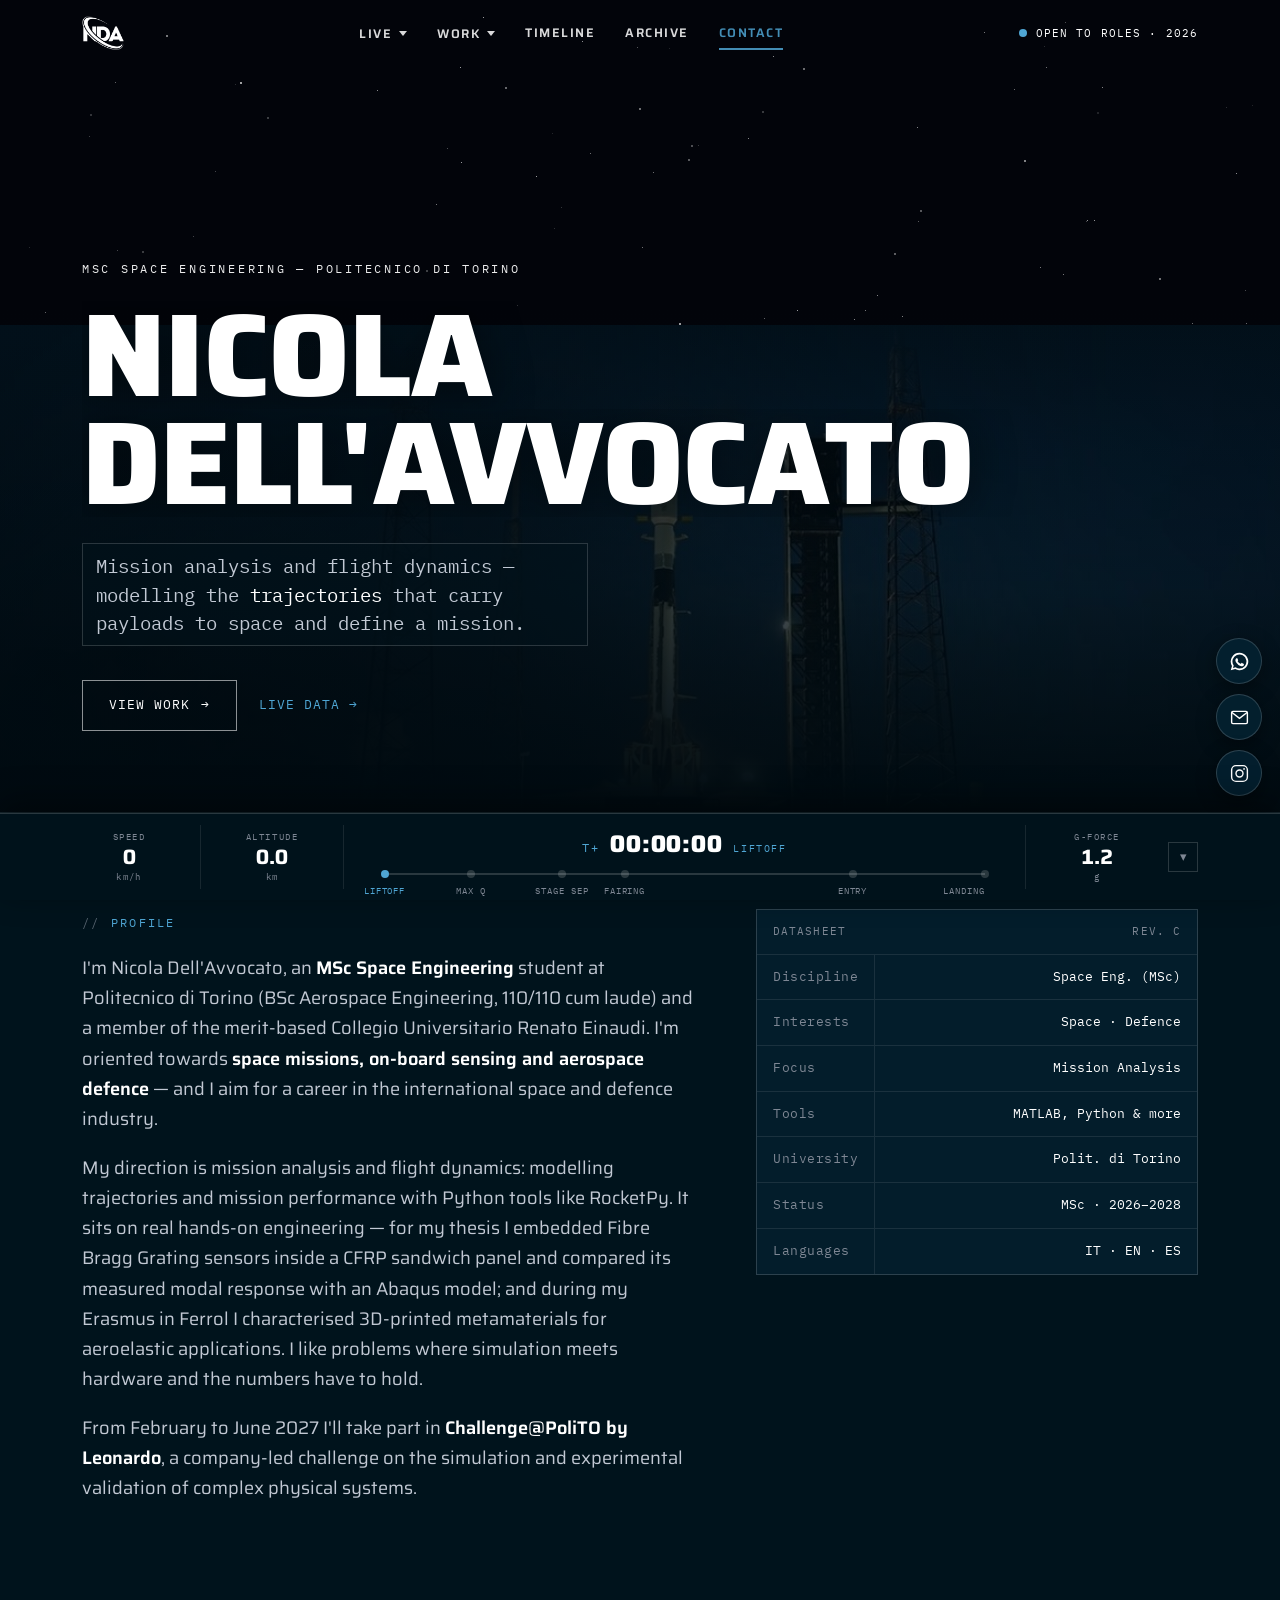
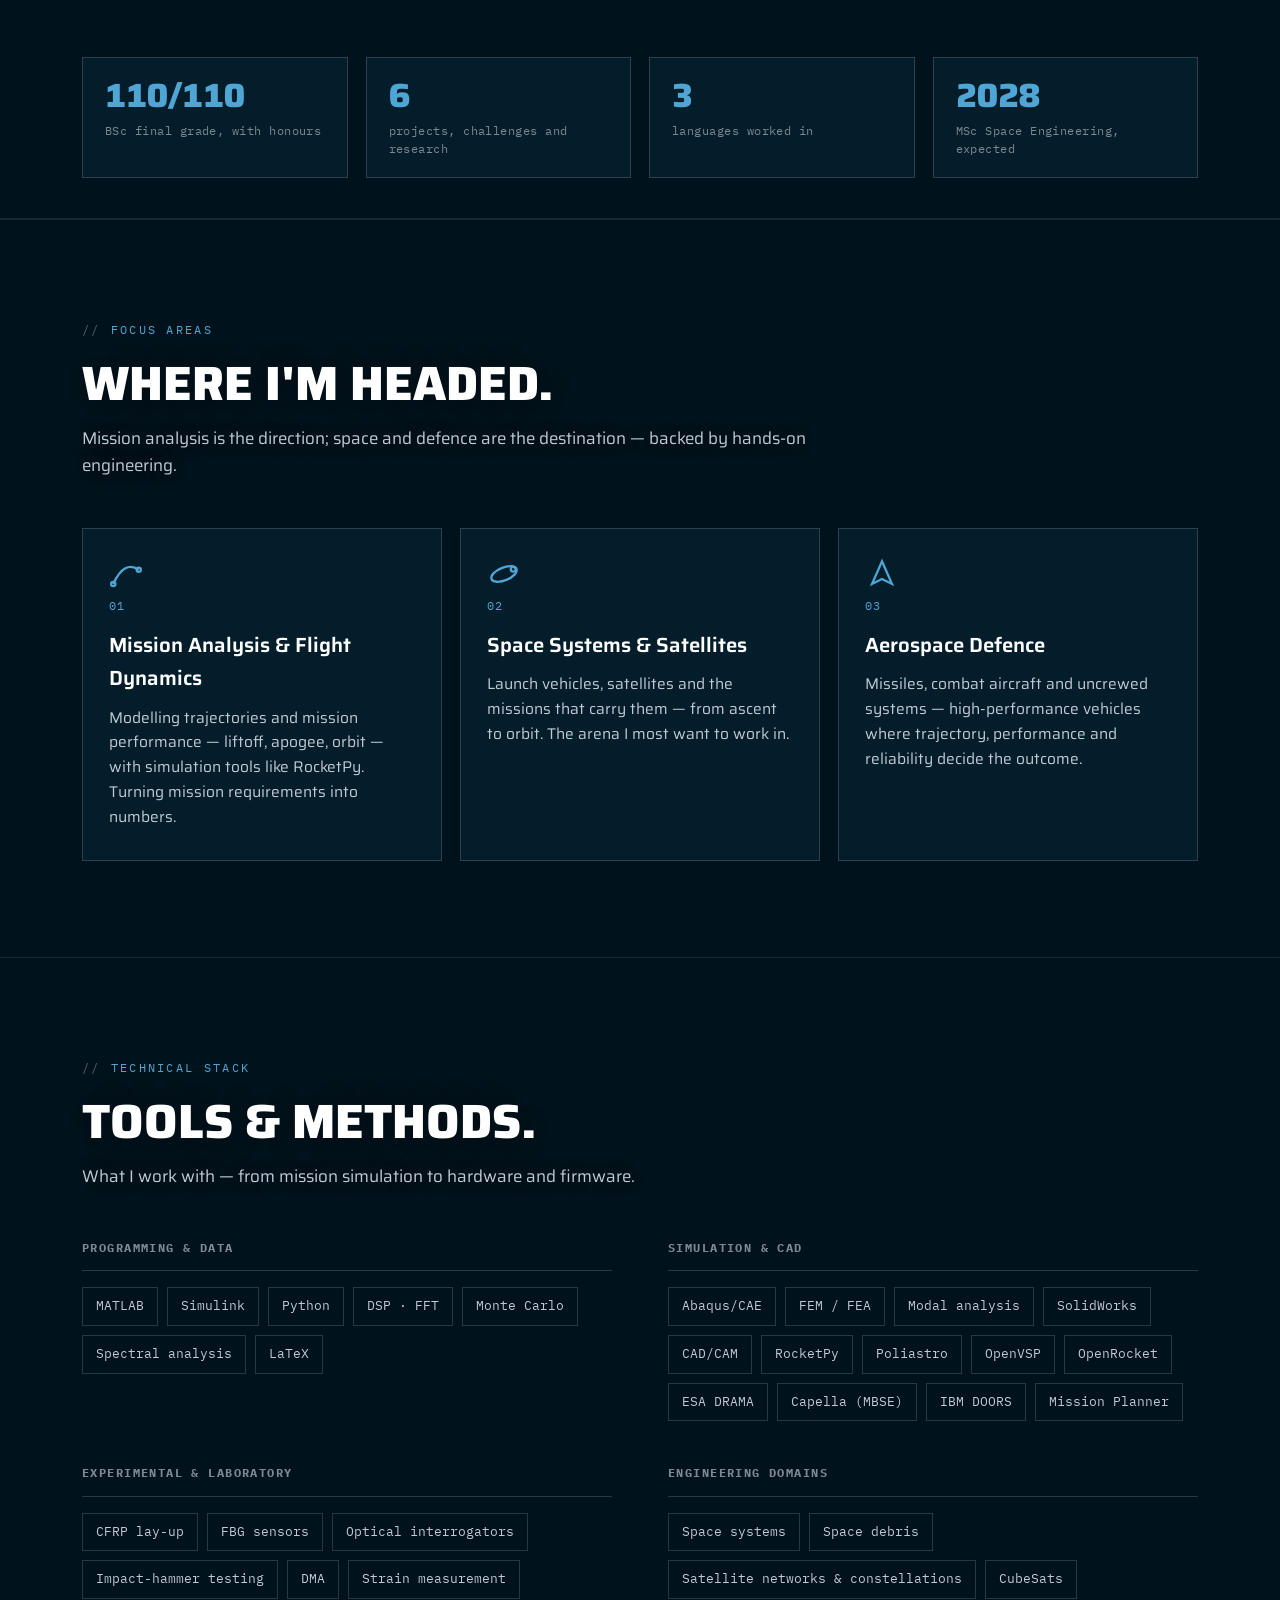
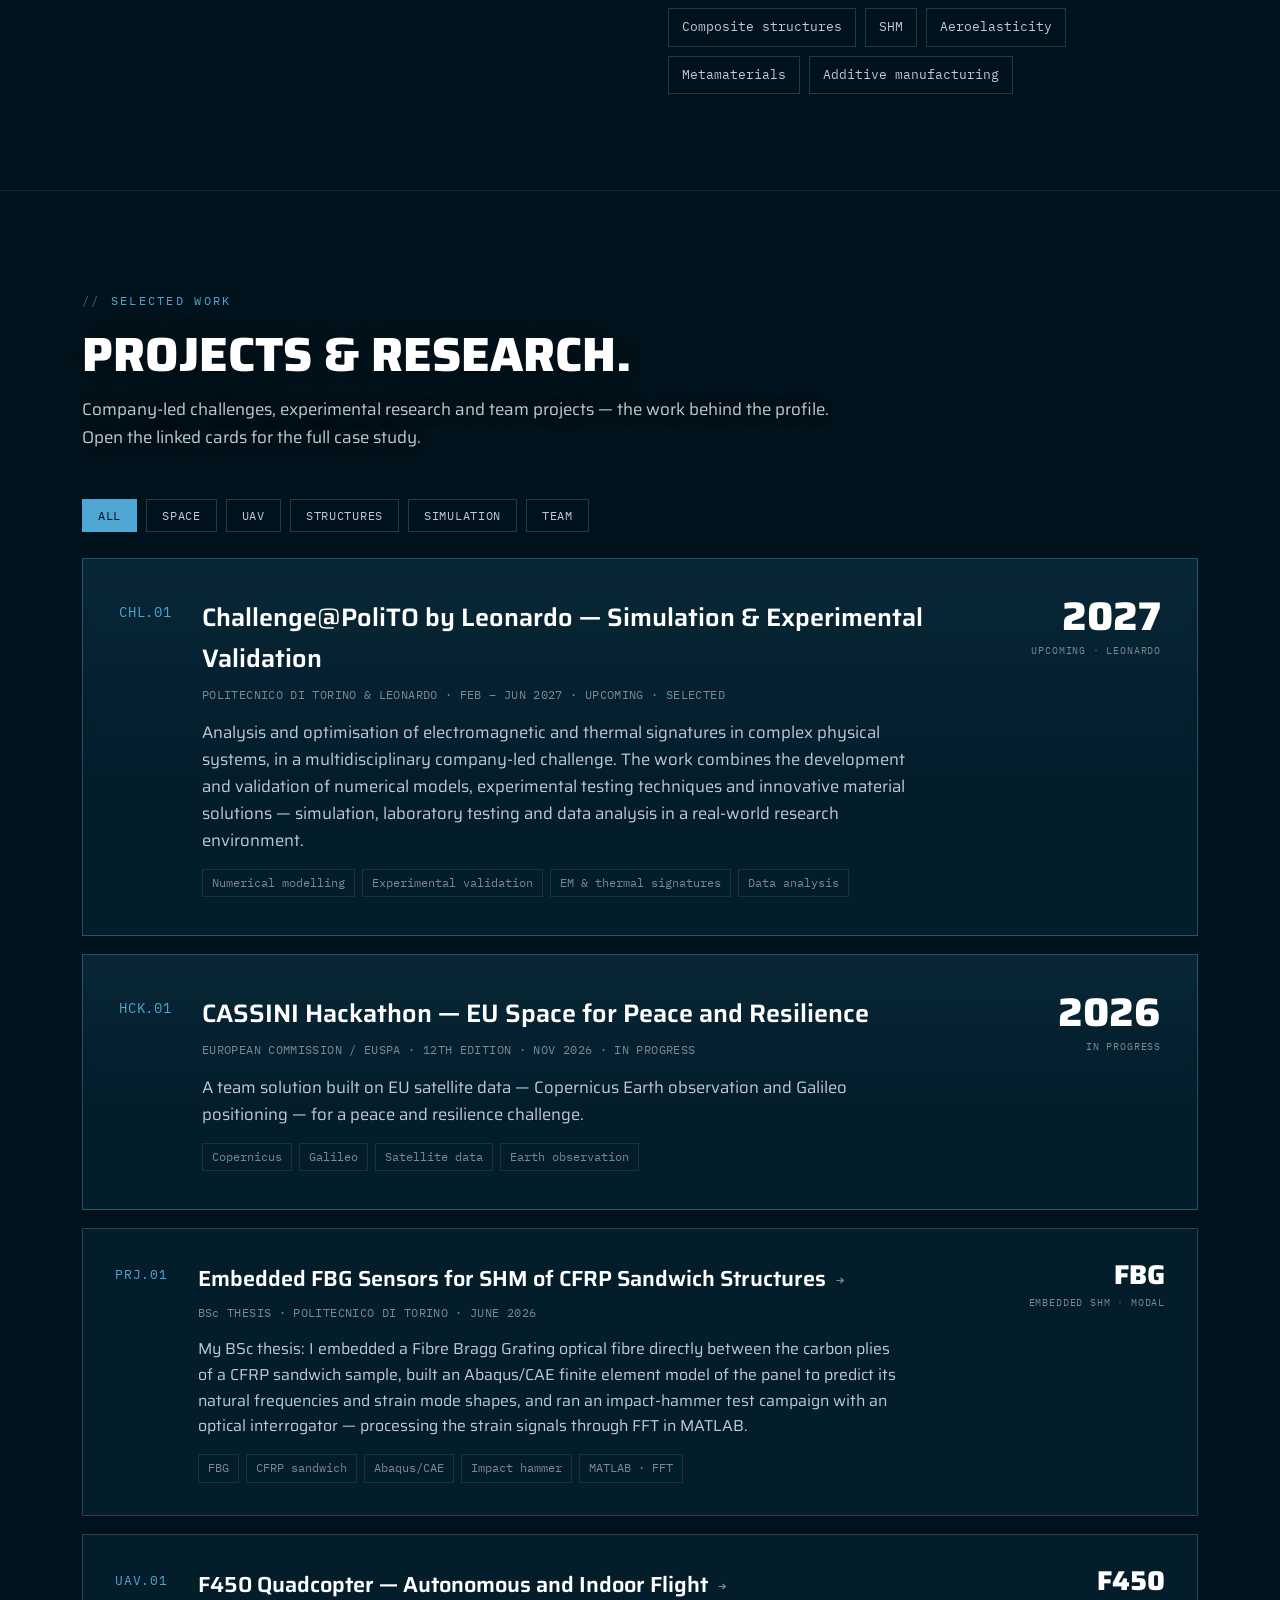
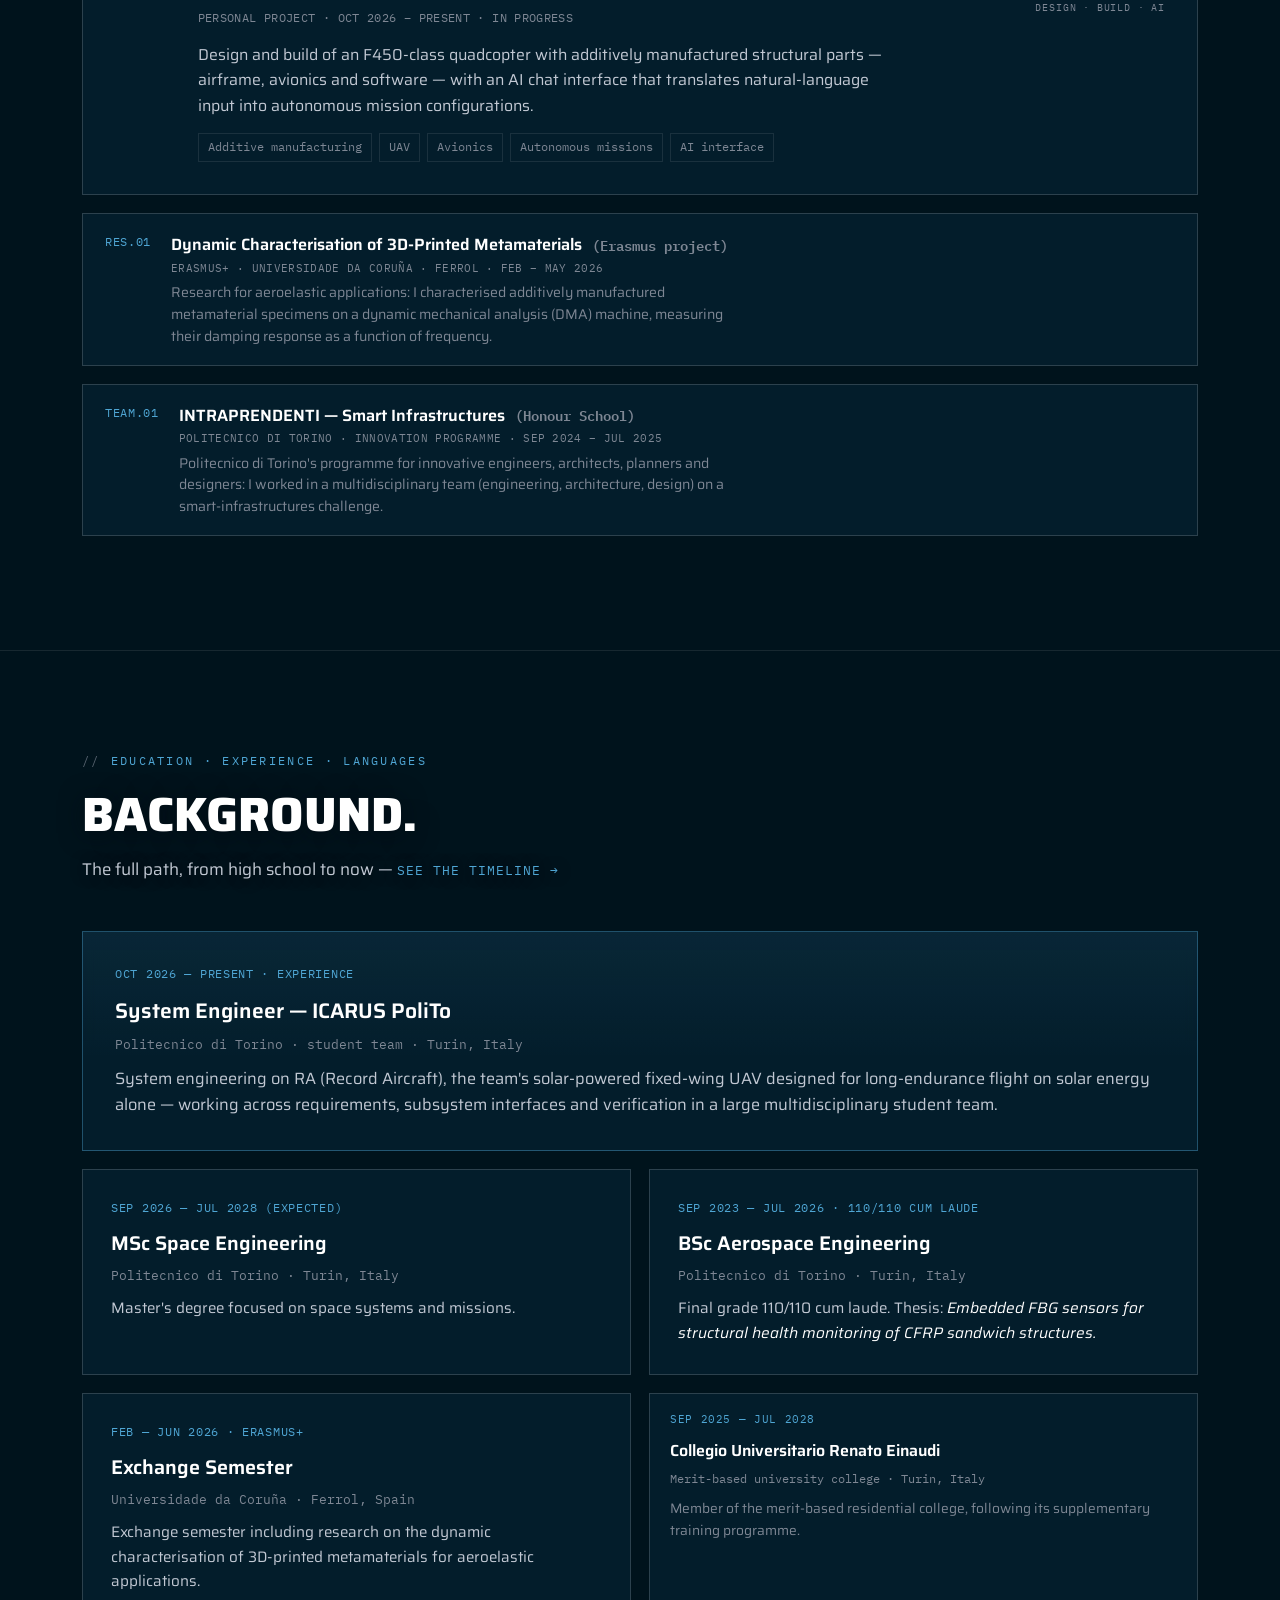
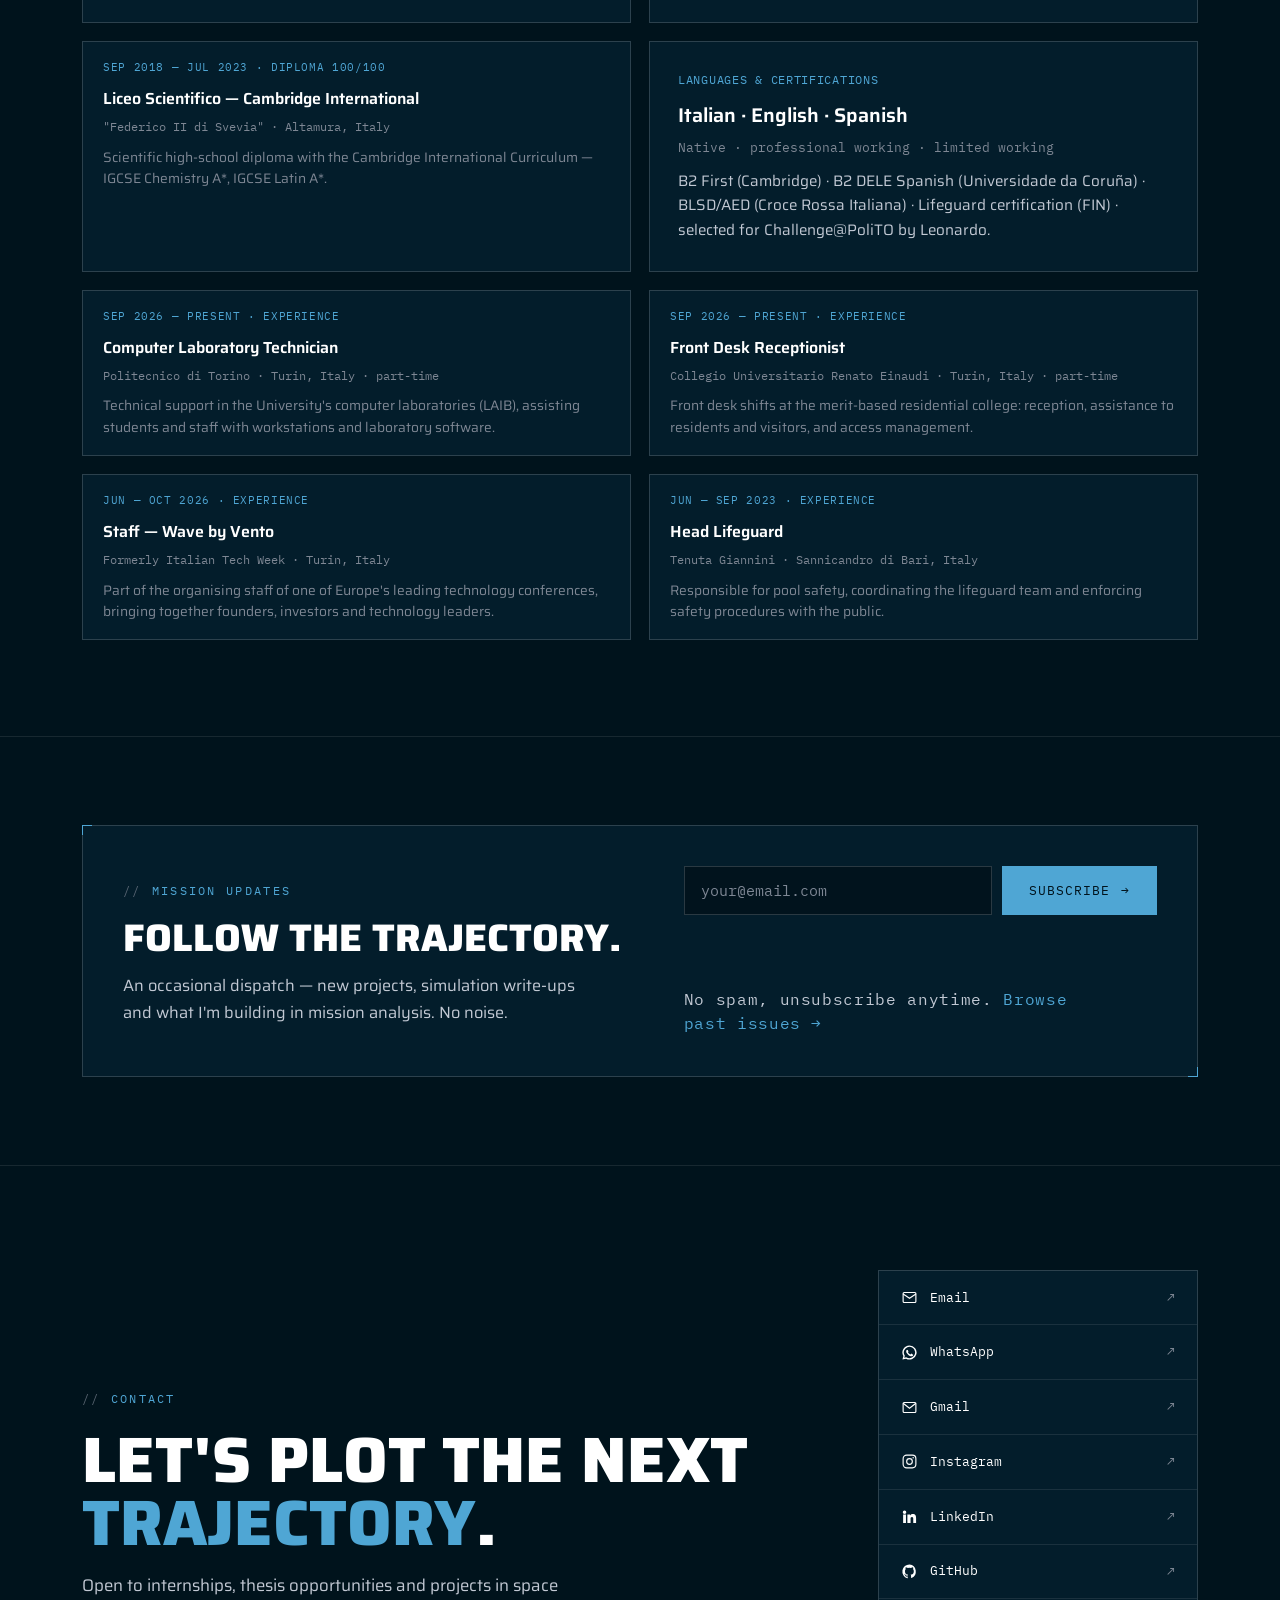
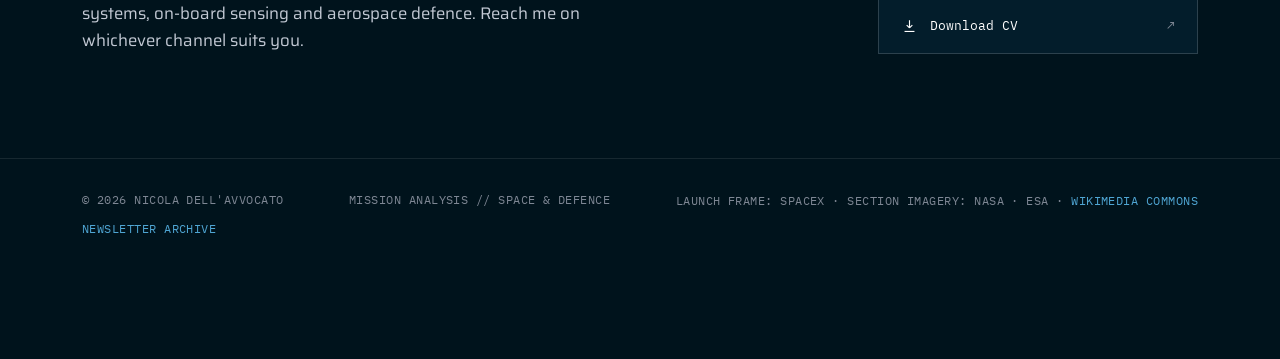
==== commit 0159f4af: "Nuovo logo, progetti ed esperienze pesati per il settore spazio - Logo NDA fornito da Nic, scontorna" ====
--- a/index.html
+++ b/index.html
@@ -11,7 +11,6 @@
 <link rel="preconnect" href="https://fonts.googleapis.com">
 <link rel="preconnect" href="https://fonts.gstatic.com" crossorigin>
 <link href="https://fonts.googleapis.com/css2?family=Saira:wght@400;500;600;700;800&family=IBM+Plex+Mono:wght@400;500&display=swap" rel="stylesheet">
-<link rel="icon" href="images/favicon.svg" type="image/svg+xml">
 <link rel="icon" href="images/favicon-32.png" sizes="32x32" type="image/png">
 <link rel="apple-touch-icon" href="images/favicon-180.png">
 <meta name="theme-color" content="#00131C">
@@ -25,7 +24,7 @@
 <!-- ============ NAV ============ -->
 <header class="nav">
   <div class="container nav-inner">
-    <a class="brand" href="index.html" aria-label="Nicola Dell'Avvocato — home"><svg class="brandmark" viewBox="0 -5 272 66" aria-hidden="true" focusable="false"><g fill="none" stroke="currentColor" stroke-width="6.5" stroke-linecap="butt"><path d="M6 50V8l34 42V8"/><path d="M64 8h12a21 21 0 0 1 0 42H64V8"/><path d="M120 50l21-42 21 42"/><path d="M130 34h22"/></g><path d="M170 46C196 46 222 36 266 10" fill="none" stroke="currentColor" stroke-width="3.4" stroke-linecap="round" opacity=".85"/><circle cx="266" cy="10" r="4.6" fill="currentColor"/></svg></a>
+    <a class="brand" href="index.html" aria-label="Nicola Dell'Avvocato — home"><img class="brandmark" src="images/logo.png" alt="" width="600" height="491" decoding="async"></a>
     <nav class="nav-links" id="navLinks" aria-label="Primary">
       <div class="nav-item has-drop">
         <button type="button" class="drop-trigger" aria-haspopup="true" aria-expanded="false">live <span class="caret" aria-hidden="true"></span></button>
@@ -201,7 +200,7 @@
       <button type="button" class="chip" data-tag="team" aria-pressed="false">Team</button>
     </div>
 
-    <div class="record static reveal" data-tags="simulation structures">
+    <div class="record static lead reveal" data-tags="simulation structures">
       <div class="desig">CHL.01</div>
       <div>
         <h3>Challenge@PoliTO by Leonardo — Simulation &amp; Experimental Validation</h3>
@@ -212,18 +211,7 @@
       <div class="metric"><div class="big">2027</div><div class="lab">upcoming · Leonardo</div></div>
     </div>
 
-    <a class="record reveal" href="work-f450.html" data-tags="uav">
-      <div class="desig">UAV.01</div>
-      <div>
-        <h3>F450 Quadcopter with AI Mission Interface <span class="go">→</span></h3>
-        <div class="meta">PERSONAL PROJECT · OCT 2026 – PRESENT · IN PROGRESS</div>
-        <p>Design and build of an F450-class quadcopter with additively manufactured structural parts — airframe, avionics and software — with an AI chat interface that translates natural-language input into autonomous mission configurations.</p>
-        <div class="toolset"><span>Additive manufacturing</span><span>UAV</span><span>Avionics</span><span>Autonomous missions</span><span>AI interface</span></div>
-      </div>
-      <div class="metric"><div class="big">F450</div><div class="lab">design · build · AI</div></div>
-    </a>
-
-    <div class="record static reveal" data-tags="space">
+    <div class="record static lead reveal" data-tags="space">
       <div class="desig">HCK.01</div>
       <div>
         <h3>CASSINI Hackathon — EU Space for Peace and Resilience</h3>
@@ -245,7 +233,18 @@
       <div class="metric"><div class="big">FBG</div><div class="lab">embedded SHM · modal</div></div>
     </a>
 
-    <div class="record static reveal" data-tags="structures">
+    <a class="record reveal" href="work-f450.html" data-tags="uav">
+      <div class="desig">UAV.01</div>
+      <div>
+        <h3>F450 Quadcopter — Autonomous and Indoor Flight <span class="go">→</span></h3>
+        <div class="meta">PERSONAL PROJECT · OCT 2026 – PRESENT · IN PROGRESS</div>
+        <p>Design and build of an F450-class quadcopter with additively manufactured structural parts — airframe, avionics and software — with an AI chat interface that translates natural-language input into autonomous mission configurations.</p>
+        <div class="toolset"><span>Additive manufacturing</span><span>UAV</span><span>Avionics</span><span>Autonomous missions</span><span>AI interface</span></div>
+      </div>
+      <div class="metric"><div class="big">F450</div><div class="lab">design · build · AI</div></div>
+    </a>
+
+    <div class="record static slim reveal" data-tags="structures">
       <div class="desig">RES.01</div>
       <div>
         <h3>Dynamic Characterisation of 3D-Printed Metamaterials <span class="go">(Erasmus project)</span></h3>
@@ -256,7 +255,7 @@
       <div class="metric"><div class="big">DMA</div><div class="lab">damping vs frequency</div></div>
     </div>
 
-    <div class="record static reveal" data-tags="team">
+    <div class="record static slim reveal" data-tags="team">
       <div class="desig">TEAM.01</div>
       <div>
         <h3>INTRAPRENDENTI — Smart Infrastructures <span class="go">(Honour School)</span></h3>
@@ -281,6 +280,12 @@
       <p>The full path, from high school to now — <a href="timeline.html" class="tlink">see the timeline <span class="arr">→</span></a></p>
     </div>
     <div class="edu">
+      <div class="ecard lead reveal">
+        <div class="yr">OCT 2026 — PRESENT · EXPERIENCE</div>
+        <h3>System Engineer — ICARUS PoliTo</h3>
+        <div class="inst">Politecnico di Torino · student team · Turin, Italy</div>
+        <p>System engineering on RA (Record Aircraft), the team's solar-powered fixed-wing UAV designed for long-endurance flight on solar energy alone — working across requirements, subsystem interfaces and verification in a large multidisciplinary student team.</p>
+      </div>
       <div class="ecard reveal">
         <div class="yr">SEP 2026 — JUL 2028 (EXPECTED)</div>
         <h3>MSc Space Engineering</h3>
@@ -299,13 +304,13 @@
         <div class="inst">Universidade da Coruña · Ferrol, Spain</div>
         <p>Exchange semester including research on the dynamic characterisation of 3D-printed metamaterials for aeroelastic applications.</p>
       </div>
-      <div class="ecard reveal">
+      <div class="ecard min reveal">
         <div class="yr">SEP 2025 — JUL 2028</div>
         <h3>Collegio Universitario Renato Einaudi</h3>
         <div class="inst">Merit-based university college · Turin, Italy</div>
         <p>Member of the merit-based residential college, following its supplementary training programme.</p>
       </div>
-      <div class="ecard reveal">
+      <div class="ecard min reveal">
         <div class="yr">SEP 2018 — JUL 2023 · DIPLOMA 100/100</div>
         <h3>Liceo Scientifico — Cambridge International</h3>
         <div class="inst">"Federico II di Svevia" · Altamura, Italy</div>
@@ -317,31 +322,26 @@
         <div class="inst">Native · professional working · limited working</div>
         <p>B2 First (Cambridge) · B2 DELE Spanish (Universidade da Coruña) · BLSD/AED (Croce Rossa Italiana) · Lifeguard certification (FIN) · selected for Challenge@PoliTO by Leonardo.</p>
       </div>
-      <div class="ecard reveal">
-        <div class="yr">OCT 2026 — PRESENT · EXPERIENCE</div>
-        <h3>System Engineer — ICARUS PoliTo</h3>
-        <div class="inst">Politecnico di Torino · student team · Turin, Italy</div>
-        <p>System engineering on RA (Record Aircraft), the team's solar-powered fixed-wing UAV designed for long-endurance flight on solar energy alone — working across requirements, subsystem interfaces and verification in a large multidisciplinary student team.</p>
-      </div>
-      <div class="ecard reveal">
+      
+      <div class="ecard min reveal">
         <div class="yr">SEP 2026 — PRESENT · EXPERIENCE</div>
         <h3>Computer Laboratory Technician</h3>
         <div class="inst">Politecnico di Torino · Turin, Italy · part-time</div>
         <p>Technical support in the University's computer laboratories (LAIB), assisting students and staff with workstations and laboratory software.</p>
       </div>
-      <div class="ecard reveal">
+      <div class="ecard min reveal">
         <div class="yr">SEP 2026 — PRESENT · EXPERIENCE</div>
         <h3>Front Desk Receptionist</h3>
         <div class="inst">Collegio Universitario Renato Einaudi · Turin, Italy · part-time</div>
         <p>Front desk shifts at the merit-based residential college: reception, assistance to residents and visitors, and access management.</p>
       </div>
-      <div class="ecard reveal">
+      <div class="ecard min reveal">
         <div class="yr">JUN — OCT 2026 · EXPERIENCE</div>
         <h3>Staff — Wave by Vento</h3>
         <div class="inst">Formerly Italian Tech Week · Turin, Italy</div>
         <p>Part of the organising staff of one of Europe's leading technology conferences, bringing together founders, investors and technology leaders.</p>
       </div>
-      <div class="ecard reveal">
+      <div class="ecard min reveal">
         <div class="yr">JUN — SEP 2023 · EXPERIENCE</div>
         <h3>Head Lifeguard</h3>
         <div class="inst">Tenuta Giannini · Sannicandro di Bari, Italy</div>
--- a/styles.css
+++ b/styles.css
@@ -84,9 +84,9 @@
 header.nav.scrolled{background:rgba(0,19,28,0.82);backdrop-filter:blur(12px);-webkit-backdrop-filter:blur(12px);border-bottom:1px solid var(--line);}
 .nav-inner{display:flex;align-items:center;justify-content:space-between;height:66px;gap:18px;}
 .brand{font-family:var(--font-display);font-weight:700;font-size:0.96rem;letter-spacing:0.14em;text-transform:uppercase;color:#fff;text-decoration:none;white-space:nowrap;display:inline-flex;align-items:center;gap:11px;}
-.brandmark{height:26px;width:auto;flex:none;color:#fff;transition:opacity .25s ease,transform .45s cubic-bezier(.2,.7,.3,1);}
+.brandmark{height:34px;width:auto;flex:none;transition:opacity .25s ease;}
 .brand:hover .brandmark{opacity:.75;}
-@media(max-width:560px){.brandmark{height:22px;}}
+@media(max-width:560px){.brandmark{height:28px;}}
 .brand .x{color:var(--accent);}
 .nav-links{display:flex;gap:30px;align-items:center;}
 .nav-links a{font-family:var(--font-display);font-weight:600;font-size:0.78rem;letter-spacing:0.12em;text-transform:uppercase;text-decoration:none;color:#fff;opacity:0.85;transition:opacity .2s,color .2s;}
@@ -737,3 +737,37 @@
   .hud .fill{transition:none;}
   .hud .mk.now i{animation:none;}
 }
+
+
+/* ===================================================================
+   Weighting: the work that matters most for a space role gets the
+   space on the page; the rest is kept, but compact.
+   =================================================================== */
+.record.lead{padding:38px 36px;border-color:rgba(79,166,212,.38);
+  background:linear-gradient(180deg,rgba(79,166,212,.07),transparent 58%),var(--panel);}
+.record.lead .desig{color:var(--accent);font-size:.86rem;}
+.record.lead h3{font-size:1.58rem;}
+.record.lead p{font-size:1.04rem;}
+.record.lead .metric .big{font-size:2.5rem;}
+
+.record.slim{padding:17px 22px;gap:20px;}
+.record.slim .desig{font-size:.72rem;padding-top:2px;}
+.record.slim h3{font-size:1.02rem;margin-bottom:2px;}
+.record.slim .meta{font-size:.68rem;margin-bottom:5px;}
+.record.slim p{font-size:.88rem;color:var(--t3);line-height:1.55;}
+.record.slim .toolset,.record.slim .metric{display:none;}
+
+.ecard.lead{grid-column:1 / -1;padding:32px;border-color:rgba(79,166,212,.38);
+  background:linear-gradient(180deg,rgba(79,166,212,.07),transparent 58%),var(--panel);}
+.ecard.lead h3{font-size:1.32rem;}
+.ecard.lead p{font-size:1.02rem;}
+.ecard.min{padding:17px 20px;}
+.ecard.min .yr{font-size:.66rem;}
+.ecard.min h3{font-size:1rem;}
+.ecard.min .inst{font-size:.72rem;}
+.ecard.min p{font-size:.86rem;color:var(--t3);line-height:1.55;}
+@media(max-width:760px){
+  .record.lead{padding:26px 22px;}
+  .record.lead h3{font-size:1.3rem;}
+  .ecard.lead{padding:24px;}
+}
